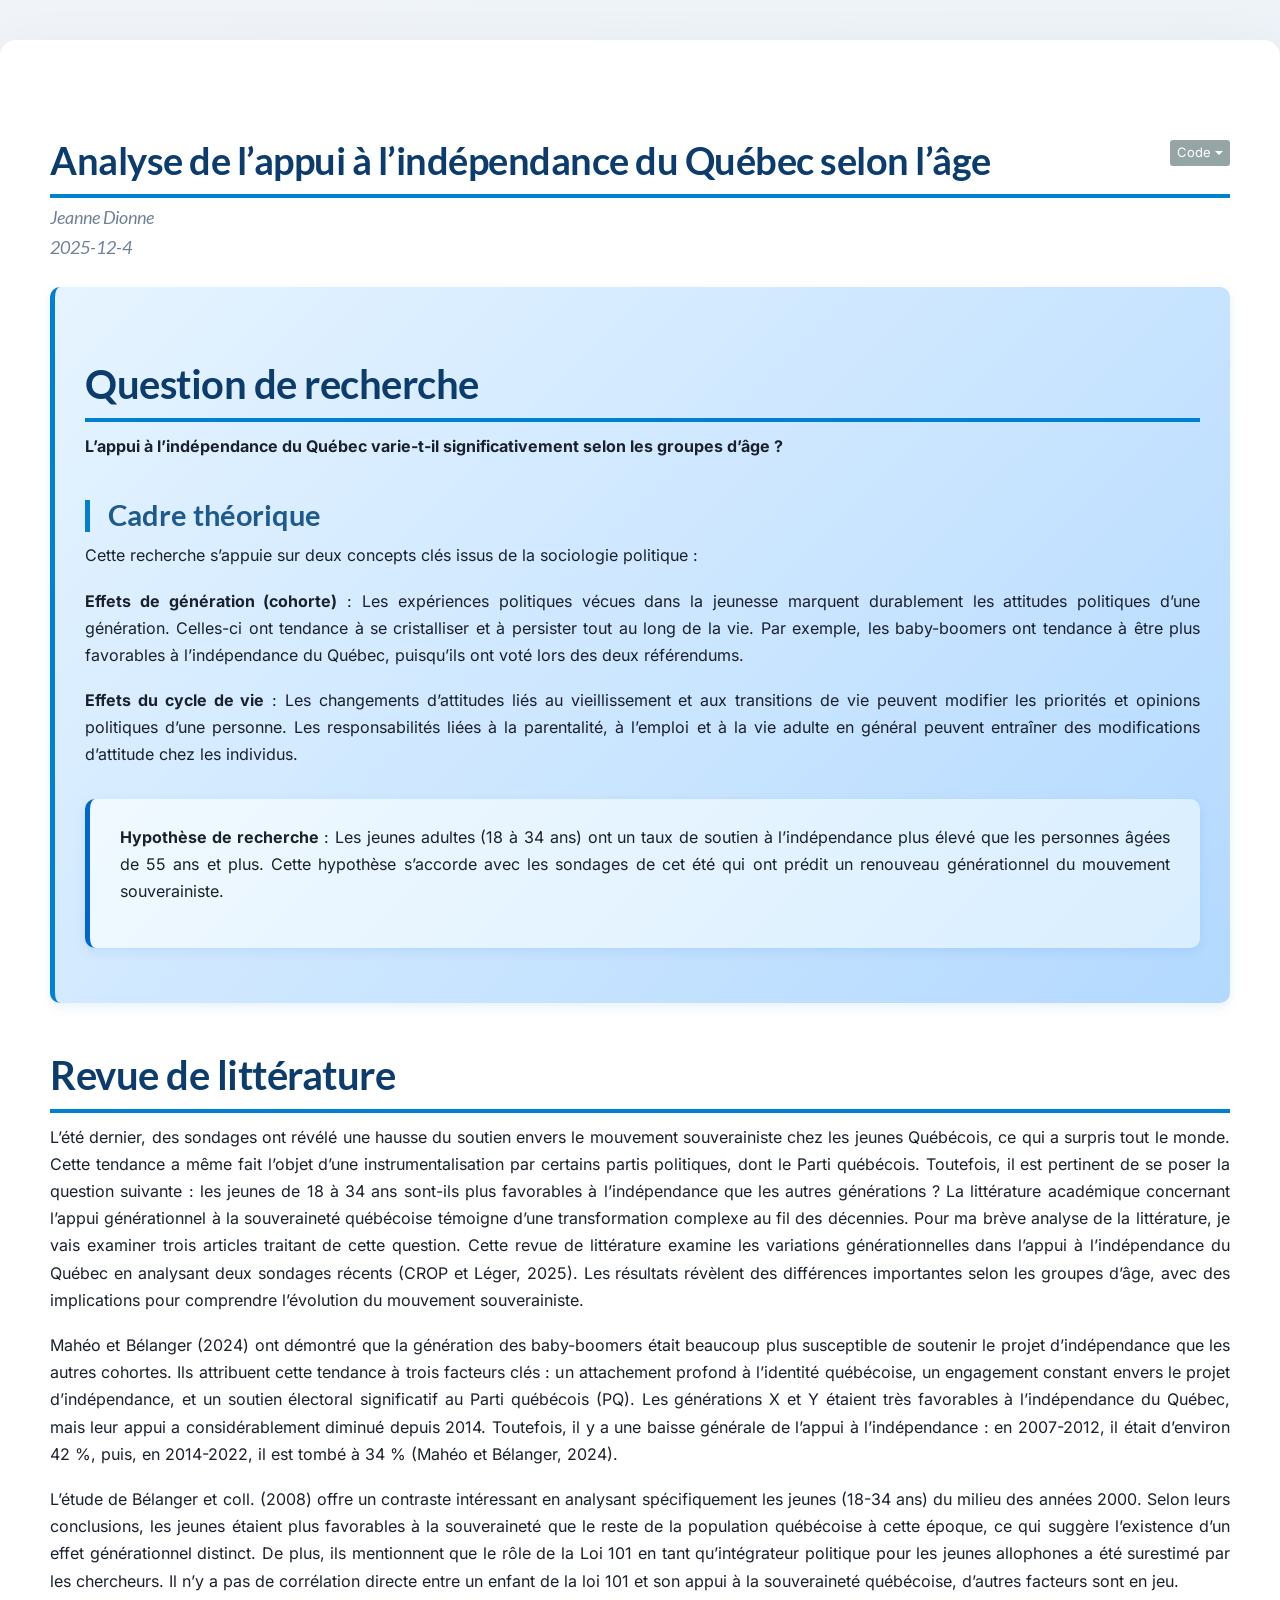
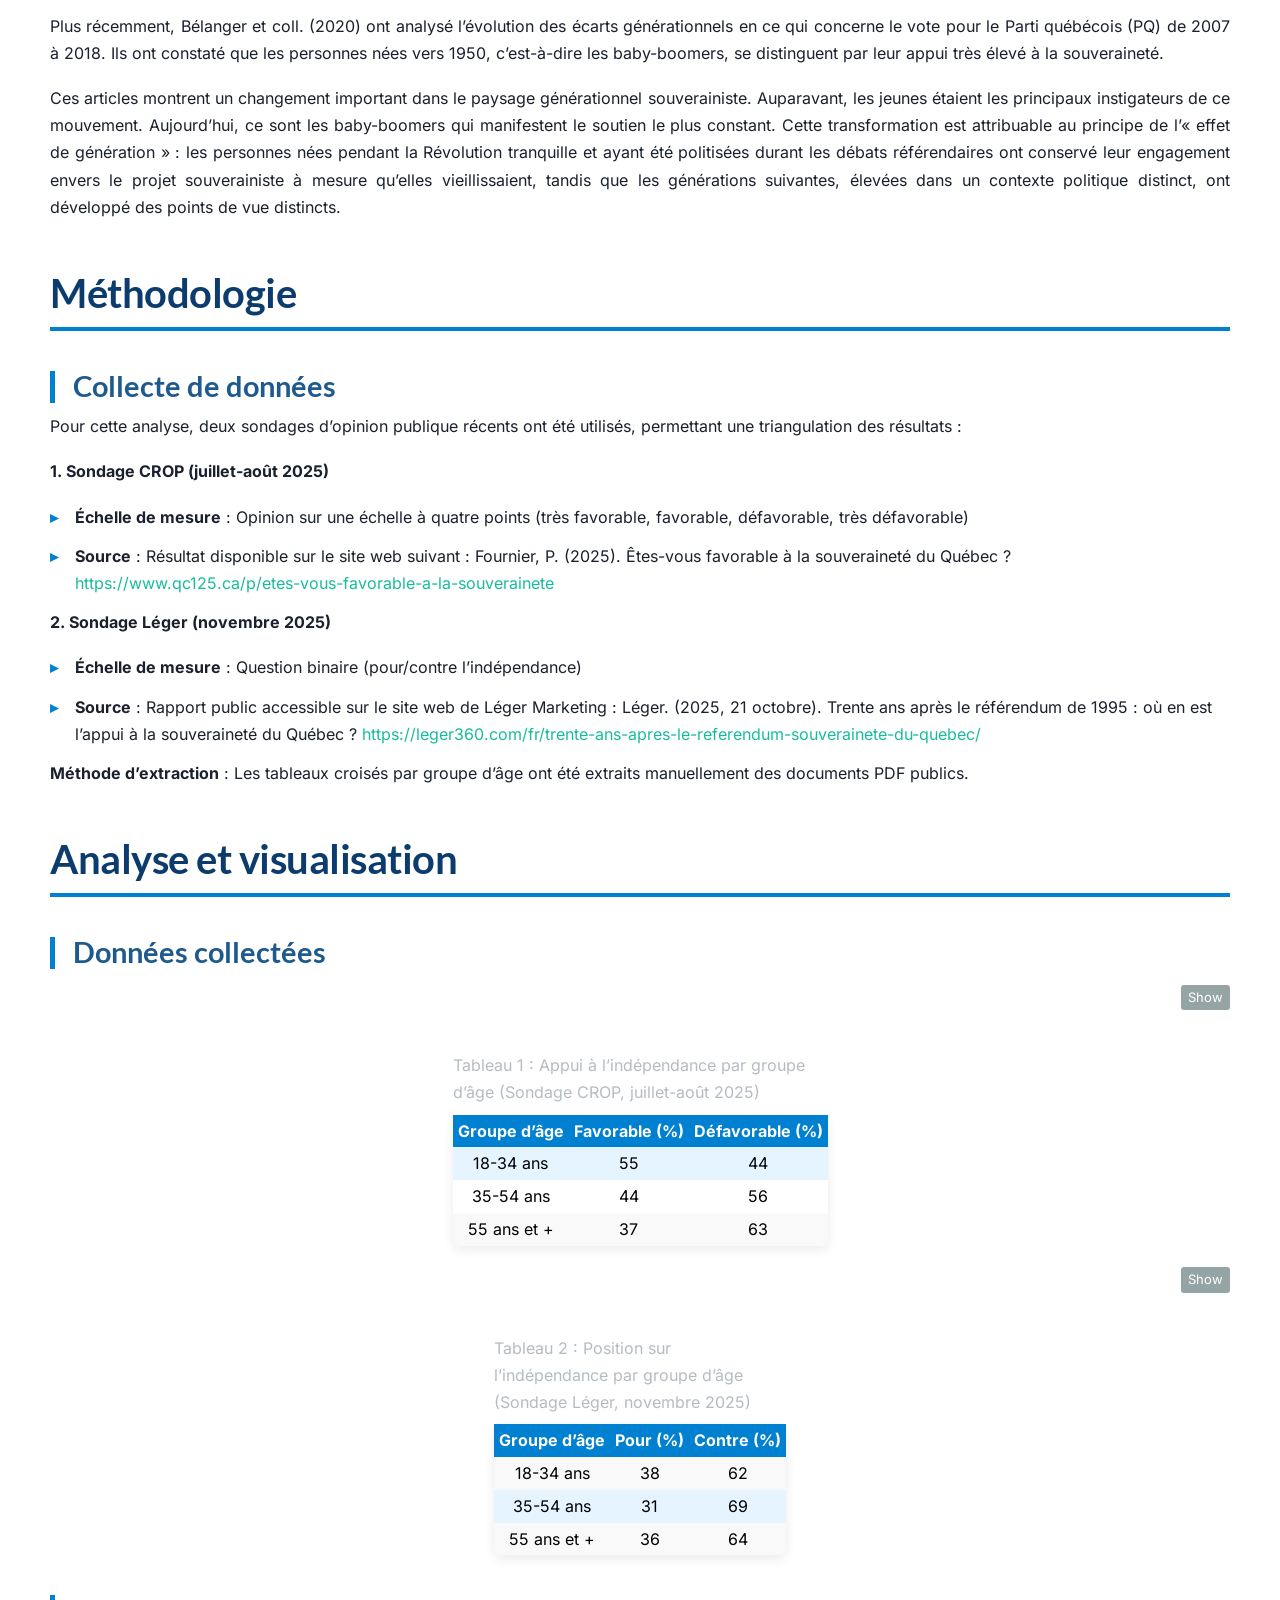
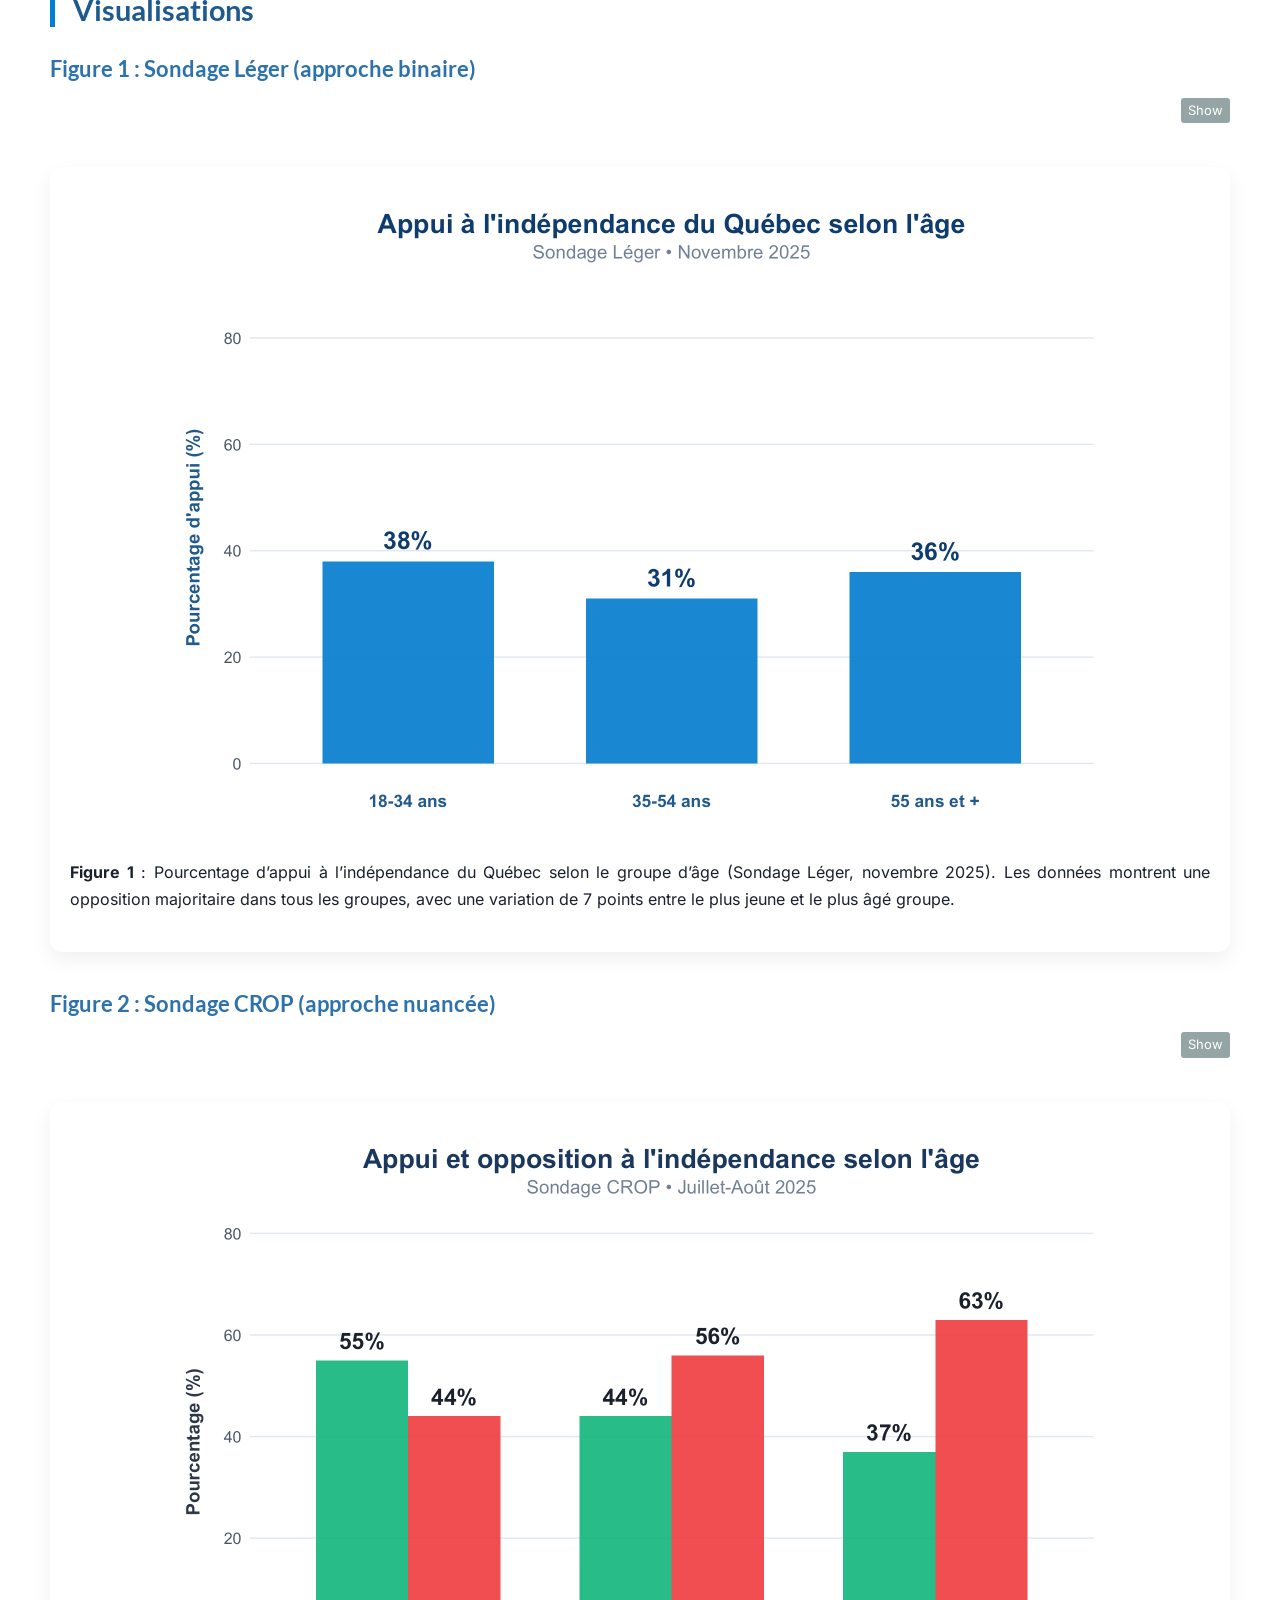
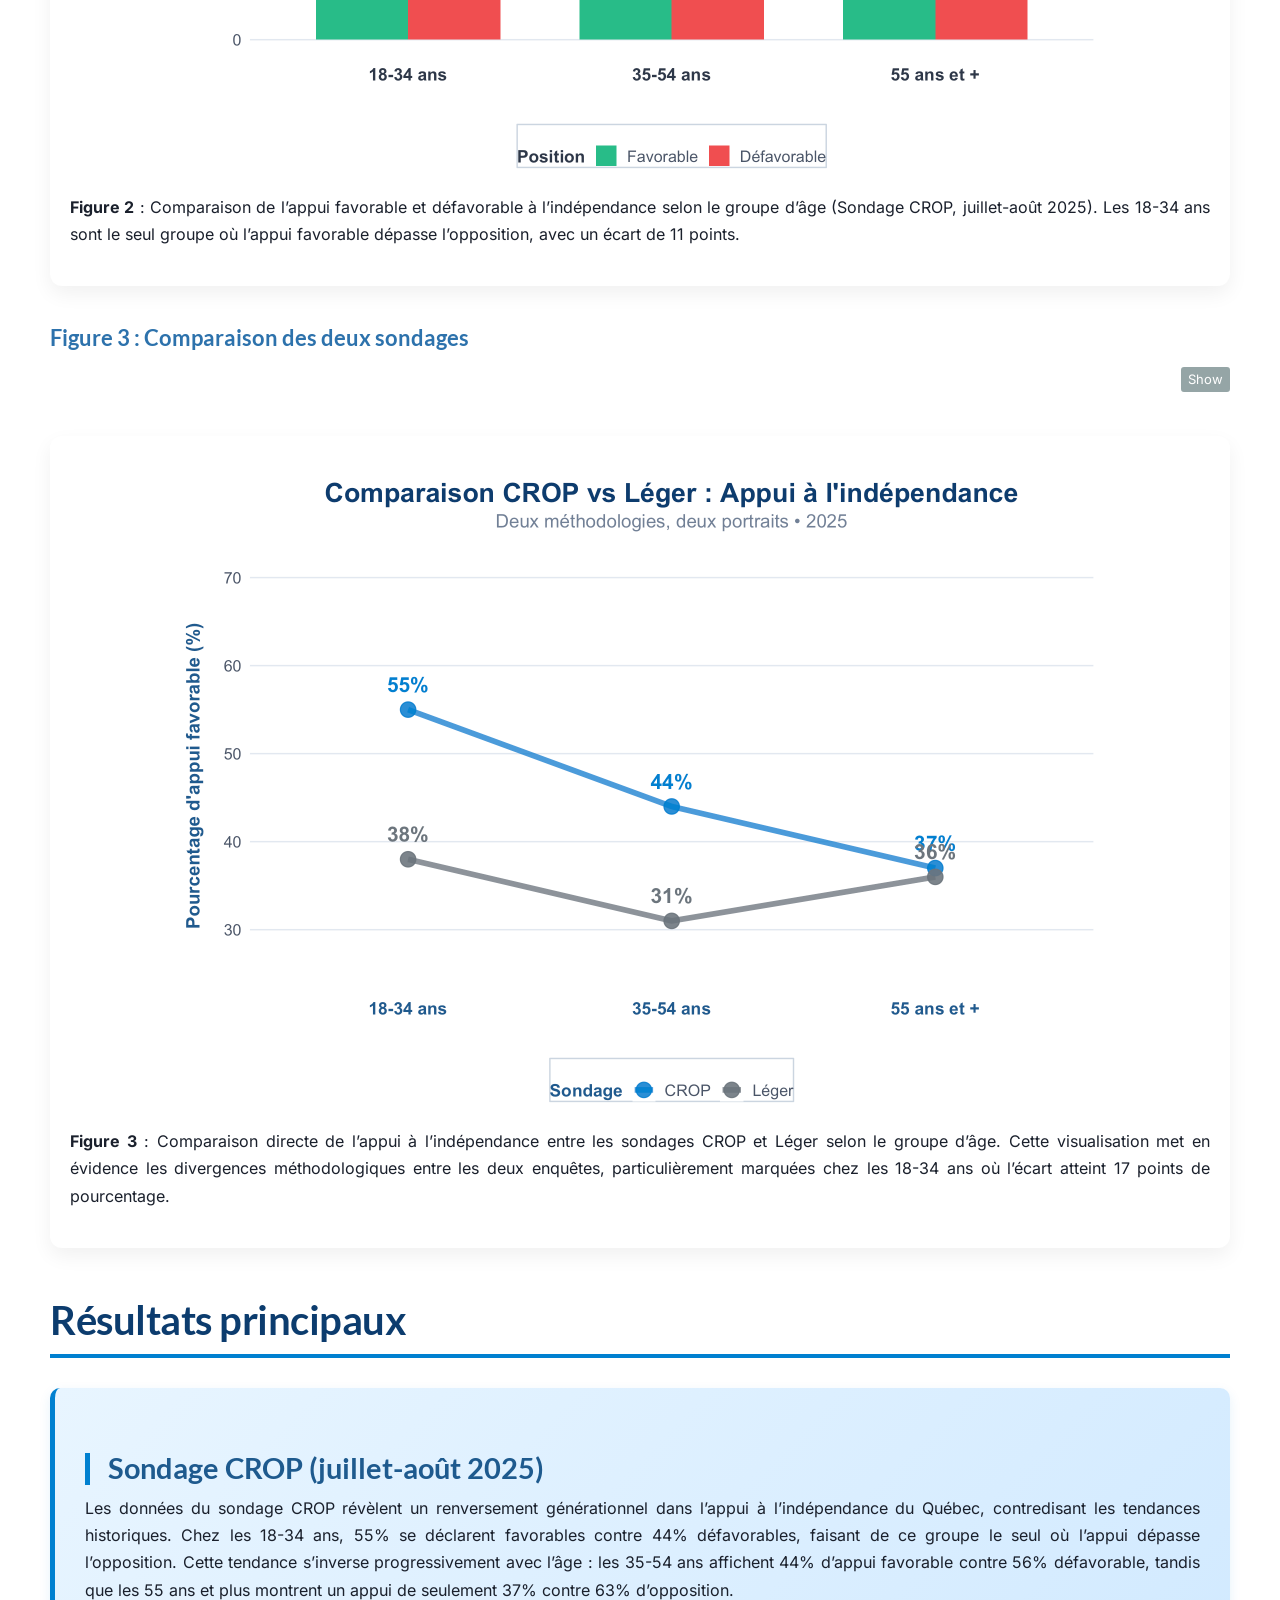
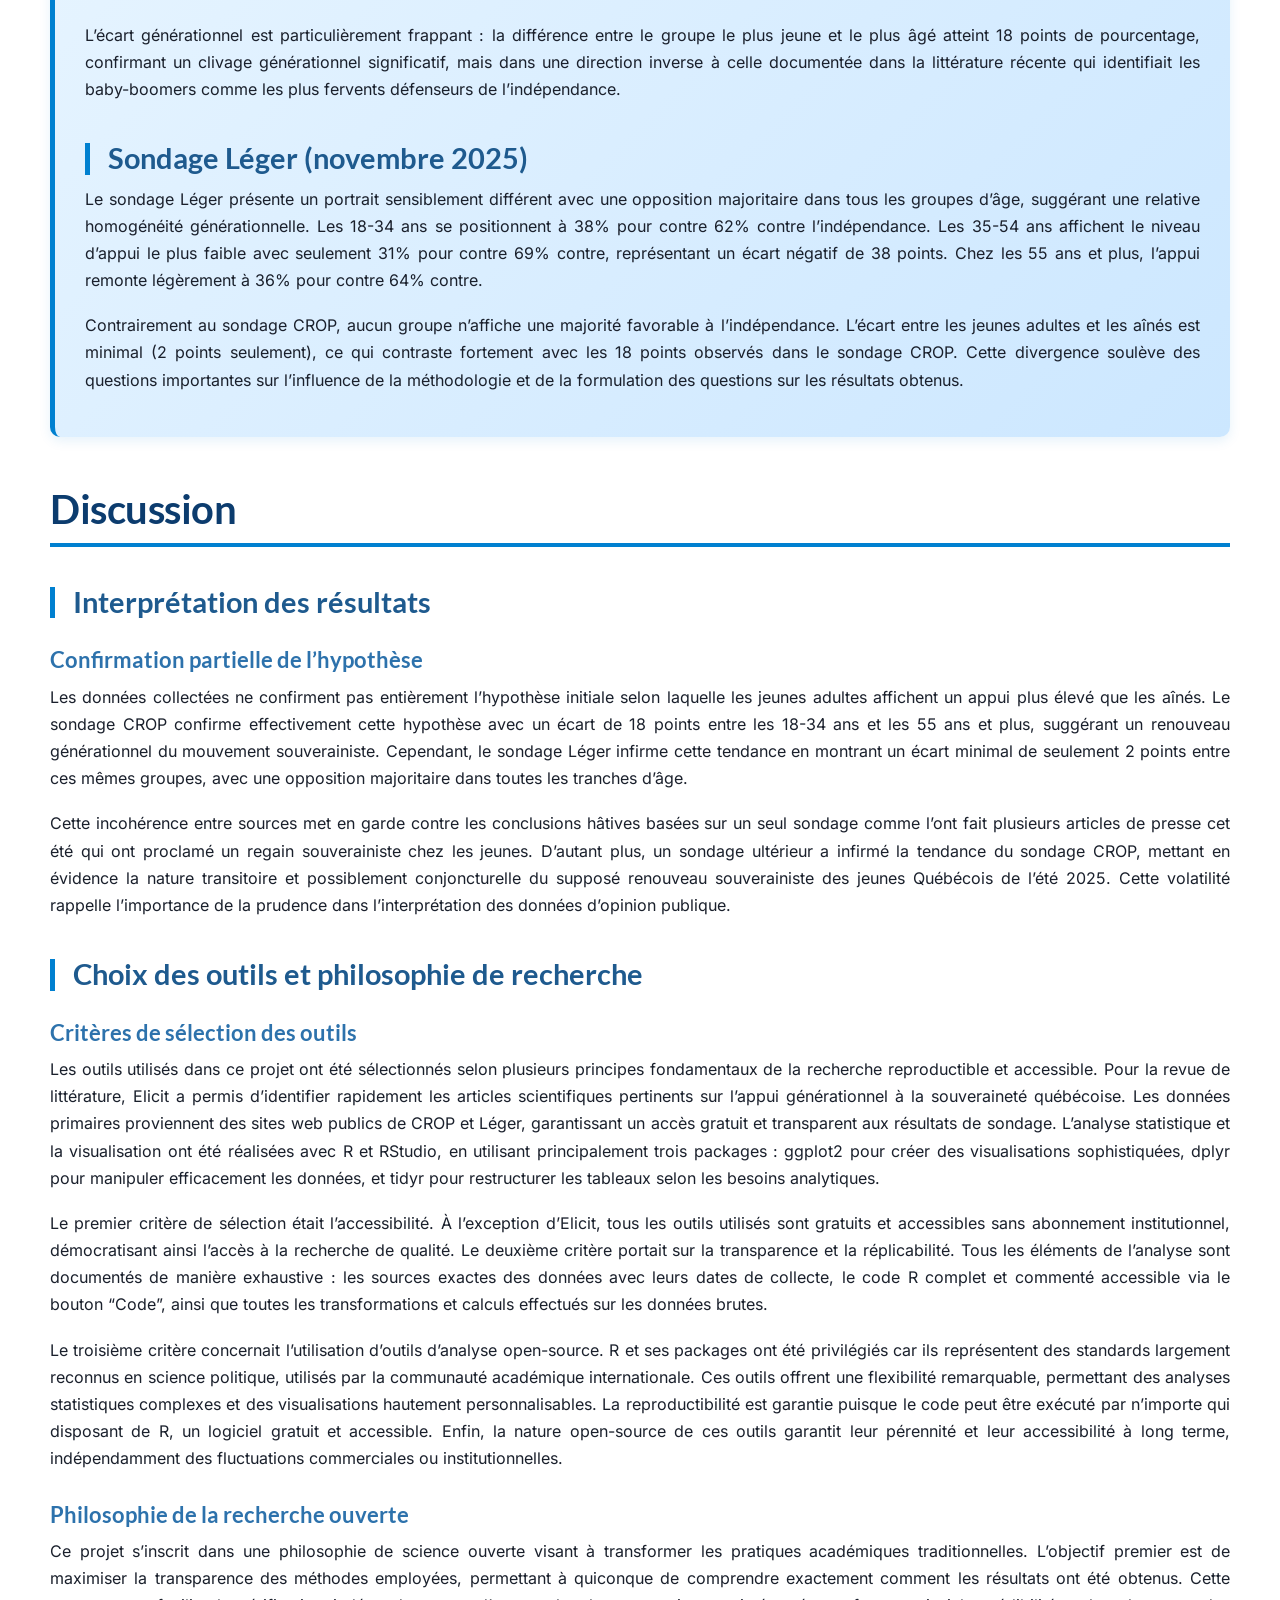
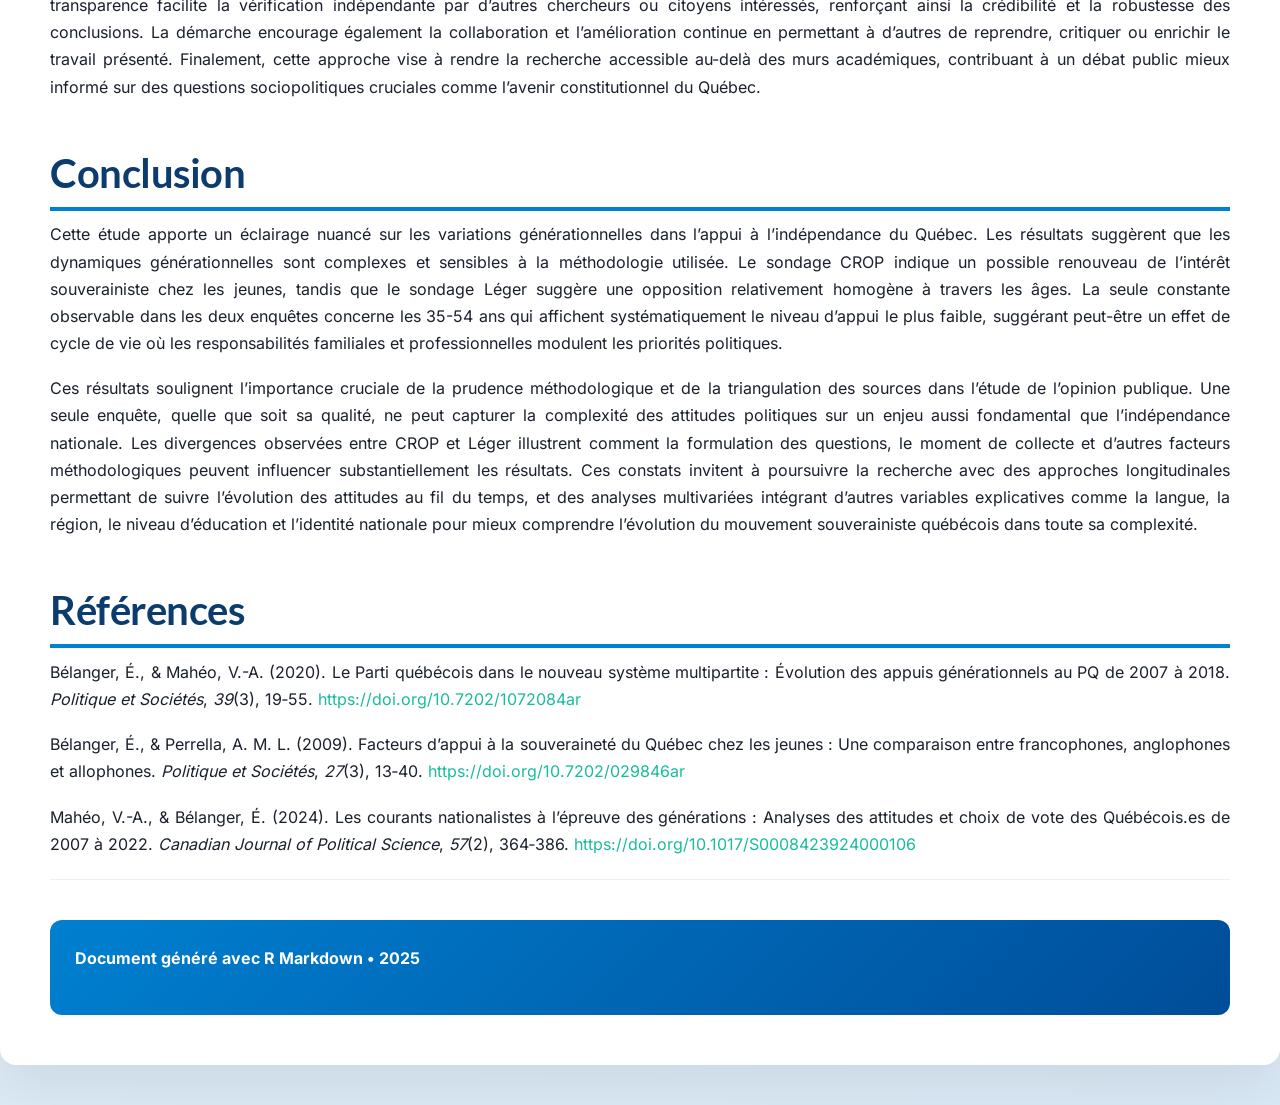
==== projet_session/projet.html @ abb68059 "projet_session" ====
<!DOCTYPE html>

<html>

<head>

<meta charset="utf-8" />
<meta name="generator" content="pandoc" />
<meta http-equiv="X-UA-Compatible" content="IE=EDGE" />


<meta name="author" content="Jeanne Dionne" />


<title>Analyse de l’appui à l’indépendance du Québec selon l’âge</title>

<script>// Pandoc 2.9 adds attributes on both header and div. We remove the former (to
// be compatible with the behavior of Pandoc < 2.8).
document.addEventListener('DOMContentLoaded', function(e) {
  var hs = document.querySelectorAll("div.section[class*='level'] > :first-child");
  var i, h, a;
  for (i = 0; i < hs.length; i++) {
    h = hs[i];
    if (!/^h[1-6]$/i.test(h.tagName)) continue;  // it should be a header h1-h6
    a = h.attributes;
    while (a.length > 0) h.removeAttribute(a[0].name);
  }
});
</script>
<script>/*! jQuery v3.6.0 | (c) OpenJS Foundation and other contributors | jquery.org/license */
!function(e,t){"use strict";"object"==typeof module&&"object"==typeof module.exports?module.exports=e.document?t(e,!0):function(e){if(!e.document)throw new Error("jQuery requires a window with a document");return t(e)}:t(e)}("undefined"!=typeof window?window:this,function(C,e){"use strict";var t=[],r=Object.getPrototypeOf,s=t.slice,g=t.flat?function(e){return t.flat.call(e)}:function(e){return t.concat.apply([],e)},u=t.push,i=t.indexOf,n={},o=n.toString,v=n.hasOwnProperty,a=v.toString,l=a.call(Object),y={},m=function(e){return"function"==typeof e&&"number"!=typeof e.nodeType&&"function"!=typeof e.item},x=function(e){return null!=e&&e===e.window},E=C.document,c={type:!0,src:!0,nonce:!0,noModule:!0};function b(e,t,n){var r,i,o=(n=n||E).createElement("script");if(o.text=e,t)for(r in c)(i=t[r]||t.getAttribute&&t.getAttribute(r))&&o.setAttribute(r,i);n.head.appendChild(o).parentNode.removeChild(o)}function w(e){return null==e?e+"":"object"==typeof e||"function"==typeof e?n[o.call(e)]||"object":typeof e}var f="3.6.0",S=function(e,t){return new S.fn.init(e,t)};function p(e){var t=!!e&&"length"in e&&e.length,n=w(e);return!m(e)&&!x(e)&&("array"===n||0===t||"number"==typeof t&&0<t&&t-1 in e)}S.fn=S.prototype={jquery:f,constructor:S,length:0,toArray:function(){return s.call(this)},get:function(e){return null==e?s.call(this):e<0?this[e+this.length]:this[e]},pushStack:function(e){var t=S.merge(this.constructor(),e);return t.prevObject=this,t},each:function(e){return S.each(this,e)},map:function(n){return this.pushStack(S.map(this,function(e,t){return n.call(e,t,e)}))},slice:function(){return this.pushStack(s.apply(this,arguments))},first:function(){return this.eq(0)},last:function(){return this.eq(-1)},even:function(){return this.pushStack(S.grep(this,function(e,t){return(t+1)%2}))},odd:function(){return this.pushStack(S.grep(this,function(e,t){return t%2}))},eq:function(e){var t=this.length,n=+e+(e<0?t:0);return this.pushStack(0<=n&&n<t?[this[n]]:[])},end:function(){return this.prevObject||this.constructor()},push:u,sort:t.sort,splice:t.splice},S.extend=S.fn.extend=function(){var e,t,n,r,i,o,a=arguments[0]||{},s=1,u=arguments.length,l=!1;for("boolean"==typeof a&&(l=a,a=arguments[s]||{},s++),"object"==typeof a||m(a)||(a={}),s===u&&(a=this,s--);s<u;s++)if(null!=(e=arguments[s]))for(t in e)r=e[t],"__proto__"!==t&&a!==r&&(l&&r&&(S.isPlainObject(r)||(i=Array.isArray(r)))?(n=a[t],o=i&&!Array.isArray(n)?[]:i||S.isPlainObject(n)?n:{},i=!1,a[t]=S.extend(l,o,r)):void 0!==r&&(a[t]=r));return a},S.extend({expando:"jQuery"+(f+Math.random()).replace(/\D/g,""),isReady:!0,error:function(e){throw new Error(e)},noop:function(){},isPlainObject:function(e){var t,n;return!(!e||"[object Object]"!==o.call(e))&&(!(t=r(e))||"function"==typeof(n=v.call(t,"constructor")&&t.constructor)&&a.call(n)===l)},isEmptyObject:function(e){var t;for(t in e)return!1;return!0},globalEval:function(e,t,n){b(e,{nonce:t&&t.nonce},n)},each:function(e,t){var n,r=0;if(p(e)){for(n=e.length;r<n;r++)if(!1===t.call(e[r],r,e[r]))break}else for(r in e)if(!1===t.call(e[r],r,e[r]))break;return e},makeArray:function(e,t){var n=t||[];return null!=e&&(p(Object(e))?S.merge(n,"string"==typeof e?[e]:e):u.call(n,e)),n},inArray:function(e,t,n){return null==t?-1:i.call(t,e,n)},merge:function(e,t){for(var n=+t.length,r=0,i=e.length;r<n;r++)e[i++]=t[r];return e.length=i,e},grep:function(e,t,n){for(var r=[],i=0,o=e.length,a=!n;i<o;i++)!t(e[i],i)!==a&&r.push(e[i]);return r},map:function(e,t,n){var r,i,o=0,a=[];if(p(e))for(r=e.length;o<r;o++)null!=(i=t(e[o],o,n))&&a.push(i);else for(o in e)null!=(i=t(e[o],o,n))&&a.push(i);return g(a)},guid:1,support:y}),"function"==typeof Symbol&&(S.fn[Symbol.iterator]=t[Symbol.iterator]),S.each("Boolean Number String Function Array Date RegExp Object Error Symbol".split(" "),function(e,t){n["[object "+t+"]"]=t.toLowerCase()});var d=function(n){var e,d,b,o,i,h,f,g,w,u,l,T,C,a,E,v,s,c,y,S="sizzle"+1*new Date,p=n.document,k=0,r=0,m=ue(),x=ue(),A=ue(),N=ue(),j=function(e,t){return e===t&&(l=!0),0},D={}.hasOwnProperty,t=[],q=t.pop,L=t.push,H=t.push,O=t.slice,P=function(e,t){for(var n=0,r=e.length;n<r;n++)if(e[n]===t)return n;return-1},R="checked|selected|async|autofocus|autoplay|controls|defer|disabled|hidden|ismap|loop|multiple|open|readonly|required|scoped",M="[\\x20\\t\\r\\n\\f]",I="(?:\\\\[\\da-fA-F]{1,6}"+M+"?|\\\\[^\\r\\n\\f]|[\\w-]|[^\0-\\x7f])+",W="\\["+M+"*("+I+")(?:"+M+"*([*^$|!~]?=)"+M+"*(?:'((?:\\\\.|[^\\\\'])*)'|\"((?:\\\\.|[^\\\\\"])*)\"|("+I+"))|)"+M+"*\\]",F=":("+I+")(?:\\((('((?:\\\\.|[^\\\\'])*)'|\"((?:\\\\.|[^\\\\\"])*)\")|((?:\\\\.|[^\\\\()[\\]]|"+W+")*)|.*)\\)|)",B=new RegExp(M+"+","g"),$=new RegExp("^"+M+"+|((?:^|[^\\\\])(?:\\\\.)*)"+M+"+$","g"),_=new RegExp("^"+M+"*,"+M+"*"),z=new RegExp("^"+M+"*([>+~]|"+M+")"+M+"*"),U=new RegExp(M+"|>"),X=new RegExp(F),V=new RegExp("^"+I+"$"),G={ID:new RegExp("^#("+I+")"),CLASS:new RegExp("^\\.("+I+")"),TAG:new RegExp("^("+I+"|[*])"),ATTR:new RegExp("^"+W),PSEUDO:new RegExp("^"+F),CHILD:new RegExp("^:(only|first|last|nth|nth-last)-(child|of-type)(?:\\("+M+"*(even|odd|(([+-]|)(\\d*)n|)"+M+"*(?:([+-]|)"+M+"*(\\d+)|))"+M+"*\\)|)","i"),bool:new RegExp("^(?:"+R+")$","i"),needsContext:new RegExp("^"+M+"*[>+~]|:(even|odd|eq|gt|lt|nth|first|last)(?:\\("+M+"*((?:-\\d)?\\d*)"+M+"*\\)|)(?=[^-]|$)","i")},Y=/HTML$/i,Q=/^(?:input|select|textarea|button)$/i,J=/^h\d$/i,K=/^[^{]+\{\s*\[native \w/,Z=/^(?:#([\w-]+)|(\w+)|\.([\w-]+))$/,ee=/[+~]/,te=new RegExp("\\\\[\\da-fA-F]{1,6}"+M+"?|\\\\([^\\r\\n\\f])","g"),ne=function(e,t){var n="0x"+e.slice(1)-65536;return t||(n<0?String.fromCharCode(n+65536):String.fromCharCode(n>>10|55296,1023&n|56320))},re=/([\0-\x1f\x7f]|^-?\d)|^-$|[^\0-\x1f\x7f-\uFFFF\w-]/g,ie=function(e,t){return t?"\0"===e?"\ufffd":e.slice(0,-1)+"\\"+e.charCodeAt(e.length-1).toString(16)+" ":"\\"+e},oe=function(){T()},ae=be(function(e){return!0===e.disabled&&"fieldset"===e.nodeName.toLowerCase()},{dir:"parentNode",next:"legend"});try{H.apply(t=O.call(p.childNodes),p.childNodes),t[p.childNodes.length].nodeType}catch(e){H={apply:t.length?function(e,t){L.apply(e,O.call(t))}:function(e,t){var n=e.length,r=0;while(e[n++]=t[r++]);e.length=n-1}}}function se(t,e,n,r){var i,o,a,s,u,l,c,f=e&&e.ownerDocument,p=e?e.nodeType:9;if(n=n||[],"string"!=typeof t||!t||1!==p&&9!==p&&11!==p)return n;if(!r&&(T(e),e=e||C,E)){if(11!==p&&(u=Z.exec(t)))if(i=u[1]){if(9===p){if(!(a=e.getElementById(i)))return n;if(a.id===i)return n.push(a),n}else if(f&&(a=f.getElementById(i))&&y(e,a)&&a.id===i)return n.push(a),n}else{if(u[2])return H.apply(n,e.getElementsByTagName(t)),n;if((i=u[3])&&d.getElementsByClassName&&e.getElementsByClassName)return H.apply(n,e.getElementsByClassName(i)),n}if(d.qsa&&!N[t+" "]&&(!v||!v.test(t))&&(1!==p||"object"!==e.nodeName.toLowerCase())){if(c=t,f=e,1===p&&(U.test(t)||z.test(t))){(f=ee.test(t)&&ye(e.parentNode)||e)===e&&d.scope||((s=e.getAttribute("id"))?s=s.replace(re,ie):e.setAttribute("id",s=S)),o=(l=h(t)).length;while(o--)l[o]=(s?"#"+s:":scope")+" "+xe(l[o]);c=l.join(",")}try{return H.apply(n,f.querySelectorAll(c)),n}catch(e){N(t,!0)}finally{s===S&&e.removeAttribute("id")}}}return g(t.replace($,"$1"),e,n,r)}function ue(){var r=[];return function e(t,n){return r.push(t+" ")>b.cacheLength&&delete e[r.shift()],e[t+" "]=n}}function le(e){return e[S]=!0,e}function ce(e){var t=C.createElement("fieldset");try{return!!e(t)}catch(e){return!1}finally{t.parentNode&&t.parentNode.removeChild(t),t=null}}function fe(e,t){var n=e.split("|"),r=n.length;while(r--)b.attrHandle[n[r]]=t}function pe(e,t){var n=t&&e,r=n&&1===e.nodeType&&1===t.nodeType&&e.sourceIndex-t.sourceIndex;if(r)return r;if(n)while(n=n.nextSibling)if(n===t)return-1;return e?1:-1}function de(t){return function(e){return"input"===e.nodeName.toLowerCase()&&e.type===t}}function he(n){return function(e){var t=e.nodeName.toLowerCase();return("input"===t||"button"===t)&&e.type===n}}function ge(t){return function(e){return"form"in e?e.parentNode&&!1===e.disabled?"label"in e?"label"in e.parentNode?e.parentNode.disabled===t:e.disabled===t:e.isDisabled===t||e.isDisabled!==!t&&ae(e)===t:e.disabled===t:"label"in e&&e.disabled===t}}function ve(a){return le(function(o){return o=+o,le(function(e,t){var n,r=a([],e.length,o),i=r.length;while(i--)e[n=r[i]]&&(e[n]=!(t[n]=e[n]))})})}function ye(e){return e&&"undefined"!=typeof e.getElementsByTagName&&e}for(e in d=se.support={},i=se.isXML=function(e){var t=e&&e.namespaceURI,n=e&&(e.ownerDocument||e).documentElement;return!Y.test(t||n&&n.nodeName||"HTML")},T=se.setDocument=function(e){var t,n,r=e?e.ownerDocument||e:p;return r!=C&&9===r.nodeType&&r.documentElement&&(a=(C=r).documentElement,E=!i(C),p!=C&&(n=C.defaultView)&&n.top!==n&&(n.addEventListener?n.addEventListener("unload",oe,!1):n.attachEvent&&n.attachEvent("onunload",oe)),d.scope=ce(function(e){return a.appendChild(e).appendChild(C.createElement("div")),"undefined"!=typeof e.querySelectorAll&&!e.querySelectorAll(":scope fieldset div").length}),d.attributes=ce(function(e){return e.className="i",!e.getAttribute("className")}),d.getElementsByTagName=ce(function(e){return e.appendChild(C.createComment("")),!e.getElementsByTagName("*").length}),d.getElementsByClassName=K.test(C.getElementsByClassName),d.getById=ce(function(e){return a.appendChild(e).id=S,!C.getElementsByName||!C.getElementsByName(S).length}),d.getById?(b.filter.ID=function(e){var t=e.replace(te,ne);return function(e){return e.getAttribute("id")===t}},b.find.ID=function(e,t){if("undefined"!=typeof t.getElementById&&E){var n=t.getElementById(e);return n?[n]:[]}}):(b.filter.ID=function(e){var n=e.replace(te,ne);return function(e){var t="undefined"!=typeof e.getAttributeNode&&e.getAttributeNode("id");return t&&t.value===n}},b.find.ID=function(e,t){if("undefined"!=typeof t.getElementById&&E){var n,r,i,o=t.getElementById(e);if(o){if((n=o.getAttributeNode("id"))&&n.value===e)return[o];i=t.getElementsByName(e),r=0;while(o=i[r++])if((n=o.getAttributeNode("id"))&&n.value===e)return[o]}return[]}}),b.find.TAG=d.getElementsByTagName?function(e,t){return"undefined"!=typeof t.getElementsByTagName?t.getElementsByTagName(e):d.qsa?t.querySelectorAll(e):void 0}:function(e,t){var n,r=[],i=0,o=t.getElementsByTagName(e);if("*"===e){while(n=o[i++])1===n.nodeType&&r.push(n);return r}return o},b.find.CLASS=d.getElementsByClassName&&function(e,t){if("undefined"!=typeof t.getElementsByClassName&&E)return t.getElementsByClassName(e)},s=[],v=[],(d.qsa=K.test(C.querySelectorAll))&&(ce(function(e){var t;a.appendChild(e).innerHTML="<a id='"+S+"'></a><select id='"+S+"-\r\\' msallowcapture=''><option selected=''></option></select>",e.querySelectorAll("[msallowcapture^='']").length&&v.push("[*^$]="+M+"*(?:''|\"\")"),e.querySelectorAll("[selected]").length||v.push("\\["+M+"*(?:value|"+R+")"),e.querySelectorAll("[id~="+S+"-]").length||v.push("~="),(t=C.createElement("input")).setAttribute("name",""),e.appendChild(t),e.querySelectorAll("[name='']").length||v.push("\\["+M+"*name"+M+"*="+M+"*(?:''|\"\")"),e.querySelectorAll(":checked").length||v.push(":checked"),e.querySelectorAll("a#"+S+"+*").length||v.push(".#.+[+~]"),e.querySelectorAll("\\\f"),v.push("[\\r\\n\\f]")}),ce(function(e){e.innerHTML="<a href='' disabled='disabled'></a><select disabled='disabled'><option/></select>";var t=C.createElement("input");t.setAttribute("type","hidden"),e.appendChild(t).setAttribute("name","D"),e.querySelectorAll("[name=d]").length&&v.push("name"+M+"*[*^$|!~]?="),2!==e.querySelectorAll(":enabled").length&&v.push(":enabled",":disabled"),a.appendChild(e).disabled=!0,2!==e.querySelectorAll(":disabled").length&&v.push(":enabled",":disabled"),e.querySelectorAll("*,:x"),v.push(",.*:")})),(d.matchesSelector=K.test(c=a.matches||a.webkitMatchesSelector||a.mozMatchesSelector||a.oMatchesSelector||a.msMatchesSelector))&&ce(function(e){d.disconnectedMatch=c.call(e,"*"),c.call(e,"[s!='']:x"),s.push("!=",F)}),v=v.length&&new RegExp(v.join("|")),s=s.length&&new RegExp(s.join("|")),t=K.test(a.compareDocumentPosition),y=t||K.test(a.contains)?function(e,t){var n=9===e.nodeType?e.documentElement:e,r=t&&t.parentNode;return e===r||!(!r||1!==r.nodeType||!(n.contains?n.contains(r):e.compareDocumentPosition&&16&e.compareDocumentPosition(r)))}:function(e,t){if(t)while(t=t.parentNode)if(t===e)return!0;return!1},j=t?function(e,t){if(e===t)return l=!0,0;var n=!e.compareDocumentPosition-!t.compareDocumentPosition;return n||(1&(n=(e.ownerDocument||e)==(t.ownerDocument||t)?e.compareDocumentPosition(t):1)||!d.sortDetached&&t.compareDocumentPosition(e)===n?e==C||e.ownerDocument==p&&y(p,e)?-1:t==C||t.ownerDocument==p&&y(p,t)?1:u?P(u,e)-P(u,t):0:4&n?-1:1)}:function(e,t){if(e===t)return l=!0,0;var n,r=0,i=e.parentNode,o=t.parentNode,a=[e],s=[t];if(!i||!o)return e==C?-1:t==C?1:i?-1:o?1:u?P(u,e)-P(u,t):0;if(i===o)return pe(e,t);n=e;while(n=n.parentNode)a.unshift(n);n=t;while(n=n.parentNode)s.unshift(n);while(a[r]===s[r])r++;return r?pe(a[r],s[r]):a[r]==p?-1:s[r]==p?1:0}),C},se.matches=function(e,t){return se(e,null,null,t)},se.matchesSelector=function(e,t){if(T(e),d.matchesSelector&&E&&!N[t+" "]&&(!s||!s.test(t))&&(!v||!v.test(t)))try{var n=c.call(e,t);if(n||d.disconnectedMatch||e.document&&11!==e.document.nodeType)return n}catch(e){N(t,!0)}return 0<se(t,C,null,[e]).length},se.contains=function(e,t){return(e.ownerDocument||e)!=C&&T(e),y(e,t)},se.attr=function(e,t){(e.ownerDocument||e)!=C&&T(e);var n=b.attrHandle[t.toLowerCase()],r=n&&D.call(b.attrHandle,t.toLowerCase())?n(e,t,!E):void 0;return void 0!==r?r:d.attributes||!E?e.getAttribute(t):(r=e.getAttributeNode(t))&&r.specified?r.value:null},se.escape=function(e){return(e+"").replace(re,ie)},se.error=function(e){throw new Error("Syntax error, unrecognized expression: "+e)},se.uniqueSort=function(e){var t,n=[],r=0,i=0;if(l=!d.detectDuplicates,u=!d.sortStable&&e.slice(0),e.sort(j),l){while(t=e[i++])t===e[i]&&(r=n.push(i));while(r--)e.splice(n[r],1)}return u=null,e},o=se.getText=function(e){var t,n="",r=0,i=e.nodeType;if(i){if(1===i||9===i||11===i){if("string"==typeof e.textContent)return e.textContent;for(e=e.firstChild;e;e=e.nextSibling)n+=o(e)}else if(3===i||4===i)return e.nodeValue}else while(t=e[r++])n+=o(t);return n},(b=se.selectors={cacheLength:50,createPseudo:le,match:G,attrHandle:{},find:{},relative:{">":{dir:"parentNode",first:!0}," ":{dir:"parentNode"},"+":{dir:"previousSibling",first:!0},"~":{dir:"previousSibling"}},preFilter:{ATTR:function(e){return e[1]=e[1].replace(te,ne),e[3]=(e[3]||e[4]||e[5]||"").replace(te,ne),"~="===e[2]&&(e[3]=" "+e[3]+" "),e.slice(0,4)},CHILD:function(e){return e[1]=e[1].toLowerCase(),"nth"===e[1].slice(0,3)?(e[3]||se.error(e[0]),e[4]=+(e[4]?e[5]+(e[6]||1):2*("even"===e[3]||"odd"===e[3])),e[5]=+(e[7]+e[8]||"odd"===e[3])):e[3]&&se.error(e[0]),e},PSEUDO:function(e){var t,n=!e[6]&&e[2];return G.CHILD.test(e[0])?null:(e[3]?e[2]=e[4]||e[5]||"":n&&X.test(n)&&(t=h(n,!0))&&(t=n.indexOf(")",n.length-t)-n.length)&&(e[0]=e[0].slice(0,t),e[2]=n.slice(0,t)),e.slice(0,3))}},filter:{TAG:function(e){var t=e.replace(te,ne).toLowerCase();return"*"===e?function(){return!0}:function(e){return e.nodeName&&e.nodeName.toLowerCase()===t}},CLASS:function(e){var t=m[e+" "];return t||(t=new RegExp("(^|"+M+")"+e+"("+M+"|$)"))&&m(e,function(e){return t.test("string"==typeof e.className&&e.className||"undefined"!=typeof e.getAttribute&&e.getAttribute("class")||"")})},ATTR:function(n,r,i){return function(e){var t=se.attr(e,n);return null==t?"!="===r:!r||(t+="","="===r?t===i:"!="===r?t!==i:"^="===r?i&&0===t.indexOf(i):"*="===r?i&&-1<t.indexOf(i):"$="===r?i&&t.slice(-i.length)===i:"~="===r?-1<(" "+t.replace(B," ")+" ").indexOf(i):"|="===r&&(t===i||t.slice(0,i.length+1)===i+"-"))}},CHILD:function(h,e,t,g,v){var y="nth"!==h.slice(0,3),m="last"!==h.slice(-4),x="of-type"===e;return 1===g&&0===v?function(e){return!!e.parentNode}:function(e,t,n){var r,i,o,a,s,u,l=y!==m?"nextSibling":"previousSibling",c=e.parentNode,f=x&&e.nodeName.toLowerCase(),p=!n&&!x,d=!1;if(c){if(y){while(l){a=e;while(a=a[l])if(x?a.nodeName.toLowerCase()===f:1===a.nodeType)return!1;u=l="only"===h&&!u&&"nextSibling"}return!0}if(u=[m?c.firstChild:c.lastChild],m&&p){d=(s=(r=(i=(o=(a=c)[S]||(a[S]={}))[a.uniqueID]||(o[a.uniqueID]={}))[h]||[])[0]===k&&r[1])&&r[2],a=s&&c.childNodes[s];while(a=++s&&a&&a[l]||(d=s=0)||u.pop())if(1===a.nodeType&&++d&&a===e){i[h]=[k,s,d];break}}else if(p&&(d=s=(r=(i=(o=(a=e)[S]||(a[S]={}))[a.uniqueID]||(o[a.uniqueID]={}))[h]||[])[0]===k&&r[1]),!1===d)while(a=++s&&a&&a[l]||(d=s=0)||u.pop())if((x?a.nodeName.toLowerCase()===f:1===a.nodeType)&&++d&&(p&&((i=(o=a[S]||(a[S]={}))[a.uniqueID]||(o[a.uniqueID]={}))[h]=[k,d]),a===e))break;return(d-=v)===g||d%g==0&&0<=d/g}}},PSEUDO:function(e,o){var t,a=b.pseudos[e]||b.setFilters[e.toLowerCase()]||se.error("unsupported pseudo: "+e);return a[S]?a(o):1<a.length?(t=[e,e,"",o],b.setFilters.hasOwnProperty(e.toLowerCase())?le(function(e,t){var n,r=a(e,o),i=r.length;while(i--)e[n=P(e,r[i])]=!(t[n]=r[i])}):function(e){return a(e,0,t)}):a}},pseudos:{not:le(function(e){var r=[],i=[],s=f(e.replace($,"$1"));return s[S]?le(function(e,t,n,r){var i,o=s(e,null,r,[]),a=e.length;while(a--)(i=o[a])&&(e[a]=!(t[a]=i))}):function(e,t,n){return r[0]=e,s(r,null,n,i),r[0]=null,!i.pop()}}),has:le(function(t){return function(e){return 0<se(t,e).length}}),contains:le(function(t){return t=t.replace(te,ne),function(e){return-1<(e.textContent||o(e)).indexOf(t)}}),lang:le(function(n){return V.test(n||"")||se.error("unsupported lang: "+n),n=n.replace(te,ne).toLowerCase(),function(e){var t;do{if(t=E?e.lang:e.getAttribute("xml:lang")||e.getAttribute("lang"))return(t=t.toLowerCase())===n||0===t.indexOf(n+"-")}while((e=e.parentNode)&&1===e.nodeType);return!1}}),target:function(e){var t=n.location&&n.location.hash;return t&&t.slice(1)===e.id},root:function(e){return e===a},focus:function(e){return e===C.activeElement&&(!C.hasFocus||C.hasFocus())&&!!(e.type||e.href||~e.tabIndex)},enabled:ge(!1),disabled:ge(!0),checked:function(e){var t=e.nodeName.toLowerCase();return"input"===t&&!!e.checked||"option"===t&&!!e.selected},selected:function(e){return e.parentNode&&e.parentNode.selectedIndex,!0===e.selected},empty:function(e){for(e=e.firstChild;e;e=e.nextSibling)if(e.nodeType<6)return!1;return!0},parent:function(e){return!b.pseudos.empty(e)},header:function(e){return J.test(e.nodeName)},input:function(e){return Q.test(e.nodeName)},button:function(e){var t=e.nodeName.toLowerCase();return"input"===t&&"button"===e.type||"button"===t},text:function(e){var t;return"input"===e.nodeName.toLowerCase()&&"text"===e.type&&(null==(t=e.getAttribute("type"))||"text"===t.toLowerCase())},first:ve(function(){return[0]}),last:ve(function(e,t){return[t-1]}),eq:ve(function(e,t,n){return[n<0?n+t:n]}),even:ve(function(e,t){for(var n=0;n<t;n+=2)e.push(n);return e}),odd:ve(function(e,t){for(var n=1;n<t;n+=2)e.push(n);return e}),lt:ve(function(e,t,n){for(var r=n<0?n+t:t<n?t:n;0<=--r;)e.push(r);return e}),gt:ve(function(e,t,n){for(var r=n<0?n+t:n;++r<t;)e.push(r);return e})}}).pseudos.nth=b.pseudos.eq,{radio:!0,checkbox:!0,file:!0,password:!0,image:!0})b.pseudos[e]=de(e);for(e in{submit:!0,reset:!0})b.pseudos[e]=he(e);function me(){}function xe(e){for(var t=0,n=e.length,r="";t<n;t++)r+=e[t].value;return r}function be(s,e,t){var u=e.dir,l=e.next,c=l||u,f=t&&"parentNode"===c,p=r++;return e.first?function(e,t,n){while(e=e[u])if(1===e.nodeType||f)return s(e,t,n);return!1}:function(e,t,n){var r,i,o,a=[k,p];if(n){while(e=e[u])if((1===e.nodeType||f)&&s(e,t,n))return!0}else while(e=e[u])if(1===e.nodeType||f)if(i=(o=e[S]||(e[S]={}))[e.uniqueID]||(o[e.uniqueID]={}),l&&l===e.nodeName.toLowerCase())e=e[u]||e;else{if((r=i[c])&&r[0]===k&&r[1]===p)return a[2]=r[2];if((i[c]=a)[2]=s(e,t,n))return!0}return!1}}function we(i){return 1<i.length?function(e,t,n){var r=i.length;while(r--)if(!i[r](e,t,n))return!1;return!0}:i[0]}function Te(e,t,n,r,i){for(var o,a=[],s=0,u=e.length,l=null!=t;s<u;s++)(o=e[s])&&(n&&!n(o,r,i)||(a.push(o),l&&t.push(s)));return a}function Ce(d,h,g,v,y,e){return v&&!v[S]&&(v=Ce(v)),y&&!y[S]&&(y=Ce(y,e)),le(function(e,t,n,r){var i,o,a,s=[],u=[],l=t.length,c=e||function(e,t,n){for(var r=0,i=t.length;r<i;r++)se(e,t[r],n);return n}(h||"*",n.nodeType?[n]:n,[]),f=!d||!e&&h?c:Te(c,s,d,n,r),p=g?y||(e?d:l||v)?[]:t:f;if(g&&g(f,p,n,r),v){i=Te(p,u),v(i,[],n,r),o=i.length;while(o--)(a=i[o])&&(p[u[o]]=!(f[u[o]]=a))}if(e){if(y||d){if(y){i=[],o=p.length;while(o--)(a=p[o])&&i.push(f[o]=a);y(null,p=[],i,r)}o=p.length;while(o--)(a=p[o])&&-1<(i=y?P(e,a):s[o])&&(e[i]=!(t[i]=a))}}else p=Te(p===t?p.splice(l,p.length):p),y?y(null,t,p,r):H.apply(t,p)})}function Ee(e){for(var i,t,n,r=e.length,o=b.relative[e[0].type],a=o||b.relative[" "],s=o?1:0,u=be(function(e){return e===i},a,!0),l=be(function(e){return-1<P(i,e)},a,!0),c=[function(e,t,n){var r=!o&&(n||t!==w)||((i=t).nodeType?u(e,t,n):l(e,t,n));return i=null,r}];s<r;s++)if(t=b.relative[e[s].type])c=[be(we(c),t)];else{if((t=b.filter[e[s].type].apply(null,e[s].matches))[S]){for(n=++s;n<r;n++)if(b.relative[e[n].type])break;return Ce(1<s&&we(c),1<s&&xe(e.slice(0,s-1).concat({value:" "===e[s-2].type?"*":""})).replace($,"$1"),t,s<n&&Ee(e.slice(s,n)),n<r&&Ee(e=e.slice(n)),n<r&&xe(e))}c.push(t)}return we(c)}return me.prototype=b.filters=b.pseudos,b.setFilters=new me,h=se.tokenize=function(e,t){var n,r,i,o,a,s,u,l=x[e+" "];if(l)return t?0:l.slice(0);a=e,s=[],u=b.preFilter;while(a){for(o in n&&!(r=_.exec(a))||(r&&(a=a.slice(r[0].length)||a),s.push(i=[])),n=!1,(r=z.exec(a))&&(n=r.shift(),i.push({value:n,type:r[0].replace($," ")}),a=a.slice(n.length)),b.filter)!(r=G[o].exec(a))||u[o]&&!(r=u[o](r))||(n=r.shift(),i.push({value:n,type:o,matches:r}),a=a.slice(n.length));if(!n)break}return t?a.length:a?se.error(e):x(e,s).slice(0)},f=se.compile=function(e,t){var n,v,y,m,x,r,i=[],o=[],a=A[e+" "];if(!a){t||(t=h(e)),n=t.length;while(n--)(a=Ee(t[n]))[S]?i.push(a):o.push(a);(a=A(e,(v=o,m=0<(y=i).length,x=0<v.length,r=function(e,t,n,r,i){var o,a,s,u=0,l="0",c=e&&[],f=[],p=w,d=e||x&&b.find.TAG("*",i),h=k+=null==p?1:Math.random()||.1,g=d.length;for(i&&(w=t==C||t||i);l!==g&&null!=(o=d[l]);l++){if(x&&o){a=0,t||o.ownerDocument==C||(T(o),n=!E);while(s=v[a++])if(s(o,t||C,n)){r.push(o);break}i&&(k=h)}m&&((o=!s&&o)&&u--,e&&c.push(o))}if(u+=l,m&&l!==u){a=0;while(s=y[a++])s(c,f,t,n);if(e){if(0<u)while(l--)c[l]||f[l]||(f[l]=q.call(r));f=Te(f)}H.apply(r,f),i&&!e&&0<f.length&&1<u+y.length&&se.uniqueSort(r)}return i&&(k=h,w=p),c},m?le(r):r))).selector=e}return a},g=se.select=function(e,t,n,r){var i,o,a,s,u,l="function"==typeof e&&e,c=!r&&h(e=l.selector||e);if(n=n||[],1===c.length){if(2<(o=c[0]=c[0].slice(0)).length&&"ID"===(a=o[0]).type&&9===t.nodeType&&E&&b.relative[o[1].type]){if(!(t=(b.find.ID(a.matches[0].replace(te,ne),t)||[])[0]))return n;l&&(t=t.parentNode),e=e.slice(o.shift().value.length)}i=G.needsContext.test(e)?0:o.length;while(i--){if(a=o[i],b.relative[s=a.type])break;if((u=b.find[s])&&(r=u(a.matches[0].replace(te,ne),ee.test(o[0].type)&&ye(t.parentNode)||t))){if(o.splice(i,1),!(e=r.length&&xe(o)))return H.apply(n,r),n;break}}}return(l||f(e,c))(r,t,!E,n,!t||ee.test(e)&&ye(t.parentNode)||t),n},d.sortStable=S.split("").sort(j).join("")===S,d.detectDuplicates=!!l,T(),d.sortDetached=ce(function(e){return 1&e.compareDocumentPosition(C.createElement("fieldset"))}),ce(function(e){return e.innerHTML="<a href='#'></a>","#"===e.firstChild.getAttribute("href")})||fe("type|href|height|width",function(e,t,n){if(!n)return e.getAttribute(t,"type"===t.toLowerCase()?1:2)}),d.attributes&&ce(function(e){return e.innerHTML="<input/>",e.firstChild.setAttribute("value",""),""===e.firstChild.getAttribute("value")})||fe("value",function(e,t,n){if(!n&&"input"===e.nodeName.toLowerCase())return e.defaultValue}),ce(function(e){return null==e.getAttribute("disabled")})||fe(R,function(e,t,n){var r;if(!n)return!0===e[t]?t.toLowerCase():(r=e.getAttributeNode(t))&&r.specified?r.value:null}),se}(C);S.find=d,S.expr=d.selectors,S.expr[":"]=S.expr.pseudos,S.uniqueSort=S.unique=d.uniqueSort,S.text=d.getText,S.isXMLDoc=d.isXML,S.contains=d.contains,S.escapeSelector=d.escape;var h=function(e,t,n){var r=[],i=void 0!==n;while((e=e[t])&&9!==e.nodeType)if(1===e.nodeType){if(i&&S(e).is(n))break;r.push(e)}return r},T=function(e,t){for(var n=[];e;e=e.nextSibling)1===e.nodeType&&e!==t&&n.push(e);return n},k=S.expr.match.needsContext;function A(e,t){return e.nodeName&&e.nodeName.toLowerCase()===t.toLowerCase()}var N=/^<([a-z][^\/\0>:\x20\t\r\n\f]*)[\x20\t\r\n\f]*\/?>(?:<\/\1>|)$/i;function j(e,n,r){return m(n)?S.grep(e,function(e,t){return!!n.call(e,t,e)!==r}):n.nodeType?S.grep(e,function(e){return e===n!==r}):"string"!=typeof n?S.grep(e,function(e){return-1<i.call(n,e)!==r}):S.filter(n,e,r)}S.filter=function(e,t,n){var r=t[0];return n&&(e=":not("+e+")"),1===t.length&&1===r.nodeType?S.find.matchesSelector(r,e)?[r]:[]:S.find.matches(e,S.grep(t,function(e){return 1===e.nodeType}))},S.fn.extend({find:function(e){var t,n,r=this.length,i=this;if("string"!=typeof e)return this.pushStack(S(e).filter(function(){for(t=0;t<r;t++)if(S.contains(i[t],this))return!0}));for(n=this.pushStack([]),t=0;t<r;t++)S.find(e,i[t],n);return 1<r?S.uniqueSort(n):n},filter:function(e){return this.pushStack(j(this,e||[],!1))},not:function(e){return this.pushStack(j(this,e||[],!0))},is:function(e){return!!j(this,"string"==typeof e&&k.test(e)?S(e):e||[],!1).length}});var D,q=/^(?:\s*(<[\w\W]+>)[^>]*|#([\w-]+))$/;(S.fn.init=function(e,t,n){var r,i;if(!e)return this;if(n=n||D,"string"==typeof e){if(!(r="<"===e[0]&&">"===e[e.length-1]&&3<=e.length?[null,e,null]:q.exec(e))||!r[1]&&t)return!t||t.jquery?(t||n).find(e):this.constructor(t).find(e);if(r[1]){if(t=t instanceof S?t[0]:t,S.merge(this,S.parseHTML(r[1],t&&t.nodeType?t.ownerDocument||t:E,!0)),N.test(r[1])&&S.isPlainObject(t))for(r in t)m(this[r])?this[r](t[r]):this.attr(r,t[r]);return this}return(i=E.getElementById(r[2]))&&(this[0]=i,this.length=1),this}return e.nodeType?(this[0]=e,this.length=1,this):m(e)?void 0!==n.ready?n.ready(e):e(S):S.makeArray(e,this)}).prototype=S.fn,D=S(E);var L=/^(?:parents|prev(?:Until|All))/,H={children:!0,contents:!0,next:!0,prev:!0};function O(e,t){while((e=e[t])&&1!==e.nodeType);return e}S.fn.extend({has:function(e){var t=S(e,this),n=t.length;return this.filter(function(){for(var e=0;e<n;e++)if(S.contains(this,t[e]))return!0})},closest:function(e,t){var n,r=0,i=this.length,o=[],a="string"!=typeof e&&S(e);if(!k.test(e))for(;r<i;r++)for(n=this[r];n&&n!==t;n=n.parentNode)if(n.nodeType<11&&(a?-1<a.index(n):1===n.nodeType&&S.find.matchesSelector(n,e))){o.push(n);break}return this.pushStack(1<o.length?S.uniqueSort(o):o)},index:function(e){return e?"string"==typeof e?i.call(S(e),this[0]):i.call(this,e.jquery?e[0]:e):this[0]&&this[0].parentNode?this.first().prevAll().length:-1},add:function(e,t){return this.pushStack(S.uniqueSort(S.merge(this.get(),S(e,t))))},addBack:function(e){return this.add(null==e?this.prevObject:this.prevObject.filter(e))}}),S.each({parent:function(e){var t=e.parentNode;return t&&11!==t.nodeType?t:null},parents:function(e){return h(e,"parentNode")},parentsUntil:function(e,t,n){return h(e,"parentNode",n)},next:function(e){return O(e,"nextSibling")},prev:function(e){return O(e,"previousSibling")},nextAll:function(e){return h(e,"nextSibling")},prevAll:function(e){return h(e,"previousSibling")},nextUntil:function(e,t,n){return h(e,"nextSibling",n)},prevUntil:function(e,t,n){return h(e,"previousSibling",n)},siblings:function(e){return T((e.parentNode||{}).firstChild,e)},children:function(e){return T(e.firstChild)},contents:function(e){return null!=e.contentDocument&&r(e.contentDocument)?e.contentDocument:(A(e,"template")&&(e=e.content||e),S.merge([],e.childNodes))}},function(r,i){S.fn[r]=function(e,t){var n=S.map(this,i,e);return"Until"!==r.slice(-5)&&(t=e),t&&"string"==typeof t&&(n=S.filter(t,n)),1<this.length&&(H[r]||S.uniqueSort(n),L.test(r)&&n.reverse()),this.pushStack(n)}});var P=/[^\x20\t\r\n\f]+/g;function R(e){return e}function M(e){throw e}function I(e,t,n,r){var i;try{e&&m(i=e.promise)?i.call(e).done(t).fail(n):e&&m(i=e.then)?i.call(e,t,n):t.apply(void 0,[e].slice(r))}catch(e){n.apply(void 0,[e])}}S.Callbacks=function(r){var e,n;r="string"==typeof r?(e=r,n={},S.each(e.match(P)||[],function(e,t){n[t]=!0}),n):S.extend({},r);var i,t,o,a,s=[],u=[],l=-1,c=function(){for(a=a||r.once,o=i=!0;u.length;l=-1){t=u.shift();while(++l<s.length)!1===s[l].apply(t[0],t[1])&&r.stopOnFalse&&(l=s.length,t=!1)}r.memory||(t=!1),i=!1,a&&(s=t?[]:"")},f={add:function(){return s&&(t&&!i&&(l=s.length-1,u.push(t)),function n(e){S.each(e,function(e,t){m(t)?r.unique&&f.has(t)||s.push(t):t&&t.length&&"string"!==w(t)&&n(t)})}(arguments),t&&!i&&c()),this},remove:function(){return S.each(arguments,function(e,t){var n;while(-1<(n=S.inArray(t,s,n)))s.splice(n,1),n<=l&&l--}),this},has:function(e){return e?-1<S.inArray(e,s):0<s.length},empty:function(){return s&&(s=[]),this},disable:function(){return a=u=[],s=t="",this},disabled:function(){return!s},lock:function(){return a=u=[],t||i||(s=t=""),this},locked:function(){return!!a},fireWith:function(e,t){return a||(t=[e,(t=t||[]).slice?t.slice():t],u.push(t),i||c()),this},fire:function(){return f.fireWith(this,arguments),this},fired:function(){return!!o}};return f},S.extend({Deferred:function(e){var o=[["notify","progress",S.Callbacks("memory"),S.Callbacks("memory"),2],["resolve","done",S.Callbacks("once memory"),S.Callbacks("once memory"),0,"resolved"],["reject","fail",S.Callbacks("once memory"),S.Callbacks("once memory"),1,"rejected"]],i="pending",a={state:function(){return i},always:function(){return s.done(arguments).fail(arguments),this},"catch":function(e){return a.then(null,e)},pipe:function(){var i=arguments;return S.Deferred(function(r){S.each(o,function(e,t){var n=m(i[t[4]])&&i[t[4]];s[t[1]](function(){var e=n&&n.apply(this,arguments);e&&m(e.promise)?e.promise().progress(r.notify).done(r.resolve).fail(r.reject):r[t[0]+"With"](this,n?[e]:arguments)})}),i=null}).promise()},then:function(t,n,r){var u=0;function l(i,o,a,s){return function(){var n=this,r=arguments,e=function(){var e,t;if(!(i<u)){if((e=a.apply(n,r))===o.promise())throw new TypeError("Thenable self-resolution");t=e&&("object"==typeof e||"function"==typeof e)&&e.then,m(t)?s?t.call(e,l(u,o,R,s),l(u,o,M,s)):(u++,t.call(e,l(u,o,R,s),l(u,o,M,s),l(u,o,R,o.notifyWith))):(a!==R&&(n=void 0,r=[e]),(s||o.resolveWith)(n,r))}},t=s?e:function(){try{e()}catch(e){S.Deferred.exceptionHook&&S.Deferred.exceptionHook(e,t.stackTrace),u<=i+1&&(a!==M&&(n=void 0,r=[e]),o.rejectWith(n,r))}};i?t():(S.Deferred.getStackHook&&(t.stackTrace=S.Deferred.getStackHook()),C.setTimeout(t))}}return S.Deferred(function(e){o[0][3].add(l(0,e,m(r)?r:R,e.notifyWith)),o[1][3].add(l(0,e,m(t)?t:R)),o[2][3].add(l(0,e,m(n)?n:M))}).promise()},promise:function(e){return null!=e?S.extend(e,a):a}},s={};return S.each(o,function(e,t){var n=t[2],r=t[5];a[t[1]]=n.add,r&&n.add(function(){i=r},o[3-e][2].disable,o[3-e][3].disable,o[0][2].lock,o[0][3].lock),n.add(t[3].fire),s[t[0]]=function(){return s[t[0]+"With"](this===s?void 0:this,arguments),this},s[t[0]+"With"]=n.fireWith}),a.promise(s),e&&e.call(s,s),s},when:function(e){var n=arguments.length,t=n,r=Array(t),i=s.call(arguments),o=S.Deferred(),a=function(t){return function(e){r[t]=this,i[t]=1<arguments.length?s.call(arguments):e,--n||o.resolveWith(r,i)}};if(n<=1&&(I(e,o.done(a(t)).resolve,o.reject,!n),"pending"===o.state()||m(i[t]&&i[t].then)))return o.then();while(t--)I(i[t],a(t),o.reject);return o.promise()}});var W=/^(Eval|Internal|Range|Reference|Syntax|Type|URI)Error$/;S.Deferred.exceptionHook=function(e,t){C.console&&C.console.warn&&e&&W.test(e.name)&&C.console.warn("jQuery.Deferred exception: "+e.message,e.stack,t)},S.readyException=function(e){C.setTimeout(function(){throw e})};var F=S.Deferred();function B(){E.removeEventListener("DOMContentLoaded",B),C.removeEventListener("load",B),S.ready()}S.fn.ready=function(e){return F.then(e)["catch"](function(e){S.readyException(e)}),this},S.extend({isReady:!1,readyWait:1,ready:function(e){(!0===e?--S.readyWait:S.isReady)||(S.isReady=!0)!==e&&0<--S.readyWait||F.resolveWith(E,[S])}}),S.ready.then=F.then,"complete"===E.readyState||"loading"!==E.readyState&&!E.documentElement.doScroll?C.setTimeout(S.ready):(E.addEventListener("DOMContentLoaded",B),C.addEventListener("load",B));var $=function(e,t,n,r,i,o,a){var s=0,u=e.length,l=null==n;if("object"===w(n))for(s in i=!0,n)$(e,t,s,n[s],!0,o,a);else if(void 0!==r&&(i=!0,m(r)||(a=!0),l&&(a?(t.call(e,r),t=null):(l=t,t=function(e,t,n){return l.call(S(e),n)})),t))for(;s<u;s++)t(e[s],n,a?r:r.call(e[s],s,t(e[s],n)));return i?e:l?t.call(e):u?t(e[0],n):o},_=/^-ms-/,z=/-([a-z])/g;function U(e,t){return t.toUpperCase()}function X(e){return e.replace(_,"ms-").replace(z,U)}var V=function(e){return 1===e.nodeType||9===e.nodeType||!+e.nodeType};function G(){this.expando=S.expando+G.uid++}G.uid=1,G.prototype={cache:function(e){var t=e[this.expando];return t||(t={},V(e)&&(e.nodeType?e[this.expando]=t:Object.defineProperty(e,this.expando,{value:t,configurable:!0}))),t},set:function(e,t,n){var r,i=this.cache(e);if("string"==typeof t)i[X(t)]=n;else for(r in t)i[X(r)]=t[r];return i},get:function(e,t){return void 0===t?this.cache(e):e[this.expando]&&e[this.expando][X(t)]},access:function(e,t,n){return void 0===t||t&&"string"==typeof t&&void 0===n?this.get(e,t):(this.set(e,t,n),void 0!==n?n:t)},remove:function(e,t){var n,r=e[this.expando];if(void 0!==r){if(void 0!==t){n=(t=Array.isArray(t)?t.map(X):(t=X(t))in r?[t]:t.match(P)||[]).length;while(n--)delete r[t[n]]}(void 0===t||S.isEmptyObject(r))&&(e.nodeType?e[this.expando]=void 0:delete e[this.expando])}},hasData:function(e){var t=e[this.expando];return void 0!==t&&!S.isEmptyObject(t)}};var Y=new G,Q=new G,J=/^(?:\{[\w\W]*\}|\[[\w\W]*\])$/,K=/[A-Z]/g;function Z(e,t,n){var r,i;if(void 0===n&&1===e.nodeType)if(r="data-"+t.replace(K,"-$&").toLowerCase(),"string"==typeof(n=e.getAttribute(r))){try{n="true"===(i=n)||"false"!==i&&("null"===i?null:i===+i+""?+i:J.test(i)?JSON.parse(i):i)}catch(e){}Q.set(e,t,n)}else n=void 0;return n}S.extend({hasData:function(e){return Q.hasData(e)||Y.hasData(e)},data:function(e,t,n){return Q.access(e,t,n)},removeData:function(e,t){Q.remove(e,t)},_data:function(e,t,n){return Y.access(e,t,n)},_removeData:function(e,t){Y.remove(e,t)}}),S.fn.extend({data:function(n,e){var t,r,i,o=this[0],a=o&&o.attributes;if(void 0===n){if(this.length&&(i=Q.get(o),1===o.nodeType&&!Y.get(o,"hasDataAttrs"))){t=a.length;while(t--)a[t]&&0===(r=a[t].name).indexOf("data-")&&(r=X(r.slice(5)),Z(o,r,i[r]));Y.set(o,"hasDataAttrs",!0)}return i}return"object"==typeof n?this.each(function(){Q.set(this,n)}):$(this,function(e){var t;if(o&&void 0===e)return void 0!==(t=Q.get(o,n))?t:void 0!==(t=Z(o,n))?t:void 0;this.each(function(){Q.set(this,n,e)})},null,e,1<arguments.length,null,!0)},removeData:function(e){return this.each(function(){Q.remove(this,e)})}}),S.extend({queue:function(e,t,n){var r;if(e)return t=(t||"fx")+"queue",r=Y.get(e,t),n&&(!r||Array.isArray(n)?r=Y.access(e,t,S.makeArray(n)):r.push(n)),r||[]},dequeue:function(e,t){t=t||"fx";var n=S.queue(e,t),r=n.length,i=n.shift(),o=S._queueHooks(e,t);"inprogress"===i&&(i=n.shift(),r--),i&&("fx"===t&&n.unshift("inprogress"),delete o.stop,i.call(e,function(){S.dequeue(e,t)},o)),!r&&o&&o.empty.fire()},_queueHooks:function(e,t){var n=t+"queueHooks";return Y.get(e,n)||Y.access(e,n,{empty:S.Callbacks("once memory").add(function(){Y.remove(e,[t+"queue",n])})})}}),S.fn.extend({queue:function(t,n){var e=2;return"string"!=typeof t&&(n=t,t="fx",e--),arguments.length<e?S.queue(this[0],t):void 0===n?this:this.each(function(){var e=S.queue(this,t,n);S._queueHooks(this,t),"fx"===t&&"inprogress"!==e[0]&&S.dequeue(this,t)})},dequeue:function(e){return this.each(function(){S.dequeue(this,e)})},clearQueue:function(e){return this.queue(e||"fx",[])},promise:function(e,t){var n,r=1,i=S.Deferred(),o=this,a=this.length,s=function(){--r||i.resolveWith(o,[o])};"string"!=typeof e&&(t=e,e=void 0),e=e||"fx";while(a--)(n=Y.get(o[a],e+"queueHooks"))&&n.empty&&(r++,n.empty.add(s));return s(),i.promise(t)}});var ee=/[+-]?(?:\d*\.|)\d+(?:[eE][+-]?\d+|)/.source,te=new RegExp("^(?:([+-])=|)("+ee+")([a-z%]*)$","i"),ne=["Top","Right","Bottom","Left"],re=E.documentElement,ie=function(e){return S.contains(e.ownerDocument,e)},oe={composed:!0};re.getRootNode&&(ie=function(e){return S.contains(e.ownerDocument,e)||e.getRootNode(oe)===e.ownerDocument});var ae=function(e,t){return"none"===(e=t||e).style.display||""===e.style.display&&ie(e)&&"none"===S.css(e,"display")};function se(e,t,n,r){var i,o,a=20,s=r?function(){return r.cur()}:function(){return S.css(e,t,"")},u=s(),l=n&&n[3]||(S.cssNumber[t]?"":"px"),c=e.nodeType&&(S.cssNumber[t]||"px"!==l&&+u)&&te.exec(S.css(e,t));if(c&&c[3]!==l){u/=2,l=l||c[3],c=+u||1;while(a--)S.style(e,t,c+l),(1-o)*(1-(o=s()/u||.5))<=0&&(a=0),c/=o;c*=2,S.style(e,t,c+l),n=n||[]}return n&&(c=+c||+u||0,i=n[1]?c+(n[1]+1)*n[2]:+n[2],r&&(r.unit=l,r.start=c,r.end=i)),i}var ue={};function le(e,t){for(var n,r,i,o,a,s,u,l=[],c=0,f=e.length;c<f;c++)(r=e[c]).style&&(n=r.style.display,t?("none"===n&&(l[c]=Y.get(r,"display")||null,l[c]||(r.style.display="")),""===r.style.display&&ae(r)&&(l[c]=(u=a=o=void 0,a=(i=r).ownerDocument,s=i.nodeName,(u=ue[s])||(o=a.body.appendChild(a.createElement(s)),u=S.css(o,"display"),o.parentNode.removeChild(o),"none"===u&&(u="block"),ue[s]=u)))):"none"!==n&&(l[c]="none",Y.set(r,"display",n)));for(c=0;c<f;c++)null!=l[c]&&(e[c].style.display=l[c]);return e}S.fn.extend({show:function(){return le(this,!0)},hide:function(){return le(this)},toggle:function(e){return"boolean"==typeof e?e?this.show():this.hide():this.each(function(){ae(this)?S(this).show():S(this).hide()})}});var ce,fe,pe=/^(?:checkbox|radio)$/i,de=/<([a-z][^\/\0>\x20\t\r\n\f]*)/i,he=/^$|^module$|\/(?:java|ecma)script/i;ce=E.createDocumentFragment().appendChild(E.createElement("div")),(fe=E.createElement("input")).setAttribute("type","radio"),fe.setAttribute("checked","checked"),fe.setAttribute("name","t"),ce.appendChild(fe),y.checkClone=ce.cloneNode(!0).cloneNode(!0).lastChild.checked,ce.innerHTML="<textarea>x</textarea>",y.noCloneChecked=!!ce.cloneNode(!0).lastChild.defaultValue,ce.innerHTML="<option></option>",y.option=!!ce.lastChild;var ge={thead:[1,"<table>","</table>"],col:[2,"<table><colgroup>","</colgroup></table>"],tr:[2,"<table><tbody>","</tbody></table>"],td:[3,"<table><tbody><tr>","</tr></tbody></table>"],_default:[0,"",""]};function ve(e,t){var n;return n="undefined"!=typeof e.getElementsByTagName?e.getElementsByTagName(t||"*"):"undefined"!=typeof e.querySelectorAll?e.querySelectorAll(t||"*"):[],void 0===t||t&&A(e,t)?S.merge([e],n):n}function ye(e,t){for(var n=0,r=e.length;n<r;n++)Y.set(e[n],"globalEval",!t||Y.get(t[n],"globalEval"))}ge.tbody=ge.tfoot=ge.colgroup=ge.caption=ge.thead,ge.th=ge.td,y.option||(ge.optgroup=ge.option=[1,"<select multiple='multiple'>","</select>"]);var me=/<|&#?\w+;/;function xe(e,t,n,r,i){for(var o,a,s,u,l,c,f=t.createDocumentFragment(),p=[],d=0,h=e.length;d<h;d++)if((o=e[d])||0===o)if("object"===w(o))S.merge(p,o.nodeType?[o]:o);else if(me.test(o)){a=a||f.appendChild(t.createElement("div")),s=(de.exec(o)||["",""])[1].toLowerCase(),u=ge[s]||ge._default,a.innerHTML=u[1]+S.htmlPrefilter(o)+u[2],c=u[0];while(c--)a=a.lastChild;S.merge(p,a.childNodes),(a=f.firstChild).textContent=""}else p.push(t.createTextNode(o));f.textContent="",d=0;while(o=p[d++])if(r&&-1<S.inArray(o,r))i&&i.push(o);else if(l=ie(o),a=ve(f.appendChild(o),"script"),l&&ye(a),n){c=0;while(o=a[c++])he.test(o.type||"")&&n.push(o)}return f}var be=/^([^.]*)(?:\.(.+)|)/;function we(){return!0}function Te(){return!1}function Ce(e,t){return e===function(){try{return E.activeElement}catch(e){}}()==("focus"===t)}function Ee(e,t,n,r,i,o){var a,s;if("object"==typeof t){for(s in"string"!=typeof n&&(r=r||n,n=void 0),t)Ee(e,s,n,r,t[s],o);return e}if(null==r&&null==i?(i=n,r=n=void 0):null==i&&("string"==typeof n?(i=r,r=void 0):(i=r,r=n,n=void 0)),!1===i)i=Te;else if(!i)return e;return 1===o&&(a=i,(i=function(e){return S().off(e),a.apply(this,arguments)}).guid=a.guid||(a.guid=S.guid++)),e.each(function(){S.event.add(this,t,i,r,n)})}function Se(e,i,o){o?(Y.set(e,i,!1),S.event.add(e,i,{namespace:!1,handler:function(e){var t,n,r=Y.get(this,i);if(1&e.isTrigger&&this[i]){if(r.length)(S.event.special[i]||{}).delegateType&&e.stopPropagation();else if(r=s.call(arguments),Y.set(this,i,r),t=o(this,i),this[i](),r!==(n=Y.get(this,i))||t?Y.set(this,i,!1):n={},r!==n)return e.stopImmediatePropagation(),e.preventDefault(),n&&n.value}else r.length&&(Y.set(this,i,{value:S.event.trigger(S.extend(r[0],S.Event.prototype),r.slice(1),this)}),e.stopImmediatePropagation())}})):void 0===Y.get(e,i)&&S.event.add(e,i,we)}S.event={global:{},add:function(t,e,n,r,i){var o,a,s,u,l,c,f,p,d,h,g,v=Y.get(t);if(V(t)){n.handler&&(n=(o=n).handler,i=o.selector),i&&S.find.matchesSelector(re,i),n.guid||(n.guid=S.guid++),(u=v.events)||(u=v.events=Object.create(null)),(a=v.handle)||(a=v.handle=function(e){return"undefined"!=typeof S&&S.event.triggered!==e.type?S.event.dispatch.apply(t,arguments):void 0}),l=(e=(e||"").match(P)||[""]).length;while(l--)d=g=(s=be.exec(e[l])||[])[1],h=(s[2]||"").split(".").sort(),d&&(f=S.event.special[d]||{},d=(i?f.delegateType:f.bindType)||d,f=S.event.special[d]||{},c=S.extend({type:d,origType:g,data:r,handler:n,guid:n.guid,selector:i,needsContext:i&&S.expr.match.needsContext.test(i),namespace:h.join(".")},o),(p=u[d])||((p=u[d]=[]).delegateCount=0,f.setup&&!1!==f.setup.call(t,r,h,a)||t.addEventListener&&t.addEventListener(d,a)),f.add&&(f.add.call(t,c),c.handler.guid||(c.handler.guid=n.guid)),i?p.splice(p.delegateCount++,0,c):p.push(c),S.event.global[d]=!0)}},remove:function(e,t,n,r,i){var o,a,s,u,l,c,f,p,d,h,g,v=Y.hasData(e)&&Y.get(e);if(v&&(u=v.events)){l=(t=(t||"").match(P)||[""]).length;while(l--)if(d=g=(s=be.exec(t[l])||[])[1],h=(s[2]||"").split(".").sort(),d){f=S.event.special[d]||{},p=u[d=(r?f.delegateType:f.bindType)||d]||[],s=s[2]&&new RegExp("(^|\\.)"+h.join("\\.(?:.*\\.|)")+"(\\.|$)"),a=o=p.length;while(o--)c=p[o],!i&&g!==c.origType||n&&n.guid!==c.guid||s&&!s.test(c.namespace)||r&&r!==c.selector&&("**"!==r||!c.selector)||(p.splice(o,1),c.selector&&p.delegateCount--,f.remove&&f.remove.call(e,c));a&&!p.length&&(f.teardown&&!1!==f.teardown.call(e,h,v.handle)||S.removeEvent(e,d,v.handle),delete u[d])}else for(d in u)S.event.remove(e,d+t[l],n,r,!0);S.isEmptyObject(u)&&Y.remove(e,"handle events")}},dispatch:function(e){var t,n,r,i,o,a,s=new Array(arguments.length),u=S.event.fix(e),l=(Y.get(this,"events")||Object.create(null))[u.type]||[],c=S.event.special[u.type]||{};for(s[0]=u,t=1;t<arguments.length;t++)s[t]=arguments[t];if(u.delegateTarget=this,!c.preDispatch||!1!==c.preDispatch.call(this,u)){a=S.event.handlers.call(this,u,l),t=0;while((i=a[t++])&&!u.isPropagationStopped()){u.currentTarget=i.elem,n=0;while((o=i.handlers[n++])&&!u.isImmediatePropagationStopped())u.rnamespace&&!1!==o.namespace&&!u.rnamespace.test(o.namespace)||(u.handleObj=o,u.data=o.data,void 0!==(r=((S.event.special[o.origType]||{}).handle||o.handler).apply(i.elem,s))&&!1===(u.result=r)&&(u.preventDefault(),u.stopPropagation()))}return c.postDispatch&&c.postDispatch.call(this,u),u.result}},handlers:function(e,t){var n,r,i,o,a,s=[],u=t.delegateCount,l=e.target;if(u&&l.nodeType&&!("click"===e.type&&1<=e.button))for(;l!==this;l=l.parentNode||this)if(1===l.nodeType&&("click"!==e.type||!0!==l.disabled)){for(o=[],a={},n=0;n<u;n++)void 0===a[i=(r=t[n]).selector+" "]&&(a[i]=r.needsContext?-1<S(i,this).index(l):S.find(i,this,null,[l]).length),a[i]&&o.push(r);o.length&&s.push({elem:l,handlers:o})}return l=this,u<t.length&&s.push({elem:l,handlers:t.slice(u)}),s},addProp:function(t,e){Object.defineProperty(S.Event.prototype,t,{enumerable:!0,configurable:!0,get:m(e)?function(){if(this.originalEvent)return e(this.originalEvent)}:function(){if(this.originalEvent)return this.originalEvent[t]},set:function(e){Object.defineProperty(this,t,{enumerable:!0,configurable:!0,writable:!0,value:e})}})},fix:function(e){return e[S.expando]?e:new S.Event(e)},special:{load:{noBubble:!0},click:{setup:function(e){var t=this||e;return pe.test(t.type)&&t.click&&A(t,"input")&&Se(t,"click",we),!1},trigger:function(e){var t=this||e;return pe.test(t.type)&&t.click&&A(t,"input")&&Se(t,"click"),!0},_default:function(e){var t=e.target;return pe.test(t.type)&&t.click&&A(t,"input")&&Y.get(t,"click")||A(t,"a")}},beforeunload:{postDispatch:function(e){void 0!==e.result&&e.originalEvent&&(e.originalEvent.returnValue=e.result)}}}},S.removeEvent=function(e,t,n){e.removeEventListener&&e.removeEventListener(t,n)},S.Event=function(e,t){if(!(this instanceof S.Event))return new S.Event(e,t);e&&e.type?(this.originalEvent=e,this.type=e.type,this.isDefaultPrevented=e.defaultPrevented||void 0===e.defaultPrevented&&!1===e.returnValue?we:Te,this.target=e.target&&3===e.target.nodeType?e.target.parentNode:e.target,this.currentTarget=e.currentTarget,this.relatedTarget=e.relatedTarget):this.type=e,t&&S.extend(this,t),this.timeStamp=e&&e.timeStamp||Date.now(),this[S.expando]=!0},S.Event.prototype={constructor:S.Event,isDefaultPrevented:Te,isPropagationStopped:Te,isImmediatePropagationStopped:Te,isSimulated:!1,preventDefault:function(){var e=this.originalEvent;this.isDefaultPrevented=we,e&&!this.isSimulated&&e.preventDefault()},stopPropagation:function(){var e=this.originalEvent;this.isPropagationStopped=we,e&&!this.isSimulated&&e.stopPropagation()},stopImmediatePropagation:function(){var e=this.originalEvent;this.isImmediatePropagationStopped=we,e&&!this.isSimulated&&e.stopImmediatePropagation(),this.stopPropagation()}},S.each({altKey:!0,bubbles:!0,cancelable:!0,changedTouches:!0,ctrlKey:!0,detail:!0,eventPhase:!0,metaKey:!0,pageX:!0,pageY:!0,shiftKey:!0,view:!0,"char":!0,code:!0,charCode:!0,key:!0,keyCode:!0,button:!0,buttons:!0,clientX:!0,clientY:!0,offsetX:!0,offsetY:!0,pointerId:!0,pointerType:!0,screenX:!0,screenY:!0,targetTouches:!0,toElement:!0,touches:!0,which:!0},S.event.addProp),S.each({focus:"focusin",blur:"focusout"},function(e,t){S.event.special[e]={setup:function(){return Se(this,e,Ce),!1},trigger:function(){return Se(this,e),!0},_default:function(){return!0},delegateType:t}}),S.each({mouseenter:"mouseover",mouseleave:"mouseout",pointerenter:"pointerover",pointerleave:"pointerout"},function(e,i){S.event.special[e]={delegateType:i,bindType:i,handle:function(e){var t,n=e.relatedTarget,r=e.handleObj;return n&&(n===this||S.contains(this,n))||(e.type=r.origType,t=r.handler.apply(this,arguments),e.type=i),t}}}),S.fn.extend({on:function(e,t,n,r){return Ee(this,e,t,n,r)},one:function(e,t,n,r){return Ee(this,e,t,n,r,1)},off:function(e,t,n){var r,i;if(e&&e.preventDefault&&e.handleObj)return r=e.handleObj,S(e.delegateTarget).off(r.namespace?r.origType+"."+r.namespace:r.origType,r.selector,r.handler),this;if("object"==typeof e){for(i in e)this.off(i,t,e[i]);return this}return!1!==t&&"function"!=typeof t||(n=t,t=void 0),!1===n&&(n=Te),this.each(function(){S.event.remove(this,e,n,t)})}});var ke=/<script|<style|<link/i,Ae=/checked\s*(?:[^=]|=\s*.checked.)/i,Ne=/^\s*<!(?:\[CDATA\[|--)|(?:\]\]|--)>\s*$/g;function je(e,t){return A(e,"table")&&A(11!==t.nodeType?t:t.firstChild,"tr")&&S(e).children("tbody")[0]||e}function De(e){return e.type=(null!==e.getAttribute("type"))+"/"+e.type,e}function qe(e){return"true/"===(e.type||"").slice(0,5)?e.type=e.type.slice(5):e.removeAttribute("type"),e}function Le(e,t){var n,r,i,o,a,s;if(1===t.nodeType){if(Y.hasData(e)&&(s=Y.get(e).events))for(i in Y.remove(t,"handle events"),s)for(n=0,r=s[i].length;n<r;n++)S.event.add(t,i,s[i][n]);Q.hasData(e)&&(o=Q.access(e),a=S.extend({},o),Q.set(t,a))}}function He(n,r,i,o){r=g(r);var e,t,a,s,u,l,c=0,f=n.length,p=f-1,d=r[0],h=m(d);if(h||1<f&&"string"==typeof d&&!y.checkClone&&Ae.test(d))return n.each(function(e){var t=n.eq(e);h&&(r[0]=d.call(this,e,t.html())),He(t,r,i,o)});if(f&&(t=(e=xe(r,n[0].ownerDocument,!1,n,o)).firstChild,1===e.childNodes.length&&(e=t),t||o)){for(s=(a=S.map(ve(e,"script"),De)).length;c<f;c++)u=e,c!==p&&(u=S.clone(u,!0,!0),s&&S.merge(a,ve(u,"script"))),i.call(n[c],u,c);if(s)for(l=a[a.length-1].ownerDocument,S.map(a,qe),c=0;c<s;c++)u=a[c],he.test(u.type||"")&&!Y.access(u,"globalEval")&&S.contains(l,u)&&(u.src&&"module"!==(u.type||"").toLowerCase()?S._evalUrl&&!u.noModule&&S._evalUrl(u.src,{nonce:u.nonce||u.getAttribute("nonce")},l):b(u.textContent.replace(Ne,""),u,l))}return n}function Oe(e,t,n){for(var r,i=t?S.filter(t,e):e,o=0;null!=(r=i[o]);o++)n||1!==r.nodeType||S.cleanData(ve(r)),r.parentNode&&(n&&ie(r)&&ye(ve(r,"script")),r.parentNode.removeChild(r));return e}S.extend({htmlPrefilter:function(e){return e},clone:function(e,t,n){var r,i,o,a,s,u,l,c=e.cloneNode(!0),f=ie(e);if(!(y.noCloneChecked||1!==e.nodeType&&11!==e.nodeType||S.isXMLDoc(e)))for(a=ve(c),r=0,i=(o=ve(e)).length;r<i;r++)s=o[r],u=a[r],void 0,"input"===(l=u.nodeName.toLowerCase())&&pe.test(s.type)?u.checked=s.checked:"input"!==l&&"textarea"!==l||(u.defaultValue=s.defaultValue);if(t)if(n)for(o=o||ve(e),a=a||ve(c),r=0,i=o.length;r<i;r++)Le(o[r],a[r]);else Le(e,c);return 0<(a=ve(c,"script")).length&&ye(a,!f&&ve(e,"script")),c},cleanData:function(e){for(var t,n,r,i=S.event.special,o=0;void 0!==(n=e[o]);o++)if(V(n)){if(t=n[Y.expando]){if(t.events)for(r in t.events)i[r]?S.event.remove(n,r):S.removeEvent(n,r,t.handle);n[Y.expando]=void 0}n[Q.expando]&&(n[Q.expando]=void 0)}}}),S.fn.extend({detach:function(e){return Oe(this,e,!0)},remove:function(e){return Oe(this,e)},text:function(e){return $(this,function(e){return void 0===e?S.text(this):this.empty().each(function(){1!==this.nodeType&&11!==this.nodeType&&9!==this.nodeType||(this.textContent=e)})},null,e,arguments.length)},append:function(){return He(this,arguments,function(e){1!==this.nodeType&&11!==this.nodeType&&9!==this.nodeType||je(this,e).appendChild(e)})},prepend:function(){return He(this,arguments,function(e){if(1===this.nodeType||11===this.nodeType||9===this.nodeType){var t=je(this,e);t.insertBefore(e,t.firstChild)}})},before:function(){return He(this,arguments,function(e){this.parentNode&&this.parentNode.insertBefore(e,this)})},after:function(){return He(this,arguments,function(e){this.parentNode&&this.parentNode.insertBefore(e,this.nextSibling)})},empty:function(){for(var e,t=0;null!=(e=this[t]);t++)1===e.nodeType&&(S.cleanData(ve(e,!1)),e.textContent="");return this},clone:function(e,t){return e=null!=e&&e,t=null==t?e:t,this.map(function(){return S.clone(this,e,t)})},html:function(e){return $(this,function(e){var t=this[0]||{},n=0,r=this.length;if(void 0===e&&1===t.nodeType)return t.innerHTML;if("string"==typeof e&&!ke.test(e)&&!ge[(de.exec(e)||["",""])[1].toLowerCase()]){e=S.htmlPrefilter(e);try{for(;n<r;n++)1===(t=this[n]||{}).nodeType&&(S.cleanData(ve(t,!1)),t.innerHTML=e);t=0}catch(e){}}t&&this.empty().append(e)},null,e,arguments.length)},replaceWith:function(){var n=[];return He(this,arguments,function(e){var t=this.parentNode;S.inArray(this,n)<0&&(S.cleanData(ve(this)),t&&t.replaceChild(e,this))},n)}}),S.each({appendTo:"append",prependTo:"prepend",insertBefore:"before",insertAfter:"after",replaceAll:"replaceWith"},function(e,a){S.fn[e]=function(e){for(var t,n=[],r=S(e),i=r.length-1,o=0;o<=i;o++)t=o===i?this:this.clone(!0),S(r[o])[a](t),u.apply(n,t.get());return this.pushStack(n)}});var Pe=new RegExp("^("+ee+")(?!px)[a-z%]+$","i"),Re=function(e){var t=e.ownerDocument.defaultView;return t&&t.opener||(t=C),t.getComputedStyle(e)},Me=function(e,t,n){var r,i,o={};for(i in t)o[i]=e.style[i],e.style[i]=t[i];for(i in r=n.call(e),t)e.style[i]=o[i];return r},Ie=new RegExp(ne.join("|"),"i");function We(e,t,n){var r,i,o,a,s=e.style;return(n=n||Re(e))&&(""!==(a=n.getPropertyValue(t)||n[t])||ie(e)||(a=S.style(e,t)),!y.pixelBoxStyles()&&Pe.test(a)&&Ie.test(t)&&(r=s.width,i=s.minWidth,o=s.maxWidth,s.minWidth=s.maxWidth=s.width=a,a=n.width,s.width=r,s.minWidth=i,s.maxWidth=o)),void 0!==a?a+"":a}function Fe(e,t){return{get:function(){if(!e())return(this.get=t).apply(this,arguments);delete this.get}}}!function(){function e(){if(l){u.style.cssText="position:absolute;left:-11111px;width:60px;margin-top:1px;padding:0;border:0",l.style.cssText="position:relative;display:block;box-sizing:border-box;overflow:scroll;margin:auto;border:1px;padding:1px;width:60%;top:1%",re.appendChild(u).appendChild(l);var e=C.getComputedStyle(l);n="1%"!==e.top,s=12===t(e.marginLeft),l.style.right="60%",o=36===t(e.right),r=36===t(e.width),l.style.position="absolute",i=12===t(l.offsetWidth/3),re.removeChild(u),l=null}}function t(e){return Math.round(parseFloat(e))}var n,r,i,o,a,s,u=E.createElement("div"),l=E.createElement("div");l.style&&(l.style.backgroundClip="content-box",l.cloneNode(!0).style.backgroundClip="",y.clearCloneStyle="content-box"===l.style.backgroundClip,S.extend(y,{boxSizingReliable:function(){return e(),r},pixelBoxStyles:function(){return e(),o},pixelPosition:function(){return e(),n},reliableMarginLeft:function(){return e(),s},scrollboxSize:function(){return e(),i},reliableTrDimensions:function(){var e,t,n,r;return null==a&&(e=E.createElement("table"),t=E.createElement("tr"),n=E.createElement("div"),e.style.cssText="position:absolute;left:-11111px;border-collapse:separate",t.style.cssText="border:1px solid",t.style.height="1px",n.style.height="9px",n.style.display="block",re.appendChild(e).appendChild(t).appendChild(n),r=C.getComputedStyle(t),a=parseInt(r.height,10)+parseInt(r.borderTopWidth,10)+parseInt(r.borderBottomWidth,10)===t.offsetHeight,re.removeChild(e)),a}}))}();var Be=["Webkit","Moz","ms"],$e=E.createElement("div").style,_e={};function ze(e){var t=S.cssProps[e]||_e[e];return t||(e in $e?e:_e[e]=function(e){var t=e[0].toUpperCase()+e.slice(1),n=Be.length;while(n--)if((e=Be[n]+t)in $e)return e}(e)||e)}var Ue=/^(none|table(?!-c[ea]).+)/,Xe=/^--/,Ve={position:"absolute",visibility:"hidden",display:"block"},Ge={letterSpacing:"0",fontWeight:"400"};function Ye(e,t,n){var r=te.exec(t);return r?Math.max(0,r[2]-(n||0))+(r[3]||"px"):t}function Qe(e,t,n,r,i,o){var a="width"===t?1:0,s=0,u=0;if(n===(r?"border":"content"))return 0;for(;a<4;a+=2)"margin"===n&&(u+=S.css(e,n+ne[a],!0,i)),r?("content"===n&&(u-=S.css(e,"padding"+ne[a],!0,i)),"margin"!==n&&(u-=S.css(e,"border"+ne[a]+"Width",!0,i))):(u+=S.css(e,"padding"+ne[a],!0,i),"padding"!==n?u+=S.css(e,"border"+ne[a]+"Width",!0,i):s+=S.css(e,"border"+ne[a]+"Width",!0,i));return!r&&0<=o&&(u+=Math.max(0,Math.ceil(e["offset"+t[0].toUpperCase()+t.slice(1)]-o-u-s-.5))||0),u}function Je(e,t,n){var r=Re(e),i=(!y.boxSizingReliable()||n)&&"border-box"===S.css(e,"boxSizing",!1,r),o=i,a=We(e,t,r),s="offset"+t[0].toUpperCase()+t.slice(1);if(Pe.test(a)){if(!n)return a;a="auto"}return(!y.boxSizingReliable()&&i||!y.reliableTrDimensions()&&A(e,"tr")||"auto"===a||!parseFloat(a)&&"inline"===S.css(e,"display",!1,r))&&e.getClientRects().length&&(i="border-box"===S.css(e,"boxSizing",!1,r),(o=s in e)&&(a=e[s])),(a=parseFloat(a)||0)+Qe(e,t,n||(i?"border":"content"),o,r,a)+"px"}function Ke(e,t,n,r,i){return new Ke.prototype.init(e,t,n,r,i)}S.extend({cssHooks:{opacity:{get:function(e,t){if(t){var n=We(e,"opacity");return""===n?"1":n}}}},cssNumber:{animationIterationCount:!0,columnCount:!0,fillOpacity:!0,flexGrow:!0,flexShrink:!0,fontWeight:!0,gridArea:!0,gridColumn:!0,gridColumnEnd:!0,gridColumnStart:!0,gridRow:!0,gridRowEnd:!0,gridRowStart:!0,lineHeight:!0,opacity:!0,order:!0,orphans:!0,widows:!0,zIndex:!0,zoom:!0},cssProps:{},style:function(e,t,n,r){if(e&&3!==e.nodeType&&8!==e.nodeType&&e.style){var i,o,a,s=X(t),u=Xe.test(t),l=e.style;if(u||(t=ze(s)),a=S.cssHooks[t]||S.cssHooks[s],void 0===n)return a&&"get"in a&&void 0!==(i=a.get(e,!1,r))?i:l[t];"string"===(o=typeof n)&&(i=te.exec(n))&&i[1]&&(n=se(e,t,i),o="number"),null!=n&&n==n&&("number"!==o||u||(n+=i&&i[3]||(S.cssNumber[s]?"":"px")),y.clearCloneStyle||""!==n||0!==t.indexOf("background")||(l[t]="inherit"),a&&"set"in a&&void 0===(n=a.set(e,n,r))||(u?l.setProperty(t,n):l[t]=n))}},css:function(e,t,n,r){var i,o,a,s=X(t);return Xe.test(t)||(t=ze(s)),(a=S.cssHooks[t]||S.cssHooks[s])&&"get"in a&&(i=a.get(e,!0,n)),void 0===i&&(i=We(e,t,r)),"normal"===i&&t in Ge&&(i=Ge[t]),""===n||n?(o=parseFloat(i),!0===n||isFinite(o)?o||0:i):i}}),S.each(["height","width"],function(e,u){S.cssHooks[u]={get:function(e,t,n){if(t)return!Ue.test(S.css(e,"display"))||e.getClientRects().length&&e.getBoundingClientRect().width?Je(e,u,n):Me(e,Ve,function(){return Je(e,u,n)})},set:function(e,t,n){var r,i=Re(e),o=!y.scrollboxSize()&&"absolute"===i.position,a=(o||n)&&"border-box"===S.css(e,"boxSizing",!1,i),s=n?Qe(e,u,n,a,i):0;return a&&o&&(s-=Math.ceil(e["offset"+u[0].toUpperCase()+u.slice(1)]-parseFloat(i[u])-Qe(e,u,"border",!1,i)-.5)),s&&(r=te.exec(t))&&"px"!==(r[3]||"px")&&(e.style[u]=t,t=S.css(e,u)),Ye(0,t,s)}}}),S.cssHooks.marginLeft=Fe(y.reliableMarginLeft,function(e,t){if(t)return(parseFloat(We(e,"marginLeft"))||e.getBoundingClientRect().left-Me(e,{marginLeft:0},function(){return e.getBoundingClientRect().left}))+"px"}),S.each({margin:"",padding:"",border:"Width"},function(i,o){S.cssHooks[i+o]={expand:function(e){for(var t=0,n={},r="string"==typeof e?e.split(" "):[e];t<4;t++)n[i+ne[t]+o]=r[t]||r[t-2]||r[0];return n}},"margin"!==i&&(S.cssHooks[i+o].set=Ye)}),S.fn.extend({css:function(e,t){return $(this,function(e,t,n){var r,i,o={},a=0;if(Array.isArray(t)){for(r=Re(e),i=t.length;a<i;a++)o[t[a]]=S.css(e,t[a],!1,r);return o}return void 0!==n?S.style(e,t,n):S.css(e,t)},e,t,1<arguments.length)}}),((S.Tween=Ke).prototype={constructor:Ke,init:function(e,t,n,r,i,o){this.elem=e,this.prop=n,this.easing=i||S.easing._default,this.options=t,this.start=this.now=this.cur(),this.end=r,this.unit=o||(S.cssNumber[n]?"":"px")},cur:function(){var e=Ke.propHooks[this.prop];return e&&e.get?e.get(this):Ke.propHooks._default.get(this)},run:function(e){var t,n=Ke.propHooks[this.prop];return this.options.duration?this.pos=t=S.easing[this.easing](e,this.options.duration*e,0,1,this.options.duration):this.pos=t=e,this.now=(this.end-this.start)*t+this.start,this.options.step&&this.options.step.call(this.elem,this.now,this),n&&n.set?n.set(this):Ke.propHooks._default.set(this),this}}).init.prototype=Ke.prototype,(Ke.propHooks={_default:{get:function(e){var t;return 1!==e.elem.nodeType||null!=e.elem[e.prop]&&null==e.elem.style[e.prop]?e.elem[e.prop]:(t=S.css(e.elem,e.prop,""))&&"auto"!==t?t:0},set:function(e){S.fx.step[e.prop]?S.fx.step[e.prop](e):1!==e.elem.nodeType||!S.cssHooks[e.prop]&&null==e.elem.style[ze(e.prop)]?e.elem[e.prop]=e.now:S.style(e.elem,e.prop,e.now+e.unit)}}}).scrollTop=Ke.propHooks.scrollLeft={set:function(e){e.elem.nodeType&&e.elem.parentNode&&(e.elem[e.prop]=e.now)}},S.easing={linear:function(e){return e},swing:function(e){return.5-Math.cos(e*Math.PI)/2},_default:"swing"},S.fx=Ke.prototype.init,S.fx.step={};var Ze,et,tt,nt,rt=/^(?:toggle|show|hide)$/,it=/queueHooks$/;function ot(){et&&(!1===E.hidden&&C.requestAnimationFrame?C.requestAnimationFrame(ot):C.setTimeout(ot,S.fx.interval),S.fx.tick())}function at(){return C.setTimeout(function(){Ze=void 0}),Ze=Date.now()}function st(e,t){var n,r=0,i={height:e};for(t=t?1:0;r<4;r+=2-t)i["margin"+(n=ne[r])]=i["padding"+n]=e;return t&&(i.opacity=i.width=e),i}function ut(e,t,n){for(var r,i=(lt.tweeners[t]||[]).concat(lt.tweeners["*"]),o=0,a=i.length;o<a;o++)if(r=i[o].call(n,t,e))return r}function lt(o,e,t){var n,a,r=0,i=lt.prefilters.length,s=S.Deferred().always(function(){delete u.elem}),u=function(){if(a)return!1;for(var e=Ze||at(),t=Math.max(0,l.startTime+l.duration-e),n=1-(t/l.duration||0),r=0,i=l.tweens.length;r<i;r++)l.tweens[r].run(n);return s.notifyWith(o,[l,n,t]),n<1&&i?t:(i||s.notifyWith(o,[l,1,0]),s.resolveWith(o,[l]),!1)},l=s.promise({elem:o,props:S.extend({},e),opts:S.extend(!0,{specialEasing:{},easing:S.easing._default},t),originalProperties:e,originalOptions:t,startTime:Ze||at(),duration:t.duration,tweens:[],createTween:function(e,t){var n=S.Tween(o,l.opts,e,t,l.opts.specialEasing[e]||l.opts.easing);return l.tweens.push(n),n},stop:function(e){var t=0,n=e?l.tweens.length:0;if(a)return this;for(a=!0;t<n;t++)l.tweens[t].run(1);return e?(s.notifyWith(o,[l,1,0]),s.resolveWith(o,[l,e])):s.rejectWith(o,[l,e]),this}}),c=l.props;for(!function(e,t){var n,r,i,o,a;for(n in e)if(i=t[r=X(n)],o=e[n],Array.isArray(o)&&(i=o[1],o=e[n]=o[0]),n!==r&&(e[r]=o,delete e[n]),(a=S.cssHooks[r])&&"expand"in a)for(n in o=a.expand(o),delete e[r],o)n in e||(e[n]=o[n],t[n]=i);else t[r]=i}(c,l.opts.specialEasing);r<i;r++)if(n=lt.prefilters[r].call(l,o,c,l.opts))return m(n.stop)&&(S._queueHooks(l.elem,l.opts.queue).stop=n.stop.bind(n)),n;return S.map(c,ut,l),m(l.opts.start)&&l.opts.start.call(o,l),l.progress(l.opts.progress).done(l.opts.done,l.opts.complete).fail(l.opts.fail).always(l.opts.always),S.fx.timer(S.extend(u,{elem:o,anim:l,queue:l.opts.queue})),l}S.Animation=S.extend(lt,{tweeners:{"*":[function(e,t){var n=this.createTween(e,t);return se(n.elem,e,te.exec(t),n),n}]},tweener:function(e,t){m(e)?(t=e,e=["*"]):e=e.match(P);for(var n,r=0,i=e.length;r<i;r++)n=e[r],lt.tweeners[n]=lt.tweeners[n]||[],lt.tweeners[n].unshift(t)},prefilters:[function(e,t,n){var r,i,o,a,s,u,l,c,f="width"in t||"height"in t,p=this,d={},h=e.style,g=e.nodeType&&ae(e),v=Y.get(e,"fxshow");for(r in n.queue||(null==(a=S._queueHooks(e,"fx")).unqueued&&(a.unqueued=0,s=a.empty.fire,a.empty.fire=function(){a.unqueued||s()}),a.unqueued++,p.always(function(){p.always(function(){a.unqueued--,S.queue(e,"fx").length||a.empty.fire()})})),t)if(i=t[r],rt.test(i)){if(delete t[r],o=o||"toggle"===i,i===(g?"hide":"show")){if("show"!==i||!v||void 0===v[r])continue;g=!0}d[r]=v&&v[r]||S.style(e,r)}if((u=!S.isEmptyObject(t))||!S.isEmptyObject(d))for(r in f&&1===e.nodeType&&(n.overflow=[h.overflow,h.overflowX,h.overflowY],null==(l=v&&v.display)&&(l=Y.get(e,"display")),"none"===(c=S.css(e,"display"))&&(l?c=l:(le([e],!0),l=e.style.display||l,c=S.css(e,"display"),le([e]))),("inline"===c||"inline-block"===c&&null!=l)&&"none"===S.css(e,"float")&&(u||(p.done(function(){h.display=l}),null==l&&(c=h.display,l="none"===c?"":c)),h.display="inline-block")),n.overflow&&(h.overflow="hidden",p.always(function(){h.overflow=n.overflow[0],h.overflowX=n.overflow[1],h.overflowY=n.overflow[2]})),u=!1,d)u||(v?"hidden"in v&&(g=v.hidden):v=Y.access(e,"fxshow",{display:l}),o&&(v.hidden=!g),g&&le([e],!0),p.done(function(){for(r in g||le([e]),Y.remove(e,"fxshow"),d)S.style(e,r,d[r])})),u=ut(g?v[r]:0,r,p),r in v||(v[r]=u.start,g&&(u.end=u.start,u.start=0))}],prefilter:function(e,t){t?lt.prefilters.unshift(e):lt.prefilters.push(e)}}),S.speed=function(e,t,n){var r=e&&"object"==typeof e?S.extend({},e):{complete:n||!n&&t||m(e)&&e,duration:e,easing:n&&t||t&&!m(t)&&t};return S.fx.off?r.duration=0:"number"!=typeof r.duration&&(r.duration in S.fx.speeds?r.duration=S.fx.speeds[r.duration]:r.duration=S.fx.speeds._default),null!=r.queue&&!0!==r.queue||(r.queue="fx"),r.old=r.complete,r.complete=function(){m(r.old)&&r.old.call(this),r.queue&&S.dequeue(this,r.queue)},r},S.fn.extend({fadeTo:function(e,t,n,r){return this.filter(ae).css("opacity",0).show().end().animate({opacity:t},e,n,r)},animate:function(t,e,n,r){var i=S.isEmptyObject(t),o=S.speed(e,n,r),a=function(){var e=lt(this,S.extend({},t),o);(i||Y.get(this,"finish"))&&e.stop(!0)};return a.finish=a,i||!1===o.queue?this.each(a):this.queue(o.queue,a)},stop:function(i,e,o){var a=function(e){var t=e.stop;delete e.stop,t(o)};return"string"!=typeof i&&(o=e,e=i,i=void 0),e&&this.queue(i||"fx",[]),this.each(function(){var e=!0,t=null!=i&&i+"queueHooks",n=S.timers,r=Y.get(this);if(t)r[t]&&r[t].stop&&a(r[t]);else for(t in r)r[t]&&r[t].stop&&it.test(t)&&a(r[t]);for(t=n.length;t--;)n[t].elem!==this||null!=i&&n[t].queue!==i||(n[t].anim.stop(o),e=!1,n.splice(t,1));!e&&o||S.dequeue(this,i)})},finish:function(a){return!1!==a&&(a=a||"fx"),this.each(function(){var e,t=Y.get(this),n=t[a+"queue"],r=t[a+"queueHooks"],i=S.timers,o=n?n.length:0;for(t.finish=!0,S.queue(this,a,[]),r&&r.stop&&r.stop.call(this,!0),e=i.length;e--;)i[e].elem===this&&i[e].queue===a&&(i[e].anim.stop(!0),i.splice(e,1));for(e=0;e<o;e++)n[e]&&n[e].finish&&n[e].finish.call(this);delete t.finish})}}),S.each(["toggle","show","hide"],function(e,r){var i=S.fn[r];S.fn[r]=function(e,t,n){return null==e||"boolean"==typeof e?i.apply(this,arguments):this.animate(st(r,!0),e,t,n)}}),S.each({slideDown:st("show"),slideUp:st("hide"),slideToggle:st("toggle"),fadeIn:{opacity:"show"},fadeOut:{opacity:"hide"},fadeToggle:{opacity:"toggle"}},function(e,r){S.fn[e]=function(e,t,n){return this.animate(r,e,t,n)}}),S.timers=[],S.fx.tick=function(){var e,t=0,n=S.timers;for(Ze=Date.now();t<n.length;t++)(e=n[t])()||n[t]!==e||n.splice(t--,1);n.length||S.fx.stop(),Ze=void 0},S.fx.timer=function(e){S.timers.push(e),S.fx.start()},S.fx.interval=13,S.fx.start=function(){et||(et=!0,ot())},S.fx.stop=function(){et=null},S.fx.speeds={slow:600,fast:200,_default:400},S.fn.delay=function(r,e){return r=S.fx&&S.fx.speeds[r]||r,e=e||"fx",this.queue(e,function(e,t){var n=C.setTimeout(e,r);t.stop=function(){C.clearTimeout(n)}})},tt=E.createElement("input"),nt=E.createElement("select").appendChild(E.createElement("option")),tt.type="checkbox",y.checkOn=""!==tt.value,y.optSelected=nt.selected,(tt=E.createElement("input")).value="t",tt.type="radio",y.radioValue="t"===tt.value;var ct,ft=S.expr.attrHandle;S.fn.extend({attr:function(e,t){return $(this,S.attr,e,t,1<arguments.length)},removeAttr:function(e){return this.each(function(){S.removeAttr(this,e)})}}),S.extend({attr:function(e,t,n){var r,i,o=e.nodeType;if(3!==o&&8!==o&&2!==o)return"undefined"==typeof e.getAttribute?S.prop(e,t,n):(1===o&&S.isXMLDoc(e)||(i=S.attrHooks[t.toLowerCase()]||(S.expr.match.bool.test(t)?ct:void 0)),void 0!==n?null===n?void S.removeAttr(e,t):i&&"set"in i&&void 0!==(r=i.set(e,n,t))?r:(e.setAttribute(t,n+""),n):i&&"get"in i&&null!==(r=i.get(e,t))?r:null==(r=S.find.attr(e,t))?void 0:r)},attrHooks:{type:{set:function(e,t){if(!y.radioValue&&"radio"===t&&A(e,"input")){var n=e.value;return e.setAttribute("type",t),n&&(e.value=n),t}}}},removeAttr:function(e,t){var n,r=0,i=t&&t.match(P);if(i&&1===e.nodeType)while(n=i[r++])e.removeAttribute(n)}}),ct={set:function(e,t,n){return!1===t?S.removeAttr(e,n):e.setAttribute(n,n),n}},S.each(S.expr.match.bool.source.match(/\w+/g),function(e,t){var a=ft[t]||S.find.attr;ft[t]=function(e,t,n){var r,i,o=t.toLowerCase();return n||(i=ft[o],ft[o]=r,r=null!=a(e,t,n)?o:null,ft[o]=i),r}});var pt=/^(?:input|select|textarea|button)$/i,dt=/^(?:a|area)$/i;function ht(e){return(e.match(P)||[]).join(" ")}function gt(e){return e.getAttribute&&e.getAttribute("class")||""}function vt(e){return Array.isArray(e)?e:"string"==typeof e&&e.match(P)||[]}S.fn.extend({prop:function(e,t){return $(this,S.prop,e,t,1<arguments.length)},removeProp:function(e){return this.each(function(){delete this[S.propFix[e]||e]})}}),S.extend({prop:function(e,t,n){var r,i,o=e.nodeType;if(3!==o&&8!==o&&2!==o)return 1===o&&S.isXMLDoc(e)||(t=S.propFix[t]||t,i=S.propHooks[t]),void 0!==n?i&&"set"in i&&void 0!==(r=i.set(e,n,t))?r:e[t]=n:i&&"get"in i&&null!==(r=i.get(e,t))?r:e[t]},propHooks:{tabIndex:{get:function(e){var t=S.find.attr(e,"tabindex");return t?parseInt(t,10):pt.test(e.nodeName)||dt.test(e.nodeName)&&e.href?0:-1}}},propFix:{"for":"htmlFor","class":"className"}}),y.optSelected||(S.propHooks.selected={get:function(e){var t=e.parentNode;return t&&t.parentNode&&t.parentNode.selectedIndex,null},set:function(e){var t=e.parentNode;t&&(t.selectedIndex,t.parentNode&&t.parentNode.selectedIndex)}}),S.each(["tabIndex","readOnly","maxLength","cellSpacing","cellPadding","rowSpan","colSpan","useMap","frameBorder","contentEditable"],function(){S.propFix[this.toLowerCase()]=this}),S.fn.extend({addClass:function(t){var e,n,r,i,o,a,s,u=0;if(m(t))return this.each(function(e){S(this).addClass(t.call(this,e,gt(this)))});if((e=vt(t)).length)while(n=this[u++])if(i=gt(n),r=1===n.nodeType&&" "+ht(i)+" "){a=0;while(o=e[a++])r.indexOf(" "+o+" ")<0&&(r+=o+" ");i!==(s=ht(r))&&n.setAttribute("class",s)}return this},removeClass:function(t){var e,n,r,i,o,a,s,u=0;if(m(t))return this.each(function(e){S(this).removeClass(t.call(this,e,gt(this)))});if(!arguments.length)return this.attr("class","");if((e=vt(t)).length)while(n=this[u++])if(i=gt(n),r=1===n.nodeType&&" "+ht(i)+" "){a=0;while(o=e[a++])while(-1<r.indexOf(" "+o+" "))r=r.replace(" "+o+" "," ");i!==(s=ht(r))&&n.setAttribute("class",s)}return this},toggleClass:function(i,t){var o=typeof i,a="string"===o||Array.isArray(i);return"boolean"==typeof t&&a?t?this.addClass(i):this.removeClass(i):m(i)?this.each(function(e){S(this).toggleClass(i.call(this,e,gt(this),t),t)}):this.each(function(){var e,t,n,r;if(a){t=0,n=S(this),r=vt(i);while(e=r[t++])n.hasClass(e)?n.removeClass(e):n.addClass(e)}else void 0!==i&&"boolean"!==o||((e=gt(this))&&Y.set(this,"__className__",e),this.setAttribute&&this.setAttribute("class",e||!1===i?"":Y.get(this,"__className__")||""))})},hasClass:function(e){var t,n,r=0;t=" "+e+" ";while(n=this[r++])if(1===n.nodeType&&-1<(" "+ht(gt(n))+" ").indexOf(t))return!0;return!1}});var yt=/\r/g;S.fn.extend({val:function(n){var r,e,i,t=this[0];return arguments.length?(i=m(n),this.each(function(e){var t;1===this.nodeType&&(null==(t=i?n.call(this,e,S(this).val()):n)?t="":"number"==typeof t?t+="":Array.isArray(t)&&(t=S.map(t,function(e){return null==e?"":e+""})),(r=S.valHooks[this.type]||S.valHooks[this.nodeName.toLowerCase()])&&"set"in r&&void 0!==r.set(this,t,"value")||(this.value=t))})):t?(r=S.valHooks[t.type]||S.valHooks[t.nodeName.toLowerCase()])&&"get"in r&&void 0!==(e=r.get(t,"value"))?e:"string"==typeof(e=t.value)?e.replace(yt,""):null==e?"":e:void 0}}),S.extend({valHooks:{option:{get:function(e){var t=S.find.attr(e,"value");return null!=t?t:ht(S.text(e))}},select:{get:function(e){var t,n,r,i=e.options,o=e.selectedIndex,a="select-one"===e.type,s=a?null:[],u=a?o+1:i.length;for(r=o<0?u:a?o:0;r<u;r++)if(((n=i[r]).selected||r===o)&&!n.disabled&&(!n.parentNode.disabled||!A(n.parentNode,"optgroup"))){if(t=S(n).val(),a)return t;s.push(t)}return s},set:function(e,t){var n,r,i=e.options,o=S.makeArray(t),a=i.length;while(a--)((r=i[a]).selected=-1<S.inArray(S.valHooks.option.get(r),o))&&(n=!0);return n||(e.selectedIndex=-1),o}}}}),S.each(["radio","checkbox"],function(){S.valHooks[this]={set:function(e,t){if(Array.isArray(t))return e.checked=-1<S.inArray(S(e).val(),t)}},y.checkOn||(S.valHooks[this].get=function(e){return null===e.getAttribute("value")?"on":e.value})}),y.focusin="onfocusin"in C;var mt=/^(?:focusinfocus|focusoutblur)$/,xt=function(e){e.stopPropagation()};S.extend(S.event,{trigger:function(e,t,n,r){var i,o,a,s,u,l,c,f,p=[n||E],d=v.call(e,"type")?e.type:e,h=v.call(e,"namespace")?e.namespace.split("."):[];if(o=f=a=n=n||E,3!==n.nodeType&&8!==n.nodeType&&!mt.test(d+S.event.triggered)&&(-1<d.indexOf(".")&&(d=(h=d.split(".")).shift(),h.sort()),u=d.indexOf(":")<0&&"on"+d,(e=e[S.expando]?e:new S.Event(d,"object"==typeof e&&e)).isTrigger=r?2:3,e.namespace=h.join("."),e.rnamespace=e.namespace?new RegExp("(^|\\.)"+h.join("\\.(?:.*\\.|)")+"(\\.|$)"):null,e.result=void 0,e.target||(e.target=n),t=null==t?[e]:S.makeArray(t,[e]),c=S.event.special[d]||{},r||!c.trigger||!1!==c.trigger.apply(n,t))){if(!r&&!c.noBubble&&!x(n)){for(s=c.delegateType||d,mt.test(s+d)||(o=o.parentNode);o;o=o.parentNode)p.push(o),a=o;a===(n.ownerDocument||E)&&p.push(a.defaultView||a.parentWindow||C)}i=0;while((o=p[i++])&&!e.isPropagationStopped())f=o,e.type=1<i?s:c.bindType||d,(l=(Y.get(o,"events")||Object.create(null))[e.type]&&Y.get(o,"handle"))&&l.apply(o,t),(l=u&&o[u])&&l.apply&&V(o)&&(e.result=l.apply(o,t),!1===e.result&&e.preventDefault());return e.type=d,r||e.isDefaultPrevented()||c._default&&!1!==c._default.apply(p.pop(),t)||!V(n)||u&&m(n[d])&&!x(n)&&((a=n[u])&&(n[u]=null),S.event.triggered=d,e.isPropagationStopped()&&f.addEventListener(d,xt),n[d](),e.isPropagationStopped()&&f.removeEventListener(d,xt),S.event.triggered=void 0,a&&(n[u]=a)),e.result}},simulate:function(e,t,n){var r=S.extend(new S.Event,n,{type:e,isSimulated:!0});S.event.trigger(r,null,t)}}),S.fn.extend({trigger:function(e,t){return this.each(function(){S.event.trigger(e,t,this)})},triggerHandler:function(e,t){var n=this[0];if(n)return S.event.trigger(e,t,n,!0)}}),y.focusin||S.each({focus:"focusin",blur:"focusout"},function(n,r){var i=function(e){S.event.simulate(r,e.target,S.event.fix(e))};S.event.special[r]={setup:function(){var e=this.ownerDocument||this.document||this,t=Y.access(e,r);t||e.addEventListener(n,i,!0),Y.access(e,r,(t||0)+1)},teardown:function(){var e=this.ownerDocument||this.document||this,t=Y.access(e,r)-1;t?Y.access(e,r,t):(e.removeEventListener(n,i,!0),Y.remove(e,r))}}});var bt=C.location,wt={guid:Date.now()},Tt=/\?/;S.parseXML=function(e){var t,n;if(!e||"string"!=typeof e)return null;try{t=(new C.DOMParser).parseFromString(e,"text/xml")}catch(e){}return n=t&&t.getElementsByTagName("parsererror")[0],t&&!n||S.error("Invalid XML: "+(n?S.map(n.childNodes,function(e){return e.textContent}).join("\n"):e)),t};var Ct=/\[\]$/,Et=/\r?\n/g,St=/^(?:submit|button|image|reset|file)$/i,kt=/^(?:input|select|textarea|keygen)/i;function At(n,e,r,i){var t;if(Array.isArray(e))S.each(e,function(e,t){r||Ct.test(n)?i(n,t):At(n+"["+("object"==typeof t&&null!=t?e:"")+"]",t,r,i)});else if(r||"object"!==w(e))i(n,e);else for(t in e)At(n+"["+t+"]",e[t],r,i)}S.param=function(e,t){var n,r=[],i=function(e,t){var n=m(t)?t():t;r[r.length]=encodeURIComponent(e)+"="+encodeURIComponent(null==n?"":n)};if(null==e)return"";if(Array.isArray(e)||e.jquery&&!S.isPlainObject(e))S.each(e,function(){i(this.name,this.value)});else for(n in e)At(n,e[n],t,i);return r.join("&")},S.fn.extend({serialize:function(){return S.param(this.serializeArray())},serializeArray:function(){return this.map(function(){var e=S.prop(this,"elements");return e?S.makeArray(e):this}).filter(function(){var e=this.type;return this.name&&!S(this).is(":disabled")&&kt.test(this.nodeName)&&!St.test(e)&&(this.checked||!pe.test(e))}).map(function(e,t){var n=S(this).val();return null==n?null:Array.isArray(n)?S.map(n,function(e){return{name:t.name,value:e.replace(Et,"\r\n")}}):{name:t.name,value:n.replace(Et,"\r\n")}}).get()}});var Nt=/%20/g,jt=/#.*$/,Dt=/([?&])_=[^&]*/,qt=/^(.*?):[ \t]*([^\r\n]*)$/gm,Lt=/^(?:GET|HEAD)$/,Ht=/^\/\//,Ot={},Pt={},Rt="*/".concat("*"),Mt=E.createElement("a");function It(o){return function(e,t){"string"!=typeof e&&(t=e,e="*");var n,r=0,i=e.toLowerCase().match(P)||[];if(m(t))while(n=i[r++])"+"===n[0]?(n=n.slice(1)||"*",(o[n]=o[n]||[]).unshift(t)):(o[n]=o[n]||[]).push(t)}}function Wt(t,i,o,a){var s={},u=t===Pt;function l(e){var r;return s[e]=!0,S.each(t[e]||[],function(e,t){var n=t(i,o,a);return"string"!=typeof n||u||s[n]?u?!(r=n):void 0:(i.dataTypes.unshift(n),l(n),!1)}),r}return l(i.dataTypes[0])||!s["*"]&&l("*")}function Ft(e,t){var n,r,i=S.ajaxSettings.flatOptions||{};for(n in t)void 0!==t[n]&&((i[n]?e:r||(r={}))[n]=t[n]);return r&&S.extend(!0,e,r),e}Mt.href=bt.href,S.extend({active:0,lastModified:{},etag:{},ajaxSettings:{url:bt.href,type:"GET",isLocal:/^(?:about|app|app-storage|.+-extension|file|res|widget):$/.test(bt.protocol),global:!0,processData:!0,async:!0,contentType:"application/x-www-form-urlencoded; charset=UTF-8",accepts:{"*":Rt,text:"text/plain",html:"text/html",xml:"application/xml, text/xml",json:"application/json, text/javascript"},contents:{xml:/\bxml\b/,html:/\bhtml/,json:/\bjson\b/},responseFields:{xml:"responseXML",text:"responseText",json:"responseJSON"},converters:{"* text":String,"text html":!0,"text json":JSON.parse,"text xml":S.parseXML},flatOptions:{url:!0,context:!0}},ajaxSetup:function(e,t){return t?Ft(Ft(e,S.ajaxSettings),t):Ft(S.ajaxSettings,e)},ajaxPrefilter:It(Ot),ajaxTransport:It(Pt),ajax:function(e,t){"object"==typeof e&&(t=e,e=void 0),t=t||{};var c,f,p,n,d,r,h,g,i,o,v=S.ajaxSetup({},t),y=v.context||v,m=v.context&&(y.nodeType||y.jquery)?S(y):S.event,x=S.Deferred(),b=S.Callbacks("once memory"),w=v.statusCode||{},a={},s={},u="canceled",T={readyState:0,getResponseHeader:function(e){var t;if(h){if(!n){n={};while(t=qt.exec(p))n[t[1].toLowerCase()+" "]=(n[t[1].toLowerCase()+" "]||[]).concat(t[2])}t=n[e.toLowerCase()+" "]}return null==t?null:t.join(", ")},getAllResponseHeaders:function(){return h?p:null},setRequestHeader:function(e,t){return null==h&&(e=s[e.toLowerCase()]=s[e.toLowerCase()]||e,a[e]=t),this},overrideMimeType:function(e){return null==h&&(v.mimeType=e),this},statusCode:function(e){var t;if(e)if(h)T.always(e[T.status]);else for(t in e)w[t]=[w[t],e[t]];return this},abort:function(e){var t=e||u;return c&&c.abort(t),l(0,t),this}};if(x.promise(T),v.url=((e||v.url||bt.href)+"").replace(Ht,bt.protocol+"//"),v.type=t.method||t.type||v.method||v.type,v.dataTypes=(v.dataType||"*").toLowerCase().match(P)||[""],null==v.crossDomain){r=E.createElement("a");try{r.href=v.url,r.href=r.href,v.crossDomain=Mt.protocol+"//"+Mt.host!=r.protocol+"//"+r.host}catch(e){v.crossDomain=!0}}if(v.data&&v.processData&&"string"!=typeof v.data&&(v.data=S.param(v.data,v.traditional)),Wt(Ot,v,t,T),h)return T;for(i in(g=S.event&&v.global)&&0==S.active++&&S.event.trigger("ajaxStart"),v.type=v.type.toUpperCase(),v.hasContent=!Lt.test(v.type),f=v.url.replace(jt,""),v.hasContent?v.data&&v.processData&&0===(v.contentType||"").indexOf("application/x-www-form-urlencoded")&&(v.data=v.data.replace(Nt,"+")):(o=v.url.slice(f.length),v.data&&(v.processData||"string"==typeof v.data)&&(f+=(Tt.test(f)?"&":"?")+v.data,delete v.data),!1===v.cache&&(f=f.replace(Dt,"$1"),o=(Tt.test(f)?"&":"?")+"_="+wt.guid+++o),v.url=f+o),v.ifModified&&(S.lastModified[f]&&T.setRequestHeader("If-Modified-Since",S.lastModified[f]),S.etag[f]&&T.setRequestHeader("If-None-Match",S.etag[f])),(v.data&&v.hasContent&&!1!==v.contentType||t.contentType)&&T.setRequestHeader("Content-Type",v.contentType),T.setRequestHeader("Accept",v.dataTypes[0]&&v.accepts[v.dataTypes[0]]?v.accepts[v.dataTypes[0]]+("*"!==v.dataTypes[0]?", "+Rt+"; q=0.01":""):v.accepts["*"]),v.headers)T.setRequestHeader(i,v.headers[i]);if(v.beforeSend&&(!1===v.beforeSend.call(y,T,v)||h))return T.abort();if(u="abort",b.add(v.complete),T.done(v.success),T.fail(v.error),c=Wt(Pt,v,t,T)){if(T.readyState=1,g&&m.trigger("ajaxSend",[T,v]),h)return T;v.async&&0<v.timeout&&(d=C.setTimeout(function(){T.abort("timeout")},v.timeout));try{h=!1,c.send(a,l)}catch(e){if(h)throw e;l(-1,e)}}else l(-1,"No Transport");function l(e,t,n,r){var i,o,a,s,u,l=t;h||(h=!0,d&&C.clearTimeout(d),c=void 0,p=r||"",T.readyState=0<e?4:0,i=200<=e&&e<300||304===e,n&&(s=function(e,t,n){var r,i,o,a,s=e.contents,u=e.dataTypes;while("*"===u[0])u.shift(),void 0===r&&(r=e.mimeType||t.getResponseHeader("Content-Type"));if(r)for(i in s)if(s[i]&&s[i].test(r)){u.unshift(i);break}if(u[0]in n)o=u[0];else{for(i in n){if(!u[0]||e.converters[i+" "+u[0]]){o=i;break}a||(a=i)}o=o||a}if(o)return o!==u[0]&&u.unshift(o),n[o]}(v,T,n)),!i&&-1<S.inArray("script",v.dataTypes)&&S.inArray("json",v.dataTypes)<0&&(v.converters["text script"]=function(){}),s=function(e,t,n,r){var i,o,a,s,u,l={},c=e.dataTypes.slice();if(c[1])for(a in e.converters)l[a.toLowerCase()]=e.converters[a];o=c.shift();while(o)if(e.responseFields[o]&&(n[e.responseFields[o]]=t),!u&&r&&e.dataFilter&&(t=e.dataFilter(t,e.dataType)),u=o,o=c.shift())if("*"===o)o=u;else if("*"!==u&&u!==o){if(!(a=l[u+" "+o]||l["* "+o]))for(i in l)if((s=i.split(" "))[1]===o&&(a=l[u+" "+s[0]]||l["* "+s[0]])){!0===a?a=l[i]:!0!==l[i]&&(o=s[0],c.unshift(s[1]));break}if(!0!==a)if(a&&e["throws"])t=a(t);else try{t=a(t)}catch(e){return{state:"parsererror",error:a?e:"No conversion from "+u+" to "+o}}}return{state:"success",data:t}}(v,s,T,i),i?(v.ifModified&&((u=T.getResponseHeader("Last-Modified"))&&(S.lastModified[f]=u),(u=T.getResponseHeader("etag"))&&(S.etag[f]=u)),204===e||"HEAD"===v.type?l="nocontent":304===e?l="notmodified":(l=s.state,o=s.data,i=!(a=s.error))):(a=l,!e&&l||(l="error",e<0&&(e=0))),T.status=e,T.statusText=(t||l)+"",i?x.resolveWith(y,[o,l,T]):x.rejectWith(y,[T,l,a]),T.statusCode(w),w=void 0,g&&m.trigger(i?"ajaxSuccess":"ajaxError",[T,v,i?o:a]),b.fireWith(y,[T,l]),g&&(m.trigger("ajaxComplete",[T,v]),--S.active||S.event.trigger("ajaxStop")))}return T},getJSON:function(e,t,n){return S.get(e,t,n,"json")},getScript:function(e,t){return S.get(e,void 0,t,"script")}}),S.each(["get","post"],function(e,i){S[i]=function(e,t,n,r){return m(t)&&(r=r||n,n=t,t=void 0),S.ajax(S.extend({url:e,type:i,dataType:r,data:t,success:n},S.isPlainObject(e)&&e))}}),S.ajaxPrefilter(function(e){var t;for(t in e.headers)"content-type"===t.toLowerCase()&&(e.contentType=e.headers[t]||"")}),S._evalUrl=function(e,t,n){return S.ajax({url:e,type:"GET",dataType:"script",cache:!0,async:!1,global:!1,converters:{"text script":function(){}},dataFilter:function(e){S.globalEval(e,t,n)}})},S.fn.extend({wrapAll:function(e){var t;return this[0]&&(m(e)&&(e=e.call(this[0])),t=S(e,this[0].ownerDocument).eq(0).clone(!0),this[0].parentNode&&t.insertBefore(this[0]),t.map(function(){var e=this;while(e.firstElementChild)e=e.firstElementChild;return e}).append(this)),this},wrapInner:function(n){return m(n)?this.each(function(e){S(this).wrapInner(n.call(this,e))}):this.each(function(){var e=S(this),t=e.contents();t.length?t.wrapAll(n):e.append(n)})},wrap:function(t){var n=m(t);return this.each(function(e){S(this).wrapAll(n?t.call(this,e):t)})},unwrap:function(e){return this.parent(e).not("body").each(function(){S(this).replaceWith(this.childNodes)}),this}}),S.expr.pseudos.hidden=function(e){return!S.expr.pseudos.visible(e)},S.expr.pseudos.visible=function(e){return!!(e.offsetWidth||e.offsetHeight||e.getClientRects().length)},S.ajaxSettings.xhr=function(){try{return new C.XMLHttpRequest}catch(e){}};var Bt={0:200,1223:204},$t=S.ajaxSettings.xhr();y.cors=!!$t&&"withCredentials"in $t,y.ajax=$t=!!$t,S.ajaxTransport(function(i){var o,a;if(y.cors||$t&&!i.crossDomain)return{send:function(e,t){var n,r=i.xhr();if(r.open(i.type,i.url,i.async,i.username,i.password),i.xhrFields)for(n in i.xhrFields)r[n]=i.xhrFields[n];for(n in i.mimeType&&r.overrideMimeType&&r.overrideMimeType(i.mimeType),i.crossDomain||e["X-Requested-With"]||(e["X-Requested-With"]="XMLHttpRequest"),e)r.setRequestHeader(n,e[n]);o=function(e){return function(){o&&(o=a=r.onload=r.onerror=r.onabort=r.ontimeout=r.onreadystatechange=null,"abort"===e?r.abort():"error"===e?"number"!=typeof r.status?t(0,"error"):t(r.status,r.statusText):t(Bt[r.status]||r.status,r.statusText,"text"!==(r.responseType||"text")||"string"!=typeof r.responseText?{binary:r.response}:{text:r.responseText},r.getAllResponseHeaders()))}},r.onload=o(),a=r.onerror=r.ontimeout=o("error"),void 0!==r.onabort?r.onabort=a:r.onreadystatechange=function(){4===r.readyState&&C.setTimeout(function(){o&&a()})},o=o("abort");try{r.send(i.hasContent&&i.data||null)}catch(e){if(o)throw e}},abort:function(){o&&o()}}}),S.ajaxPrefilter(function(e){e.crossDomain&&(e.contents.script=!1)}),S.ajaxSetup({accepts:{script:"text/javascript, application/javascript, application/ecmascript, application/x-ecmascript"},contents:{script:/\b(?:java|ecma)script\b/},converters:{"text script":function(e){return S.globalEval(e),e}}}),S.ajaxPrefilter("script",function(e){void 0===e.cache&&(e.cache=!1),e.crossDomain&&(e.type="GET")}),S.ajaxTransport("script",function(n){var r,i;if(n.crossDomain||n.scriptAttrs)return{send:function(e,t){r=S("<script>").attr(n.scriptAttrs||{}).prop({charset:n.scriptCharset,src:n.url}).on("load error",i=function(e){r.remove(),i=null,e&&t("error"===e.type?404:200,e.type)}),E.head.appendChild(r[0])},abort:function(){i&&i()}}});var _t,zt=[],Ut=/(=)\?(?=&|$)|\?\?/;S.ajaxSetup({jsonp:"callback",jsonpCallback:function(){var e=zt.pop()||S.expando+"_"+wt.guid++;return this[e]=!0,e}}),S.ajaxPrefilter("json jsonp",function(e,t,n){var r,i,o,a=!1!==e.jsonp&&(Ut.test(e.url)?"url":"string"==typeof e.data&&0===(e.contentType||"").indexOf("application/x-www-form-urlencoded")&&Ut.test(e.data)&&"data");if(a||"jsonp"===e.dataTypes[0])return r=e.jsonpCallback=m(e.jsonpCallback)?e.jsonpCallback():e.jsonpCallback,a?e[a]=e[a].replace(Ut,"$1"+r):!1!==e.jsonp&&(e.url+=(Tt.test(e.url)?"&":"?")+e.jsonp+"="+r),e.converters["script json"]=function(){return o||S.error(r+" was not called"),o[0]},e.dataTypes[0]="json",i=C[r],C[r]=function(){o=arguments},n.always(function(){void 0===i?S(C).removeProp(r):C[r]=i,e[r]&&(e.jsonpCallback=t.jsonpCallback,zt.push(r)),o&&m(i)&&i(o[0]),o=i=void 0}),"script"}),y.createHTMLDocument=((_t=E.implementation.createHTMLDocument("").body).innerHTML="<form></form><form></form>",2===_t.childNodes.length),S.parseHTML=function(e,t,n){return"string"!=typeof e?[]:("boolean"==typeof t&&(n=t,t=!1),t||(y.createHTMLDocument?((r=(t=E.implementation.createHTMLDocument("")).createElement("base")).href=E.location.href,t.head.appendChild(r)):t=E),o=!n&&[],(i=N.exec(e))?[t.createElement(i[1])]:(i=xe([e],t,o),o&&o.length&&S(o).remove(),S.merge([],i.childNodes)));var r,i,o},S.fn.load=function(e,t,n){var r,i,o,a=this,s=e.indexOf(" ");return-1<s&&(r=ht(e.slice(s)),e=e.slice(0,s)),m(t)?(n=t,t=void 0):t&&"object"==typeof t&&(i="POST"),0<a.length&&S.ajax({url:e,type:i||"GET",dataType:"html",data:t}).done(function(e){o=arguments,a.html(r?S("<div>").append(S.parseHTML(e)).find(r):e)}).always(n&&function(e,t){a.each(function(){n.apply(this,o||[e.responseText,t,e])})}),this},S.expr.pseudos.animated=function(t){return S.grep(S.timers,function(e){return t===e.elem}).length},S.offset={setOffset:function(e,t,n){var r,i,o,a,s,u,l=S.css(e,"position"),c=S(e),f={};"static"===l&&(e.style.position="relative"),s=c.offset(),o=S.css(e,"top"),u=S.css(e,"left"),("absolute"===l||"fixed"===l)&&-1<(o+u).indexOf("auto")?(a=(r=c.position()).top,i=r.left):(a=parseFloat(o)||0,i=parseFloat(u)||0),m(t)&&(t=t.call(e,n,S.extend({},s))),null!=t.top&&(f.top=t.top-s.top+a),null!=t.left&&(f.left=t.left-s.left+i),"using"in t?t.using.call(e,f):c.css(f)}},S.fn.extend({offset:function(t){if(arguments.length)return void 0===t?this:this.each(function(e){S.offset.setOffset(this,t,e)});var e,n,r=this[0];return r?r.getClientRects().length?(e=r.getBoundingClientRect(),n=r.ownerDocument.defaultView,{top:e.top+n.pageYOffset,left:e.left+n.pageXOffset}):{top:0,left:0}:void 0},position:function(){if(this[0]){var e,t,n,r=this[0],i={top:0,left:0};if("fixed"===S.css(r,"position"))t=r.getBoundingClientRect();else{t=this.offset(),n=r.ownerDocument,e=r.offsetParent||n.documentElement;while(e&&(e===n.body||e===n.documentElement)&&"static"===S.css(e,"position"))e=e.parentNode;e&&e!==r&&1===e.nodeType&&((i=S(e).offset()).top+=S.css(e,"borderTopWidth",!0),i.left+=S.css(e,"borderLeftWidth",!0))}return{top:t.top-i.top-S.css(r,"marginTop",!0),left:t.left-i.left-S.css(r,"marginLeft",!0)}}},offsetParent:function(){return this.map(function(){var e=this.offsetParent;while(e&&"static"===S.css(e,"position"))e=e.offsetParent;return e||re})}}),S.each({scrollLeft:"pageXOffset",scrollTop:"pageYOffset"},function(t,i){var o="pageYOffset"===i;S.fn[t]=function(e){return $(this,function(e,t,n){var r;if(x(e)?r=e:9===e.nodeType&&(r=e.defaultView),void 0===n)return r?r[i]:e[t];r?r.scrollTo(o?r.pageXOffset:n,o?n:r.pageYOffset):e[t]=n},t,e,arguments.length)}}),S.each(["top","left"],function(e,n){S.cssHooks[n]=Fe(y.pixelPosition,function(e,t){if(t)return t=We(e,n),Pe.test(t)?S(e).position()[n]+"px":t})}),S.each({Height:"height",Width:"width"},function(a,s){S.each({padding:"inner"+a,content:s,"":"outer"+a},function(r,o){S.fn[o]=function(e,t){var n=arguments.length&&(r||"boolean"!=typeof e),i=r||(!0===e||!0===t?"margin":"border");return $(this,function(e,t,n){var r;return x(e)?0===o.indexOf("outer")?e["inner"+a]:e.document.documentElement["client"+a]:9===e.nodeType?(r=e.documentElement,Math.max(e.body["scroll"+a],r["scroll"+a],e.body["offset"+a],r["offset"+a],r["client"+a])):void 0===n?S.css(e,t,i):S.style(e,t,n,i)},s,n?e:void 0,n)}})}),S.each(["ajaxStart","ajaxStop","ajaxComplete","ajaxError","ajaxSuccess","ajaxSend"],function(e,t){S.fn[t]=function(e){return this.on(t,e)}}),S.fn.extend({bind:function(e,t,n){return this.on(e,null,t,n)},unbind:function(e,t){return this.off(e,null,t)},delegate:function(e,t,n,r){return this.on(t,e,n,r)},undelegate:function(e,t,n){return 1===arguments.length?this.off(e,"**"):this.off(t,e||"**",n)},hover:function(e,t){return this.mouseenter(e).mouseleave(t||e)}}),S.each("blur focus focusin focusout resize scroll click dblclick mousedown mouseup mousemove mouseover mouseout mouseenter mouseleave change select submit keydown keypress keyup contextmenu".split(" "),function(e,n){S.fn[n]=function(e,t){return 0<arguments.length?this.on(n,null,e,t):this.trigger(n)}});var Xt=/^[\s\uFEFF\xA0]+|[\s\uFEFF\xA0]+$/g;S.proxy=function(e,t){var n,r,i;if("string"==typeof t&&(n=e[t],t=e,e=n),m(e))return r=s.call(arguments,2),(i=function(){return e.apply(t||this,r.concat(s.call(arguments)))}).guid=e.guid=e.guid||S.guid++,i},S.holdReady=function(e){e?S.readyWait++:S.ready(!0)},S.isArray=Array.isArray,S.parseJSON=JSON.parse,S.nodeName=A,S.isFunction=m,S.isWindow=x,S.camelCase=X,S.type=w,S.now=Date.now,S.isNumeric=function(e){var t=S.type(e);return("number"===t||"string"===t)&&!isNaN(e-parseFloat(e))},S.trim=function(e){return null==e?"":(e+"").replace(Xt,"")},"function"==typeof define&&define.amd&&define("jquery",[],function(){return S});var Vt=C.jQuery,Gt=C.$;return S.noConflict=function(e){return C.$===S&&(C.$=Gt),e&&C.jQuery===S&&(C.jQuery=Vt),S},"undefined"==typeof e&&(C.jQuery=C.$=S),S});
</script>
<meta name="viewport" content="width=device-width, initial-scale=1" />
<style type="text/css">@font-face {
font-family: 'Lato';
font-style: normal;
font-weight: 400;
src: url([data-uri]) format('truetype');
}
@font-face {
font-family: 'Lato';
font-style: normal;
font-weight: 700;
src: url([data-uri]) format('truetype');
}
@font-face {
font-family: 'Lato';
font-style: italic;
font-weight: 400;
src: url([data-uri]) format('truetype');
}
html{font-family:sans-serif;-ms-text-size-adjust:100%;-webkit-text-size-adjust:100%}body{margin:0}article,aside,details,figcaption,figure,footer,header,hgroup,main,menu,nav,section,summary{display:block}audio,canvas,progress,video{display:inline-block;vertical-align:baseline}audio:not([controls]){display:none;height:0}[hidden],template{display:none}a{background-color:transparent}a:active,a:hover{outline:0}abbr[title]{border-bottom:1px dotted}b,strong{font-weight:bold}dfn{font-style:italic}h1{font-size:2em;margin:0.67em 0}mark{background:#ff0;color:#000}small{font-size:80%}sub,sup{font-size:75%;line-height:0;position:relative;vertical-align:baseline}sup{top:-0.5em}sub{bottom:-0.25em}img{border:0}svg:not(:root){overflow:hidden}figure{margin:1em 40px}hr{-webkit-box-sizing:content-box;-moz-box-sizing:content-box;box-sizing:content-box;height:0}pre{overflow:auto}code,kbd,pre,samp{font-family:monospace, monospace;font-size:1em}button,input,optgroup,select,textarea{color:inherit;font:inherit;margin:0}button{overflow:visible}button,select{text-transform:none}button,html input[type="button"],input[type="reset"],input[type="submit"]{-webkit-appearance:button;cursor:pointer}button[disabled],html input[disabled]{cursor:default}button::-moz-focus-inner,input::-moz-focus-inner{border:0;padding:0}input{line-height:normal}input[type="checkbox"],input[type="radio"]{-webkit-box-sizing:border-box;-moz-box-sizing:border-box;box-sizing:border-box;padding:0}input[type="number"]::-webkit-inner-spin-button,input[type="number"]::-webkit-outer-spin-button{height:auto}input[type="search"]{-webkit-appearance:textfield;-webkit-box-sizing:content-box;-moz-box-sizing:content-box;box-sizing:content-box}input[type="search"]::-webkit-search-cancel-button,input[type="search"]::-webkit-search-decoration{-webkit-appearance:none}fieldset{border:1px solid #c0c0c0;margin:0 2px;padding:0.35em 0.625em 0.75em}legend{border:0;padding:0}textarea{overflow:auto}optgroup{font-weight:bold}table{border-collapse:collapse;border-spacing:0}td,th{padding:0}@media print{*,*:before,*:after{background:transparent !important;color:#000 !important;-webkit-box-shadow:none !important;box-shadow:none !important;text-shadow:none !important}a,a:visited{text-decoration:underline}a[href]:after{content:" (" attr(href) ")"}abbr[title]:after{content:" (" attr(title) ")"}a[href^="#"]:after,a[href^="javascript:"]:after{content:""}pre,blockquote{border:1px solid #999;page-break-inside:avoid}thead{display:table-header-group}tr,img{page-break-inside:avoid}img{max-width:100% !important}p,h2,h3{orphans:3;widows:3}h2,h3{page-break-after:avoid}.navbar{display:none}.btn>.caret,.dropup>.btn>.caret{border-top-color:#000 !important}.label{border:1px solid #000}.table{border-collapse:collapse !important}.table td,.table th{background-color:#fff !important}.table-bordered th,.table-bordered td{border:1px solid #ddd !important}}@font-face{font-family:'Glyphicons Halflings';src:url([data-uri]);src:url([data-uri]) format('embedded-opentype'),url([data-uri]) format('woff'),url([data-uri]) format('truetype'),url([data-uri]) format('svg')}.glyphicon{position:relative;top:1px;display:inline-block;font-family:'Glyphicons Halflings';font-style:normal;font-weight:normal;line-height:1;-webkit-font-smoothing:antialiased;-moz-osx-font-smoothing:grayscale}.glyphicon-asterisk:before{content:"\002a"}.glyphicon-plus:before{content:"\002b"}.glyphicon-euro:before,.glyphicon-eur:before{content:"\20ac"}.glyphicon-minus:before{content:"\2212"}.glyphicon-cloud:before{content:"\2601"}.glyphicon-envelope:before{content:"\2709"}.glyphicon-pencil:before{content:"\270f"}.glyphicon-glass:before{content:"\e001"}.glyphicon-music:before{content:"\e002"}.glyphicon-search:before{content:"\e003"}.glyphicon-heart:before{content:"\e005"}.glyphicon-star:before{content:"\e006"}.glyphicon-star-empty:before{content:"\e007"}.glyphicon-user:before{content:"\e008"}.glyphicon-film:before{content:"\e009"}.glyphicon-th-large:before{content:"\e010"}.glyphicon-th:before{content:"\e011"}.glyphicon-th-list:before{content:"\e012"}.glyphicon-ok:before{content:"\e013"}.glyphicon-remove:before{content:"\e014"}.glyphicon-zoom-in:before{content:"\e015"}.glyphicon-zoom-out:before{content:"\e016"}.glyphicon-off:before{content:"\e017"}.glyphicon-signal:before{content:"\e018"}.glyphicon-cog:before{content:"\e019"}.glyphicon-trash:before{content:"\e020"}.glyphicon-home:before{content:"\e021"}.glyphicon-file:before{content:"\e022"}.glyphicon-time:before{content:"\e023"}.glyphicon-road:before{content:"\e024"}.glyphicon-download-alt:before{content:"\e025"}.glyphicon-download:before{content:"\e026"}.glyphicon-upload:before{content:"\e027"}.glyphicon-inbox:before{content:"\e028"}.glyphicon-play-circle:before{content:"\e029"}.glyphicon-repeat:before{content:"\e030"}.glyphicon-refresh:before{content:"\e031"}.glyphicon-list-alt:before{content:"\e032"}.glyphicon-lock:before{content:"\e033"}.glyphicon-flag:before{content:"\e034"}.glyphicon-headphones:before{content:"\e035"}.glyphicon-volume-off:before{content:"\e036"}.glyphicon-volume-down:before{content:"\e037"}.glyphicon-volume-up:before{content:"\e038"}.glyphicon-qrcode:before{content:"\e039"}.glyphicon-barcode:before{content:"\e040"}.glyphicon-tag:before{content:"\e041"}.glyphicon-tags:before{content:"\e042"}.glyphicon-book:before{content:"\e043"}.glyphicon-bookmark:before{content:"\e044"}.glyphicon-print:before{content:"\e045"}.glyphicon-camera:before{content:"\e046"}.glyphicon-font:before{content:"\e047"}.glyphicon-bold:before{content:"\e048"}.glyphicon-italic:before{content:"\e049"}.glyphicon-text-height:before{content:"\e050"}.glyphicon-text-width:before{content:"\e051"}.glyphicon-align-left:before{content:"\e052"}.glyphicon-align-center:before{content:"\e053"}.glyphicon-align-right:before{content:"\e054"}.glyphicon-align-justify:before{content:"\e055"}.glyphicon-list:before{content:"\e056"}.glyphicon-indent-left:before{content:"\e057"}.glyphicon-indent-right:before{content:"\e058"}.glyphicon-facetime-video:before{content:"\e059"}.glyphicon-picture:before{content:"\e060"}.glyphicon-map-marker:before{content:"\e062"}.glyphicon-adjust:before{content:"\e063"}.glyphicon-tint:before{content:"\e064"}.glyphicon-edit:before{content:"\e065"}.glyphicon-share:before{content:"\e066"}.glyphicon-check:before{content:"\e067"}.glyphicon-move:before{content:"\e068"}.glyphicon-step-backward:before{content:"\e069"}.glyphicon-fast-backward:before{content:"\e070"}.glyphicon-backward:before{content:"\e071"}.glyphicon-play:before{content:"\e072"}.glyphicon-pause:before{content:"\e073"}.glyphicon-stop:before{content:"\e074"}.glyphicon-forward:before{content:"\e075"}.glyphicon-fast-forward:before{content:"\e076"}.glyphicon-step-forward:before{content:"\e077"}.glyphicon-eject:before{content:"\e078"}.glyphicon-chevron-left:before{content:"\e079"}.glyphicon-chevron-right:before{content:"\e080"}.glyphicon-plus-sign:before{content:"\e081"}.glyphicon-minus-sign:before{content:"\e082"}.glyphicon-remove-sign:before{content:"\e083"}.glyphicon-ok-sign:before{content:"\e084"}.glyphicon-question-sign:before{content:"\e085"}.glyphicon-info-sign:before{content:"\e086"}.glyphicon-screenshot:before{content:"\e087"}.glyphicon-remove-circle:before{content:"\e088"}.glyphicon-ok-circle:before{content:"\e089"}.glyphicon-ban-circle:before{content:"\e090"}.glyphicon-arrow-left:before{content:"\e091"}.glyphicon-arrow-right:before{content:"\e092"}.glyphicon-arrow-up:before{content:"\e093"}.glyphicon-arrow-down:before{content:"\e094"}.glyphicon-share-alt:before{content:"\e095"}.glyphicon-resize-full:before{content:"\e096"}.glyphicon-resize-small:before{content:"\e097"}.glyphicon-exclamation-sign:before{content:"\e101"}.glyphicon-gift:before{content:"\e102"}.glyphicon-leaf:before{content:"\e103"}.glyphicon-fire:before{content:"\e104"}.glyphicon-eye-open:before{content:"\e105"}.glyphicon-eye-close:before{content:"\e106"}.glyphicon-warning-sign:before{content:"\e107"}.glyphicon-plane:before{content:"\e108"}.glyphicon-calendar:before{content:"\e109"}.glyphicon-random:before{content:"\e110"}.glyphicon-comment:before{content:"\e111"}.glyphicon-magnet:before{content:"\e112"}.glyphicon-chevron-up:before{content:"\e113"}.glyphicon-chevron-down:before{content:"\e114"}.glyphicon-retweet:before{content:"\e115"}.glyphicon-shopping-cart:before{content:"\e116"}.glyphicon-folder-close:before{content:"\e117"}.glyphicon-folder-open:before{content:"\e118"}.glyphicon-resize-vertical:before{content:"\e119"}.glyphicon-resize-horizontal:before{content:"\e120"}.glyphicon-hdd:before{content:"\e121"}.glyphicon-bullhorn:before{content:"\e122"}.glyphicon-bell:before{content:"\e123"}.glyphicon-certificate:before{content:"\e124"}.glyphicon-thumbs-up:before{content:"\e125"}.glyphicon-thumbs-down:before{content:"\e126"}.glyphicon-hand-right:before{content:"\e127"}.glyphicon-hand-left:before{content:"\e128"}.glyphicon-hand-up:before{content:"\e129"}.glyphicon-hand-down:before{content:"\e130"}.glyphicon-circle-arrow-right:before{content:"\e131"}.glyphicon-circle-arrow-left:before{content:"\e132"}.glyphicon-circle-arrow-up:before{content:"\e133"}.glyphicon-circle-arrow-down:before{content:"\e134"}.glyphicon-globe:before{content:"\e135"}.glyphicon-wrench:before{content:"\e136"}.glyphicon-tasks:before{content:"\e137"}.glyphicon-filter:before{content:"\e138"}.glyphicon-briefcase:before{content:"\e139"}.glyphicon-fullscreen:before{content:"\e140"}.glyphicon-dashboard:before{content:"\e141"}.glyphicon-paperclip:before{content:"\e142"}.glyphicon-heart-empty:before{content:"\e143"}.glyphicon-link:before{content:"\e144"}.glyphicon-phone:before{content:"\e145"}.glyphicon-pushpin:before{content:"\e146"}.glyphicon-usd:before{content:"\e148"}.glyphicon-gbp:before{content:"\e149"}.glyphicon-sort:before{content:"\e150"}.glyphicon-sort-by-alphabet:before{content:"\e151"}.glyphicon-sort-by-alphabet-alt:before{content:"\e152"}.glyphicon-sort-by-order:before{content:"\e153"}.glyphicon-sort-by-order-alt:before{content:"\e154"}.glyphicon-sort-by-attributes:before{content:"\e155"}.glyphicon-sort-by-attributes-alt:before{content:"\e156"}.glyphicon-unchecked:before{content:"\e157"}.glyphicon-expand:before{content:"\e158"}.glyphicon-collapse-down:before{content:"\e159"}.glyphicon-collapse-up:before{content:"\e160"}.glyphicon-log-in:before{content:"\e161"}.glyphicon-flash:before{content:"\e162"}.glyphicon-log-out:before{content:"\e163"}.glyphicon-new-window:before{content:"\e164"}.glyphicon-record:before{content:"\e165"}.glyphicon-save:before{content:"\e166"}.glyphicon-open:before{content:"\e167"}.glyphicon-saved:before{content:"\e168"}.glyphicon-import:before{content:"\e169"}.glyphicon-export:before{content:"\e170"}.glyphicon-send:before{content:"\e171"}.glyphicon-floppy-disk:before{content:"\e172"}.glyphicon-floppy-saved:before{content:"\e173"}.glyphicon-floppy-remove:before{content:"\e174"}.glyphicon-floppy-save:before{content:"\e175"}.glyphicon-floppy-open:before{content:"\e176"}.glyphicon-credit-card:before{content:"\e177"}.glyphicon-transfer:before{content:"\e178"}.glyphicon-cutlery:before{content:"\e179"}.glyphicon-header:before{content:"\e180"}.glyphicon-compressed:before{content:"\e181"}.glyphicon-earphone:before{content:"\e182"}.glyphicon-phone-alt:before{content:"\e183"}.glyphicon-tower:before{content:"\e184"}.glyphicon-stats:before{content:"\e185"}.glyphicon-sd-video:before{content:"\e186"}.glyphicon-hd-video:before{content:"\e187"}.glyphicon-subtitles:before{content:"\e188"}.glyphicon-sound-stereo:before{content:"\e189"}.glyphicon-sound-dolby:before{content:"\e190"}.glyphicon-sound-5-1:before{content:"\e191"}.glyphicon-sound-6-1:before{content:"\e192"}.glyphicon-sound-7-1:before{content:"\e193"}.glyphicon-copyright-mark:before{content:"\e194"}.glyphicon-registration-mark:before{content:"\e195"}.glyphicon-cloud-download:before{content:"\e197"}.glyphicon-cloud-upload:before{content:"\e198"}.glyphicon-tree-conifer:before{content:"\e199"}.glyphicon-tree-deciduous:before{content:"\e200"}.glyphicon-cd:before{content:"\e201"}.glyphicon-save-file:before{content:"\e202"}.glyphicon-open-file:before{content:"\e203"}.glyphicon-level-up:before{content:"\e204"}.glyphicon-copy:before{content:"\e205"}.glyphicon-paste:before{content:"\e206"}.glyphicon-alert:before{content:"\e209"}.glyphicon-equalizer:before{content:"\e210"}.glyphicon-king:before{content:"\e211"}.glyphicon-queen:before{content:"\e212"}.glyphicon-pawn:before{content:"\e213"}.glyphicon-bishop:before{content:"\e214"}.glyphicon-knight:before{content:"\e215"}.glyphicon-baby-formula:before{content:"\e216"}.glyphicon-tent:before{content:"\26fa"}.glyphicon-blackboard:before{content:"\e218"}.glyphicon-bed:before{content:"\e219"}.glyphicon-apple:before{content:"\f8ff"}.glyphicon-erase:before{content:"\e221"}.glyphicon-hourglass:before{content:"\231b"}.glyphicon-lamp:before{content:"\e223"}.glyphicon-duplicate:before{content:"\e224"}.glyphicon-piggy-bank:before{content:"\e225"}.glyphicon-scissors:before{content:"\e226"}.glyphicon-bitcoin:before{content:"\e227"}.glyphicon-btc:before{content:"\e227"}.glyphicon-xbt:before{content:"\e227"}.glyphicon-yen:before{content:"\00a5"}.glyphicon-jpy:before{content:"\00a5"}.glyphicon-ruble:before{content:"\20bd"}.glyphicon-rub:before{content:"\20bd"}.glyphicon-scale:before{content:"\e230"}.glyphicon-ice-lolly:before{content:"\e231"}.glyphicon-ice-lolly-tasted:before{content:"\e232"}.glyphicon-education:before{content:"\e233"}.glyphicon-option-horizontal:before{content:"\e234"}.glyphicon-option-vertical:before{content:"\e235"}.glyphicon-menu-hamburger:before{content:"\e236"}.glyphicon-modal-window:before{content:"\e237"}.glyphicon-oil:before{content:"\e238"}.glyphicon-grain:before{content:"\e239"}.glyphicon-sunglasses:before{content:"\e240"}.glyphicon-text-size:before{content:"\e241"}.glyphicon-text-color:before{content:"\e242"}.glyphicon-text-background:before{content:"\e243"}.glyphicon-object-align-top:before{content:"\e244"}.glyphicon-object-align-bottom:before{content:"\e245"}.glyphicon-object-align-horizontal:before{content:"\e246"}.glyphicon-object-align-left:before{content:"\e247"}.glyphicon-object-align-vertical:before{content:"\e248"}.glyphicon-object-align-right:before{content:"\e249"}.glyphicon-triangle-right:before{content:"\e250"}.glyphicon-triangle-left:before{content:"\e251"}.glyphicon-triangle-bottom:before{content:"\e252"}.glyphicon-triangle-top:before{content:"\e253"}.glyphicon-console:before{content:"\e254"}.glyphicon-superscript:before{content:"\e255"}.glyphicon-subscript:before{content:"\e256"}.glyphicon-menu-left:before{content:"\e257"}.glyphicon-menu-right:before{content:"\e258"}.glyphicon-menu-down:before{content:"\e259"}.glyphicon-menu-up:before{content:"\e260"}*{-webkit-box-sizing:border-box;-moz-box-sizing:border-box;box-sizing:border-box}*:before,*:after{-webkit-box-sizing:border-box;-moz-box-sizing:border-box;box-sizing:border-box}html{font-size:10px;-webkit-tap-highlight-color:rgba(0,0,0,0)}body{font-family:"Lato","Helvetica Neue",Helvetica,Arial,sans-serif;font-size:15px;line-height:1.42857143;color:#2c3e50;background-color:#ffffff}input,button,select,textarea{font-family:inherit;font-size:inherit;line-height:inherit}a{color:#18bc9c;text-decoration:none}a:hover,a:focus{color:#18bc9c;text-decoration:underline}a:focus{outline:thin dotted;outline:5px auto -webkit-focus-ring-color;outline-offset:-2px}figure{margin:0}img{vertical-align:middle}.img-responsive,.thumbnail>img,.thumbnail a>img,.carousel-inner>.item>img,.carousel-inner>.item>a>img{display:block;max-width:100%;height:auto}.img-rounded{border-radius:6px}.img-thumbnail{padding:4px;line-height:1.42857143;background-color:#ffffff;border:1px solid #ecf0f1;border-radius:4px;-webkit-transition:all .2s ease-in-out;-o-transition:all .2s ease-in-out;transition:all .2s ease-in-out;display:inline-block;max-width:100%;height:auto}.img-circle{border-radius:50%}hr{margin-top:21px;margin-bottom:21px;border:0;border-top:1px solid #ecf0f1}.sr-only{position:absolute;width:1px;height:1px;margin:-1px;padding:0;overflow:hidden;clip:rect(0, 0, 0, 0);border:0}.sr-only-focusable:active,.sr-only-focusable:focus{position:static;width:auto;height:auto;margin:0;overflow:visible;clip:auto}[role="button"]{cursor:pointer}h1,h2,h3,h4,h5,h6,.h1,.h2,.h3,.h4,.h5,.h6{font-family:"Lato","Helvetica Neue",Helvetica,Arial,sans-serif;font-weight:400;line-height:1.1;color:inherit}h1 small,h2 small,h3 small,h4 small,h5 small,h6 small,.h1 small,.h2 small,.h3 small,.h4 small,.h5 small,.h6 small,h1 .small,h2 .small,h3 .small,h4 .small,h5 .small,h6 .small,.h1 .small,.h2 .small,.h3 .small,.h4 .small,.h5 .small,.h6 .small{font-weight:normal;line-height:1;color:#b4bcc2}h1,.h1,h2,.h2,h3,.h3{margin-top:21px;margin-bottom:10.5px}h1 small,.h1 small,h2 small,.h2 small,h3 small,.h3 small,h1 .small,.h1 .small,h2 .small,.h2 .small,h3 .small,.h3 .small{font-size:65%}h4,.h4,h5,.h5,h6,.h6{margin-top:10.5px;margin-bottom:10.5px}h4 small,.h4 small,h5 small,.h5 small,h6 small,.h6 small,h4 .small,.h4 .small,h5 .small,.h5 .small,h6 .small,.h6 .small{font-size:75%}h1,.h1{font-size:39px}h2,.h2{font-size:32px}h3,.h3{font-size:26px}h4,.h4{font-size:19px}h5,.h5{font-size:15px}h6,.h6{font-size:13px}p{margin:0 0 10.5px}.lead{margin-bottom:21px;font-size:17px;font-weight:300;line-height:1.4}@media (min-width:768px){.lead{font-size:22.5px}}small,.small{font-size:86%}mark,.mark{background-color:#f39c12;padding:.2em}.text-left{text-align:left}.text-right{text-align:right}.text-center{text-align:center}.text-justify{text-align:justify}.text-nowrap{white-space:nowrap}.text-lowercase{text-transform:lowercase}.text-uppercase{text-transform:uppercase}.text-capitalize{text-transform:capitalize}.text-muted{color:#b4bcc2}.text-primary{color:#2c3e50}a.text-primary:hover,a.text-primary:focus{color:#1a242f}.text-success{color:#ffffff}a.text-success:hover,a.text-success:focus{color:#e6e6e6}.text-info{color:#ffffff}a.text-info:hover,a.text-info:focus{color:#e6e6e6}.text-warning{color:#ffffff}a.text-warning:hover,a.text-warning:focus{color:#e6e6e6}.text-danger{color:#ffffff}a.text-danger:hover,a.text-danger:focus{color:#e6e6e6}.bg-primary{color:#fff;background-color:#2c3e50}a.bg-primary:hover,a.bg-primary:focus{background-color:#1a242f}.bg-success{background-color:#18bc9c}a.bg-success:hover,a.bg-success:focus{background-color:#128f76}.bg-info{background-color:#3498db}a.bg-info:hover,a.bg-info:focus{background-color:#217dbb}.bg-warning{background-color:#f39c12}a.bg-warning:hover,a.bg-warning:focus{background-color:#c87f0a}.bg-danger{background-color:#e74c3c}a.bg-danger:hover,a.bg-danger:focus{background-color:#d62c1a}.page-header{padding-bottom:9.5px;margin:42px 0 21px;border-bottom:1px solid transparent}ul,ol{margin-top:0;margin-bottom:10.5px}ul ul,ol ul,ul ol,ol ol{margin-bottom:0}.list-unstyled{padding-left:0;list-style:none}.list-inline{padding-left:0;list-style:none;margin-left:-5px}.list-inline>li{display:inline-block;padding-left:5px;padding-right:5px}dl{margin-top:0;margin-bottom:21px}dt,dd{line-height:1.42857143}dt{font-weight:bold}dd{margin-left:0}@media (min-width:768px){.dl-horizontal dt{float:left;width:160px;clear:left;text-align:right;overflow:hidden;text-overflow:ellipsis;white-space:nowrap}.dl-horizontal dd{margin-left:180px}}abbr[title],abbr[data-original-title]{cursor:help;border-bottom:1px dotted #b4bcc2}.initialism{font-size:90%;text-transform:uppercase}blockquote{padding:10.5px 21px;margin:0 0 21px;font-size:18.75px;border-left:5px solid #ecf0f1}blockquote p:last-child,blockquote ul:last-child,blockquote ol:last-child{margin-bottom:0}blockquote footer,blockquote small,blockquote .small{display:block;font-size:80%;line-height:1.42857143;color:#b4bcc2}blockquote footer:before,blockquote small:before,blockquote .small:before{content:'\2014 \00A0'}.blockquote-reverse,blockquote.pull-right{padding-right:15px;padding-left:0;border-right:5px solid #ecf0f1;border-left:0;text-align:right}.blockquote-reverse footer:before,blockquote.pull-right footer:before,.blockquote-reverse small:before,blockquote.pull-right small:before,.blockquote-reverse .small:before,blockquote.pull-right .small:before{content:''}.blockquote-reverse footer:after,blockquote.pull-right footer:after,.blockquote-reverse small:after,blockquote.pull-right small:after,.blockquote-reverse .small:after,blockquote.pull-right .small:after{content:'\00A0 \2014'}address{margin-bottom:21px;font-style:normal;line-height:1.42857143}code,kbd,pre,samp{font-family:monospace}code{padding:2px 4px;font-size:90%;color:#c7254e;background-color:#f9f2f4;border-radius:4px}kbd{padding:2px 4px;font-size:90%;color:#ffffff;background-color:#333333;border-radius:3px;-webkit-box-shadow:inset 0 -1px 0 rgba(0,0,0,0.25);box-shadow:inset 0 -1px 0 rgba(0,0,0,0.25)}kbd kbd{padding:0;font-size:100%;font-weight:bold;-webkit-box-shadow:none;box-shadow:none}pre{display:block;padding:10px;margin:0 0 10.5px;font-size:14px;line-height:1.42857143;word-break:break-all;word-wrap:break-word;color:#7b8a8b;background-color:#ecf0f1;border:1px solid #cccccc;border-radius:4px}pre code{padding:0;font-size:inherit;color:inherit;white-space:pre-wrap;background-color:transparent;border-radius:0}.pre-scrollable{max-height:340px;overflow-y:scroll}.container{margin-right:auto;margin-left:auto;padding-left:15px;padding-right:15px}@media (min-width:768px){.container{width:750px}}@media (min-width:992px){.container{width:970px}}@media (min-width:1200px){.container{width:1170px}}.container-fluid{margin-right:auto;margin-left:auto;padding-left:15px;padding-right:15px}.row{margin-left:-15px;margin-right:-15px}.col-xs-1,.col-sm-1,.col-md-1,.col-lg-1,.col-xs-2,.col-sm-2,.col-md-2,.col-lg-2,.col-xs-3,.col-sm-3,.col-md-3,.col-lg-3,.col-xs-4,.col-sm-4,.col-md-4,.col-lg-4,.col-xs-5,.col-sm-5,.col-md-5,.col-lg-5,.col-xs-6,.col-sm-6,.col-md-6,.col-lg-6,.col-xs-7,.col-sm-7,.col-md-7,.col-lg-7,.col-xs-8,.col-sm-8,.col-md-8,.col-lg-8,.col-xs-9,.col-sm-9,.col-md-9,.col-lg-9,.col-xs-10,.col-sm-10,.col-md-10,.col-lg-10,.col-xs-11,.col-sm-11,.col-md-11,.col-lg-11,.col-xs-12,.col-sm-12,.col-md-12,.col-lg-12{position:relative;min-height:1px;padding-left:15px;padding-right:15px}.col-xs-1,.col-xs-2,.col-xs-3,.col-xs-4,.col-xs-5,.col-xs-6,.col-xs-7,.col-xs-8,.col-xs-9,.col-xs-10,.col-xs-11,.col-xs-12{float:left}.col-xs-12{width:100%}.col-xs-11{width:91.66666667%}.col-xs-10{width:83.33333333%}.col-xs-9{width:75%}.col-xs-8{width:66.66666667%}.col-xs-7{width:58.33333333%}.col-xs-6{width:50%}.col-xs-5{width:41.66666667%}.col-xs-4{width:33.33333333%}.col-xs-3{width:25%}.col-xs-2{width:16.66666667%}.col-xs-1{width:8.33333333%}.col-xs-pull-12{right:100%}.col-xs-pull-11{right:91.66666667%}.col-xs-pull-10{right:83.33333333%}.col-xs-pull-9{right:75%}.col-xs-pull-8{right:66.66666667%}.col-xs-pull-7{right:58.33333333%}.col-xs-pull-6{right:50%}.col-xs-pull-5{right:41.66666667%}.col-xs-pull-4{right:33.33333333%}.col-xs-pull-3{right:25%}.col-xs-pull-2{right:16.66666667%}.col-xs-pull-1{right:8.33333333%}.col-xs-pull-0{right:auto}.col-xs-push-12{left:100%}.col-xs-push-11{left:91.66666667%}.col-xs-push-10{left:83.33333333%}.col-xs-push-9{left:75%}.col-xs-push-8{left:66.66666667%}.col-xs-push-7{left:58.33333333%}.col-xs-push-6{left:50%}.col-xs-push-5{left:41.66666667%}.col-xs-push-4{left:33.33333333%}.col-xs-push-3{left:25%}.col-xs-push-2{left:16.66666667%}.col-xs-push-1{left:8.33333333%}.col-xs-push-0{left:auto}.col-xs-offset-12{margin-left:100%}.col-xs-offset-11{margin-left:91.66666667%}.col-xs-offset-10{margin-left:83.33333333%}.col-xs-offset-9{margin-left:75%}.col-xs-offset-8{margin-left:66.66666667%}.col-xs-offset-7{margin-left:58.33333333%}.col-xs-offset-6{margin-left:50%}.col-xs-offset-5{margin-left:41.66666667%}.col-xs-offset-4{margin-left:33.33333333%}.col-xs-offset-3{margin-left:25%}.col-xs-offset-2{margin-left:16.66666667%}.col-xs-offset-1{margin-left:8.33333333%}.col-xs-offset-0{margin-left:0%}@media (min-width:768px){.col-sm-1,.col-sm-2,.col-sm-3,.col-sm-4,.col-sm-5,.col-sm-6,.col-sm-7,.col-sm-8,.col-sm-9,.col-sm-10,.col-sm-11,.col-sm-12{float:left}.col-sm-12{width:100%}.col-sm-11{width:91.66666667%}.col-sm-10{width:83.33333333%}.col-sm-9{width:75%}.col-sm-8{width:66.66666667%}.col-sm-7{width:58.33333333%}.col-sm-6{width:50%}.col-sm-5{width:41.66666667%}.col-sm-4{width:33.33333333%}.col-sm-3{width:25%}.col-sm-2{width:16.66666667%}.col-sm-1{width:8.33333333%}.col-sm-pull-12{right:100%}.col-sm-pull-11{right:91.66666667%}.col-sm-pull-10{right:83.33333333%}.col-sm-pull-9{right:75%}.col-sm-pull-8{right:66.66666667%}.col-sm-pull-7{right:58.33333333%}.col-sm-pull-6{right:50%}.col-sm-pull-5{right:41.66666667%}.col-sm-pull-4{right:33.33333333%}.col-sm-pull-3{right:25%}.col-sm-pull-2{right:16.66666667%}.col-sm-pull-1{right:8.33333333%}.col-sm-pull-0{right:auto}.col-sm-push-12{left:100%}.col-sm-push-11{left:91.66666667%}.col-sm-push-10{left:83.33333333%}.col-sm-push-9{left:75%}.col-sm-push-8{left:66.66666667%}.col-sm-push-7{left:58.33333333%}.col-sm-push-6{left:50%}.col-sm-push-5{left:41.66666667%}.col-sm-push-4{left:33.33333333%}.col-sm-push-3{left:25%}.col-sm-push-2{left:16.66666667%}.col-sm-push-1{left:8.33333333%}.col-sm-push-0{left:auto}.col-sm-offset-12{margin-left:100%}.col-sm-offset-11{margin-left:91.66666667%}.col-sm-offset-10{margin-left:83.33333333%}.col-sm-offset-9{margin-left:75%}.col-sm-offset-8{margin-left:66.66666667%}.col-sm-offset-7{margin-left:58.33333333%}.col-sm-offset-6{margin-left:50%}.col-sm-offset-5{margin-left:41.66666667%}.col-sm-offset-4{margin-left:33.33333333%}.col-sm-offset-3{margin-left:25%}.col-sm-offset-2{margin-left:16.66666667%}.col-sm-offset-1{margin-left:8.33333333%}.col-sm-offset-0{margin-left:0%}}@media (min-width:992px){.col-md-1,.col-md-2,.col-md-3,.col-md-4,.col-md-5,.col-md-6,.col-md-7,.col-md-8,.col-md-9,.col-md-10,.col-md-11,.col-md-12{float:left}.col-md-12{width:100%}.col-md-11{width:91.66666667%}.col-md-10{width:83.33333333%}.col-md-9{width:75%}.col-md-8{width:66.66666667%}.col-md-7{width:58.33333333%}.col-md-6{width:50%}.col-md-5{width:41.66666667%}.col-md-4{width:33.33333333%}.col-md-3{width:25%}.col-md-2{width:16.66666667%}.col-md-1{width:8.33333333%}.col-md-pull-12{right:100%}.col-md-pull-11{right:91.66666667%}.col-md-pull-10{right:83.33333333%}.col-md-pull-9{right:75%}.col-md-pull-8{right:66.66666667%}.col-md-pull-7{right:58.33333333%}.col-md-pull-6{right:50%}.col-md-pull-5{right:41.66666667%}.col-md-pull-4{right:33.33333333%}.col-md-pull-3{right:25%}.col-md-pull-2{right:16.66666667%}.col-md-pull-1{right:8.33333333%}.col-md-pull-0{right:auto}.col-md-push-12{left:100%}.col-md-push-11{left:91.66666667%}.col-md-push-10{left:83.33333333%}.col-md-push-9{left:75%}.col-md-push-8{left:66.66666667%}.col-md-push-7{left:58.33333333%}.col-md-push-6{left:50%}.col-md-push-5{left:41.66666667%}.col-md-push-4{left:33.33333333%}.col-md-push-3{left:25%}.col-md-push-2{left:16.66666667%}.col-md-push-1{left:8.33333333%}.col-md-push-0{left:auto}.col-md-offset-12{margin-left:100%}.col-md-offset-11{margin-left:91.66666667%}.col-md-offset-10{margin-left:83.33333333%}.col-md-offset-9{margin-left:75%}.col-md-offset-8{margin-left:66.66666667%}.col-md-offset-7{margin-left:58.33333333%}.col-md-offset-6{margin-left:50%}.col-md-offset-5{margin-left:41.66666667%}.col-md-offset-4{margin-left:33.33333333%}.col-md-offset-3{margin-left:25%}.col-md-offset-2{margin-left:16.66666667%}.col-md-offset-1{margin-left:8.33333333%}.col-md-offset-0{margin-left:0%}}@media (min-width:1200px){.col-lg-1,.col-lg-2,.col-lg-3,.col-lg-4,.col-lg-5,.col-lg-6,.col-lg-7,.col-lg-8,.col-lg-9,.col-lg-10,.col-lg-11,.col-lg-12{float:left}.col-lg-12{width:100%}.col-lg-11{width:91.66666667%}.col-lg-10{width:83.33333333%}.col-lg-9{width:75%}.col-lg-8{width:66.66666667%}.col-lg-7{width:58.33333333%}.col-lg-6{width:50%}.col-lg-5{width:41.66666667%}.col-lg-4{width:33.33333333%}.col-lg-3{width:25%}.col-lg-2{width:16.66666667%}.col-lg-1{width:8.33333333%}.col-lg-pull-12{right:100%}.col-lg-pull-11{right:91.66666667%}.col-lg-pull-10{right:83.33333333%}.col-lg-pull-9{right:75%}.col-lg-pull-8{right:66.66666667%}.col-lg-pull-7{right:58.33333333%}.col-lg-pull-6{right:50%}.col-lg-pull-5{right:41.66666667%}.col-lg-pull-4{right:33.33333333%}.col-lg-pull-3{right:25%}.col-lg-pull-2{right:16.66666667%}.col-lg-pull-1{right:8.33333333%}.col-lg-pull-0{right:auto}.col-lg-push-12{left:100%}.col-lg-push-11{left:91.66666667%}.col-lg-push-10{left:83.33333333%}.col-lg-push-9{left:75%}.col-lg-push-8{left:66.66666667%}.col-lg-push-7{left:58.33333333%}.col-lg-push-6{left:50%}.col-lg-push-5{left:41.66666667%}.col-lg-push-4{left:33.33333333%}.col-lg-push-3{left:25%}.col-lg-push-2{left:16.66666667%}.col-lg-push-1{left:8.33333333%}.col-lg-push-0{left:auto}.col-lg-offset-12{margin-left:100%}.col-lg-offset-11{margin-left:91.66666667%}.col-lg-offset-10{margin-left:83.33333333%}.col-lg-offset-9{margin-left:75%}.col-lg-offset-8{margin-left:66.66666667%}.col-lg-offset-7{margin-left:58.33333333%}.col-lg-offset-6{margin-left:50%}.col-lg-offset-5{margin-left:41.66666667%}.col-lg-offset-4{margin-left:33.33333333%}.col-lg-offset-3{margin-left:25%}.col-lg-offset-2{margin-left:16.66666667%}.col-lg-offset-1{margin-left:8.33333333%}.col-lg-offset-0{margin-left:0%}}table{background-color:transparent}caption{padding-top:8px;padding-bottom:8px;color:#b4bcc2;text-align:left}th{}.table{width:100%;max-width:100%;margin-bottom:21px}.table>thead>tr>th,.table>tbody>tr>th,.table>tfoot>tr>th,.table>thead>tr>td,.table>tbody>tr>td,.table>tfoot>tr>td{padding:8px;line-height:1.42857143;vertical-align:top;border-top:1px solid #ecf0f1}.table>thead>tr>th{vertical-align:bottom;border-bottom:2px solid #ecf0f1}.table>caption+thead>tr:first-child>th,.table>colgroup+thead>tr:first-child>th,.table>thead:first-child>tr:first-child>th,.table>caption+thead>tr:first-child>td,.table>colgroup+thead>tr:first-child>td,.table>thead:first-child>tr:first-child>td{border-top:0}.table>tbody+tbody{border-top:2px solid #ecf0f1}.table .table{background-color:#ffffff}.table-condensed>thead>tr>th,.table-condensed>tbody>tr>th,.table-condensed>tfoot>tr>th,.table-condensed>thead>tr>td,.table-condensed>tbody>tr>td,.table-condensed>tfoot>tr>td{padding:5px}.table-bordered{border:1px solid #ecf0f1}.table-bordered>thead>tr>th,.table-bordered>tbody>tr>th,.table-bordered>tfoot>tr>th,.table-bordered>thead>tr>td,.table-bordered>tbody>tr>td,.table-bordered>tfoot>tr>td{border:1px solid #ecf0f1}.table-bordered>thead>tr>th,.table-bordered>thead>tr>td{border-bottom-width:2px}.table-striped>tbody>tr:nth-of-type(odd){background-color:#f9f9f9}.table-hover>tbody>tr:hover{background-color:#ecf0f1}table col[class*="col-"]{position:static;float:none;display:table-column}table td[class*="col-"],table th[class*="col-"]{position:static;float:none;display:table-cell}.table>thead>tr>td.active,.table>tbody>tr>td.active,.table>tfoot>tr>td.active,.table>thead>tr>th.active,.table>tbody>tr>th.active,.table>tfoot>tr>th.active,.table>thead>tr.active>td,.table>tbody>tr.active>td,.table>tfoot>tr.active>td,.table>thead>tr.active>th,.table>tbody>tr.active>th,.table>tfoot>tr.active>th{background-color:#ecf0f1}.table-hover>tbody>tr>td.active:hover,.table-hover>tbody>tr>th.active:hover,.table-hover>tbody>tr.active:hover>td,.table-hover>tbody>tr:hover>.active,.table-hover>tbody>tr.active:hover>th{background-color:#dde4e6}.table>thead>tr>td.success,.table>tbody>tr>td.success,.table>tfoot>tr>td.success,.table>thead>tr>th.success,.table>tbody>tr>th.success,.table>tfoot>tr>th.success,.table>thead>tr.success>td,.table>tbody>tr.success>td,.table>tfoot>tr.success>td,.table>thead>tr.success>th,.table>tbody>tr.success>th,.table>tfoot>tr.success>th{background-color:#18bc9c}.table-hover>tbody>tr>td.success:hover,.table-hover>tbody>tr>th.success:hover,.table-hover>tbody>tr.success:hover>td,.table-hover>tbody>tr:hover>.success,.table-hover>tbody>tr.success:hover>th{background-color:#15a589}.table>thead>tr>td.info,.table>tbody>tr>td.info,.table>tfoot>tr>td.info,.table>thead>tr>th.info,.table>tbody>tr>th.info,.table>tfoot>tr>th.info,.table>thead>tr.info>td,.table>tbody>tr.info>td,.table>tfoot>tr.info>td,.table>thead>tr.info>th,.table>tbody>tr.info>th,.table>tfoot>tr.info>th{background-color:#3498db}.table-hover>tbody>tr>td.info:hover,.table-hover>tbody>tr>th.info:hover,.table-hover>tbody>tr.info:hover>td,.table-hover>tbody>tr:hover>.info,.table-hover>tbody>tr.info:hover>th{background-color:#258cd1}.table>thead>tr>td.warning,.table>tbody>tr>td.warning,.table>tfoot>tr>td.warning,.table>thead>tr>th.warning,.table>tbody>tr>th.warning,.table>tfoot>tr>th.warning,.table>thead>tr.warning>td,.table>tbody>tr.warning>td,.table>tfoot>tr.warning>td,.table>thead>tr.warning>th,.table>tbody>tr.warning>th,.table>tfoot>tr.warning>th{background-color:#f39c12}.table-hover>tbody>tr>td.warning:hover,.table-hover>tbody>tr>th.warning:hover,.table-hover>tbody>tr.warning:hover>td,.table-hover>tbody>tr:hover>.warning,.table-hover>tbody>tr.warning:hover>th{background-color:#e08e0b}.table>thead>tr>td.danger,.table>tbody>tr>td.danger,.table>tfoot>tr>td.danger,.table>thead>tr>th.danger,.table>tbody>tr>th.danger,.table>tfoot>tr>th.danger,.table>thead>tr.danger>td,.table>tbody>tr.danger>td,.table>tfoot>tr.danger>td,.table>thead>tr.danger>th,.table>tbody>tr.danger>th,.table>tfoot>tr.danger>th{background-color:#e74c3c}.table-hover>tbody>tr>td.danger:hover,.table-hover>tbody>tr>th.danger:hover,.table-hover>tbody>tr.danger:hover>td,.table-hover>tbody>tr:hover>.danger,.table-hover>tbody>tr.danger:hover>th{background-color:#e43725}.table-responsive{overflow-x:auto;min-height:0.01%}@media screen and (max-width:767px){.table-responsive{width:100%;margin-bottom:15.75px;overflow-y:hidden;-ms-overflow-style:-ms-autohiding-scrollbar;border:1px solid #ecf0f1}.table-responsive>.table{margin-bottom:0}.table-responsive>.table>thead>tr>th,.table-responsive>.table>tbody>tr>th,.table-responsive>.table>tfoot>tr>th,.table-responsive>.table>thead>tr>td,.table-responsive>.table>tbody>tr>td,.table-responsive>.table>tfoot>tr>td{white-space:nowrap}.table-responsive>.table-bordered{border:0}.table-responsive>.table-bordered>thead>tr>th:first-child,.table-responsive>.table-bordered>tbody>tr>th:first-child,.table-responsive>.table-bordered>tfoot>tr>th:first-child,.table-responsive>.table-bordered>thead>tr>td:first-child,.table-responsive>.table-bordered>tbody>tr>td:first-child,.table-responsive>.table-bordered>tfoot>tr>td:first-child{border-left:0}.table-responsive>.table-bordered>thead>tr>th:last-child,.table-responsive>.table-bordered>tbody>tr>th:last-child,.table-responsive>.table-bordered>tfoot>tr>th:last-child,.table-responsive>.table-bordered>thead>tr>td:last-child,.table-responsive>.table-bordered>tbody>tr>td:last-child,.table-responsive>.table-bordered>tfoot>tr>td:last-child{border-right:0}.table-responsive>.table-bordered>tbody>tr:last-child>th,.table-responsive>.table-bordered>tfoot>tr:last-child>th,.table-responsive>.table-bordered>tbody>tr:last-child>td,.table-responsive>.table-bordered>tfoot>tr:last-child>td{border-bottom:0}}fieldset{padding:0;margin:0;border:0;min-width:0}legend{display:block;width:100%;padding:0;margin-bottom:21px;font-size:22.5px;line-height:inherit;color:#2c3e50;border:0;border-bottom:1px solid transparent}label{display:inline-block;max-width:100%;margin-bottom:5px;font-weight:bold}input[type="search"]{-webkit-box-sizing:border-box;-moz-box-sizing:border-box;box-sizing:border-box}input[type="radio"],input[type="checkbox"]{margin:4px 0 0;margin-top:1px \9;line-height:normal}input[type="file"]{display:block}input[type="range"]{display:block;width:100%}select[multiple],select[size]{height:auto}input[type="file"]:focus,input[type="radio"]:focus,input[type="checkbox"]:focus{outline:thin dotted;outline:5px auto -webkit-focus-ring-color;outline-offset:-2px}output{display:block;padding-top:11px;font-size:15px;line-height:1.42857143;color:#2c3e50}.form-control{display:block;width:100%;height:45px;padding:10px 15px;font-size:15px;line-height:1.42857143;color:#2c3e50;background-color:#ffffff;background-image:none;border:1px solid #dce4ec;border-radius:4px;-webkit-box-shadow:inset 0 1px 1px rgba(0,0,0,0.075);box-shadow:inset 0 1px 1px rgba(0,0,0,0.075);-webkit-transition:border-color ease-in-out .15s,-webkit-box-shadow ease-in-out .15s;-o-transition:border-color ease-in-out .15s,box-shadow ease-in-out .15s;transition:border-color ease-in-out .15s,box-shadow ease-in-out .15s}.form-control:focus{border-color:#2c3e50;outline:0;-webkit-box-shadow:inset 0 1px 1px rgba(0,0,0,0.075),0 0 8px rgba(44,62,80,0.6);box-shadow:inset 0 1px 1px rgba(0,0,0,0.075),0 0 8px rgba(44,62,80,0.6)}.form-control::-moz-placeholder{color:#acb6c0;opacity:1}.form-control:-ms-input-placeholder{color:#acb6c0}.form-control::-webkit-input-placeholder{color:#acb6c0}.form-control::-ms-expand{border:0;background-color:transparent}.form-control[disabled],.form-control[readonly],fieldset[disabled] .form-control{background-color:#ecf0f1;opacity:1}.form-control[disabled],fieldset[disabled] .form-control{cursor:not-allowed}textarea.form-control{height:auto}input[type="search"]{-webkit-appearance:none}@media screen and (-webkit-min-device-pixel-ratio:0){input[type="date"].form-control,input[type="time"].form-control,input[type="datetime-local"].form-control,input[type="month"].form-control{line-height:45px}input[type="date"].input-sm,input[type="time"].input-sm,input[type="datetime-local"].input-sm,input[type="month"].input-sm,.input-group-sm input[type="date"],.input-group-sm input[type="time"],.input-group-sm input[type="datetime-local"],.input-group-sm input[type="month"]{line-height:35px}input[type="date"].input-lg,input[type="time"].input-lg,input[type="datetime-local"].input-lg,input[type="month"].input-lg,.input-group-lg input[type="date"],.input-group-lg input[type="time"],.input-group-lg input[type="datetime-local"],.input-group-lg input[type="month"]{line-height:66px}}.form-group{margin-bottom:15px}.radio,.checkbox{position:relative;display:block;margin-top:10px;margin-bottom:10px}.radio label,.checkbox label{min-height:21px;padding-left:20px;margin-bottom:0;font-weight:normal;cursor:pointer}.radio input[type="radio"],.radio-inline input[type="radio"],.checkbox input[type="checkbox"],.checkbox-inline input[type="checkbox"]{position:absolute;margin-left:-20px;margin-top:4px \9}.radio+.radio,.checkbox+.checkbox{margin-top:-5px}.radio-inline,.checkbox-inline{position:relative;display:inline-block;padding-left:20px;margin-bottom:0;vertical-align:middle;font-weight:normal;cursor:pointer}.radio-inline+.radio-inline,.checkbox-inline+.checkbox-inline{margin-top:0;margin-left:10px}input[type="radio"][disabled],input[type="checkbox"][disabled],input[type="radio"].disabled,input[type="checkbox"].disabled,fieldset[disabled] input[type="radio"],fieldset[disabled] input[type="checkbox"]{cursor:not-allowed}.radio-inline.disabled,.checkbox-inline.disabled,fieldset[disabled] .radio-inline,fieldset[disabled] .checkbox-inline{cursor:not-allowed}.radio.disabled label,.checkbox.disabled label,fieldset[disabled] .radio label,fieldset[disabled] .checkbox label{cursor:not-allowed}.form-control-static{padding-top:11px;padding-bottom:11px;margin-bottom:0;min-height:36px}.form-control-static.input-lg,.form-control-static.input-sm{padding-left:0;padding-right:0}.input-sm{height:35px;padding:6px 9px;font-size:13px;line-height:1.5;border-radius:3px}select.input-sm{height:35px;line-height:35px}textarea.input-sm,select[multiple].input-sm{height:auto}.form-group-sm .form-control{height:35px;padding:6px 9px;font-size:13px;line-height:1.5;border-radius:3px}.form-group-sm select.form-control{height:35px;line-height:35px}.form-group-sm textarea.form-control,.form-group-sm select[multiple].form-control{height:auto}.form-group-sm .form-control-static{height:35px;min-height:34px;padding:7px 9px;font-size:13px;line-height:1.5}.input-lg{height:66px;padding:18px 27px;font-size:19px;line-height:1.3333333;border-radius:6px}select.input-lg{height:66px;line-height:66px}textarea.input-lg,select[multiple].input-lg{height:auto}.form-group-lg .form-control{height:66px;padding:18px 27px;font-size:19px;line-height:1.3333333;border-radius:6px}.form-group-lg select.form-control{height:66px;line-height:66px}.form-group-lg textarea.form-control,.form-group-lg select[multiple].form-control{height:auto}.form-group-lg .form-control-static{height:66px;min-height:40px;padding:19px 27px;font-size:19px;line-height:1.3333333}.has-feedback{position:relative}.has-feedback .form-control{padding-right:56.25px}.form-control-feedback{position:absolute;top:0;right:0;z-index:2;display:block;width:45px;height:45px;line-height:45px;text-align:center;pointer-events:none}.input-lg+.form-control-feedback,.input-group-lg+.form-control-feedback,.form-group-lg .form-control+.form-control-feedback{width:66px;height:66px;line-height:66px}.input-sm+.form-control-feedback,.input-group-sm+.form-control-feedback,.form-group-sm .form-control+.form-control-feedback{width:35px;height:35px;line-height:35px}.has-success .help-block,.has-success .control-label,.has-success .radio,.has-success .checkbox,.has-success .radio-inline,.has-success .checkbox-inline,.has-success.radio label,.has-success.checkbox label,.has-success.radio-inline label,.has-success.checkbox-inline label{color:#ffffff}.has-success .form-control{border-color:#ffffff;-webkit-box-shadow:inset 0 1px 1px rgba(0,0,0,0.075);box-shadow:inset 0 1px 1px rgba(0,0,0,0.075)}.has-success .form-control:focus{border-color:#e6e6e6;-webkit-box-shadow:inset 0 1px 1px rgba(0,0,0,0.075),0 0 6px #fff;box-shadow:inset 0 1px 1px rgba(0,0,0,0.075),0 0 6px #fff}.has-success .input-group-addon{color:#ffffff;border-color:#ffffff;background-color:#18bc9c}.has-success .form-control-feedback{color:#ffffff}.has-warning .help-block,.has-warning .control-label,.has-warning .radio,.has-warning .checkbox,.has-warning .radio-inline,.has-warning .checkbox-inline,.has-warning.radio label,.has-warning.checkbox label,.has-warning.radio-inline label,.has-warning.checkbox-inline label{color:#ffffff}.has-warning .form-control{border-color:#ffffff;-webkit-box-shadow:inset 0 1px 1px rgba(0,0,0,0.075);box-shadow:inset 0 1px 1px rgba(0,0,0,0.075)}.has-warning .form-control:focus{border-color:#e6e6e6;-webkit-box-shadow:inset 0 1px 1px rgba(0,0,0,0.075),0 0 6px #fff;box-shadow:inset 0 1px 1px rgba(0,0,0,0.075),0 0 6px #fff}.has-warning .input-group-addon{color:#ffffff;border-color:#ffffff;background-color:#f39c12}.has-warning .form-control-feedback{color:#ffffff}.has-error .help-block,.has-error .control-label,.has-error .radio,.has-error .checkbox,.has-error .radio-inline,.has-error .checkbox-inline,.has-error.radio label,.has-error.checkbox label,.has-error.radio-inline label,.has-error.checkbox-inline label{color:#ffffff}.has-error .form-control{border-color:#ffffff;-webkit-box-shadow:inset 0 1px 1px rgba(0,0,0,0.075);box-shadow:inset 0 1px 1px rgba(0,0,0,0.075)}.has-error .form-control:focus{border-color:#e6e6e6;-webkit-box-shadow:inset 0 1px 1px rgba(0,0,0,0.075),0 0 6px #fff;box-shadow:inset 0 1px 1px rgba(0,0,0,0.075),0 0 6px #fff}.has-error .input-group-addon{color:#ffffff;border-color:#ffffff;background-color:#e74c3c}.has-error .form-control-feedback{color:#ffffff}.has-feedback label~.form-control-feedback{top:26px}.has-feedback label.sr-only~.form-control-feedback{top:0}.help-block{display:block;margin-top:5px;margin-bottom:10px;color:#597ea2}@media (min-width:768px){.form-inline .form-group{display:inline-block;margin-bottom:0;vertical-align:middle}.form-inline .form-control{display:inline-block;width:auto;vertical-align:middle}.form-inline .form-control-static{display:inline-block}.form-inline .input-group{display:inline-table;vertical-align:middle}.form-inline .input-group .input-group-addon,.form-inline .input-group .input-group-btn,.form-inline .input-group .form-control{width:auto}.form-inline .input-group>.form-control{width:100%}.form-inline .control-label{margin-bottom:0;vertical-align:middle}.form-inline .radio,.form-inline .checkbox{display:inline-block;margin-top:0;margin-bottom:0;vertical-align:middle}.form-inline .radio label,.form-inline .checkbox label{padding-left:0}.form-inline .radio input[type="radio"],.form-inline .checkbox input[type="checkbox"]{position:relative;margin-left:0}.form-inline .has-feedback .form-control-feedback{top:0}}.form-horizontal .radio,.form-horizontal .checkbox,.form-horizontal .radio-inline,.form-horizontal .checkbox-inline{margin-top:0;margin-bottom:0;padding-top:11px}.form-horizontal .radio,.form-horizontal .checkbox{min-height:32px}.form-horizontal .form-group{margin-left:-15px;margin-right:-15px}@media (min-width:768px){.form-horizontal .control-label{text-align:right;margin-bottom:0;padding-top:11px}}.form-horizontal .has-feedback .form-control-feedback{right:15px}@media (min-width:768px){.form-horizontal .form-group-lg .control-label{padding-top:19px;font-size:19px}}@media (min-width:768px){.form-horizontal .form-group-sm .control-label{padding-top:7px;font-size:13px}}.btn{display:inline-block;margin-bottom:0;font-weight:normal;text-align:center;vertical-align:middle;-ms-touch-action:manipulation;touch-action:manipulation;cursor:pointer;background-image:none;border:1px solid transparent;white-space:nowrap;padding:10px 15px;font-size:15px;line-height:1.42857143;border-radius:4px;-webkit-user-select:none;-moz-user-select:none;-ms-user-select:none;user-select:none}.btn:focus,.btn:active:focus,.btn.active:focus,.btn.focus,.btn:active.focus,.btn.active.focus{outline:thin dotted;outline:5px auto -webkit-focus-ring-color;outline-offset:-2px}.btn:hover,.btn:focus,.btn.focus{color:#ffffff;text-decoration:none}.btn:active,.btn.active{outline:0;background-image:none;-webkit-box-shadow:inset 0 3px 5px rgba(0,0,0,0.125);box-shadow:inset 0 3px 5px rgba(0,0,0,0.125)}.btn.disabled,.btn[disabled],fieldset[disabled] .btn{cursor:not-allowed;opacity:0.65;filter:alpha(opacity=65);-webkit-box-shadow:none;box-shadow:none}a.btn.disabled,fieldset[disabled] a.btn{pointer-events:none}.btn-default{color:#ffffff;background-color:#95a5a6;border-color:#95a5a6}.btn-default:focus,.btn-default.focus{color:#ffffff;background-color:#798d8f;border-color:#566566}.btn-default:hover{color:#ffffff;background-color:#798d8f;border-color:#74898a}.btn-default:active,.btn-default.active,.open>.dropdown-toggle.btn-default{color:#ffffff;background-color:#798d8f;border-color:#74898a}.btn-default:active:hover,.btn-default.active:hover,.open>.dropdown-toggle.btn-default:hover,.btn-default:active:focus,.btn-default.active:focus,.open>.dropdown-toggle.btn-default:focus,.btn-default:active.focus,.btn-default.active.focus,.open>.dropdown-toggle.btn-default.focus{color:#ffffff;background-color:#687b7c;border-color:#566566}.btn-default:active,.btn-default.active,.open>.dropdown-toggle.btn-default{background-image:none}.btn-default.disabled:hover,.btn-default[disabled]:hover,fieldset[disabled] .btn-default:hover,.btn-default.disabled:focus,.btn-default[disabled]:focus,fieldset[disabled] .btn-default:focus,.btn-default.disabled.focus,.btn-default[disabled].focus,fieldset[disabled] .btn-default.focus{background-color:#95a5a6;border-color:#95a5a6}.btn-default .badge{color:#95a5a6;background-color:#ffffff}.btn-primary{color:#ffffff;background-color:#2c3e50;border-color:#2c3e50}.btn-primary:focus,.btn-primary.focus{color:#ffffff;background-color:#1a242f;border-color:#000000}.btn-primary:hover{color:#ffffff;background-color:#1a242f;border-color:#161f29}.btn-primary:active,.btn-primary.active,.open>.dropdown-toggle.btn-primary{color:#ffffff;background-color:#1a242f;border-color:#161f29}.btn-primary:active:hover,.btn-primary.active:hover,.open>.dropdown-toggle.btn-primary:hover,.btn-primary:active:focus,.btn-primary.active:focus,.open>.dropdown-toggle.btn-primary:focus,.btn-primary:active.focus,.btn-primary.active.focus,.open>.dropdown-toggle.btn-primary.focus{color:#ffffff;background-color:#0d1318;border-color:#000000}.btn-primary:active,.btn-primary.active,.open>.dropdown-toggle.btn-primary{background-image:none}.btn-primary.disabled:hover,.btn-primary[disabled]:hover,fieldset[disabled] .btn-primary:hover,.btn-primary.disabled:focus,.btn-primary[disabled]:focus,fieldset[disabled] .btn-primary:focus,.btn-primary.disabled.focus,.btn-primary[disabled].focus,fieldset[disabled] .btn-primary.focus{background-color:#2c3e50;border-color:#2c3e50}.btn-primary .badge{color:#2c3e50;background-color:#ffffff}.btn-success{color:#ffffff;background-color:#18bc9c;border-color:#18bc9c}.btn-success:focus,.btn-success.focus{color:#ffffff;background-color:#128f76;border-color:#0a4b3e}.btn-success:hover{color:#ffffff;background-color:#128f76;border-color:#11866f}.btn-success:active,.btn-success.active,.open>.dropdown-toggle.btn-success{color:#ffffff;background-color:#128f76;border-color:#11866f}.btn-success:active:hover,.btn-success.active:hover,.open>.dropdown-toggle.btn-success:hover,.btn-success:active:focus,.btn-success.active:focus,.open>.dropdown-toggle.btn-success:focus,.btn-success:active.focus,.btn-success.active.focus,.open>.dropdown-toggle.btn-success.focus{color:#ffffff;background-color:#0e6f5c;border-color:#0a4b3e}.btn-success:active,.btn-success.active,.open>.dropdown-toggle.btn-success{background-image:none}.btn-success.disabled:hover,.btn-success[disabled]:hover,fieldset[disabled] .btn-success:hover,.btn-success.disabled:focus,.btn-success[disabled]:focus,fieldset[disabled] .btn-success:focus,.btn-success.disabled.focus,.btn-success[disabled].focus,fieldset[disabled] .btn-success.focus{background-color:#18bc9c;border-color:#18bc9c}.btn-success .badge{color:#18bc9c;background-color:#ffffff}.btn-info{color:#ffffff;background-color:#3498db;border-color:#3498db}.btn-info:focus,.btn-info.focus{color:#ffffff;background-color:#217dbb;border-color:#16527a}.btn-info:hover{color:#ffffff;background-color:#217dbb;border-color:#2077b2}.btn-info:active,.btn-info.active,.open>.dropdown-toggle.btn-info{color:#ffffff;background-color:#217dbb;border-color:#2077b2}.btn-info:active:hover,.btn-info.active:hover,.open>.dropdown-toggle.btn-info:hover,.btn-info:active:focus,.btn-info.active:focus,.open>.dropdown-toggle.btn-info:focus,.btn-info:active.focus,.btn-info.active.focus,.open>.dropdown-toggle.btn-info.focus{color:#ffffff;background-color:#1c699d;border-color:#16527a}.btn-info:active,.btn-info.active,.open>.dropdown-toggle.btn-info{background-image:none}.btn-info.disabled:hover,.btn-info[disabled]:hover,fieldset[disabled] .btn-info:hover,.btn-info.disabled:focus,.btn-info[disabled]:focus,fieldset[disabled] .btn-info:focus,.btn-info.disabled.focus,.btn-info[disabled].focus,fieldset[disabled] .btn-info.focus{background-color:#3498db;border-color:#3498db}.btn-info .badge{color:#3498db;background-color:#ffffff}.btn-warning{color:#ffffff;background-color:#f39c12;border-color:#f39c12}.btn-warning:focus,.btn-warning.focus{color:#ffffff;background-color:#c87f0a;border-color:#7f5006}.btn-warning:hover{color:#ffffff;background-color:#c87f0a;border-color:#be780a}.btn-warning:active,.btn-warning.active,.open>.dropdown-toggle.btn-warning{color:#ffffff;background-color:#c87f0a;border-color:#be780a}.btn-warning:active:hover,.btn-warning.active:hover,.open>.dropdown-toggle.btn-warning:hover,.btn-warning:active:focus,.btn-warning.active:focus,.open>.dropdown-toggle.btn-warning:focus,.btn-warning:active.focus,.btn-warning.active.focus,.open>.dropdown-toggle.btn-warning.focus{color:#ffffff;background-color:#a66908;border-color:#7f5006}.btn-warning:active,.btn-warning.active,.open>.dropdown-toggle.btn-warning{background-image:none}.btn-warning.disabled:hover,.btn-warning[disabled]:hover,fieldset[disabled] .btn-warning:hover,.btn-warning.disabled:focus,.btn-warning[disabled]:focus,fieldset[disabled] .btn-warning:focus,.btn-warning.disabled.focus,.btn-warning[disabled].focus,fieldset[disabled] .btn-warning.focus{background-color:#f39c12;border-color:#f39c12}.btn-warning .badge{color:#f39c12;background-color:#ffffff}.btn-danger{color:#ffffff;background-color:#e74c3c;border-color:#e74c3c}.btn-danger:focus,.btn-danger.focus{color:#ffffff;background-color:#d62c1a;border-color:#921e12}.btn-danger:hover{color:#ffffff;background-color:#d62c1a;border-color:#cd2a19}.btn-danger:active,.btn-danger.active,.open>.dropdown-toggle.btn-danger{color:#ffffff;background-color:#d62c1a;border-color:#cd2a19}.btn-danger:active:hover,.btn-danger.active:hover,.open>.dropdown-toggle.btn-danger:hover,.btn-danger:active:focus,.btn-danger.active:focus,.open>.dropdown-toggle.btn-danger:focus,.btn-danger:active.focus,.btn-danger.active.focus,.open>.dropdown-toggle.btn-danger.focus{color:#ffffff;background-color:#b62516;border-color:#921e12}.btn-danger:active,.btn-danger.active,.open>.dropdown-toggle.btn-danger{background-image:none}.btn-danger.disabled:hover,.btn-danger[disabled]:hover,fieldset[disabled] .btn-danger:hover,.btn-danger.disabled:focus,.btn-danger[disabled]:focus,fieldset[disabled] .btn-danger:focus,.btn-danger.disabled.focus,.btn-danger[disabled].focus,fieldset[disabled] .btn-danger.focus{background-color:#e74c3c;border-color:#e74c3c}.btn-danger .badge{color:#e74c3c;background-color:#ffffff}.btn-link{color:#18bc9c;font-weight:normal;border-radius:0}.btn-link,.btn-link:active,.btn-link.active,.btn-link[disabled],fieldset[disabled] .btn-link{background-color:transparent;-webkit-box-shadow:none;box-shadow:none}.btn-link,.btn-link:hover,.btn-link:focus,.btn-link:active{border-color:transparent}.btn-link:hover,.btn-link:focus{color:#18bc9c;text-decoration:underline;background-color:transparent}.btn-link[disabled]:hover,fieldset[disabled] .btn-link:hover,.btn-link[disabled]:focus,fieldset[disabled] .btn-link:focus{color:#b4bcc2;text-decoration:none}.btn-lg,.btn-group-lg>.btn{padding:18px 27px;font-size:19px;line-height:1.3333333;border-radius:6px}.btn-sm,.btn-group-sm>.btn{padding:6px 9px;font-size:13px;line-height:1.5;border-radius:3px}.btn-xs,.btn-group-xs>.btn{padding:1px 5px;font-size:13px;line-height:1.5;border-radius:3px}.btn-block{display:block;width:100%}.btn-block+.btn-block{margin-top:5px}input[type="submit"].btn-block,input[type="reset"].btn-block,input[type="button"].btn-block{width:100%}.fade{opacity:0;-webkit-transition:opacity 0.15s linear;-o-transition:opacity 0.15s linear;transition:opacity 0.15s linear}.fade.in{opacity:1}.collapse{display:none}.collapse.in{display:block}tr.collapse.in{display:table-row}tbody.collapse.in{display:table-row-group}.collapsing{position:relative;height:0;overflow:hidden;-webkit-transition-property:height, visibility;-o-transition-property:height, visibility;transition-property:height, visibility;-webkit-transition-duration:0.35s;-o-transition-duration:0.35s;transition-duration:0.35s;-webkit-transition-timing-function:ease;-o-transition-timing-function:ease;transition-timing-function:ease}.caret{display:inline-block;width:0;height:0;margin-left:2px;vertical-align:middle;border-top:4px dashed;border-top:4px solid \9;border-right:4px solid transparent;border-left:4px solid transparent}.dropup,.dropdown{position:relative}.dropdown-toggle:focus{outline:0}.dropdown-menu{position:absolute;top:100%;left:0;z-index:1000;display:none;float:left;min-width:160px;padding:5px 0;margin:2px 0 0;list-style:none;font-size:15px;text-align:left;background-color:#ffffff;border:1px solid #cccccc;border:1px solid rgba(0,0,0,0.15);border-radius:4px;-webkit-box-shadow:0 6px 12px rgba(0,0,0,0.175);box-shadow:0 6px 12px rgba(0,0,0,0.175);-webkit-background-clip:padding-box;background-clip:padding-box}.dropdown-menu.pull-right{right:0;left:auto}.dropdown-menu .divider{height:1px;margin:9.5px 0;overflow:hidden;background-color:#e5e5e5}.dropdown-menu>li>a{display:block;padding:3px 20px;clear:both;font-weight:normal;line-height:1.42857143;color:#7b8a8b;white-space:nowrap}.dropdown-menu>li>a:hover,.dropdown-menu>li>a:focus{text-decoration:none;color:#ffffff;background-color:#2c3e50}.dropdown-menu>.active>a,.dropdown-menu>.active>a:hover,.dropdown-menu>.active>a:focus{color:#ffffff;text-decoration:none;outline:0;background-color:#2c3e50}.dropdown-menu>.disabled>a,.dropdown-menu>.disabled>a:hover,.dropdown-menu>.disabled>a:focus{color:#b4bcc2}.dropdown-menu>.disabled>a:hover,.dropdown-menu>.disabled>a:focus{text-decoration:none;background-color:transparent;background-image:none;filter:progid:DXImageTransform.Microsoft.gradient(enabled=false);cursor:not-allowed}.open>.dropdown-menu{display:block}.open>a{outline:0}.dropdown-menu-right{left:auto;right:0}.dropdown-menu-left{left:0;right:auto}.dropdown-header{display:block;padding:3px 20px;font-size:13px;line-height:1.42857143;color:#b4bcc2;white-space:nowrap}.dropdown-backdrop{position:fixed;left:0;right:0;bottom:0;top:0;z-index:990}.pull-right>.dropdown-menu{right:0;left:auto}.dropup .caret,.navbar-fixed-bottom .dropdown .caret{border-top:0;border-bottom:4px dashed;border-bottom:4px solid \9;content:""}.dropup .dropdown-menu,.navbar-fixed-bottom .dropdown .dropdown-menu{top:auto;bottom:100%;margin-bottom:2px}@media (min-width:768px){.navbar-right .dropdown-menu{left:auto;right:0}.navbar-right .dropdown-menu-left{left:0;right:auto}}.btn-group,.btn-group-vertical{position:relative;display:inline-block;vertical-align:middle}.btn-group>.btn,.btn-group-vertical>.btn{position:relative;float:left}.btn-group>.btn:hover,.btn-group-vertical>.btn:hover,.btn-group>.btn:focus,.btn-group-vertical>.btn:focus,.btn-group>.btn:active,.btn-group-vertical>.btn:active,.btn-group>.btn.active,.btn-group-vertical>.btn.active{z-index:2}.btn-group .btn+.btn,.btn-group .btn+.btn-group,.btn-group .btn-group+.btn,.btn-group .btn-group+.btn-group{margin-left:-1px}.btn-toolbar{margin-left:-5px}.btn-toolbar .btn,.btn-toolbar .btn-group,.btn-toolbar .input-group{float:left}.btn-toolbar>.btn,.btn-toolbar>.btn-group,.btn-toolbar>.input-group{margin-left:5px}.btn-group>.btn:not(:first-child):not(:last-child):not(.dropdown-toggle){border-radius:0}.btn-group>.btn:first-child{margin-left:0}.btn-group>.btn:first-child:not(:last-child):not(.dropdown-toggle){border-bottom-right-radius:0;border-top-right-radius:0}.btn-group>.btn:last-child:not(:first-child),.btn-group>.dropdown-toggle:not(:first-child){border-bottom-left-radius:0;border-top-left-radius:0}.btn-group>.btn-group{float:left}.btn-group>.btn-group:not(:first-child):not(:last-child)>.btn{border-radius:0}.btn-group>.btn-group:first-child:not(:last-child)>.btn:last-child,.btn-group>.btn-group:first-child:not(:last-child)>.dropdown-toggle{border-bottom-right-radius:0;border-top-right-radius:0}.btn-group>.btn-group:last-child:not(:first-child)>.btn:first-child{border-bottom-left-radius:0;border-top-left-radius:0}.btn-group .dropdown-toggle:active,.btn-group.open .dropdown-toggle{outline:0}.btn-group>.btn+.dropdown-toggle{padding-left:8px;padding-right:8px}.btn-group>.btn-lg+.dropdown-toggle{padding-left:12px;padding-right:12px}.btn-group.open .dropdown-toggle{-webkit-box-shadow:inset 0 3px 5px rgba(0,0,0,0.125);box-shadow:inset 0 3px 5px rgba(0,0,0,0.125)}.btn-group.open .dropdown-toggle.btn-link{-webkit-box-shadow:none;box-shadow:none}.btn .caret{margin-left:0}.btn-lg .caret{border-width:5px 5px 0;border-bottom-width:0}.dropup .btn-lg .caret{border-width:0 5px 5px}.btn-group-vertical>.btn,.btn-group-vertical>.btn-group,.btn-group-vertical>.btn-group>.btn{display:block;float:none;width:100%;max-width:100%}.btn-group-vertical>.btn-group>.btn{float:none}.btn-group-vertical>.btn+.btn,.btn-group-vertical>.btn+.btn-group,.btn-group-vertical>.btn-group+.btn,.btn-group-vertical>.btn-group+.btn-group{margin-top:-1px;margin-left:0}.btn-group-vertical>.btn:not(:first-child):not(:last-child){border-radius:0}.btn-group-vertical>.btn:first-child:not(:last-child){border-top-right-radius:4px;border-top-left-radius:4px;border-bottom-right-radius:0;border-bottom-left-radius:0}.btn-group-vertical>.btn:last-child:not(:first-child){border-top-right-radius:0;border-top-left-radius:0;border-bottom-right-radius:4px;border-bottom-left-radius:4px}.btn-group-vertical>.btn-group:not(:first-child):not(:last-child)>.btn{border-radius:0}.btn-group-vertical>.btn-group:first-child:not(:last-child)>.btn:last-child,.btn-group-vertical>.btn-group:first-child:not(:last-child)>.dropdown-toggle{border-bottom-right-radius:0;border-bottom-left-radius:0}.btn-group-vertical>.btn-group:last-child:not(:first-child)>.btn:first-child{border-top-right-radius:0;border-top-left-radius:0}.btn-group-justified{display:table;width:100%;table-layout:fixed;border-collapse:separate}.btn-group-justified>.btn,.btn-group-justified>.btn-group{float:none;display:table-cell;width:1%}.btn-group-justified>.btn-group .btn{width:100%}.btn-group-justified>.btn-group .dropdown-menu{left:auto}[data-toggle="buttons"]>.btn input[type="radio"],[data-toggle="buttons"]>.btn-group>.btn input[type="radio"],[data-toggle="buttons"]>.btn input[type="checkbox"],[data-toggle="buttons"]>.btn-group>.btn input[type="checkbox"]{position:absolute;clip:rect(0, 0, 0, 0);pointer-events:none}.input-group{position:relative;display:table;border-collapse:separate}.input-group[class*="col-"]{float:none;padding-left:0;padding-right:0}.input-group .form-control{position:relative;z-index:2;float:left;width:100%;margin-bottom:0}.input-group .form-control:focus{z-index:3}.input-group-lg>.form-control,.input-group-lg>.input-group-addon,.input-group-lg>.input-group-btn>.btn{height:66px;padding:18px 27px;font-size:19px;line-height:1.3333333;border-radius:6px}select.input-group-lg>.form-control,select.input-group-lg>.input-group-addon,select.input-group-lg>.input-group-btn>.btn{height:66px;line-height:66px}textarea.input-group-lg>.form-control,textarea.input-group-lg>.input-group-addon,textarea.input-group-lg>.input-group-btn>.btn,select[multiple].input-group-lg>.form-control,select[multiple].input-group-lg>.input-group-addon,select[multiple].input-group-lg>.input-group-btn>.btn{height:auto}.input-group-sm>.form-control,.input-group-sm>.input-group-addon,.input-group-sm>.input-group-btn>.btn{height:35px;padding:6px 9px;font-size:13px;line-height:1.5;border-radius:3px}select.input-group-sm>.form-control,select.input-group-sm>.input-group-addon,select.input-group-sm>.input-group-btn>.btn{height:35px;line-height:35px}textarea.input-group-sm>.form-control,textarea.input-group-sm>.input-group-addon,textarea.input-group-sm>.input-group-btn>.btn,select[multiple].input-group-sm>.form-control,select[multiple].input-group-sm>.input-group-addon,select[multiple].input-group-sm>.input-group-btn>.btn{height:auto}.input-group-addon,.input-group-btn,.input-group .form-control{display:table-cell}.input-group-addon:not(:first-child):not(:last-child),.input-group-btn:not(:first-child):not(:last-child),.input-group .form-control:not(:first-child):not(:last-child){border-radius:0}.input-group-addon,.input-group-btn{width:1%;white-space:nowrap;vertical-align:middle}.input-group-addon{padding:10px 15px;font-size:15px;font-weight:normal;line-height:1;color:#2c3e50;text-align:center;background-color:#ecf0f1;border:1px solid #dce4ec;border-radius:4px}.input-group-addon.input-sm{padding:6px 9px;font-size:13px;border-radius:3px}.input-group-addon.input-lg{padding:18px 27px;font-size:19px;border-radius:6px}.input-group-addon input[type="radio"],.input-group-addon input[type="checkbox"]{margin-top:0}.input-group .form-control:first-child,.input-group-addon:first-child,.input-group-btn:first-child>.btn,.input-group-btn:first-child>.btn-group>.btn,.input-group-btn:first-child>.dropdown-toggle,.input-group-btn:last-child>.btn:not(:last-child):not(.dropdown-toggle),.input-group-btn:last-child>.btn-group:not(:last-child)>.btn{border-bottom-right-radius:0;border-top-right-radius:0}.input-group-addon:first-child{border-right:0}.input-group .form-control:last-child,.input-group-addon:last-child,.input-group-btn:last-child>.btn,.input-group-btn:last-child>.btn-group>.btn,.input-group-btn:last-child>.dropdown-toggle,.input-group-btn:first-child>.btn:not(:first-child),.input-group-btn:first-child>.btn-group:not(:first-child)>.btn{border-bottom-left-radius:0;border-top-left-radius:0}.input-group-addon:last-child{border-left:0}.input-group-btn{position:relative;font-size:0;white-space:nowrap}.input-group-btn>.btn{position:relative}.input-group-btn>.btn+.btn{margin-left:-1px}.input-group-btn>.btn:hover,.input-group-btn>.btn:focus,.input-group-btn>.btn:active{z-index:2}.input-group-btn:first-child>.btn,.input-group-btn:first-child>.btn-group{margin-right:-1px}.input-group-btn:last-child>.btn,.input-group-btn:last-child>.btn-group{z-index:2;margin-left:-1px}.nav{margin-bottom:0;padding-left:0;list-style:none}.nav>li{position:relative;display:block}.nav>li>a{position:relative;display:block;padding:10px 15px}.nav>li>a:hover,.nav>li>a:focus{text-decoration:none;background-color:#ecf0f1}.nav>li.disabled>a{color:#b4bcc2}.nav>li.disabled>a:hover,.nav>li.disabled>a:focus{color:#b4bcc2;text-decoration:none;background-color:transparent;cursor:not-allowed}.nav .open>a,.nav .open>a:hover,.nav .open>a:focus{background-color:#ecf0f1;border-color:#18bc9c}.nav .nav-divider{height:1px;margin:9.5px 0;overflow:hidden;background-color:#e5e5e5}.nav>li>a>img{max-width:none}.nav-tabs{border-bottom:1px solid #ecf0f1}.nav-tabs>li{float:left;margin-bottom:-1px}.nav-tabs>li>a{margin-right:2px;line-height:1.42857143;border:1px solid transparent;border-radius:4px 4px 0 0}.nav-tabs>li>a:hover{border-color:#ecf0f1 #ecf0f1 #ecf0f1}.nav-tabs>li.active>a,.nav-tabs>li.active>a:hover,.nav-tabs>li.active>a:focus{color:#2c3e50;background-color:#ffffff;border:1px solid #ecf0f1;border-bottom-color:transparent;cursor:default}.nav-tabs.nav-justified{width:100%;border-bottom:0}.nav-tabs.nav-justified>li{float:none}.nav-tabs.nav-justified>li>a{text-align:center;margin-bottom:5px}.nav-tabs.nav-justified>.dropdown .dropdown-menu{top:auto;left:auto}@media (min-width:768px){.nav-tabs.nav-justified>li{display:table-cell;width:1%}.nav-tabs.nav-justified>li>a{margin-bottom:0}}.nav-tabs.nav-justified>li>a{margin-right:0;border-radius:4px}.nav-tabs.nav-justified>.active>a,.nav-tabs.nav-justified>.active>a:hover,.nav-tabs.nav-justified>.active>a:focus{border:1px solid #ecf0f1}@media (min-width:768px){.nav-tabs.nav-justified>li>a{border-bottom:1px solid #ecf0f1;border-radius:4px 4px 0 0}.nav-tabs.nav-justified>.active>a,.nav-tabs.nav-justified>.active>a:hover,.nav-tabs.nav-justified>.active>a:focus{border-bottom-color:#ffffff}}.nav-pills>li{float:left}.nav-pills>li>a{border-radius:4px}.nav-pills>li+li{margin-left:2px}.nav-pills>li.active>a,.nav-pills>li.active>a:hover,.nav-pills>li.active>a:focus{color:#ffffff;background-color:#2c3e50}.nav-stacked>li{float:none}.nav-stacked>li+li{margin-top:2px;margin-left:0}.nav-justified{width:100%}.nav-justified>li{float:none}.nav-justified>li>a{text-align:center;margin-bottom:5px}.nav-justified>.dropdown .dropdown-menu{top:auto;left:auto}@media (min-width:768px){.nav-justified>li{display:table-cell;width:1%}.nav-justified>li>a{margin-bottom:0}}.nav-tabs-justified{border-bottom:0}.nav-tabs-justified>li>a{margin-right:0;border-radius:4px}.nav-tabs-justified>.active>a,.nav-tabs-justified>.active>a:hover,.nav-tabs-justified>.active>a:focus{border:1px solid #ecf0f1}@media (min-width:768px){.nav-tabs-justified>li>a{border-bottom:1px solid #ecf0f1;border-radius:4px 4px 0 0}.nav-tabs-justified>.active>a,.nav-tabs-justified>.active>a:hover,.nav-tabs-justified>.active>a:focus{border-bottom-color:#ffffff}}.tab-content>.tab-pane{display:none}.tab-content>.active{display:block}.nav-tabs .dropdown-menu{margin-top:-1px;border-top-right-radius:0;border-top-left-radius:0}.navbar{position:relative;min-height:60px;margin-bottom:21px;border:1px solid transparent}@media (min-width:768px){.navbar{border-radius:4px}}@media (min-width:768px){.navbar-header{float:left}}.navbar-collapse{overflow-x:visible;padding-right:15px;padding-left:15px;border-top:1px solid transparent;-webkit-box-shadow:inset 0 1px 0 rgba(255,255,255,0.1);box-shadow:inset 0 1px 0 rgba(255,255,255,0.1);-webkit-overflow-scrolling:touch}.navbar-collapse.in{overflow-y:auto}@media (min-width:768px){.navbar-collapse{width:auto;border-top:0;-webkit-box-shadow:none;box-shadow:none}.navbar-collapse.collapse{display:block !important;height:auto !important;padding-bottom:0;overflow:visible !important}.navbar-collapse.in{overflow-y:visible}.navbar-fixed-top .navbar-collapse,.navbar-static-top .navbar-collapse,.navbar-fixed-bottom .navbar-collapse{padding-left:0;padding-right:0}}.navbar-fixed-top .navbar-collapse,.navbar-fixed-bottom .navbar-collapse{max-height:340px}@media (max-device-width:480px) and (orientation:landscape){.navbar-fixed-top .navbar-collapse,.navbar-fixed-bottom .navbar-collapse{max-height:200px}}.container>.navbar-header,.container-fluid>.navbar-header,.container>.navbar-collapse,.container-fluid>.navbar-collapse{margin-right:-15px;margin-left:-15px}@media (min-width:768px){.container>.navbar-header,.container-fluid>.navbar-header,.container>.navbar-collapse,.container-fluid>.navbar-collapse{margin-right:0;margin-left:0}}.navbar-static-top{z-index:1000;border-width:0 0 1px}@media (min-width:768px){.navbar-static-top{border-radius:0}}.navbar-fixed-top,.navbar-fixed-bottom{position:fixed;right:0;left:0;z-index:1030}@media (min-width:768px){.navbar-fixed-top,.navbar-fixed-bottom{border-radius:0}}.navbar-fixed-top{top:0;border-width:0 0 1px}.navbar-fixed-bottom{bottom:0;margin-bottom:0;border-width:1px 0 0}.navbar-brand{float:left;padding:19.5px 15px;font-size:19px;line-height:21px;height:60px}.navbar-brand:hover,.navbar-brand:focus{text-decoration:none}.navbar-brand>img{display:block}@media (min-width:768px){.navbar>.container .navbar-brand,.navbar>.container-fluid .navbar-brand{margin-left:-15px}}.navbar-toggle{position:relative;float:right;margin-right:15px;padding:9px 10px;margin-top:13px;margin-bottom:13px;background-color:transparent;background-image:none;border:1px solid transparent;border-radius:4px}.navbar-toggle:focus{outline:0}.navbar-toggle .icon-bar{display:block;width:22px;height:2px;border-radius:1px}.navbar-toggle .icon-bar+.icon-bar{margin-top:4px}@media (min-width:768px){.navbar-toggle{display:none}}.navbar-nav{margin:9.75px -15px}.navbar-nav>li>a{padding-top:10px;padding-bottom:10px;line-height:21px}@media (max-width:767px){.navbar-nav .open .dropdown-menu{position:static;float:none;width:auto;margin-top:0;background-color:transparent;border:0;-webkit-box-shadow:none;box-shadow:none}.navbar-nav .open .dropdown-menu>li>a,.navbar-nav .open .dropdown-menu .dropdown-header{padding:5px 15px 5px 25px}.navbar-nav .open .dropdown-menu>li>a{line-height:21px}.navbar-nav .open .dropdown-menu>li>a:hover,.navbar-nav .open .dropdown-menu>li>a:focus{background-image:none}}@media (min-width:768px){.navbar-nav{float:left;margin:0}.navbar-nav>li{float:left}.navbar-nav>li>a{padding-top:19.5px;padding-bottom:19.5px}}.navbar-form{margin-left:-15px;margin-right:-15px;padding:10px 15px;border-top:1px solid transparent;border-bottom:1px solid transparent;-webkit-box-shadow:inset 0 1px 0 rgba(255,255,255,0.1),0 1px 0 rgba(255,255,255,0.1);box-shadow:inset 0 1px 0 rgba(255,255,255,0.1),0 1px 0 rgba(255,255,255,0.1);margin-top:7.5px;margin-bottom:7.5px}@media (min-width:768px){.navbar-form .form-group{display:inline-block;margin-bottom:0;vertical-align:middle}.navbar-form .form-control{display:inline-block;width:auto;vertical-align:middle}.navbar-form .form-control-static{display:inline-block}.navbar-form .input-group{display:inline-table;vertical-align:middle}.navbar-form .input-group .input-group-addon,.navbar-form .input-group .input-group-btn,.navbar-form .input-group .form-control{width:auto}.navbar-form .input-group>.form-control{width:100%}.navbar-form .control-label{margin-bottom:0;vertical-align:middle}.navbar-form .radio,.navbar-form .checkbox{display:inline-block;margin-top:0;margin-bottom:0;vertical-align:middle}.navbar-form .radio label,.navbar-form .checkbox label{padding-left:0}.navbar-form .radio input[type="radio"],.navbar-form .checkbox input[type="checkbox"]{position:relative;margin-left:0}.navbar-form .has-feedback .form-control-feedback{top:0}}@media (max-width:767px){.navbar-form .form-group{margin-bottom:5px}.navbar-form .form-group:last-child{margin-bottom:0}}@media (min-width:768px){.navbar-form{width:auto;border:0;margin-left:0;margin-right:0;padding-top:0;padding-bottom:0;-webkit-box-shadow:none;box-shadow:none}}.navbar-nav>li>.dropdown-menu{margin-top:0;border-top-right-radius:0;border-top-left-radius:0}.navbar-fixed-bottom .navbar-nav>li>.dropdown-menu{margin-bottom:0;border-top-right-radius:4px;border-top-left-radius:4px;border-bottom-right-radius:0;border-bottom-left-radius:0}.navbar-btn{margin-top:7.5px;margin-bottom:7.5px}.navbar-btn.btn-sm{margin-top:12.5px;margin-bottom:12.5px}.navbar-btn.btn-xs{margin-top:19px;margin-bottom:19px}.navbar-text{margin-top:19.5px;margin-bottom:19.5px}@media (min-width:768px){.navbar-text{float:left;margin-left:15px;margin-right:15px}}@media (min-width:768px){.navbar-left{float:left !important}.navbar-right{float:right !important;margin-right:-15px}.navbar-right~.navbar-right{margin-right:0}}.navbar-default{background-color:#2c3e50;border-color:transparent}.navbar-default .navbar-brand{color:#ffffff}.navbar-default .navbar-brand:hover,.navbar-default .navbar-brand:focus{color:#18bc9c;background-color:transparent}.navbar-default .navbar-text{color:#777777}.navbar-default .navbar-nav>li>a{color:#ffffff}.navbar-default .navbar-nav>li>a:hover,.navbar-default .navbar-nav>li>a:focus{color:#18bc9c;background-color:transparent}.navbar-default .navbar-nav>.active>a,.navbar-default .navbar-nav>.active>a:hover,.navbar-default .navbar-nav>.active>a:focus{color:#ffffff;background-color:#1a242f}.navbar-default .navbar-nav>.disabled>a,.navbar-default .navbar-nav>.disabled>a:hover,.navbar-default .navbar-nav>.disabled>a:focus{color:#cccccc;background-color:transparent}.navbar-default .navbar-toggle{border-color:#1a242f}.navbar-default .navbar-toggle:hover,.navbar-default .navbar-toggle:focus{background-color:#1a242f}.navbar-default .navbar-toggle .icon-bar{background-color:#ffffff}.navbar-default .navbar-collapse,.navbar-default .navbar-form{border-color:transparent}.navbar-default .navbar-nav>.open>a,.navbar-default .navbar-nav>.open>a:hover,.navbar-default .navbar-nav>.open>a:focus{background-color:#1a242f;color:#ffffff}@media (max-width:767px){.navbar-default .navbar-nav .open .dropdown-menu>li>a{color:#ffffff}.navbar-default .navbar-nav .open .dropdown-menu>li>a:hover,.navbar-default .navbar-nav .open .dropdown-menu>li>a:focus{color:#18bc9c;background-color:transparent}.navbar-default .navbar-nav .open .dropdown-menu>.active>a,.navbar-default .navbar-nav .open .dropdown-menu>.active>a:hover,.navbar-default .navbar-nav .open .dropdown-menu>.active>a:focus{color:#ffffff;background-color:#1a242f}.navbar-default .navbar-nav .open .dropdown-menu>.disabled>a,.navbar-default .navbar-nav .open .dropdown-menu>.disabled>a:hover,.navbar-default .navbar-nav .open .dropdown-menu>.disabled>a:focus{color:#cccccc;background-color:transparent}}.navbar-default .navbar-link{color:#ffffff}.navbar-default .navbar-link:hover{color:#18bc9c}.navbar-default .btn-link{color:#ffffff}.navbar-default .btn-link:hover,.navbar-default .btn-link:focus{color:#18bc9c}.navbar-default .btn-link[disabled]:hover,fieldset[disabled] .navbar-default .btn-link:hover,.navbar-default .btn-link[disabled]:focus,fieldset[disabled] .navbar-default .btn-link:focus{color:#cccccc}.navbar-inverse{background-color:#18bc9c;border-color:transparent}.navbar-inverse .navbar-brand{color:#ffffff}.navbar-inverse .navbar-brand:hover,.navbar-inverse .navbar-brand:focus{color:#2c3e50;background-color:transparent}.navbar-inverse .navbar-text{color:#ffffff}.navbar-inverse .navbar-nav>li>a{color:#ffffff}.navbar-inverse .navbar-nav>li>a:hover,.navbar-inverse .navbar-nav>li>a:focus{color:#2c3e50;background-color:transparent}.navbar-inverse .navbar-nav>.active>a,.navbar-inverse .navbar-nav>.active>a:hover,.navbar-inverse .navbar-nav>.active>a:focus{color:#ffffff;background-color:#15a589}.navbar-inverse .navbar-nav>.disabled>a,.navbar-inverse .navbar-nav>.disabled>a:hover,.navbar-inverse .navbar-nav>.disabled>a:focus{color:#cccccc;background-color:transparent}.navbar-inverse .navbar-toggle{border-color:#128f76}.navbar-inverse .navbar-toggle:hover,.navbar-inverse .navbar-toggle:focus{background-color:#128f76}.navbar-inverse .navbar-toggle .icon-bar{background-color:#ffffff}.navbar-inverse .navbar-collapse,.navbar-inverse .navbar-form{border-color:#149c82}.navbar-inverse .navbar-nav>.open>a,.navbar-inverse .navbar-nav>.open>a:hover,.navbar-inverse .navbar-nav>.open>a:focus{background-color:#15a589;color:#ffffff}@media (max-width:767px){.navbar-inverse .navbar-nav .open .dropdown-menu>.dropdown-header{border-color:transparent}.navbar-inverse .navbar-nav .open .dropdown-menu .divider{background-color:transparent}.navbar-inverse .navbar-nav .open .dropdown-menu>li>a{color:#ffffff}.navbar-inverse .navbar-nav .open .dropdown-menu>li>a:hover,.navbar-inverse .navbar-nav .open .dropdown-menu>li>a:focus{color:#2c3e50;background-color:transparent}.navbar-inverse .navbar-nav .open .dropdown-menu>.active>a,.navbar-inverse .navbar-nav .open .dropdown-menu>.active>a:hover,.navbar-inverse .navbar-nav .open .dropdown-menu>.active>a:focus{color:#ffffff;background-color:#15a589}.navbar-inverse .navbar-nav .open .dropdown-menu>.disabled>a,.navbar-inverse .navbar-nav .open .dropdown-menu>.disabled>a:hover,.navbar-inverse .navbar-nav .open .dropdown-menu>.disabled>a:focus{color:#cccccc;background-color:transparent}}.navbar-inverse .navbar-link{color:#ffffff}.navbar-inverse .navbar-link:hover{color:#2c3e50}.navbar-inverse .btn-link{color:#ffffff}.navbar-inverse .btn-link:hover,.navbar-inverse .btn-link:focus{color:#2c3e50}.navbar-inverse .btn-link[disabled]:hover,fieldset[disabled] .navbar-inverse .btn-link:hover,.navbar-inverse .btn-link[disabled]:focus,fieldset[disabled] .navbar-inverse .btn-link:focus{color:#cccccc}.breadcrumb{padding:8px 15px;margin-bottom:21px;list-style:none;background-color:#ecf0f1;border-radius:4px}.breadcrumb>li{display:inline-block}.breadcrumb>li+li:before{content:"/\00a0";padding:0 5px;color:#cccccc}.breadcrumb>.active{color:#95a5a6}.pagination{display:inline-block;padding-left:0;margin:21px 0;border-radius:4px}.pagination>li{display:inline}.pagination>li>a,.pagination>li>span{position:relative;float:left;padding:10px 15px;line-height:1.42857143;text-decoration:none;color:#ffffff;background-color:#18bc9c;border:1px solid transparent;margin-left:-1px}.pagination>li:first-child>a,.pagination>li:first-child>span{margin-left:0;border-bottom-left-radius:4px;border-top-left-radius:4px}.pagination>li:last-child>a,.pagination>li:last-child>span{border-bottom-right-radius:4px;border-top-right-radius:4px}.pagination>li>a:hover,.pagination>li>span:hover,.pagination>li>a:focus,.pagination>li>span:focus{z-index:2;color:#ffffff;background-color:#0f7864;border-color:transparent}.pagination>.active>a,.pagination>.active>span,.pagination>.active>a:hover,.pagination>.active>span:hover,.pagination>.active>a:focus,.pagination>.active>span:focus{z-index:3;color:#ffffff;background-color:#0f7864;border-color:transparent;cursor:default}.pagination>.disabled>span,.pagination>.disabled>span:hover,.pagination>.disabled>span:focus,.pagination>.disabled>a,.pagination>.disabled>a:hover,.pagination>.disabled>a:focus{color:#ecf0f1;background-color:#3be6c4;border-color:transparent;cursor:not-allowed}.pagination-lg>li>a,.pagination-lg>li>span{padding:18px 27px;font-size:19px;line-height:1.3333333}.pagination-lg>li:first-child>a,.pagination-lg>li:first-child>span{border-bottom-left-radius:6px;border-top-left-radius:6px}.pagination-lg>li:last-child>a,.pagination-lg>li:last-child>span{border-bottom-right-radius:6px;border-top-right-radius:6px}.pagination-sm>li>a,.pagination-sm>li>span{padding:6px 9px;font-size:13px;line-height:1.5}.pagination-sm>li:first-child>a,.pagination-sm>li:first-child>span{border-bottom-left-radius:3px;border-top-left-radius:3px}.pagination-sm>li:last-child>a,.pagination-sm>li:last-child>span{border-bottom-right-radius:3px;border-top-right-radius:3px}.pager{padding-left:0;margin:21px 0;list-style:none;text-align:center}.pager li{display:inline}.pager li>a,.pager li>span{display:inline-block;padding:5px 14px;background-color:#18bc9c;border:1px solid transparent;border-radius:15px}.pager li>a:hover,.pager li>a:focus{text-decoration:none;background-color:#0f7864}.pager .next>a,.pager .next>span{float:right}.pager .previous>a,.pager .previous>span{float:left}.pager .disabled>a,.pager .disabled>a:hover,.pager .disabled>a:focus,.pager .disabled>span{color:#ffffff;background-color:#18bc9c;cursor:not-allowed}.label{display:inline;padding:.2em .6em .3em;font-size:75%;font-weight:bold;line-height:1;color:#ffffff;text-align:center;white-space:nowrap;vertical-align:baseline;border-radius:.25em}a.label:hover,a.label:focus{color:#ffffff;text-decoration:none;cursor:pointer}.label:empty{display:none}.btn .label{position:relative;top:-1px}.label-default{background-color:#95a5a6}.label-default[href]:hover,.label-default[href]:focus{background-color:#798d8f}.label-primary{background-color:#2c3e50}.label-primary[href]:hover,.label-primary[href]:focus{background-color:#1a242f}.label-success{background-color:#18bc9c}.label-success[href]:hover,.label-success[href]:focus{background-color:#128f76}.label-info{background-color:#3498db}.label-info[href]:hover,.label-info[href]:focus{background-color:#217dbb}.label-warning{background-color:#f39c12}.label-warning[href]:hover,.label-warning[href]:focus{background-color:#c87f0a}.label-danger{background-color:#e74c3c}.label-danger[href]:hover,.label-danger[href]:focus{background-color:#d62c1a}.badge{display:inline-block;min-width:10px;padding:3px 7px;font-size:13px;font-weight:bold;color:#ffffff;line-height:1;vertical-align:middle;white-space:nowrap;text-align:center;background-color:#2c3e50;border-radius:10px}.badge:empty{display:none}.btn .badge{position:relative;top:-1px}.btn-xs .badge,.btn-group-xs>.btn .badge{top:0;padding:1px 5px}a.badge:hover,a.badge:focus{color:#ffffff;text-decoration:none;cursor:pointer}.list-group-item.active>.badge,.nav-pills>.active>a>.badge{color:#2c3e50;background-color:#ffffff}.list-group-item>.badge{float:right}.list-group-item>.badge+.badge{margin-right:5px}.nav-pills>li>a>.badge{margin-left:3px}.jumbotron{padding-top:30px;padding-bottom:30px;margin-bottom:30px;color:inherit;background-color:#ecf0f1}.jumbotron h1,.jumbotron .h1{color:inherit}.jumbotron p{margin-bottom:15px;font-size:23px;font-weight:200}.jumbotron>hr{border-top-color:#cfd9db}.container .jumbotron,.container-fluid .jumbotron{border-radius:6px;padding-left:15px;padding-right:15px}.jumbotron .container{max-width:100%}@media screen and (min-width:768px){.jumbotron{padding-top:48px;padding-bottom:48px}.container .jumbotron,.container-fluid .jumbotron{padding-left:60px;padding-right:60px}.jumbotron h1,.jumbotron .h1{font-size:68px}}.thumbnail{display:block;padding:4px;margin-bottom:21px;line-height:1.42857143;background-color:#ffffff;border:1px solid #ecf0f1;border-radius:4px;-webkit-transition:border .2s ease-in-out;-o-transition:border .2s ease-in-out;transition:border .2s ease-in-out}.thumbnail>img,.thumbnail a>img{margin-left:auto;margin-right:auto}a.thumbnail:hover,a.thumbnail:focus,a.thumbnail.active{border-color:#18bc9c}.thumbnail .caption{padding:9px;color:#2c3e50}.alert{padding:15px;margin-bottom:21px;border:1px solid transparent;border-radius:4px}.alert h4{margin-top:0;color:inherit}.alert .alert-link{font-weight:bold}.alert>p,.alert>ul{margin-bottom:0}.alert>p+p{margin-top:5px}.alert-dismissable,.alert-dismissible{padding-right:35px}.alert-dismissable .close,.alert-dismissible .close{position:relative;top:-2px;right:-21px;color:inherit}.alert-success{background-color:#18bc9c;border-color:#18bc9c;color:#ffffff}.alert-success hr{border-top-color:#15a589}.alert-success .alert-link{color:#e6e6e6}.alert-info{background-color:#3498db;border-color:#3498db;color:#ffffff}.alert-info hr{border-top-color:#258cd1}.alert-info .alert-link{color:#e6e6e6}.alert-warning{background-color:#f39c12;border-color:#f39c12;color:#ffffff}.alert-warning hr{border-top-color:#e08e0b}.alert-warning .alert-link{color:#e6e6e6}.alert-danger{background-color:#e74c3c;border-color:#e74c3c;color:#ffffff}.alert-danger hr{border-top-color:#e43725}.alert-danger .alert-link{color:#e6e6e6}@-webkit-keyframes progress-bar-stripes{from{background-position:40px 0}to{background-position:0 0}}@-o-keyframes progress-bar-stripes{from{background-position:40px 0}to{background-position:0 0}}@keyframes progress-bar-stripes{from{background-position:40px 0}to{background-position:0 0}}.progress{overflow:hidden;height:21px;margin-bottom:21px;background-color:#ecf0f1;border-radius:4px;-webkit-box-shadow:inset 0 1px 2px rgba(0,0,0,0.1);box-shadow:inset 0 1px 2px rgba(0,0,0,0.1)}.progress-bar{float:left;width:0%;height:100%;font-size:13px;line-height:21px;color:#ffffff;text-align:center;background-color:#2c3e50;-webkit-box-shadow:inset 0 -1px 0 rgba(0,0,0,0.15);box-shadow:inset 0 -1px 0 rgba(0,0,0,0.15);-webkit-transition:width 0.6s ease;-o-transition:width 0.6s ease;transition:width 0.6s ease}.progress-striped .progress-bar,.progress-bar-striped{background-image:-webkit-linear-gradient(45deg, rgba(255,255,255,0.15) 25%, transparent 25%, transparent 50%, rgba(255,255,255,0.15) 50%, rgba(255,255,255,0.15) 75%, transparent 75%, transparent);background-image:-o-linear-gradient(45deg, rgba(255,255,255,0.15) 25%, transparent 25%, transparent 50%, rgba(255,255,255,0.15) 50%, rgba(255,255,255,0.15) 75%, transparent 75%, transparent);background-image:linear-gradient(45deg, rgba(255,255,255,0.15) 25%, transparent 25%, transparent 50%, rgba(255,255,255,0.15) 50%, rgba(255,255,255,0.15) 75%, transparent 75%, transparent);-webkit-background-size:40px 40px;background-size:40px 40px}.progress.active .progress-bar,.progress-bar.active{-webkit-animation:progress-bar-stripes 2s linear infinite;-o-animation:progress-bar-stripes 2s linear infinite;animation:progress-bar-stripes 2s linear infinite}.progress-bar-success{background-color:#18bc9c}.progress-striped .progress-bar-success{background-image:-webkit-linear-gradient(45deg, rgba(255,255,255,0.15) 25%, transparent 25%, transparent 50%, rgba(255,255,255,0.15) 50%, rgba(255,255,255,0.15) 75%, transparent 75%, transparent);background-image:-o-linear-gradient(45deg, rgba(255,255,255,0.15) 25%, transparent 25%, transparent 50%, rgba(255,255,255,0.15) 50%, rgba(255,255,255,0.15) 75%, transparent 75%, transparent);background-image:linear-gradient(45deg, rgba(255,255,255,0.15) 25%, transparent 25%, transparent 50%, rgba(255,255,255,0.15) 50%, rgba(255,255,255,0.15) 75%, transparent 75%, transparent)}.progress-bar-info{background-color:#3498db}.progress-striped .progress-bar-info{background-image:-webkit-linear-gradient(45deg, rgba(255,255,255,0.15) 25%, transparent 25%, transparent 50%, rgba(255,255,255,0.15) 50%, rgba(255,255,255,0.15) 75%, transparent 75%, transparent);background-image:-o-linear-gradient(45deg, rgba(255,255,255,0.15) 25%, transparent 25%, transparent 50%, rgba(255,255,255,0.15) 50%, rgba(255,255,255,0.15) 75%, transparent 75%, transparent);background-image:linear-gradient(45deg, rgba(255,255,255,0.15) 25%, transparent 25%, transparent 50%, rgba(255,255,255,0.15) 50%, rgba(255,255,255,0.15) 75%, transparent 75%, transparent)}.progress-bar-warning{background-color:#f39c12}.progress-striped .progress-bar-warning{background-image:-webkit-linear-gradient(45deg, rgba(255,255,255,0.15) 25%, transparent 25%, transparent 50%, rgba(255,255,255,0.15) 50%, rgba(255,255,255,0.15) 75%, transparent 75%, transparent);background-image:-o-linear-gradient(45deg, rgba(255,255,255,0.15) 25%, transparent 25%, transparent 50%, rgba(255,255,255,0.15) 50%, rgba(255,255,255,0.15) 75%, transparent 75%, transparent);background-image:linear-gradient(45deg, rgba(255,255,255,0.15) 25%, transparent 25%, transparent 50%, rgba(255,255,255,0.15) 50%, rgba(255,255,255,0.15) 75%, transparent 75%, transparent)}.progress-bar-danger{background-color:#e74c3c}.progress-striped .progress-bar-danger{background-image:-webkit-linear-gradient(45deg, rgba(255,255,255,0.15) 25%, transparent 25%, transparent 50%, rgba(255,255,255,0.15) 50%, rgba(255,255,255,0.15) 75%, transparent 75%, transparent);background-image:-o-linear-gradient(45deg, rgba(255,255,255,0.15) 25%, transparent 25%, transparent 50%, rgba(255,255,255,0.15) 50%, rgba(255,255,255,0.15) 75%, transparent 75%, transparent);background-image:linear-gradient(45deg, rgba(255,255,255,0.15) 25%, transparent 25%, transparent 50%, rgba(255,255,255,0.15) 50%, rgba(255,255,255,0.15) 75%, transparent 75%, transparent)}.media{margin-top:15px}.media:first-child{margin-top:0}.media,.media-body{zoom:1;overflow:hidden}.media-body{width:10000px}.media-object{display:block}.media-object.img-thumbnail{max-width:none}.media-right,.media>.pull-right{padding-left:10px}.media-left,.media>.pull-left{padding-right:10px}.media-left,.media-right,.media-body{display:table-cell;vertical-align:top}.media-middle{vertical-align:middle}.media-bottom{vertical-align:bottom}.media-heading{margin-top:0;margin-bottom:5px}.media-list{padding-left:0;list-style:none}.list-group{margin-bottom:20px;padding-left:0}.list-group-item{position:relative;display:block;padding:10px 15px;margin-bottom:-1px;background-color:#ffffff;border:1px solid #ecf0f1}.list-group-item:first-child{border-top-right-radius:4px;border-top-left-radius:4px}.list-group-item:last-child{margin-bottom:0;border-bottom-right-radius:4px;border-bottom-left-radius:4px}a.list-group-item,button.list-group-item{color:#555555}a.list-group-item .list-group-item-heading,button.list-group-item .list-group-item-heading{color:#333333}a.list-group-item:hover,button.list-group-item:hover,a.list-group-item:focus,button.list-group-item:focus{text-decoration:none;color:#555555;background-color:#ecf0f1}button.list-group-item{width:100%;text-align:left}.list-group-item.disabled,.list-group-item.disabled:hover,.list-group-item.disabled:focus{background-color:#ecf0f1;color:#b4bcc2;cursor:not-allowed}.list-group-item.disabled .list-group-item-heading,.list-group-item.disabled:hover .list-group-item-heading,.list-group-item.disabled:focus .list-group-item-heading{color:inherit}.list-group-item.disabled .list-group-item-text,.list-group-item.disabled:hover .list-group-item-text,.list-group-item.disabled:focus .list-group-item-text{color:#b4bcc2}.list-group-item.active,.list-group-item.active:hover,.list-group-item.active:focus{z-index:2;color:#ffffff;background-color:#2c3e50;border-color:#2c3e50}.list-group-item.active .list-group-item-heading,.list-group-item.active:hover .list-group-item-heading,.list-group-item.active:focus .list-group-item-heading,.list-group-item.active .list-group-item-heading>small,.list-group-item.active:hover .list-group-item-heading>small,.list-group-item.active:focus .list-group-item-heading>small,.list-group-item.active .list-group-item-heading>.small,.list-group-item.active:hover .list-group-item-heading>.small,.list-group-item.active:focus .list-group-item-heading>.small{color:inherit}.list-group-item.active .list-group-item-text,.list-group-item.active:hover .list-group-item-text,.list-group-item.active:focus .list-group-item-text{color:#8aa4be}.list-group-item-success{color:#ffffff;background-color:#18bc9c}a.list-group-item-success,button.list-group-item-success{color:#ffffff}a.list-group-item-success .list-group-item-heading,button.list-group-item-success .list-group-item-heading{color:inherit}a.list-group-item-success:hover,button.list-group-item-success:hover,a.list-group-item-success:focus,button.list-group-item-success:focus{color:#ffffff;background-color:#15a589}a.list-group-item-success.active,button.list-group-item-success.active,a.list-group-item-success.active:hover,button.list-group-item-success.active:hover,a.list-group-item-success.active:focus,button.list-group-item-success.active:focus{color:#fff;background-color:#ffffff;border-color:#ffffff}.list-group-item-info{color:#ffffff;background-color:#3498db}a.list-group-item-info,button.list-group-item-info{color:#ffffff}a.list-group-item-info .list-group-item-heading,button.list-group-item-info .list-group-item-heading{color:inherit}a.list-group-item-info:hover,button.list-group-item-info:hover,a.list-group-item-info:focus,button.list-group-item-info:focus{color:#ffffff;background-color:#258cd1}a.list-group-item-info.active,button.list-group-item-info.active,a.list-group-item-info.active:hover,button.list-group-item-info.active:hover,a.list-group-item-info.active:focus,button.list-group-item-info.active:focus{color:#fff;background-color:#ffffff;border-color:#ffffff}.list-group-item-warning{color:#ffffff;background-color:#f39c12}a.list-group-item-warning,button.list-group-item-warning{color:#ffffff}a.list-group-item-warning .list-group-item-heading,button.list-group-item-warning .list-group-item-heading{color:inherit}a.list-group-item-warning:hover,button.list-group-item-warning:hover,a.list-group-item-warning:focus,button.list-group-item-warning:focus{color:#ffffff;background-color:#e08e0b}a.list-group-item-warning.active,button.list-group-item-warning.active,a.list-group-item-warning.active:hover,button.list-group-item-warning.active:hover,a.list-group-item-warning.active:focus,button.list-group-item-warning.active:focus{color:#fff;background-color:#ffffff;border-color:#ffffff}.list-group-item-danger{color:#ffffff;background-color:#e74c3c}a.list-group-item-danger,button.list-group-item-danger{color:#ffffff}a.list-group-item-danger .list-group-item-heading,button.list-group-item-danger .list-group-item-heading{color:inherit}a.list-group-item-danger:hover,button.list-group-item-danger:hover,a.list-group-item-danger:focus,button.list-group-item-danger:focus{color:#ffffff;background-color:#e43725}a.list-group-item-danger.active,button.list-group-item-danger.active,a.list-group-item-danger.active:hover,button.list-group-item-danger.active:hover,a.list-group-item-danger.active:focus,button.list-group-item-danger.active:focus{color:#fff;background-color:#ffffff;border-color:#ffffff}.list-group-item-heading{margin-top:0;margin-bottom:5px}.list-group-item-text{margin-bottom:0;line-height:1.3}.panel{margin-bottom:21px;background-color:#ffffff;border:1px solid transparent;border-radius:4px;-webkit-box-shadow:0 1px 1px rgba(0,0,0,0.05);box-shadow:0 1px 1px rgba(0,0,0,0.05)}.panel-body{padding:15px}.panel-heading{padding:10px 15px;border-bottom:1px solid transparent;border-top-right-radius:3px;border-top-left-radius:3px}.panel-heading>.dropdown .dropdown-toggle{color:inherit}.panel-title{margin-top:0;margin-bottom:0;font-size:17px;color:inherit}.panel-title>a,.panel-title>small,.panel-title>.small,.panel-title>small>a,.panel-title>.small>a{color:inherit}.panel-footer{padding:10px 15px;background-color:#ecf0f1;border-top:1px solid #ecf0f1;border-bottom-right-radius:3px;border-bottom-left-radius:3px}.panel>.list-group,.panel>.panel-collapse>.list-group{margin-bottom:0}.panel>.list-group .list-group-item,.panel>.panel-collapse>.list-group .list-group-item{border-width:1px 0;border-radius:0}.panel>.list-group:first-child .list-group-item:first-child,.panel>.panel-collapse>.list-group:first-child .list-group-item:first-child{border-top:0;border-top-right-radius:3px;border-top-left-radius:3px}.panel>.list-group:last-child .list-group-item:last-child,.panel>.panel-collapse>.list-group:last-child .list-group-item:last-child{border-bottom:0;border-bottom-right-radius:3px;border-bottom-left-radius:3px}.panel>.panel-heading+.panel-collapse>.list-group .list-group-item:first-child{border-top-right-radius:0;border-top-left-radius:0}.panel-heading+.list-group .list-group-item:first-child{border-top-width:0}.list-group+.panel-footer{border-top-width:0}.panel>.table,.panel>.table-responsive>.table,.panel>.panel-collapse>.table{margin-bottom:0}.panel>.table caption,.panel>.table-responsive>.table caption,.panel>.panel-collapse>.table caption{padding-left:15px;padding-right:15px}.panel>.table:first-child,.panel>.table-responsive:first-child>.table:first-child{border-top-right-radius:3px;border-top-left-radius:3px}.panel>.table:first-child>thead:first-child>tr:first-child,.panel>.table-responsive:first-child>.table:first-child>thead:first-child>tr:first-child,.panel>.table:first-child>tbody:first-child>tr:first-child,.panel>.table-responsive:first-child>.table:first-child>tbody:first-child>tr:first-child{border-top-left-radius:3px;border-top-right-radius:3px}.panel>.table:first-child>thead:first-child>tr:first-child td:first-child,.panel>.table-responsive:first-child>.table:first-child>thead:first-child>tr:first-child td:first-child,.panel>.table:first-child>tbody:first-child>tr:first-child td:first-child,.panel>.table-responsive:first-child>.table:first-child>tbody:first-child>tr:first-child td:first-child,.panel>.table:first-child>thead:first-child>tr:first-child th:first-child,.panel>.table-responsive:first-child>.table:first-child>thead:first-child>tr:first-child th:first-child,.panel>.table:first-child>tbody:first-child>tr:first-child th:first-child,.panel>.table-responsive:first-child>.table:first-child>tbody:first-child>tr:first-child th:first-child{border-top-left-radius:3px}.panel>.table:first-child>thead:first-child>tr:first-child td:last-child,.panel>.table-responsive:first-child>.table:first-child>thead:first-child>tr:first-child td:last-child,.panel>.table:first-child>tbody:first-child>tr:first-child td:last-child,.panel>.table-responsive:first-child>.table:first-child>tbody:first-child>tr:first-child td:last-child,.panel>.table:first-child>thead:first-child>tr:first-child th:last-child,.panel>.table-responsive:first-child>.table:first-child>thead:first-child>tr:first-child th:last-child,.panel>.table:first-child>tbody:first-child>tr:first-child th:last-child,.panel>.table-responsive:first-child>.table:first-child>tbody:first-child>tr:first-child th:last-child{border-top-right-radius:3px}.panel>.table:last-child,.panel>.table-responsive:last-child>.table:last-child{border-bottom-right-radius:3px;border-bottom-left-radius:3px}.panel>.table:last-child>tbody:last-child>tr:last-child,.panel>.table-responsive:last-child>.table:last-child>tbody:last-child>tr:last-child,.panel>.table:last-child>tfoot:last-child>tr:last-child,.panel>.table-responsive:last-child>.table:last-child>tfoot:last-child>tr:last-child{border-bottom-left-radius:3px;border-bottom-right-radius:3px}.panel>.table:last-child>tbody:last-child>tr:last-child td:first-child,.panel>.table-responsive:last-child>.table:last-child>tbody:last-child>tr:last-child td:first-child,.panel>.table:last-child>tfoot:last-child>tr:last-child td:first-child,.panel>.table-responsive:last-child>.table:last-child>tfoot:last-child>tr:last-child td:first-child,.panel>.table:last-child>tbody:last-child>tr:last-child th:first-child,.panel>.table-responsive:last-child>.table:last-child>tbody:last-child>tr:last-child th:first-child,.panel>.table:last-child>tfoot:last-child>tr:last-child th:first-child,.panel>.table-responsive:last-child>.table:last-child>tfoot:last-child>tr:last-child th:first-child{border-bottom-left-radius:3px}.panel>.table:last-child>tbody:last-child>tr:last-child td:last-child,.panel>.table-responsive:last-child>.table:last-child>tbody:last-child>tr:last-child td:last-child,.panel>.table:last-child>tfoot:last-child>tr:last-child td:last-child,.panel>.table-responsive:last-child>.table:last-child>tfoot:last-child>tr:last-child td:last-child,.panel>.table:last-child>tbody:last-child>tr:last-child th:last-child,.panel>.table-responsive:last-child>.table:last-child>tbody:last-child>tr:last-child th:last-child,.panel>.table:last-child>tfoot:last-child>tr:last-child th:last-child,.panel>.table-responsive:last-child>.table:last-child>tfoot:last-child>tr:last-child th:last-child{border-bottom-right-radius:3px}.panel>.panel-body+.table,.panel>.panel-body+.table-responsive,.panel>.table+.panel-body,.panel>.table-responsive+.panel-body{border-top:1px solid #ecf0f1}.panel>.table>tbody:first-child>tr:first-child th,.panel>.table>tbody:first-child>tr:first-child td{border-top:0}.panel>.table-bordered,.panel>.table-responsive>.table-bordered{border:0}.panel>.table-bordered>thead>tr>th:first-child,.panel>.table-responsive>.table-bordered>thead>tr>th:first-child,.panel>.table-bordered>tbody>tr>th:first-child,.panel>.table-responsive>.table-bordered>tbody>tr>th:first-child,.panel>.table-bordered>tfoot>tr>th:first-child,.panel>.table-responsive>.table-bordered>tfoot>tr>th:first-child,.panel>.table-bordered>thead>tr>td:first-child,.panel>.table-responsive>.table-bordered>thead>tr>td:first-child,.panel>.table-bordered>tbody>tr>td:first-child,.panel>.table-responsive>.table-bordered>tbody>tr>td:first-child,.panel>.table-bordered>tfoot>tr>td:first-child,.panel>.table-responsive>.table-bordered>tfoot>tr>td:first-child{border-left:0}.panel>.table-bordered>thead>tr>th:last-child,.panel>.table-responsive>.table-bordered>thead>tr>th:last-child,.panel>.table-bordered>tbody>tr>th:last-child,.panel>.table-responsive>.table-bordered>tbody>tr>th:last-child,.panel>.table-bordered>tfoot>tr>th:last-child,.panel>.table-responsive>.table-bordered>tfoot>tr>th:last-child,.panel>.table-bordered>thead>tr>td:last-child,.panel>.table-responsive>.table-bordered>thead>tr>td:last-child,.panel>.table-bordered>tbody>tr>td:last-child,.panel>.table-responsive>.table-bordered>tbody>tr>td:last-child,.panel>.table-bordered>tfoot>tr>td:last-child,.panel>.table-responsive>.table-bordered>tfoot>tr>td:last-child{border-right:0}.panel>.table-bordered>thead>tr:first-child>td,.panel>.table-responsive>.table-bordered>thead>tr:first-child>td,.panel>.table-bordered>tbody>tr:first-child>td,.panel>.table-responsive>.table-bordered>tbody>tr:first-child>td,.panel>.table-bordered>thead>tr:first-child>th,.panel>.table-responsive>.table-bordered>thead>tr:first-child>th,.panel>.table-bordered>tbody>tr:first-child>th,.panel>.table-responsive>.table-bordered>tbody>tr:first-child>th{border-bottom:0}.panel>.table-bordered>tbody>tr:last-child>td,.panel>.table-responsive>.table-bordered>tbody>tr:last-child>td,.panel>.table-bordered>tfoot>tr:last-child>td,.panel>.table-responsive>.table-bordered>tfoot>tr:last-child>td,.panel>.table-bordered>tbody>tr:last-child>th,.panel>.table-responsive>.table-bordered>tbody>tr:last-child>th,.panel>.table-bordered>tfoot>tr:last-child>th,.panel>.table-responsive>.table-bordered>tfoot>tr:last-child>th{border-bottom:0}.panel>.table-responsive{border:0;margin-bottom:0}.panel-group{margin-bottom:21px}.panel-group .panel{margin-bottom:0;border-radius:4px}.panel-group .panel+.panel{margin-top:5px}.panel-group .panel-heading{border-bottom:0}.panel-group .panel-heading+.panel-collapse>.panel-body,.panel-group .panel-heading+.panel-collapse>.list-group{border-top:1px solid #ecf0f1}.panel-group .panel-footer{border-top:0}.panel-group .panel-footer+.panel-collapse .panel-body{border-bottom:1px solid #ecf0f1}.panel-default{border-color:#ecf0f1}.panel-default>.panel-heading{color:#2c3e50;background-color:#ecf0f1;border-color:#ecf0f1}.panel-default>.panel-heading+.panel-collapse>.panel-body{border-top-color:#ecf0f1}.panel-default>.panel-heading .badge{color:#ecf0f1;background-color:#2c3e50}.panel-default>.panel-footer+.panel-collapse>.panel-body{border-bottom-color:#ecf0f1}.panel-primary{border-color:#2c3e50}.panel-primary>.panel-heading{color:#ffffff;background-color:#2c3e50;border-color:#2c3e50}.panel-primary>.panel-heading+.panel-collapse>.panel-body{border-top-color:#2c3e50}.panel-primary>.panel-heading .badge{color:#2c3e50;background-color:#ffffff}.panel-primary>.panel-footer+.panel-collapse>.panel-body{border-bottom-color:#2c3e50}.panel-success{border-color:#18bc9c}.panel-success>.panel-heading{color:#ffffff;background-color:#18bc9c;border-color:#18bc9c}.panel-success>.panel-heading+.panel-collapse>.panel-body{border-top-color:#18bc9c}.panel-success>.panel-heading .badge{color:#18bc9c;background-color:#ffffff}.panel-success>.panel-footer+.panel-collapse>.panel-body{border-bottom-color:#18bc9c}.panel-info{border-color:#3498db}.panel-info>.panel-heading{color:#ffffff;background-color:#3498db;border-color:#3498db}.panel-info>.panel-heading+.panel-collapse>.panel-body{border-top-color:#3498db}.panel-info>.panel-heading .badge{color:#3498db;background-color:#ffffff}.panel-info>.panel-footer+.panel-collapse>.panel-body{border-bottom-color:#3498db}.panel-warning{border-color:#f39c12}.panel-warning>.panel-heading{color:#ffffff;background-color:#f39c12;border-color:#f39c12}.panel-warning>.panel-heading+.panel-collapse>.panel-body{border-top-color:#f39c12}.panel-warning>.panel-heading .badge{color:#f39c12;background-color:#ffffff}.panel-warning>.panel-footer+.panel-collapse>.panel-body{border-bottom-color:#f39c12}.panel-danger{border-color:#e74c3c}.panel-danger>.panel-heading{color:#ffffff;background-color:#e74c3c;border-color:#e74c3c}.panel-danger>.panel-heading+.panel-collapse>.panel-body{border-top-color:#e74c3c}.panel-danger>.panel-heading .badge{color:#e74c3c;background-color:#ffffff}.panel-danger>.panel-footer+.panel-collapse>.panel-body{border-bottom-color:#e74c3c}.embed-responsive{position:relative;display:block;height:0;padding:0;overflow:hidden}.embed-responsive .embed-responsive-item,.embed-responsive iframe,.embed-responsive embed,.embed-responsive object,.embed-responsive video{position:absolute;top:0;left:0;bottom:0;height:100%;width:100%;border:0}.embed-responsive-16by9{padding-bottom:56.25%}.embed-responsive-4by3{padding-bottom:75%}.well{min-height:20px;padding:19px;margin-bottom:20px;background-color:#ecf0f1;border:1px solid transparent;border-radius:4px;-webkit-box-shadow:inset 0 1px 1px rgba(0,0,0,0.05);box-shadow:inset 0 1px 1px rgba(0,0,0,0.05)}.well blockquote{border-color:#ddd;border-color:rgba(0,0,0,0.15)}.well-lg{padding:24px;border-radius:6px}.well-sm{padding:9px;border-radius:3px}.close{float:right;font-size:22.5px;font-weight:bold;line-height:1;color:#000000;text-shadow:none;opacity:0.2;filter:alpha(opacity=20)}.close:hover,.close:focus{color:#000000;text-decoration:none;cursor:pointer;opacity:0.5;filter:alpha(opacity=50)}button.close{padding:0;cursor:pointer;background:transparent;border:0;-webkit-appearance:none}.modal-open{overflow:hidden}.modal{display:none;overflow:hidden;position:fixed;top:0;right:0;bottom:0;left:0;z-index:1050;-webkit-overflow-scrolling:touch;outline:0}.modal.fade .modal-dialog{-webkit-transform:translate(0, -25%);-ms-transform:translate(0, -25%);-o-transform:translate(0, -25%);transform:translate(0, -25%);-webkit-transition:-webkit-transform .3s ease-out;-o-transition:-o-transform .3s ease-out;transition:transform .3s ease-out}.modal.in .modal-dialog{-webkit-transform:translate(0, 0);-ms-transform:translate(0, 0);-o-transform:translate(0, 0);transform:translate(0, 0)}.modal-open .modal{overflow-x:hidden;overflow-y:auto}.modal-dialog{position:relative;width:auto;margin:10px}.modal-content{position:relative;background-color:#ffffff;border:1px solid #999999;border:1px solid rgba(0,0,0,0.2);border-radius:6px;-webkit-box-shadow:0 3px 9px rgba(0,0,0,0.5);box-shadow:0 3px 9px rgba(0,0,0,0.5);-webkit-background-clip:padding-box;background-clip:padding-box;outline:0}.modal-backdrop{position:fixed;top:0;right:0;bottom:0;left:0;z-index:1040;background-color:#000000}.modal-backdrop.fade{opacity:0;filter:alpha(opacity=0)}.modal-backdrop.in{opacity:0.5;filter:alpha(opacity=50)}.modal-header{padding:15px;border-bottom:1px solid #e5e5e5}.modal-header .close{margin-top:-2px}.modal-title{margin:0;line-height:1.42857143}.modal-body{position:relative;padding:20px}.modal-footer{padding:20px;text-align:right;border-top:1px solid #e5e5e5}.modal-footer .btn+.btn{margin-left:5px;margin-bottom:0}.modal-footer .btn-group .btn+.btn{margin-left:-1px}.modal-footer .btn-block+.btn-block{margin-left:0}.modal-scrollbar-measure{position:absolute;top:-9999px;width:50px;height:50px;overflow:scroll}@media (min-width:768px){.modal-dialog{width:600px;margin:30px auto}.modal-content{-webkit-box-shadow:0 5px 15px rgba(0,0,0,0.5);box-shadow:0 5px 15px rgba(0,0,0,0.5)}.modal-sm{width:300px}}@media (min-width:992px){.modal-lg{width:900px}}.tooltip{position:absolute;z-index:1070;display:block;font-family:"Lato","Helvetica Neue",Helvetica,Arial,sans-serif;font-style:normal;font-weight:normal;letter-spacing:normal;line-break:auto;line-height:1.42857143;text-align:left;text-align:start;text-decoration:none;text-shadow:none;text-transform:none;white-space:normal;word-break:normal;word-spacing:normal;word-wrap:normal;font-size:13px;opacity:0;filter:alpha(opacity=0)}.tooltip.in{opacity:0.9;filter:alpha(opacity=90)}.tooltip.top{margin-top:-3px;padding:5px 0}.tooltip.right{margin-left:3px;padding:0 5px}.tooltip.bottom{margin-top:3px;padding:5px 0}.tooltip.left{margin-left:-3px;padding:0 5px}.tooltip-inner{max-width:200px;padding:3px 8px;color:#ffffff;text-align:center;background-color:#000000;border-radius:4px}.tooltip-arrow{position:absolute;width:0;height:0;border-color:transparent;border-style:solid}.tooltip.top .tooltip-arrow{bottom:0;left:50%;margin-left:-5px;border-width:5px 5px 0;border-top-color:#000000}.tooltip.top-left .tooltip-arrow{bottom:0;right:5px;margin-bottom:-5px;border-width:5px 5px 0;border-top-color:#000000}.tooltip.top-right .tooltip-arrow{bottom:0;left:5px;margin-bottom:-5px;border-width:5px 5px 0;border-top-color:#000000}.tooltip.right .tooltip-arrow{top:50%;left:0;margin-top:-5px;border-width:5px 5px 5px 0;border-right-color:#000000}.tooltip.left .tooltip-arrow{top:50%;right:0;margin-top:-5px;border-width:5px 0 5px 5px;border-left-color:#000000}.tooltip.bottom .tooltip-arrow{top:0;left:50%;margin-left:-5px;border-width:0 5px 5px;border-bottom-color:#000000}.tooltip.bottom-left .tooltip-arrow{top:0;right:5px;margin-top:-5px;border-width:0 5px 5px;border-bottom-color:#000000}.tooltip.bottom-right .tooltip-arrow{top:0;left:5px;margin-top:-5px;border-width:0 5px 5px;border-bottom-color:#000000}.popover{position:absolute;top:0;left:0;z-index:1060;display:none;max-width:276px;padding:1px;font-family:"Lato","Helvetica Neue",Helvetica,Arial,sans-serif;font-style:normal;font-weight:normal;letter-spacing:normal;line-break:auto;line-height:1.42857143;text-align:left;text-align:start;text-decoration:none;text-shadow:none;text-transform:none;white-space:normal;word-break:normal;word-spacing:normal;word-wrap:normal;font-size:15px;background-color:#ffffff;-webkit-background-clip:padding-box;background-clip:padding-box;border:1px solid #cccccc;border:1px solid rgba(0,0,0,0.2);border-radius:6px;-webkit-box-shadow:0 5px 10px rgba(0,0,0,0.2);box-shadow:0 5px 10px rgba(0,0,0,0.2)}.popover.top{margin-top:-10px}.popover.right{margin-left:10px}.popover.bottom{margin-top:10px}.popover.left{margin-left:-10px}.popover-title{margin:0;padding:8px 14px;font-size:15px;background-color:#f7f7f7;border-bottom:1px solid #ebebeb;border-radius:5px 5px 0 0}.popover-content{padding:9px 14px}.popover>.arrow,.popover>.arrow:after{position:absolute;display:block;width:0;height:0;border-color:transparent;border-style:solid}.popover>.arrow{border-width:11px}.popover>.arrow:after{border-width:10px;content:""}.popover.top>.arrow{left:50%;margin-left:-11px;border-bottom-width:0;border-top-color:#999999;border-top-color:rgba(0,0,0,0.25);bottom:-11px}.popover.top>.arrow:after{content:" ";bottom:1px;margin-left:-10px;border-bottom-width:0;border-top-color:#ffffff}.popover.right>.arrow{top:50%;left:-11px;margin-top:-11px;border-left-width:0;border-right-color:#999999;border-right-color:rgba(0,0,0,0.25)}.popover.right>.arrow:after{content:" ";left:1px;bottom:-10px;border-left-width:0;border-right-color:#ffffff}.popover.bottom>.arrow{left:50%;margin-left:-11px;border-top-width:0;border-bottom-color:#999999;border-bottom-color:rgba(0,0,0,0.25);top:-11px}.popover.bottom>.arrow:after{content:" ";top:1px;margin-left:-10px;border-top-width:0;border-bottom-color:#ffffff}.popover.left>.arrow{top:50%;right:-11px;margin-top:-11px;border-right-width:0;border-left-color:#999999;border-left-color:rgba(0,0,0,0.25)}.popover.left>.arrow:after{content:" ";right:1px;border-right-width:0;border-left-color:#ffffff;bottom:-10px}.carousel{position:relative}.carousel-inner{position:relative;overflow:hidden;width:100%}.carousel-inner>.item{display:none;position:relative;-webkit-transition:.6s ease-in-out left;-o-transition:.6s ease-in-out left;transition:.6s ease-in-out left}.carousel-inner>.item>img,.carousel-inner>.item>a>img{line-height:1}@media all and (transform-3d),(-webkit-transform-3d){.carousel-inner>.item{-webkit-transition:-webkit-transform .6s ease-in-out;-o-transition:-o-transform .6s ease-in-out;transition:transform .6s ease-in-out;-webkit-backface-visibility:hidden;backface-visibility:hidden;-webkit-perspective:1000px;perspective:1000px}.carousel-inner>.item.next,.carousel-inner>.item.active.right{-webkit-transform:translate3d(100%, 0, 0);transform:translate3d(100%, 0, 0);left:0}.carousel-inner>.item.prev,.carousel-inner>.item.active.left{-webkit-transform:translate3d(-100%, 0, 0);transform:translate3d(-100%, 0, 0);left:0}.carousel-inner>.item.next.left,.carousel-inner>.item.prev.right,.carousel-inner>.item.active{-webkit-transform:translate3d(0, 0, 0);transform:translate3d(0, 0, 0);left:0}}.carousel-inner>.active,.carousel-inner>.next,.carousel-inner>.prev{display:block}.carousel-inner>.active{left:0}.carousel-inner>.next,.carousel-inner>.prev{position:absolute;top:0;width:100%}.carousel-inner>.next{left:100%}.carousel-inner>.prev{left:-100%}.carousel-inner>.next.left,.carousel-inner>.prev.right{left:0}.carousel-inner>.active.left{left:-100%}.carousel-inner>.active.right{left:100%}.carousel-control{position:absolute;top:0;left:0;bottom:0;width:15%;opacity:0.5;filter:alpha(opacity=50);font-size:20px;color:#ffffff;text-align:center;text-shadow:0 1px 2px rgba(0,0,0,0.6);background-color:rgba(0,0,0,0)}.carousel-control.left{background-image:-webkit-linear-gradient(left, rgba(0,0,0,0.5) 0, rgba(0,0,0,0.0001) 100%);background-image:-o-linear-gradient(left, rgba(0,0,0,0.5) 0, rgba(0,0,0,0.0001) 100%);background-image:-webkit-gradient(linear, left top, right top, from(rgba(0,0,0,0.5)), to(rgba(0,0,0,0.0001)));background-image:linear-gradient(to right, rgba(0,0,0,0.5) 0, rgba(0,0,0,0.0001) 100%);background-repeat:repeat-x;filter:progid:DXImageTransform.Microsoft.gradient(startColorstr='#80000000', endColorstr='#00000000', GradientType=1)}.carousel-control.right{left:auto;right:0;background-image:-webkit-linear-gradient(left, rgba(0,0,0,0.0001) 0, rgba(0,0,0,0.5) 100%);background-image:-o-linear-gradient(left, rgba(0,0,0,0.0001) 0, rgba(0,0,0,0.5) 100%);background-image:-webkit-gradient(linear, left top, right top, from(rgba(0,0,0,0.0001)), to(rgba(0,0,0,0.5)));background-image:linear-gradient(to right, rgba(0,0,0,0.0001) 0, rgba(0,0,0,0.5) 100%);background-repeat:repeat-x;filter:progid:DXImageTransform.Microsoft.gradient(startColorstr='#00000000', endColorstr='#80000000', GradientType=1)}.carousel-control:hover,.carousel-control:focus{outline:0;color:#ffffff;text-decoration:none;opacity:0.9;filter:alpha(opacity=90)}.carousel-control .icon-prev,.carousel-control .icon-next,.carousel-control .glyphicon-chevron-left,.carousel-control .glyphicon-chevron-right{position:absolute;top:50%;margin-top:-10px;z-index:5;display:inline-block}.carousel-control .icon-prev,.carousel-control .glyphicon-chevron-left{left:50%;margin-left:-10px}.carousel-control .icon-next,.carousel-control .glyphicon-chevron-right{right:50%;margin-right:-10px}.carousel-control .icon-prev,.carousel-control .icon-next{width:20px;height:20px;line-height:1;font-family:serif}.carousel-control .icon-prev:before{content:'\2039'}.carousel-control .icon-next:before{content:'\203a'}.carousel-indicators{position:absolute;bottom:10px;left:50%;z-index:15;width:60%;margin-left:-30%;padding-left:0;list-style:none;text-align:center}.carousel-indicators li{display:inline-block;width:10px;height:10px;margin:1px;text-indent:-999px;border:1px solid #ffffff;border-radius:10px;cursor:pointer;background-color:#000 \9;background-color:rgba(0,0,0,0)}.carousel-indicators .active{margin:0;width:12px;height:12px;background-color:#ffffff}.carousel-caption{position:absolute;left:15%;right:15%;bottom:20px;z-index:10;padding-top:20px;padding-bottom:20px;color:#ffffff;text-align:center;text-shadow:0 1px 2px rgba(0,0,0,0.6)}.carousel-caption .btn{text-shadow:none}@media screen and (min-width:768px){.carousel-control .glyphicon-chevron-left,.carousel-control .glyphicon-chevron-right,.carousel-control .icon-prev,.carousel-control .icon-next{width:30px;height:30px;margin-top:-10px;font-size:30px}.carousel-control .glyphicon-chevron-left,.carousel-control .icon-prev{margin-left:-10px}.carousel-control .glyphicon-chevron-right,.carousel-control .icon-next{margin-right:-10px}.carousel-caption{left:20%;right:20%;padding-bottom:30px}.carousel-indicators{bottom:20px}}.clearfix:before,.clearfix:after,.dl-horizontal dd:before,.dl-horizontal dd:after,.container:before,.container:after,.container-fluid:before,.container-fluid:after,.row:before,.row:after,.form-horizontal .form-group:before,.form-horizontal .form-group:after,.btn-toolbar:before,.btn-toolbar:after,.btn-group-vertical>.btn-group:before,.btn-group-vertical>.btn-group:after,.nav:before,.nav:after,.navbar:before,.navbar:after,.navbar-header:before,.navbar-header:after,.navbar-collapse:before,.navbar-collapse:after,.pager:before,.pager:after,.panel-body:before,.panel-body:after,.modal-header:before,.modal-header:after,.modal-footer:before,.modal-footer:after{content:" ";display:table}.clearfix:after,.dl-horizontal dd:after,.container:after,.container-fluid:after,.row:after,.form-horizontal .form-group:after,.btn-toolbar:after,.btn-group-vertical>.btn-group:after,.nav:after,.navbar:after,.navbar-header:after,.navbar-collapse:after,.pager:after,.panel-body:after,.modal-header:after,.modal-footer:after{clear:both}.center-block{display:block;margin-left:auto;margin-right:auto}.pull-right{float:right !important}.pull-left{float:left !important}.hide{display:none !important}.show{display:block !important}.invisible{visibility:hidden}.text-hide{font:0/0 a;color:transparent;text-shadow:none;background-color:transparent;border:0}.hidden{display:none !important}.affix{position:fixed}@-ms-viewport{width:device-width}.visible-xs,.visible-sm,.visible-md,.visible-lg{display:none !important}.visible-xs-block,.visible-xs-inline,.visible-xs-inline-block,.visible-sm-block,.visible-sm-inline,.visible-sm-inline-block,.visible-md-block,.visible-md-inline,.visible-md-inline-block,.visible-lg-block,.visible-lg-inline,.visible-lg-inline-block{display:none !important}@media (max-width:767px){.visible-xs{display:block !important}table.visible-xs{display:table !important}tr.visible-xs{display:table-row !important}th.visible-xs,td.visible-xs{display:table-cell !important}}@media (max-width:767px){.visible-xs-block{display:block !important}}@media (max-width:767px){.visible-xs-inline{display:inline !important}}@media (max-width:767px){.visible-xs-inline-block{display:inline-block !important}}@media (min-width:768px) and (max-width:991px){.visible-sm{display:block !important}table.visible-sm{display:table !important}tr.visible-sm{display:table-row !important}th.visible-sm,td.visible-sm{display:table-cell !important}}@media (min-width:768px) and (max-width:991px){.visible-sm-block{display:block !important}}@media (min-width:768px) and (max-width:991px){.visible-sm-inline{display:inline !important}}@media (min-width:768px) and (max-width:991px){.visible-sm-inline-block{display:inline-block !important}}@media (min-width:992px) and (max-width:1199px){.visible-md{display:block !important}table.visible-md{display:table !important}tr.visible-md{display:table-row !important}th.visible-md,td.visible-md{display:table-cell !important}}@media (min-width:992px) and (max-width:1199px){.visible-md-block{display:block !important}}@media (min-width:992px) and (max-width:1199px){.visible-md-inline{display:inline !important}}@media (min-width:992px) and (max-width:1199px){.visible-md-inline-block{display:inline-block !important}}@media (min-width:1200px){.visible-lg{display:block !important}table.visible-lg{display:table !important}tr.visible-lg{display:table-row !important}th.visible-lg,td.visible-lg{display:table-cell !important}}@media (min-width:1200px){.visible-lg-block{display:block !important}}@media (min-width:1200px){.visible-lg-inline{display:inline !important}}@media (min-width:1200px){.visible-lg-inline-block{display:inline-block !important}}@media (max-width:767px){.hidden-xs{display:none !important}}@media (min-width:768px) and (max-width:991px){.hidden-sm{display:none !important}}@media (min-width:992px) and (max-width:1199px){.hidden-md{display:none !important}}@media (min-width:1200px){.hidden-lg{display:none !important}}.visible-print{display:none !important}@media print{.visible-print{display:block !important}table.visible-print{display:table !important}tr.visible-print{display:table-row !important}th.visible-print,td.visible-print{display:table-cell !important}}.visible-print-block{display:none !important}@media print{.visible-print-block{display:block !important}}.visible-print-inline{display:none !important}@media print{.visible-print-inline{display:inline !important}}.visible-print-inline-block{display:none !important}@media print{.visible-print-inline-block{display:inline-block !important}}@media print{.hidden-print{display:none !important}}.navbar{border-width:0}.navbar-default .badge{background-color:#fff;color:#2c3e50}.navbar-inverse .badge{background-color:#fff;color:#18bc9c}.navbar-brand{line-height:1}.btn{border-width:2px}.btn:active{-webkit-box-shadow:none;box-shadow:none}.btn-group.open .dropdown-toggle{-webkit-box-shadow:none;box-shadow:none}.text-primary,.text-primary:hover{color:#2c3e50}.text-success,.text-success:hover{color:#18bc9c}.text-danger,.text-danger:hover{color:#e74c3c}.text-warning,.text-warning:hover{color:#f39c12}.text-info,.text-info:hover{color:#3498db}table a:not(.btn),.table a:not(.btn){text-decoration:underline}table .dropdown-menu a,.table .dropdown-menu a{text-decoration:none}table .success,.table .success,table .warning,.table .warning,table .danger,.table .danger,table .info,.table .info{color:#fff}table .success>th>a,.table .success>th>a,table .warning>th>a,.table .warning>th>a,table .danger>th>a,.table .danger>th>a,table .info>th>a,.table .info>th>a,table .success>td>a,.table .success>td>a,table .warning>td>a,.table .warning>td>a,table .danger>td>a,.table .danger>td>a,table .info>td>a,.table .info>td>a,table .success>a,.table .success>a,table .warning>a,.table .warning>a,table .danger>a,.table .danger>a,table .info>a,.table .info>a{color:#fff}table>thead>tr>th,.table>thead>tr>th,table>tbody>tr>th,.table>tbody>tr>th,table>tfoot>tr>th,.table>tfoot>tr>th,table>thead>tr>td,.table>thead>tr>td,table>tbody>tr>td,.table>tbody>tr>td,table>tfoot>tr>td,.table>tfoot>tr>td{border:none}table-bordered>thead>tr>th,.table-bordered>thead>tr>th,table-bordered>tbody>tr>th,.table-bordered>tbody>tr>th,table-bordered>tfoot>tr>th,.table-bordered>tfoot>tr>th,table-bordered>thead>tr>td,.table-bordered>thead>tr>td,table-bordered>tbody>tr>td,.table-bordered>tbody>tr>td,table-bordered>tfoot>tr>td,.table-bordered>tfoot>tr>td{border:1px solid #ecf0f1}.form-control,input{border-width:2px;-webkit-box-shadow:none;box-shadow:none}.form-control:focus,input:focus{-webkit-box-shadow:none;box-shadow:none}.has-warning .help-block,.has-warning .control-label,.has-warning .radio,.has-warning .checkbox,.has-warning .radio-inline,.has-warning .checkbox-inline,.has-warning.radio label,.has-warning.checkbox label,.has-warning.radio-inline label,.has-warning.checkbox-inline label,.has-warning .form-control-feedback{color:#f39c12}.has-warning .form-control,.has-warning .form-control:focus{border:2px solid #f39c12}.has-warning .input-group-addon{border-color:#f39c12}.has-error .help-block,.has-error .control-label,.has-error .radio,.has-error .checkbox,.has-error .radio-inline,.has-error .checkbox-inline,.has-error.radio label,.has-error.checkbox label,.has-error.radio-inline label,.has-error.checkbox-inline label,.has-error .form-control-feedback{color:#e74c3c}.has-error .form-control,.has-error .form-control:focus{border:2px solid #e74c3c}.has-error .input-group-addon{border-color:#e74c3c}.has-success .help-block,.has-success .control-label,.has-success .radio,.has-success .checkbox,.has-success .radio-inline,.has-success .checkbox-inline,.has-success.radio label,.has-success.checkbox label,.has-success.radio-inline label,.has-success.checkbox-inline label,.has-success .form-control-feedback{color:#18bc9c}.has-success .form-control,.has-success .form-control:focus{border:2px solid #18bc9c}.has-success .input-group-addon{border-color:#18bc9c}.nav .open>a,.nav .open>a:hover,.nav .open>a:focus{border-color:transparent}.pager a,.pager a:hover{color:#fff}.pager .disabled>a,.pager .disabled>a:hover,.pager .disabled>a:focus,.pager .disabled>span{background-color:#3be6c4}.close{color:#fff;text-decoration:none;opacity:0.4}.close:hover,.close:focus{color:#fff;opacity:1}.alert .alert-link{color:#fff;text-decoration:underline}.progress{height:10px;-webkit-box-shadow:none;box-shadow:none}.progress .progress-bar{font-size:10px;line-height:10px}.well{-webkit-box-shadow:none;box-shadow:none}a.list-group-item.active,a.list-group-item.active:hover,a.list-group-item.active:focus{border-color:#ecf0f1}a.list-group-item-success.active{background-color:#18bc9c}a.list-group-item-success.active:hover,a.list-group-item-success.active:focus{background-color:#15a589}a.list-group-item-warning.active{background-color:#f39c12}a.list-group-item-warning.active:hover,a.list-group-item-warning.active:focus{background-color:#e08e0b}a.list-group-item-danger.active{background-color:#e74c3c}a.list-group-item-danger.active:hover,a.list-group-item-danger.active:focus{background-color:#e43725}.panel-default .close{color:#2c3e50}.modal .close{color:#2c3e50}.popover{color:#2c3e50}
</style>
<script>/*!
 * Bootstrap v3.3.5 (http://getbootstrap.com)
 * Copyright 2011-2015 Twitter, Inc.
 * Licensed under the MIT license
 */
if("undefined"==typeof jQuery)throw new Error("Bootstrap's JavaScript requires jQuery");+function(a){"use strict";var b=a.fn.jquery.split(" ")[0].split(".");if(b[0]<2&&b[1]<9||1==b[0]&&9==b[1]&&b[2]<1)throw new Error("Bootstrap's JavaScript requires jQuery version 1.9.1 or higher")}(jQuery),+function(a){"use strict";function b(){var a=document.createElement("bootstrap"),b={WebkitTransition:"webkitTransitionEnd",MozTransition:"transitionend",OTransition:"oTransitionEnd otransitionend",transition:"transitionend"};for(var c in b)if(void 0!==a.style[c])return{end:b[c]};return!1}a.fn.emulateTransitionEnd=function(b){var c=!1,d=this;a(this).one("bsTransitionEnd",function(){c=!0});var e=function(){c||a(d).trigger(a.support.transition.end)};return setTimeout(e,b),this},a(function(){a.support.transition=b(),a.support.transition&&(a.event.special.bsTransitionEnd={bindType:a.support.transition.end,delegateType:a.support.transition.end,handle:function(b){return a(b.target).is(this)?b.handleObj.handler.apply(this,arguments):void 0}})})}(jQuery),+function(a){"use strict";function b(b){return this.each(function(){var c=a(this),e=c.data("bs.alert");e||c.data("bs.alert",e=new d(this)),"string"==typeof b&&e[b].call(c)})}var c='[data-dismiss="alert"]',d=function(b){a(b).on("click",c,this.close)};d.VERSION="3.3.5",d.TRANSITION_DURATION=150,d.prototype.close=function(b){function c(){g.detach().trigger("closed.bs.alert").remove()}var e=a(this),f=e.attr("data-target");f||(f=e.attr("href"),f=f&&f.replace(/.*(?=#[^\s]*$)/,""));var g=a(f);b&&b.preventDefault(),g.length||(g=e.closest(".alert")),g.trigger(b=a.Event("close.bs.alert")),b.isDefaultPrevented()||(g.removeClass("in"),a.support.transition&&g.hasClass("fade")?g.one("bsTransitionEnd",c).emulateTransitionEnd(d.TRANSITION_DURATION):c())};var e=a.fn.alert;a.fn.alert=b,a.fn.alert.Constructor=d,a.fn.alert.noConflict=function(){return a.fn.alert=e,this},a(document).on("click.bs.alert.data-api",c,d.prototype.close)}(jQuery),+function(a){"use strict";function b(b){return this.each(function(){var d=a(this),e=d.data("bs.button"),f="object"==typeof b&&b;e||d.data("bs.button",e=new c(this,f)),"toggle"==b?e.toggle():b&&e.setState(b)})}var c=function(b,d){this.$element=a(b),this.options=a.extend({},c.DEFAULTS,d),this.isLoading=!1};c.VERSION="3.3.5",c.DEFAULTS={loadingText:"loading..."},c.prototype.setState=function(b){var c="disabled",d=this.$element,e=d.is("input")?"val":"html",f=d.data();b+="Text",null==f.resetText&&d.data("resetText",d[e]()),setTimeout(a.proxy(function(){d[e](null==f[b]?this.options[b]:f[b]),"loadingText"==b?(this.isLoading=!0,d.addClass(c).attr(c,c)):this.isLoading&&(this.isLoading=!1,d.removeClass(c).removeAttr(c))},this),0)},c.prototype.toggle=function(){var a=!0,b=this.$element.closest('[data-toggle="buttons"]');if(b.length){var c=this.$element.find("input");"radio"==c.prop("type")?(c.prop("checked")&&(a=!1),b.find(".active").removeClass("active"),this.$element.addClass("active")):"checkbox"==c.prop("type")&&(c.prop("checked")!==this.$element.hasClass("active")&&(a=!1),this.$element.toggleClass("active")),c.prop("checked",this.$element.hasClass("active")),a&&c.trigger("change")}else this.$element.attr("aria-pressed",!this.$element.hasClass("active")),this.$element.toggleClass("active")};var d=a.fn.button;a.fn.button=b,a.fn.button.Constructor=c,a.fn.button.noConflict=function(){return a.fn.button=d,this},a(document).on("click.bs.button.data-api",'[data-toggle^="button"]',function(c){var d=a(c.target);d.hasClass("btn")||(d=d.closest(".btn")),b.call(d,"toggle"),a(c.target).is('input[type="radio"]')||a(c.target).is('input[type="checkbox"]')||c.preventDefault()}).on("focus.bs.button.data-api blur.bs.button.data-api",'[data-toggle^="button"]',function(b){a(b.target).closest(".btn").toggleClass("focus",/^focus(in)?$/.test(b.type))})}(jQuery),+function(a){"use strict";function b(b){return this.each(function(){var d=a(this),e=d.data("bs.carousel"),f=a.extend({},c.DEFAULTS,d.data(),"object"==typeof b&&b),g="string"==typeof b?b:f.slide;e||d.data("bs.carousel",e=new c(this,f)),"number"==typeof b?e.to(b):g?e[g]():f.interval&&e.pause().cycle()})}var c=function(b,c){this.$element=a(b),this.$indicators=this.$element.find(".carousel-indicators"),this.options=c,this.paused=null,this.sliding=null,this.interval=null,this.$active=null,this.$items=null,this.options.keyboard&&this.$element.on("keydown.bs.carousel",a.proxy(this.keydown,this)),"hover"==this.options.pause&&!("ontouchstart"in document.documentElement)&&this.$element.on("mouseenter.bs.carousel",a.proxy(this.pause,this)).on("mouseleave.bs.carousel",a.proxy(this.cycle,this))};c.VERSION="3.3.5",c.TRANSITION_DURATION=600,c.DEFAULTS={interval:5e3,pause:"hover",wrap:!0,keyboard:!0},c.prototype.keydown=function(a){if(!/input|textarea/i.test(a.target.tagName)){switch(a.which){case 37:this.prev();break;case 39:this.next();break;default:return}a.preventDefault()}},c.prototype.cycle=function(b){return b||(this.paused=!1),this.interval&&clearInterval(this.interval),this.options.interval&&!this.paused&&(this.interval=setInterval(a.proxy(this.next,this),this.options.interval)),this},c.prototype.getItemIndex=function(a){return this.$items=a.parent().children(".item"),this.$items.index(a||this.$active)},c.prototype.getItemForDirection=function(a,b){var c=this.getItemIndex(b),d="prev"==a&&0===c||"next"==a&&c==this.$items.length-1;if(d&&!this.options.wrap)return b;var e="prev"==a?-1:1,f=(c+e)%this.$items.length;return this.$items.eq(f)},c.prototype.to=function(a){var b=this,c=this.getItemIndex(this.$active=this.$element.find(".item.active"));return a>this.$items.length-1||0>a?void 0:this.sliding?this.$element.one("slid.bs.carousel",function(){b.to(a)}):c==a?this.pause().cycle():this.slide(a>c?"next":"prev",this.$items.eq(a))},c.prototype.pause=function(b){return b||(this.paused=!0),this.$element.find(".next, .prev").length&&a.support.transition&&(this.$element.trigger(a.support.transition.end),this.cycle(!0)),this.interval=clearInterval(this.interval),this},c.prototype.next=function(){return this.sliding?void 0:this.slide("next")},c.prototype.prev=function(){return this.sliding?void 0:this.slide("prev")},c.prototype.slide=function(b,d){var e=this.$element.find(".item.active"),f=d||this.getItemForDirection(b,e),g=this.interval,h="next"==b?"left":"right",i=this;if(f.hasClass("active"))return this.sliding=!1;var j=f[0],k=a.Event("slide.bs.carousel",{relatedTarget:j,direction:h});if(this.$element.trigger(k),!k.isDefaultPrevented()){if(this.sliding=!0,g&&this.pause(),this.$indicators.length){this.$indicators.find(".active").removeClass("active");var l=a(this.$indicators.children()[this.getItemIndex(f)]);l&&l.addClass("active")}var m=a.Event("slid.bs.carousel",{relatedTarget:j,direction:h});return a.support.transition&&this.$element.hasClass("slide")?(f.addClass(b),f[0].offsetWidth,e.addClass(h),f.addClass(h),e.one("bsTransitionEnd",function(){f.removeClass([b,h].join(" ")).addClass("active"),e.removeClass(["active",h].join(" ")),i.sliding=!1,setTimeout(function(){i.$element.trigger(m)},0)}).emulateTransitionEnd(c.TRANSITION_DURATION)):(e.removeClass("active"),f.addClass("active"),this.sliding=!1,this.$element.trigger(m)),g&&this.cycle(),this}};var d=a.fn.carousel;a.fn.carousel=b,a.fn.carousel.Constructor=c,a.fn.carousel.noConflict=function(){return a.fn.carousel=d,this};var e=function(c){var d,e=a(this),f=a(e.attr("data-target")||(d=e.attr("href"))&&d.replace(/.*(?=#[^\s]+$)/,""));if(f.hasClass("carousel")){var g=a.extend({},f.data(),e.data()),h=e.attr("data-slide-to");h&&(g.interval=!1),b.call(f,g),h&&f.data("bs.carousel").to(h),c.preventDefault()}};a(document).on("click.bs.carousel.data-api","[data-slide]",e).on("click.bs.carousel.data-api","[data-slide-to]",e),a(window).on("load",function(){a('[data-ride="carousel"]').each(function(){var c=a(this);b.call(c,c.data())})})}(jQuery),+function(a){"use strict";function b(b){var c,d=b.attr("data-target")||(c=b.attr("href"))&&c.replace(/.*(?=#[^\s]+$)/,"");return a(d)}function c(b){return this.each(function(){var c=a(this),e=c.data("bs.collapse"),f=a.extend({},d.DEFAULTS,c.data(),"object"==typeof b&&b);!e&&f.toggle&&/show|hide/.test(b)&&(f.toggle=!1),e||c.data("bs.collapse",e=new d(this,f)),"string"==typeof b&&e[b]()})}var d=function(b,c){this.$element=a(b),this.options=a.extend({},d.DEFAULTS,c),this.$trigger=a('[data-toggle="collapse"][href="#'+b.id+'"],[data-toggle="collapse"][data-target="#'+b.id+'"]'),this.transitioning=null,this.options.parent?this.$parent=this.getParent():this.addAriaAndCollapsedClass(this.$element,this.$trigger),this.options.toggle&&this.toggle()};d.VERSION="3.3.5",d.TRANSITION_DURATION=350,d.DEFAULTS={toggle:!0},d.prototype.dimension=function(){var a=this.$element.hasClass("width");return a?"width":"height"},d.prototype.show=function(){if(!this.transitioning&&!this.$element.hasClass("in")){var b,e=this.$parent&&this.$parent.children(".panel").children(".in, .collapsing");if(!(e&&e.length&&(b=e.data("bs.collapse"),b&&b.transitioning))){var f=a.Event("show.bs.collapse");if(this.$element.trigger(f),!f.isDefaultPrevented()){e&&e.length&&(c.call(e,"hide"),b||e.data("bs.collapse",null));var g=this.dimension();this.$element.removeClass("collapse").addClass("collapsing")[g](0).attr("aria-expanded",!0),this.$trigger.removeClass("collapsed").attr("aria-expanded",!0),this.transitioning=1;var h=function(){this.$element.removeClass("collapsing").addClass("collapse in")[g](""),this.transitioning=0,this.$element.trigger("shown.bs.collapse")};if(!a.support.transition)return h.call(this);var i=a.camelCase(["scroll",g].join("-"));this.$element.one("bsTransitionEnd",a.proxy(h,this)).emulateTransitionEnd(d.TRANSITION_DURATION)[g](this.$element[0][i])}}}},d.prototype.hide=function(){if(!this.transitioning&&this.$element.hasClass("in")){var b=a.Event("hide.bs.collapse");if(this.$element.trigger(b),!b.isDefaultPrevented()){var c=this.dimension();this.$element[c](this.$element[c]())[0].offsetHeight,this.$element.addClass("collapsing").removeClass("collapse in").attr("aria-expanded",!1),this.$trigger.addClass("collapsed").attr("aria-expanded",!1),this.transitioning=1;var e=function(){this.transitioning=0,this.$element.removeClass("collapsing").addClass("collapse").trigger("hidden.bs.collapse")};return a.support.transition?void this.$element[c](0).one("bsTransitionEnd",a.proxy(e,this)).emulateTransitionEnd(d.TRANSITION_DURATION):e.call(this)}}},d.prototype.toggle=function(){this[this.$element.hasClass("in")?"hide":"show"]()},d.prototype.getParent=function(){return a(this.options.parent).find('[data-toggle="collapse"][data-parent="'+this.options.parent+'"]').each(a.proxy(function(c,d){var e=a(d);this.addAriaAndCollapsedClass(b(e),e)},this)).end()},d.prototype.addAriaAndCollapsedClass=function(a,b){var c=a.hasClass("in");a.attr("aria-expanded",c),b.toggleClass("collapsed",!c).attr("aria-expanded",c)};var e=a.fn.collapse;a.fn.collapse=c,a.fn.collapse.Constructor=d,a.fn.collapse.noConflict=function(){return a.fn.collapse=e,this},a(document).on("click.bs.collapse.data-api",'[data-toggle="collapse"]',function(d){var e=a(this);e.attr("data-target")||d.preventDefault();var f=b(e),g=f.data("bs.collapse"),h=g?"toggle":e.data();c.call(f,h)})}(jQuery),+function(a){"use strict";function b(b){var c=b.attr("data-target");c||(c=b.attr("href"),c=c&&/#[A-Za-z]/.test(c)&&c.replace(/.*(?=#[^\s]*$)/,""));var d=c&&a(c);return d&&d.length?d:b.parent()}function c(c){c&&3===c.which||(a(e).remove(),a(f).each(function(){var d=a(this),e=b(d),f={relatedTarget:this};e.hasClass("open")&&(c&&"click"==c.type&&/input|textarea/i.test(c.target.tagName)&&a.contains(e[0],c.target)||(e.trigger(c=a.Event("hide.bs.dropdown",f)),c.isDefaultPrevented()||(d.attr("aria-expanded","false"),e.removeClass("open").trigger("hidden.bs.dropdown",f))))}))}function d(b){return this.each(function(){var c=a(this),d=c.data("bs.dropdown");d||c.data("bs.dropdown",d=new g(this)),"string"==typeof b&&d[b].call(c)})}var e=".dropdown-backdrop",f='[data-toggle="dropdown"]',g=function(b){a(b).on("click.bs.dropdown",this.toggle)};g.VERSION="3.3.5",g.prototype.toggle=function(d){var e=a(this);if(!e.is(".disabled, :disabled")){var f=b(e),g=f.hasClass("open");if(c(),!g){"ontouchstart"in document.documentElement&&!f.closest(".navbar-nav").length&&a(document.createElement("div")).addClass("dropdown-backdrop").insertAfter(a(this)).on("click",c);var h={relatedTarget:this};if(f.trigger(d=a.Event("show.bs.dropdown",h)),d.isDefaultPrevented())return;e.trigger("focus").attr("aria-expanded","true"),f.toggleClass("open").trigger("shown.bs.dropdown",h)}return!1}},g.prototype.keydown=function(c){if(/(38|40|27|32)/.test(c.which)&&!/input|textarea/i.test(c.target.tagName)){var d=a(this);if(c.preventDefault(),c.stopPropagation(),!d.is(".disabled, :disabled")){var e=b(d),g=e.hasClass("open");if(!g&&27!=c.which||g&&27==c.which)return 27==c.which&&e.find(f).trigger("focus"),d.trigger("click");var h=" li:not(.disabled):visible a",i=e.find(".dropdown-menu"+h);if(i.length){var j=i.index(c.target);38==c.which&&j>0&&j--,40==c.which&&j<i.length-1&&j++,~j||(j=0),i.eq(j).trigger("focus")}}}};var h=a.fn.dropdown;a.fn.dropdown=d,a.fn.dropdown.Constructor=g,a.fn.dropdown.noConflict=function(){return a.fn.dropdown=h,this},a(document).on("click.bs.dropdown.data-api",c).on("click.bs.dropdown.data-api",".dropdown form",function(a){a.stopPropagation()}).on("click.bs.dropdown.data-api",f,g.prototype.toggle).on("keydown.bs.dropdown.data-api",f,g.prototype.keydown).on("keydown.bs.dropdown.data-api",".dropdown-menu",g.prototype.keydown)}(jQuery),+function(a){"use strict";function b(b,d){return this.each(function(){var e=a(this),f=e.data("bs.modal"),g=a.extend({},c.DEFAULTS,e.data(),"object"==typeof b&&b);f||e.data("bs.modal",f=new c(this,g)),"string"==typeof b?f[b](d):g.show&&f.show(d)})}var c=function(b,c){this.options=c,this.$body=a(document.body),this.$element=a(b),this.$dialog=this.$element.find(".modal-dialog"),this.$backdrop=null,this.isShown=null,this.originalBodyPad=null,this.scrollbarWidth=0,this.ignoreBackdropClick=!1,this.options.remote&&this.$element.find(".modal-content").load(this.options.remote,a.proxy(function(){this.$element.trigger("loaded.bs.modal")},this))};c.VERSION="3.3.5",c.TRANSITION_DURATION=300,c.BACKDROP_TRANSITION_DURATION=150,c.DEFAULTS={backdrop:!0,keyboard:!0,show:!0},c.prototype.toggle=function(a){return this.isShown?this.hide():this.show(a)},c.prototype.show=function(b){var d=this,e=a.Event("show.bs.modal",{relatedTarget:b});this.$element.trigger(e),this.isShown||e.isDefaultPrevented()||(this.isShown=!0,this.checkScrollbar(),this.setScrollbar(),this.$body.addClass("modal-open"),this.escape(),this.resize(),this.$element.on("click.dismiss.bs.modal",'[data-dismiss="modal"]',a.proxy(this.hide,this)),this.$dialog.on("mousedown.dismiss.bs.modal",function(){d.$element.one("mouseup.dismiss.bs.modal",function(b){a(b.target).is(d.$element)&&(d.ignoreBackdropClick=!0)})}),this.backdrop(function(){var e=a.support.transition&&d.$element.hasClass("fade");d.$element.parent().length||d.$element.appendTo(d.$body),d.$element.show().scrollTop(0),d.adjustDialog(),e&&d.$element[0].offsetWidth,d.$element.addClass("in"),d.enforceFocus();var f=a.Event("shown.bs.modal",{relatedTarget:b});e?d.$dialog.one("bsTransitionEnd",function(){d.$element.trigger("focus").trigger(f)}).emulateTransitionEnd(c.TRANSITION_DURATION):d.$element.trigger("focus").trigger(f)}))},c.prototype.hide=function(b){b&&b.preventDefault(),b=a.Event("hide.bs.modal"),this.$element.trigger(b),this.isShown&&!b.isDefaultPrevented()&&(this.isShown=!1,this.escape(),this.resize(),a(document).off("focusin.bs.modal"),this.$element.removeClass("in").off("click.dismiss.bs.modal").off("mouseup.dismiss.bs.modal"),this.$dialog.off("mousedown.dismiss.bs.modal"),a.support.transition&&this.$element.hasClass("fade")?this.$element.one("bsTransitionEnd",a.proxy(this.hideModal,this)).emulateTransitionEnd(c.TRANSITION_DURATION):this.hideModal())},c.prototype.enforceFocus=function(){a(document).off("focusin.bs.modal").on("focusin.bs.modal",a.proxy(function(a){this.$element[0]===a.target||this.$element.has(a.target).length||this.$element.trigger("focus")},this))},c.prototype.escape=function(){this.isShown&&this.options.keyboard?this.$element.on("keydown.dismiss.bs.modal",a.proxy(function(a){27==a.which&&this.hide()},this)):this.isShown||this.$element.off("keydown.dismiss.bs.modal")},c.prototype.resize=function(){this.isShown?a(window).on("resize.bs.modal",a.proxy(this.handleUpdate,this)):a(window).off("resize.bs.modal")},c.prototype.hideModal=function(){var a=this;this.$element.hide(),this.backdrop(function(){a.$body.removeClass("modal-open"),a.resetAdjustments(),a.resetScrollbar(),a.$element.trigger("hidden.bs.modal")})},c.prototype.removeBackdrop=function(){this.$backdrop&&this.$backdrop.remove(),this.$backdrop=null},c.prototype.backdrop=function(b){var d=this,e=this.$element.hasClass("fade")?"fade":"";if(this.isShown&&this.options.backdrop){var f=a.support.transition&&e;if(this.$backdrop=a(document.createElement("div")).addClass("modal-backdrop "+e).appendTo(this.$body),this.$element.on("click.dismiss.bs.modal",a.proxy(function(a){return this.ignoreBackdropClick?void(this.ignoreBackdropClick=!1):void(a.target===a.currentTarget&&("static"==this.options.backdrop?this.$element[0].focus():this.hide()))},this)),f&&this.$backdrop[0].offsetWidth,this.$backdrop.addClass("in"),!b)return;f?this.$backdrop.one("bsTransitionEnd",b).emulateTransitionEnd(c.BACKDROP_TRANSITION_DURATION):b()}else if(!this.isShown&&this.$backdrop){this.$backdrop.removeClass("in");var g=function(){d.removeBackdrop(),b&&b()};a.support.transition&&this.$element.hasClass("fade")?this.$backdrop.one("bsTransitionEnd",g).emulateTransitionEnd(c.BACKDROP_TRANSITION_DURATION):g()}else b&&b()},c.prototype.handleUpdate=function(){this.adjustDialog()},c.prototype.adjustDialog=function(){var a=this.$element[0].scrollHeight>document.documentElement.clientHeight;this.$element.css({paddingLeft:!this.bodyIsOverflowing&&a?this.scrollbarWidth:"",paddingRight:this.bodyIsOverflowing&&!a?this.scrollbarWidth:""})},c.prototype.resetAdjustments=function(){this.$element.css({paddingLeft:"",paddingRight:""})},c.prototype.checkScrollbar=function(){var a=window.innerWidth;if(!a){var b=document.documentElement.getBoundingClientRect();a=b.right-Math.abs(b.left)}this.bodyIsOverflowing=document.body.clientWidth<a,this.scrollbarWidth=this.measureScrollbar()},c.prototype.setScrollbar=function(){var a=parseInt(this.$body.css("padding-right")||0,10);this.originalBodyPad=document.body.style.paddingRight||"",this.bodyIsOverflowing&&this.$body.css("padding-right",a+this.scrollbarWidth)},c.prototype.resetScrollbar=function(){this.$body.css("padding-right",this.originalBodyPad)},c.prototype.measureScrollbar=function(){var a=document.createElement("div");a.className="modal-scrollbar-measure",this.$body.append(a);var b=a.offsetWidth-a.clientWidth;return this.$body[0].removeChild(a),b};var d=a.fn.modal;a.fn.modal=b,a.fn.modal.Constructor=c,a.fn.modal.noConflict=function(){return a.fn.modal=d,this},a(document).on("click.bs.modal.data-api",'[data-toggle="modal"]',function(c){var d=a(this),e=d.attr("href"),f=a(d.attr("data-target")||e&&e.replace(/.*(?=#[^\s]+$)/,"")),g=f.data("bs.modal")?"toggle":a.extend({remote:!/#/.test(e)&&e},f.data(),d.data());d.is("a")&&c.preventDefault(),f.one("show.bs.modal",function(a){a.isDefaultPrevented()||f.one("hidden.bs.modal",function(){d.is(":visible")&&d.trigger("focus")})}),b.call(f,g,this)})}(jQuery),+function(a){"use strict";function b(b){return this.each(function(){var d=a(this),e=d.data("bs.tooltip"),f="object"==typeof b&&b;(e||!/destroy|hide/.test(b))&&(e||d.data("bs.tooltip",e=new c(this,f)),"string"==typeof b&&e[b]())})}var c=function(a,b){this.type=null,this.options=null,this.enabled=null,this.timeout=null,this.hoverState=null,this.$element=null,this.inState=null,this.init("tooltip",a,b)};c.VERSION="3.3.5",c.TRANSITION_DURATION=150,c.DEFAULTS={animation:!0,placement:"top",selector:!1,template:'<div class="tooltip" role="tooltip"><div class="tooltip-arrow"></div><div class="tooltip-inner"></div></div>',trigger:"hover focus",title:"",delay:0,html:!1,container:!1,viewport:{selector:"body",padding:0}},c.prototype.init=function(b,c,d){if(this.enabled=!0,this.type=b,this.$element=a(c),this.options=this.getOptions(d),this.$viewport=this.options.viewport&&a(a.isFunction(this.options.viewport)?this.options.viewport.call(this,this.$element):this.options.viewport.selector||this.options.viewport),this.inState={click:!1,hover:!1,focus:!1},this.$element[0]instanceof document.constructor&&!this.options.selector)throw new Error("`selector` option must be specified when initializing "+this.type+" on the window.document object!");for(var e=this.options.trigger.split(" "),f=e.length;f--;){var g=e[f];if("click"==g)this.$element.on("click."+this.type,this.options.selector,a.proxy(this.toggle,this));else if("manual"!=g){var h="hover"==g?"mouseenter":"focusin",i="hover"==g?"mouseleave":"focusout";this.$element.on(h+"."+this.type,this.options.selector,a.proxy(this.enter,this)),this.$element.on(i+"."+this.type,this.options.selector,a.proxy(this.leave,this))}}this.options.selector?this._options=a.extend({},this.options,{trigger:"manual",selector:""}):this.fixTitle()},c.prototype.getDefaults=function(){return c.DEFAULTS},c.prototype.getOptions=function(b){return b=a.extend({},this.getDefaults(),this.$element.data(),b),b.delay&&"number"==typeof b.delay&&(b.delay={show:b.delay,hide:b.delay}),b},c.prototype.getDelegateOptions=function(){var b={},c=this.getDefaults();return this._options&&a.each(this._options,function(a,d){c[a]!=d&&(b[a]=d)}),b},c.prototype.enter=function(b){var c=b instanceof this.constructor?b:a(b.currentTarget).data("bs."+this.type);return c||(c=new this.constructor(b.currentTarget,this.getDelegateOptions()),a(b.currentTarget).data("bs."+this.type,c)),b instanceof a.Event&&(c.inState["focusin"==b.type?"focus":"hover"]=!0),c.tip().hasClass("in")||"in"==c.hoverState?void(c.hoverState="in"):(clearTimeout(c.timeout),c.hoverState="in",c.options.delay&&c.options.delay.show?void(c.timeout=setTimeout(function(){"in"==c.hoverState&&c.show()},c.options.delay.show)):c.show())},c.prototype.isInStateTrue=function(){for(var a in this.inState)if(this.inState[a])return!0;return!1},c.prototype.leave=function(b){var c=b instanceof this.constructor?b:a(b.currentTarget).data("bs."+this.type);return c||(c=new this.constructor(b.currentTarget,this.getDelegateOptions()),a(b.currentTarget).data("bs."+this.type,c)),b instanceof a.Event&&(c.inState["focusout"==b.type?"focus":"hover"]=!1),c.isInStateTrue()?void 0:(clearTimeout(c.timeout),c.hoverState="out",c.options.delay&&c.options.delay.hide?void(c.timeout=setTimeout(function(){"out"==c.hoverState&&c.hide()},c.options.delay.hide)):c.hide())},c.prototype.show=function(){var b=a.Event("show.bs."+this.type);if(this.hasContent()&&this.enabled){this.$element.trigger(b);var d=a.contains(this.$element[0].ownerDocument.documentElement,this.$element[0]);if(b.isDefaultPrevented()||!d)return;var e=this,f=this.tip(),g=this.getUID(this.type);this.setContent(),f.attr("id",g),this.$element.attr("aria-describedby",g),this.options.animation&&f.addClass("fade");var h="function"==typeof this.options.placement?this.options.placement.call(this,f[0],this.$element[0]):this.options.placement,i=/\s?auto?\s?/i,j=i.test(h);j&&(h=h.replace(i,"")||"top"),f.detach().css({top:0,left:0,display:"block"}).addClass(h).data("bs."+this.type,this),this.options.container?f.appendTo(this.options.container):f.insertAfter(this.$element),this.$element.trigger("inserted.bs."+this.type);var k=this.getPosition(),l=f[0].offsetWidth,m=f[0].offsetHeight;if(j){var n=h,o=this.getPosition(this.$viewport);h="bottom"==h&&k.bottom+m>o.bottom?"top":"top"==h&&k.top-m<o.top?"bottom":"right"==h&&k.right+l>o.width?"left":"left"==h&&k.left-l<o.left?"right":h,f.removeClass(n).addClass(h)}var p=this.getCalculatedOffset(h,k,l,m);this.applyPlacement(p,h);var q=function(){var a=e.hoverState;e.$element.trigger("shown.bs."+e.type),e.hoverState=null,"out"==a&&e.leave(e)};a.support.transition&&this.$tip.hasClass("fade")?f.one("bsTransitionEnd",q).emulateTransitionEnd(c.TRANSITION_DURATION):q()}},c.prototype.applyPlacement=function(b,c){var d=this.tip(),e=d[0].offsetWidth,f=d[0].offsetHeight,g=parseInt(d.css("margin-top"),10),h=parseInt(d.css("margin-left"),10);isNaN(g)&&(g=0),isNaN(h)&&(h=0),b.top+=g,b.left+=h,a.offset.setOffset(d[0],a.extend({using:function(a){d.css({top:Math.round(a.top),left:Math.round(a.left)})}},b),0),d.addClass("in");var i=d[0].offsetWidth,j=d[0].offsetHeight;"top"==c&&j!=f&&(b.top=b.top+f-j);var k=this.getViewportAdjustedDelta(c,b,i,j);k.left?b.left+=k.left:b.top+=k.top;var l=/top|bottom/.test(c),m=l?2*k.left-e+i:2*k.top-f+j,n=l?"offsetWidth":"offsetHeight";d.offset(b),this.replaceArrow(m,d[0][n],l)},c.prototype.replaceArrow=function(a,b,c){this.arrow().css(c?"left":"top",50*(1-a/b)+"%").css(c?"top":"left","")},c.prototype.setContent=function(){var a=this.tip(),b=this.getTitle();a.find(".tooltip-inner")[this.options.html?"html":"text"](b),a.removeClass("fade in top bottom left right")},c.prototype.hide=function(b){function d(){"in"!=e.hoverState&&f.detach(),e.$element.removeAttr("aria-describedby").trigger("hidden.bs."+e.type),b&&b()}var e=this,f=a(this.$tip),g=a.Event("hide.bs."+this.type);return this.$element.trigger(g),g.isDefaultPrevented()?void 0:(f.removeClass("in"),a.support.transition&&f.hasClass("fade")?f.one("bsTransitionEnd",d).emulateTransitionEnd(c.TRANSITION_DURATION):d(),this.hoverState=null,this)},c.prototype.fixTitle=function(){var a=this.$element;(a.attr("title")||"string"!=typeof a.attr("data-original-title"))&&a.attr("data-original-title",a.attr("title")||"").attr("title","")},c.prototype.hasContent=function(){return this.getTitle()},c.prototype.getPosition=function(b){b=b||this.$element;var c=b[0],d="BODY"==c.tagName,e=c.getBoundingClientRect();null==e.width&&(e=a.extend({},e,{width:e.right-e.left,height:e.bottom-e.top}));var f=d?{top:0,left:0}:b.offset(),g={scroll:d?document.documentElement.scrollTop||document.body.scrollTop:b.scrollTop()},h=d?{width:a(window).width(),height:a(window).height()}:null;return a.extend({},e,g,h,f)},c.prototype.getCalculatedOffset=function(a,b,c,d){return"bottom"==a?{top:b.top+b.height,left:b.left+b.width/2-c/2}:"top"==a?{top:b.top-d,left:b.left+b.width/2-c/2}:"left"==a?{top:b.top+b.height/2-d/2,left:b.left-c}:{top:b.top+b.height/2-d/2,left:b.left+b.width}},c.prototype.getViewportAdjustedDelta=function(a,b,c,d){var e={top:0,left:0};if(!this.$viewport)return e;var f=this.options.viewport&&this.options.viewport.padding||0,g=this.getPosition(this.$viewport);if(/right|left/.test(a)){var h=b.top-f-g.scroll,i=b.top+f-g.scroll+d;h<g.top?e.top=g.top-h:i>g.top+g.height&&(e.top=g.top+g.height-i)}else{var j=b.left-f,k=b.left+f+c;j<g.left?e.left=g.left-j:k>g.right&&(e.left=g.left+g.width-k)}return e},c.prototype.getTitle=function(){var a,b=this.$element,c=this.options;return a=b.attr("data-original-title")||("function"==typeof c.title?c.title.call(b[0]):c.title)},c.prototype.getUID=function(a){do a+=~~(1e6*Math.random());while(document.getElementById(a));return a},c.prototype.tip=function(){if(!this.$tip&&(this.$tip=a(this.options.template),1!=this.$tip.length))throw new Error(this.type+" `template` option must consist of exactly 1 top-level element!");return this.$tip},c.prototype.arrow=function(){return this.$arrow=this.$arrow||this.tip().find(".tooltip-arrow")},c.prototype.enable=function(){this.enabled=!0},c.prototype.disable=function(){this.enabled=!1},c.prototype.toggleEnabled=function(){this.enabled=!this.enabled},c.prototype.toggle=function(b){var c=this;b&&(c=a(b.currentTarget).data("bs."+this.type),c||(c=new this.constructor(b.currentTarget,this.getDelegateOptions()),a(b.currentTarget).data("bs."+this.type,c))),b?(c.inState.click=!c.inState.click,c.isInStateTrue()?c.enter(c):c.leave(c)):c.tip().hasClass("in")?c.leave(c):c.enter(c)},c.prototype.destroy=function(){var a=this;clearTimeout(this.timeout),this.hide(function(){a.$element.off("."+a.type).removeData("bs."+a.type),a.$tip&&a.$tip.detach(),a.$tip=null,a.$arrow=null,a.$viewport=null})};var d=a.fn.tooltip;a.fn.tooltip=b,a.fn.tooltip.Constructor=c,a.fn.tooltip.noConflict=function(){return a.fn.tooltip=d,this}}(jQuery),+function(a){"use strict";function b(b){return this.each(function(){var d=a(this),e=d.data("bs.popover"),f="object"==typeof b&&b;(e||!/destroy|hide/.test(b))&&(e||d.data("bs.popover",e=new c(this,f)),"string"==typeof b&&e[b]())})}var c=function(a,b){this.init("popover",a,b)};if(!a.fn.tooltip)throw new Error("Popover requires tooltip.js");c.VERSION="3.3.5",c.DEFAULTS=a.extend({},a.fn.tooltip.Constructor.DEFAULTS,{placement:"right",trigger:"click",content:"",template:'<div class="popover" role="tooltip"><div class="arrow"></div><h3 class="popover-title"></h3><div class="popover-content"></div></div>'}),c.prototype=a.extend({},a.fn.tooltip.Constructor.prototype),c.prototype.constructor=c,c.prototype.getDefaults=function(){return c.DEFAULTS},c.prototype.setContent=function(){var a=this.tip(),b=this.getTitle(),c=this.getContent();a.find(".popover-title")[this.options.html?"html":"text"](b),a.find(".popover-content").children().detach().end()[this.options.html?"string"==typeof c?"html":"append":"text"](c),a.removeClass("fade top bottom left right in"),a.find(".popover-title").html()||a.find(".popover-title").hide()},c.prototype.hasContent=function(){return this.getTitle()||this.getContent()},c.prototype.getContent=function(){var a=this.$element,b=this.options;return a.attr("data-content")||("function"==typeof b.content?b.content.call(a[0]):b.content)},c.prototype.arrow=function(){return this.$arrow=this.$arrow||this.tip().find(".arrow")};var d=a.fn.popover;a.fn.popover=b,a.fn.popover.Constructor=c,a.fn.popover.noConflict=function(){return a.fn.popover=d,this}}(jQuery),+function(a){"use strict";function b(c,d){this.$body=a(document.body),this.$scrollElement=a(a(c).is(document.body)?window:c),this.options=a.extend({},b.DEFAULTS,d),this.selector=(this.options.target||"")+" .nav li > a",this.offsets=[],this.targets=[],this.activeTarget=null,this.scrollHeight=0,this.$scrollElement.on("scroll.bs.scrollspy",a.proxy(this.process,this)),this.refresh(),this.process()}function c(c){return this.each(function(){var d=a(this),e=d.data("bs.scrollspy"),f="object"==typeof c&&c;e||d.data("bs.scrollspy",e=new b(this,f)),"string"==typeof c&&e[c]()})}b.VERSION="3.3.5",b.DEFAULTS={offset:10},b.prototype.getScrollHeight=function(){return this.$scrollElement[0].scrollHeight||Math.max(this.$body[0].scrollHeight,document.documentElement.scrollHeight)},b.prototype.refresh=function(){var b=this,c="offset",d=0;this.offsets=[],this.targets=[],this.scrollHeight=this.getScrollHeight(),a.isWindow(this.$scrollElement[0])||(c="position",d=this.$scrollElement.scrollTop()),this.$body.find(this.selector).map(function(){var b=a(this),e=b.data("target")||b.attr("href"),f=/^#./.test(e)&&a(e);return f&&f.length&&f.is(":visible")&&[[f[c]().top+d,e]]||null}).sort(function(a,b){return a[0]-b[0]}).each(function(){b.offsets.push(this[0]),b.targets.push(this[1])})},b.prototype.process=function(){var a,b=this.$scrollElement.scrollTop()+this.options.offset,c=this.getScrollHeight(),d=this.options.offset+c-this.$scrollElement.height(),e=this.offsets,f=this.targets,g=this.activeTarget;if(this.scrollHeight!=c&&this.refresh(),b>=d)return g!=(a=f[f.length-1])&&this.activate(a);if(g&&b<e[0])return this.activeTarget=null,this.clear();for(a=e.length;a--;)g!=f[a]&&b>=e[a]&&(void 0===e[a+1]||b<e[a+1])&&this.activate(f[a])},b.prototype.activate=function(b){this.activeTarget=b,this.clear();var c=this.selector+'[data-target="'+b+'"],'+this.selector+'[href="'+b+'"]',d=a(c).parents("li").addClass("active");d.parent(".dropdown-menu").length&&(d=d.closest("li.dropdown").addClass("active")),
d.trigger("activate.bs.scrollspy")},b.prototype.clear=function(){a(this.selector).parentsUntil(this.options.target,".active").removeClass("active")};var d=a.fn.scrollspy;a.fn.scrollspy=c,a.fn.scrollspy.Constructor=b,a.fn.scrollspy.noConflict=function(){return a.fn.scrollspy=d,this},a(window).on("load.bs.scrollspy.data-api",function(){a('[data-spy="scroll"]').each(function(){var b=a(this);c.call(b,b.data())})})}(jQuery),+function(a){"use strict";function b(b){return this.each(function(){var d=a(this),e=d.data("bs.tab");e||d.data("bs.tab",e=new c(this)),"string"==typeof b&&e[b]()})}var c=function(b){this.element=a(b)};c.VERSION="3.3.5",c.TRANSITION_DURATION=150,c.prototype.show=function(){var b=this.element,c=b.closest("ul:not(.dropdown-menu)"),d=b.data("target");if(d||(d=b.attr("href"),d=d&&d.replace(/.*(?=#[^\s]*$)/,"")),!b.parent("li").hasClass("active")){var e=c.find(".active:last a"),f=a.Event("hide.bs.tab",{relatedTarget:b[0]}),g=a.Event("show.bs.tab",{relatedTarget:e[0]});if(e.trigger(f),b.trigger(g),!g.isDefaultPrevented()&&!f.isDefaultPrevented()){var h=a(d);this.activate(b.closest("li"),c),this.activate(h,h.parent(),function(){e.trigger({type:"hidden.bs.tab",relatedTarget:b[0]}),b.trigger({type:"shown.bs.tab",relatedTarget:e[0]})})}}},c.prototype.activate=function(b,d,e){function f(){g.removeClass("active").find("> .dropdown-menu > .active").removeClass("active").end().find('[data-toggle="tab"]').attr("aria-expanded",!1),b.addClass("active").find('[data-toggle="tab"]').attr("aria-expanded",!0),h?(b[0].offsetWidth,b.addClass("in")):b.removeClass("fade"),b.parent(".dropdown-menu").length&&b.closest("li.dropdown").addClass("active").end().find('[data-toggle="tab"]').attr("aria-expanded",!0),e&&e()}var g=d.find("> .active"),h=e&&a.support.transition&&(g.length&&g.hasClass("fade")||!!d.find("> .fade").length);g.length&&h?g.one("bsTransitionEnd",f).emulateTransitionEnd(c.TRANSITION_DURATION):f(),g.removeClass("in")};var d=a.fn.tab;a.fn.tab=b,a.fn.tab.Constructor=c,a.fn.tab.noConflict=function(){return a.fn.tab=d,this};var e=function(c){c.preventDefault(),b.call(a(this),"show")};a(document).on("click.bs.tab.data-api",'[data-toggle="tab"]',e).on("click.bs.tab.data-api",'[data-toggle="pill"]',e)}(jQuery),+function(a){"use strict";function b(b){return this.each(function(){var d=a(this),e=d.data("bs.affix"),f="object"==typeof b&&b;e||d.data("bs.affix",e=new c(this,f)),"string"==typeof b&&e[b]()})}var c=function(b,d){this.options=a.extend({},c.DEFAULTS,d),this.$target=a(this.options.target).on("scroll.bs.affix.data-api",a.proxy(this.checkPosition,this)).on("click.bs.affix.data-api",a.proxy(this.checkPositionWithEventLoop,this)),this.$element=a(b),this.affixed=null,this.unpin=null,this.pinnedOffset=null,this.checkPosition()};c.VERSION="3.3.5",c.RESET="affix affix-top affix-bottom",c.DEFAULTS={offset:0,target:window},c.prototype.getState=function(a,b,c,d){var e=this.$target.scrollTop(),f=this.$element.offset(),g=this.$target.height();if(null!=c&&"top"==this.affixed)return c>e?"top":!1;if("bottom"==this.affixed)return null!=c?e+this.unpin<=f.top?!1:"bottom":a-d>=e+g?!1:"bottom";var h=null==this.affixed,i=h?e:f.top,j=h?g:b;return null!=c&&c>=e?"top":null!=d&&i+j>=a-d?"bottom":!1},c.prototype.getPinnedOffset=function(){if(this.pinnedOffset)return this.pinnedOffset;this.$element.removeClass(c.RESET).addClass("affix");var a=this.$target.scrollTop(),b=this.$element.offset();return this.pinnedOffset=b.top-a},c.prototype.checkPositionWithEventLoop=function(){setTimeout(a.proxy(this.checkPosition,this),1)},c.prototype.checkPosition=function(){if(this.$element.is(":visible")){var b=this.$element.height(),d=this.options.offset,e=d.top,f=d.bottom,g=Math.max(a(document).height(),a(document.body).height());"object"!=typeof d&&(f=e=d),"function"==typeof e&&(e=d.top(this.$element)),"function"==typeof f&&(f=d.bottom(this.$element));var h=this.getState(g,b,e,f);if(this.affixed!=h){null!=this.unpin&&this.$element.css("top","");var i="affix"+(h?"-"+h:""),j=a.Event(i+".bs.affix");if(this.$element.trigger(j),j.isDefaultPrevented())return;this.affixed=h,this.unpin="bottom"==h?this.getPinnedOffset():null,this.$element.removeClass(c.RESET).addClass(i).trigger(i.replace("affix","affixed")+".bs.affix")}"bottom"==h&&this.$element.offset({top:g-b-f})}};var d=a.fn.affix;a.fn.affix=b,a.fn.affix.Constructor=c,a.fn.affix.noConflict=function(){return a.fn.affix=d,this},a(window).on("load",function(){a('[data-spy="affix"]').each(function(){var c=a(this),d=c.data();d.offset=d.offset||{},null!=d.offsetBottom&&(d.offset.bottom=d.offsetBottom),null!=d.offsetTop&&(d.offset.top=d.offsetTop),b.call(c,d)})})}(jQuery);</script>
<script>/**
* @preserve HTML5 Shiv 3.7.2 | @afarkas @jdalton @jon_neal @rem | MIT/GPL2 Licensed
*/
// Only run this code in IE 8
if (!!window.navigator.userAgent.match("MSIE 8")) {
!function(a,b){function c(a,b){var c=a.createElement("p"),d=a.getElementsByTagName("head")[0]||a.documentElement;return c.innerHTML="x<style>"+b+"</style>",d.insertBefore(c.lastChild,d.firstChild)}function d(){var a=t.elements;return"string"==typeof a?a.split(" "):a}function e(a,b){var c=t.elements;"string"!=typeof c&&(c=c.join(" ")),"string"!=typeof a&&(a=a.join(" ")),t.elements=c+" "+a,j(b)}function f(a){var b=s[a[q]];return b||(b={},r++,a[q]=r,s[r]=b),b}function g(a,c,d){if(c||(c=b),l)return c.createElement(a);d||(d=f(c));var e;return e=d.cache[a]?d.cache[a].cloneNode():p.test(a)?(d.cache[a]=d.createElem(a)).cloneNode():d.createElem(a),!e.canHaveChildren||o.test(a)||e.tagUrn?e:d.frag.appendChild(e)}function h(a,c){if(a||(a=b),l)return a.createDocumentFragment();c=c||f(a);for(var e=c.frag.cloneNode(),g=0,h=d(),i=h.length;i>g;g++)e.createElement(h[g]);return e}function i(a,b){b.cache||(b.cache={},b.createElem=a.createElement,b.createFrag=a.createDocumentFragment,b.frag=b.createFrag()),a.createElement=function(c){return t.shivMethods?g(c,a,b):b.createElem(c)},a.createDocumentFragment=Function("h,f","return function(){var n=f.cloneNode(),c=n.createElement;h.shivMethods&&("+d().join().replace(/[\w\-:]+/g,function(a){return b.createElem(a),b.frag.createElement(a),'c("'+a+'")'})+");return n}")(t,b.frag)}function j(a){a||(a=b);var d=f(a);return!t.shivCSS||k||d.hasCSS||(d.hasCSS=!!c(a,"article,aside,dialog,figcaption,figure,footer,header,hgroup,main,nav,section{display:block}mark{background:#FF0;color:#000}template{display:none}")),l||i(a,d),a}var k,l,m="3.7.2",n=a.html5||{},o=/^<|^(?:button|map|select|textarea|object|iframe|option|optgroup)$/i,p=/^(?:a|b|code|div|fieldset|h1|h2|h3|h4|h5|h6|i|label|li|ol|p|q|span|strong|style|table|tbody|td|th|tr|ul)$/i,q="_html5shiv",r=0,s={};!function(){try{var a=b.createElement("a");a.innerHTML="<xyz></xyz>",k="hidden"in a,l=1==a.childNodes.length||function(){b.createElement("a");var a=b.createDocumentFragment();return"undefined"==typeof a.cloneNode||"undefined"==typeof a.createDocumentFragment||"undefined"==typeof a.createElement}()}catch(c){k=!0,l=!0}}();var t={elements:n.elements||"abbr article aside audio bdi canvas data datalist details dialog figcaption figure footer header hgroup main mark meter nav output picture progress section summary template time video",version:m,shivCSS:n.shivCSS!==!1,supportsUnknownElements:l,shivMethods:n.shivMethods!==!1,type:"default",shivDocument:j,createElement:g,createDocumentFragment:h,addElements:e};a.html5=t,j(b)}(this,document);
};
</script>
<script>/*! Respond.js v1.4.2: min/max-width media query polyfill * Copyright 2013 Scott Jehl
 * Licensed under https://github.com/scottjehl/Respond/blob/master/LICENSE-MIT
 *  */

// Only run this code in IE 8
if (!!window.navigator.userAgent.match("MSIE 8")) {
!function(a){"use strict";a.matchMedia=a.matchMedia||function(a){var b,c=a.documentElement,d=c.firstElementChild||c.firstChild,e=a.createElement("body"),f=a.createElement("div");return f.id="mq-test-1",f.style.cssText="position:absolute;top:-100em",e.style.background="none",e.appendChild(f),function(a){return f.innerHTML='&shy;<style media="'+a+'"> #mq-test-1 { width: 42px; }</style>',c.insertBefore(e,d),b=42===f.offsetWidth,c.removeChild(e),{matches:b,media:a}}}(a.document)}(this),function(a){"use strict";function b(){u(!0)}var c={};a.respond=c,c.update=function(){};var d=[],e=function(){var b=!1;try{b=new a.XMLHttpRequest}catch(c){b=new a.ActiveXObject("Microsoft.XMLHTTP")}return function(){return b}}(),f=function(a,b){var c=e();c&&(c.open("GET",a,!0),c.onreadystatechange=function(){4!==c.readyState||200!==c.status&&304!==c.status||b(c.responseText)},4!==c.readyState&&c.send(null))};if(c.ajax=f,c.queue=d,c.regex={media:/@media[^\{]+\{([^\{\}]*\{[^\}\{]*\})+/gi,keyframes:/@(?:\-(?:o|moz|webkit)\-)?keyframes[^\{]+\{(?:[^\{\}]*\{[^\}\{]*\})+[^\}]*\}/gi,urls:/(url\()['"]?([^\/\)'"][^:\)'"]+)['"]?(\))/g,findStyles:/@media *([^\{]+)\{([\S\s]+?)$/,only:/(only\s+)?([a-zA-Z]+)\s?/,minw:/\([\s]*min\-width\s*:[\s]*([\s]*[0-9\.]+)(px|em)[\s]*\)/,maxw:/\([\s]*max\-width\s*:[\s]*([\s]*[0-9\.]+)(px|em)[\s]*\)/},c.mediaQueriesSupported=a.matchMedia&&null!==a.matchMedia("only all")&&a.matchMedia("only all").matches,!c.mediaQueriesSupported){var g,h,i,j=a.document,k=j.documentElement,l=[],m=[],n=[],o={},p=30,q=j.getElementsByTagName("head")[0]||k,r=j.getElementsByTagName("base")[0],s=q.getElementsByTagName("link"),t=function(){var a,b=j.createElement("div"),c=j.body,d=k.style.fontSize,e=c&&c.style.fontSize,f=!1;return b.style.cssText="position:absolute;font-size:1em;width:1em",c||(c=f=j.createElement("body"),c.style.background="none"),k.style.fontSize="100%",c.style.fontSize="100%",c.appendChild(b),f&&k.insertBefore(c,k.firstChild),a=b.offsetWidth,f?k.removeChild(c):c.removeChild(b),k.style.fontSize=d,e&&(c.style.fontSize=e),a=i=parseFloat(a)},u=function(b){var c="clientWidth",d=k[c],e="CSS1Compat"===j.compatMode&&d||j.body[c]||d,f={},o=s[s.length-1],r=(new Date).getTime();if(b&&g&&p>r-g)return a.clearTimeout(h),h=a.setTimeout(u,p),void 0;g=r;for(var v in l)if(l.hasOwnProperty(v)){var w=l[v],x=w.minw,y=w.maxw,z=null===x,A=null===y,B="em";x&&(x=parseFloat(x)*(x.indexOf(B)>-1?i||t():1)),y&&(y=parseFloat(y)*(y.indexOf(B)>-1?i||t():1)),w.hasquery&&(z&&A||!(z||e>=x)||!(A||y>=e))||(f[w.media]||(f[w.media]=[]),f[w.media].push(m[w.rules]))}for(var C in n)n.hasOwnProperty(C)&&n[C]&&n[C].parentNode===q&&q.removeChild(n[C]);n.length=0;for(var D in f)if(f.hasOwnProperty(D)){var E=j.createElement("style"),F=f[D].join("\n");E.type="text/css",E.media=D,q.insertBefore(E,o.nextSibling),E.styleSheet?E.styleSheet.cssText=F:E.appendChild(j.createTextNode(F)),n.push(E)}},v=function(a,b,d){var e=a.replace(c.regex.keyframes,"").match(c.regex.media),f=e&&e.length||0;b=b.substring(0,b.lastIndexOf("/"));var g=function(a){return a.replace(c.regex.urls,"$1"+b+"$2$3")},h=!f&&d;b.length&&(b+="/"),h&&(f=1);for(var i=0;f>i;i++){var j,k,n,o;h?(j=d,m.push(g(a))):(j=e[i].match(c.regex.findStyles)&&RegExp.$1,m.push(RegExp.$2&&g(RegExp.$2))),n=j.split(","),o=n.length;for(var p=0;o>p;p++)k=n[p],l.push({media:k.split("(")[0].match(c.regex.only)&&RegExp.$2||"all",rules:m.length-1,hasquery:k.indexOf("(")>-1,minw:k.match(c.regex.minw)&&parseFloat(RegExp.$1)+(RegExp.$2||""),maxw:k.match(c.regex.maxw)&&parseFloat(RegExp.$1)+(RegExp.$2||"")})}u()},w=function(){if(d.length){var b=d.shift();f(b.href,function(c){v(c,b.href,b.media),o[b.href]=!0,a.setTimeout(function(){w()},0)})}},x=function(){for(var b=0;b<s.length;b++){var c=s[b],e=c.href,f=c.media,g=c.rel&&"stylesheet"===c.rel.toLowerCase();e&&g&&!o[e]&&(c.styleSheet&&c.styleSheet.rawCssText?(v(c.styleSheet.rawCssText,e,f),o[e]=!0):(!/^([a-zA-Z:]*\/\/)/.test(e)&&!r||e.replace(RegExp.$1,"").split("/")[0]===a.location.host)&&("//"===e.substring(0,2)&&(e=a.location.protocol+e),d.push({href:e,media:f})))}w()};x(),c.update=x,c.getEmValue=t,a.addEventListener?a.addEventListener("resize",b,!1):a.attachEvent&&a.attachEvent("onresize",b)}}(this);
};
</script>
<style>h1 {font-size: 34px;}
h1.title {font-size: 38px;}
h2 {font-size: 30px;}
h3 {font-size: 24px;}
h4 {font-size: 18px;}
h5 {font-size: 16px;}
h6 {font-size: 12px;}
code {color: inherit; background-color: rgba(0, 0, 0, 0.04);}
pre:not([class]) { background-color: white }</style>
<script>

/**
 * jQuery Plugin: Sticky Tabs
 *
 * @author Aidan Lister <aidan@php.net>
 * adapted by Ruben Arslan to activate parent tabs too
 * http://www.aidanlister.com/2014/03/persisting-the-tab-state-in-bootstrap/
 */
(function($) {
  "use strict";
  $.fn.rmarkdownStickyTabs = function() {
    var context = this;
    // Show the tab corresponding with the hash in the URL, or the first tab
    var showStuffFromHash = function() {
      var hash = window.location.hash;
      var selector = hash ? 'a[href="' + hash + '"]' : 'li.active > a';
      var $selector = $(selector, context);
      if($selector.data('toggle') === "tab") {
        $selector.tab('show');
        // walk up the ancestors of this element, show any hidden tabs
        $selector.parents('.section.tabset').each(function(i, elm) {
          var link = $('a[href="#' + $(elm).attr('id') + '"]');
          if(link.data('toggle') === "tab") {
            link.tab("show");
          }
        });
      }
    };


    // Set the correct tab when the page loads
    showStuffFromHash(context);

    // Set the correct tab when a user uses their back/forward button
    $(window).on('hashchange', function() {
      showStuffFromHash(context);
    });

    // Change the URL when tabs are clicked
    $('a', context).on('click', function(e) {
      history.pushState(null, null, this.href);
      showStuffFromHash(context);
    });

    return this;
  };
}(jQuery));

window.buildTabsets = function(tocID) {

  // build a tabset from a section div with the .tabset class
  function buildTabset(tabset) {

    // check for fade and pills options
    var fade = tabset.hasClass("tabset-fade");
    var pills = tabset.hasClass("tabset-pills");
    var navClass = pills ? "nav-pills" : "nav-tabs";

    // determine the heading level of the tabset and tabs
    var match = tabset.attr('class').match(/level(\d) /);
    if (match === null)
      return;
    var tabsetLevel = Number(match[1]);
    var tabLevel = tabsetLevel + 1;

    // find all subheadings immediately below
    var tabs = tabset.find("div.section.level" + tabLevel);
    if (!tabs.length)
      return;

    // create tablist and tab-content elements
    var tabList = $('<ul class="nav ' + navClass + '" role="tablist"></ul>');
    $(tabs[0]).before(tabList);
    var tabContent = $('<div class="tab-content"></div>');
    $(tabs[0]).before(tabContent);

    // build the tabset
    var activeTab = 0;
    tabs.each(function(i) {

      // get the tab div
      var tab = $(tabs[i]);

      // get the id then sanitize it for use with bootstrap tabs
      var id = tab.attr('id');

      // see if this is marked as the active tab
      if (tab.hasClass('active'))
        activeTab = i;

      // remove any table of contents entries associated with
      // this ID (since we'll be removing the heading element)
      $("div#" + tocID + " li a[href='#" + id + "']").parent().remove();

      // sanitize the id for use with bootstrap tabs
      id = id.replace(/[.\/?&!#<>]/g, '').replace(/\s/g, '_');
      tab.attr('id', id);

      // get the heading element within it, grab it's text, then remove it
      var heading = tab.find('h' + tabLevel + ':first');
      var headingText = heading.html();
      heading.remove();

      // build and append the tab list item
      var a = $('<a role="tab" data-toggle="tab">' + headingText + '</a>');
      a.attr('href', '#' + id);
      a.attr('aria-controls', id);
      var li = $('<li role="presentation"></li>');
      li.append(a);
      tabList.append(li);

      // set it's attributes
      tab.attr('role', 'tabpanel');
      tab.addClass('tab-pane');
      tab.addClass('tabbed-pane');
      if (fade)
        tab.addClass('fade');

      // move it into the tab content div
      tab.detach().appendTo(tabContent);
    });

    // set active tab
    $(tabList.children('li')[activeTab]).addClass('active');
    var active = $(tabContent.children('div.section')[activeTab]);
    active.addClass('active');
    if (fade)
      active.addClass('in');

    if (tabset.hasClass("tabset-sticky"))
      tabset.rmarkdownStickyTabs();
  }

  // convert section divs with the .tabset class to tabsets
  var tabsets = $("div.section.tabset");
  tabsets.each(function(i) {
    buildTabset($(tabsets[i]));
  });
};

</script>
<script>
window.initializeCodeFolding = function(show) {

  // handlers for show-all and hide all
  $("#rmd-show-all-code").click(function() {
    $('div.r-code-collapse').each(function() {
      $(this).collapse('show');
    });
  });
  $("#rmd-hide-all-code").click(function() {
    $('div.r-code-collapse').each(function() {
      $(this).collapse('hide');
    });
  });

  // index for unique code element ids
  var currentIndex = 1;

  // select all R code blocks
  var rCodeBlocks = $('pre.r, pre.python, pre.bash, pre.sql, pre.cpp, pre.stan, pre.julia, pre.foldable');
  rCodeBlocks.each(function() {
    // skip if the block has fold-none class
    if ($(this).hasClass('fold-none')) return;

    // create a collapsable div to wrap the code in
    var div = $('<div class="collapse r-code-collapse"></div>');
    var showThis = (show || $(this).hasClass('fold-show')) && !$(this).hasClass('fold-hide');
    var id = 'rcode-643E0F36' + currentIndex++;
    div.attr('id', id);
    $(this).before(div);
    $(this).detach().appendTo(div);

    // add a show code button right above
    var showCodeText = $('<span>' + (showThis ? 'Hide' : 'Show') + '</span>');
    var showCodeButton = $('<button type="button" class="btn btn-default btn-xs btn-secondary btn-sm code-folding-btn pull-right float-right"></button>');
    showCodeButton.append(showCodeText);
    showCodeButton
        .attr('data-toggle', 'collapse')
        .attr('data-bs-toggle', 'collapse') // BS5
        .attr('data-target', '#' + id)
        .attr('data-bs-target', '#' + id)   // BS5
        .attr('aria-expanded', showThis)
        .attr('aria-controls', id);

    var buttonRow = $('<div class="row"></div>');
    var buttonCol = $('<div class="col-md-12"></div>');

    buttonCol.append(showCodeButton);
    buttonRow.append(buttonCol);

    div.before(buttonRow);

    // show the div if necessary
    if (showThis) div.collapse('show');

    // update state of button on show/hide
    //   * Change text
    //   * add a class for intermediate states styling
    div.on('hide.bs.collapse', function () {
      showCodeText.text('Show');
      showCodeButton.addClass('btn-collapsing');
    });
    div.on('hidden.bs.collapse', function () {
      showCodeButton.removeClass('btn-collapsing');
    });
    div.on('show.bs.collapse', function () {
      showCodeText.text('Hide');
      showCodeButton.addClass('btn-expanding');
    });
    div.on('shown.bs.collapse', function () {
      showCodeButton.removeClass('btn-expanding');
    });

  });

}
</script>
<script>$(document).ready(function(){
    if (typeof $('[data-toggle="tooltip"]').tooltip === 'function') {
        $('[data-toggle="tooltip"]').tooltip();
    }
    if ($('[data-toggle="popover"]').popover === 'function') {
        $('[data-toggle="popover"]').popover();
    }
});
</script>
<style type="text/css">
.lightable-minimal {
border-collapse: separate;
border-spacing: 16px 1px;
width: 100%;
margin-bottom: 10px;
}
.lightable-minimal td {
margin-left: 5px;
margin-right: 5px;
}
.lightable-minimal th {
margin-left: 5px;
margin-right: 5px;
}
.lightable-minimal thead tr:last-child th {
border-bottom: 2px solid #00000050;
empty-cells: hide;
}
.lightable-minimal tbody tr:first-child td {
padding-top: 0.5em;
}
.lightable-minimal.lightable-hover tbody tr:hover {
background-color: #f5f5f5;
}
.lightable-minimal.lightable-striped tbody tr:nth-child(even) {
background-color: #f5f5f5;
}
.lightable-classic {
border-top: 0.16em solid #111111;
border-bottom: 0.16em solid #111111;
width: 100%;
margin-bottom: 10px;
margin: 10px 5px;
}
.lightable-classic tfoot tr td {
border: 0;
}
.lightable-classic tfoot tr:first-child td {
border-top: 0.14em solid #111111;
}
.lightable-classic caption {
color: #222222;
}
.lightable-classic td {
padding-left: 5px;
padding-right: 5px;
color: #222222;
}
.lightable-classic th {
padding-left: 5px;
padding-right: 5px;
font-weight: normal;
color: #222222;
}
.lightable-classic thead tr:last-child th {
border-bottom: 0.10em solid #111111;
}
.lightable-classic.lightable-hover tbody tr:hover {
background-color: #F9EEC1;
}
.lightable-classic.lightable-striped tbody tr:nth-child(even) {
background-color: #f5f5f5;
}
.lightable-classic-2 {
border-top: 3px double #111111;
border-bottom: 3px double #111111;
width: 100%;
margin-bottom: 10px;
}
.lightable-classic-2 tfoot tr td {
border: 0;
}
.lightable-classic-2 tfoot tr:first-child td {
border-top: 3px double #111111;
}
.lightable-classic-2 caption {
color: #222222;
}
.lightable-classic-2 td {
padding-left: 5px;
padding-right: 5px;
color: #222222;
}
.lightable-classic-2 th {
padding-left: 5px;
padding-right: 5px;
font-weight: normal;
color: #222222;
}
.lightable-classic-2 tbody tr:last-child td {
border-bottom: 3px double #111111;
}
.lightable-classic-2 thead tr:last-child th {
border-bottom: 1px solid #111111;
}
.lightable-classic-2.lightable-hover tbody tr:hover {
background-color: #F9EEC1;
}
.lightable-classic-2.lightable-striped tbody tr:nth-child(even) {
background-color: #f5f5f5;
}
.lightable-material {
min-width: 100%;
white-space: nowrap;
table-layout: fixed;
font-family: Roboto, sans-serif;
border: 1px solid #EEE;
border-collapse: collapse;
margin-bottom: 10px;
}
.lightable-material tfoot tr td {
border: 0;
}
.lightable-material tfoot tr:first-child td {
border-top: 1px solid #EEE;
}
.lightable-material th {
height: 56px;
padding-left: 16px;
padding-right: 16px;
}
.lightable-material td {
height: 52px;
padding-left: 16px;
padding-right: 16px;
border-top: 1px solid #eeeeee;
}
.lightable-material.lightable-hover tbody tr:hover {
background-color: #f5f5f5;
}
.lightable-material.lightable-striped tbody tr:nth-child(even) {
background-color: #f5f5f5;
}
.lightable-material.lightable-striped tbody td {
border: 0;
}
.lightable-material.lightable-striped thead tr:last-child th {
border-bottom: 1px solid #ddd;
}
.lightable-material-dark {
min-width: 100%;
white-space: nowrap;
table-layout: fixed;
font-family: Roboto, sans-serif;
border: 1px solid #FFFFFF12;
border-collapse: collapse;
margin-bottom: 10px;
background-color: #363640;
}
.lightable-material-dark tfoot tr td {
border: 0;
}
.lightable-material-dark tfoot tr:first-child td {
border-top: 1px solid #FFFFFF12;
}
.lightable-material-dark th {
height: 56px;
padding-left: 16px;
padding-right: 16px;
color: #FFFFFF60;
}
.lightable-material-dark td {
height: 52px;
padding-left: 16px;
padding-right: 16px;
color: #FFFFFF;
border-top: 1px solid #FFFFFF12;
}
.lightable-material-dark.lightable-hover tbody tr:hover {
background-color: #FFFFFF12;
}
.lightable-material-dark.lightable-striped tbody tr:nth-child(even) {
background-color: #FFFFFF12;
}
.lightable-material-dark.lightable-striped tbody td {
border: 0;
}
.lightable-material-dark.lightable-striped thead tr:last-child th {
border-bottom: 1px solid #FFFFFF12;
}
.lightable-paper {
width: 100%;
margin-bottom: 10px;
color: #444;
}
.lightable-paper tfoot tr td {
border: 0;
}
.lightable-paper tfoot tr:first-child td {
border-top: 1px solid #00000020;
}
.lightable-paper thead tr:last-child th {
color: #666;
vertical-align: bottom;
border-bottom: 1px solid #00000020;
line-height: 1.15em;
padding: 10px 5px;
}
.lightable-paper td {
vertical-align: middle;
border-bottom: 1px solid #00000010;
line-height: 1.15em;
padding: 7px 5px;
}
.lightable-paper.lightable-hover tbody tr:hover {
background-color: #F9EEC1;
}
.lightable-paper.lightable-striped tbody tr:nth-child(even) {
background-color: #00000008;
}
.lightable-paper.lightable-striped tbody td {
border: 0;
}
</style>

<style type="text/css">
code{white-space: pre-wrap;}
span.smallcaps{font-variant: small-caps;}
span.underline{text-decoration: underline;}
div.column{display: inline-block; vertical-align: top; width: 50%;}
div.hanging-indent{margin-left: 1.5em; text-indent: -1.5em;}
ul.task-list{list-style: none;}
</style>



<style type="text/css">
code {
white-space: pre;
}
.sourceCode {
overflow: visible;
}
</style>
<style type="text/css" data-origin="pandoc">
html { -webkit-text-size-adjust: 100%; }
pre > code.sourceCode { white-space: pre; position: relative; }
pre > code.sourceCode > span { display: inline-block; line-height: 1.25; }
pre > code.sourceCode > span:empty { height: 1.2em; }
.sourceCode { overflow: visible; }
code.sourceCode > span { color: inherit; text-decoration: inherit; }
div.sourceCode { margin: 1em 0; }
pre.sourceCode { margin: 0; }
@media screen {
div.sourceCode { overflow: auto; }
}
@media print {
pre > code.sourceCode { white-space: pre-wrap; }
pre > code.sourceCode > span { text-indent: -5em; padding-left: 5em; }
}
pre.numberSource code
{ counter-reset: source-line 0; }
pre.numberSource code > span
{ position: relative; left: -4em; counter-increment: source-line; }
pre.numberSource code > span > a:first-child::before
{ content: counter(source-line);
position: relative; left: -1em; text-align: right; vertical-align: baseline;
border: none; display: inline-block;
-webkit-touch-callout: none; -webkit-user-select: none;
-khtml-user-select: none; -moz-user-select: none;
-ms-user-select: none; user-select: none;
padding: 0 4px; width: 4em;
color: #aaaaaa;
}
pre.numberSource { margin-left: 3em; border-left: 1px solid #aaaaaa; padding-left: 4px; }
div.sourceCode
{ background-color: #f8f8f8; }
@media screen {
pre > code.sourceCode > span > a:first-child::before { text-decoration: underline; }
}
code span.al { color: #ef2929; } 
code span.an { color: #8f5902; font-weight: bold; font-style: italic; } 
code span.at { color: #204a87; } 
code span.bn { color: #0000cf; } 
code span.cf { color: #204a87; font-weight: bold; } 
code span.ch { color: #4e9a06; } 
code span.cn { color: #8f5902; } 
code span.co { color: #8f5902; font-style: italic; } 
code span.cv { color: #8f5902; font-weight: bold; font-style: italic; } 
code span.do { color: #8f5902; font-weight: bold; font-style: italic; } 
code span.dt { color: #204a87; } 
code span.dv { color: #0000cf; } 
code span.er { color: #a40000; font-weight: bold; } 
code span.ex { } 
code span.fl { color: #0000cf; } 
code span.fu { color: #204a87; font-weight: bold; } 
code span.im { } 
code span.in { color: #8f5902; font-weight: bold; font-style: italic; } 
code span.kw { color: #204a87; font-weight: bold; } 
code span.op { color: #ce5c00; font-weight: bold; } 
code span.ot { color: #8f5902; } 
code span.pp { color: #8f5902; font-style: italic; } 
code span.sc { color: #ce5c00; font-weight: bold; } 
code span.ss { color: #4e9a06; } 
code span.st { color: #4e9a06; } 
code span.va { color: #000000; } 
code span.vs { color: #4e9a06; } 
code span.wa { color: #8f5902; font-weight: bold; font-style: italic; } 
.sourceCode .row {
width: 100%;
}
.sourceCode {
overflow-x: auto;
}
.code-folding-btn {
margin-right: -30px;
}
</style>
<script>
// apply pandoc div.sourceCode style to pre.sourceCode instead
(function() {
  var sheets = document.styleSheets;
  for (var i = 0; i < sheets.length; i++) {
    if (sheets[i].ownerNode.dataset["origin"] !== "pandoc") continue;
    try { var rules = sheets[i].cssRules; } catch (e) { continue; }
    var j = 0;
    while (j < rules.length) {
      var rule = rules[j];
      // check if there is a div.sourceCode rule
      if (rule.type !== rule.STYLE_RULE || rule.selectorText !== "div.sourceCode") {
        j++;
        continue;
      }
      var style = rule.style.cssText;
      // check if color or background-color is set
      if (rule.style.color === '' && rule.style.backgroundColor === '') {
        j++;
        continue;
      }
      // replace div.sourceCode by a pre.sourceCode rule
      sheets[i].deleteRule(j);
      sheets[i].insertRule('pre.sourceCode{' + style + '}', j);
    }
  }
})();
</script>




<link rel="stylesheet" href="custom.css" type="text/css" />



<style type="text/css">
.main-container {
max-width: 940px;
margin-left: auto;
margin-right: auto;
}
img {
max-width:100%;
}
.tabbed-pane {
padding-top: 12px;
}
.html-widget {
margin-bottom: 20px;
}
button.code-folding-btn:focus {
outline: none;
}
summary {
display: list-item;
}
details > summary > p:only-child {
display: inline;
}
pre code {
padding: 0;
}
</style>



<!-- tabsets -->

<style type="text/css">
.tabset-dropdown > .nav-tabs {
display: inline-table;
max-height: 500px;
min-height: 44px;
overflow-y: auto;
border: 1px solid #ddd;
border-radius: 4px;
}
.tabset-dropdown > .nav-tabs > li.active:before, .tabset-dropdown > .nav-tabs.nav-tabs-open:before {
content: "\e259";
font-family: 'Glyphicons Halflings';
display: inline-block;
padding: 10px;
border-right: 1px solid #ddd;
}
.tabset-dropdown > .nav-tabs.nav-tabs-open > li.active:before {
content: "\e258";
font-family: 'Glyphicons Halflings';
border: none;
}
.tabset-dropdown > .nav-tabs > li.active {
display: block;
}
.tabset-dropdown > .nav-tabs > li > a,
.tabset-dropdown > .nav-tabs > li > a:focus,
.tabset-dropdown > .nav-tabs > li > a:hover {
border: none;
display: inline-block;
border-radius: 4px;
background-color: transparent;
}
.tabset-dropdown > .nav-tabs.nav-tabs-open > li {
display: block;
float: none;
}
.tabset-dropdown > .nav-tabs > li {
display: none;
}
</style>

<!-- code folding -->
<style type="text/css">
.code-folding-btn { margin-bottom: 4px; }
</style>




</head>

<body>


<div class="container-fluid main-container">




<div id="header">

<div class="btn-group pull-right float-right">
<button type="button" class="btn btn-default btn-xs btn-secondary btn-sm dropdown-toggle" data-toggle="dropdown" data-bs-toggle="dropdown" aria-haspopup="true" aria-expanded="false"><span>Code</span> <span class="caret"></span></button>
<ul class="dropdown-menu dropdown-menu-right" style="min-width: 50px;">
<li><a id="rmd-show-all-code" href="#">Show All Code</a></li>
<li><a id="rmd-hide-all-code" href="#">Hide All Code</a></li>
</ul>
</div>



<h1 class="title toc-ignore">Analyse de l’appui à l’indépendance du
Québec selon l’âge</h1>
<h4 class="author">Jeanne Dionne</h4>
<h4 class="date">2025-12-4</h4>

</div>


<style type="text/css">

@font-face {
font-family: 'Inter';
font-style: normal;
font-weight: 300;
font-display: swap;
src: url([data-uri]) format('truetype');
}
@font-face {
font-family: 'Inter';
font-style: normal;
font-weight: 400;
font-display: swap;
src: url([data-uri]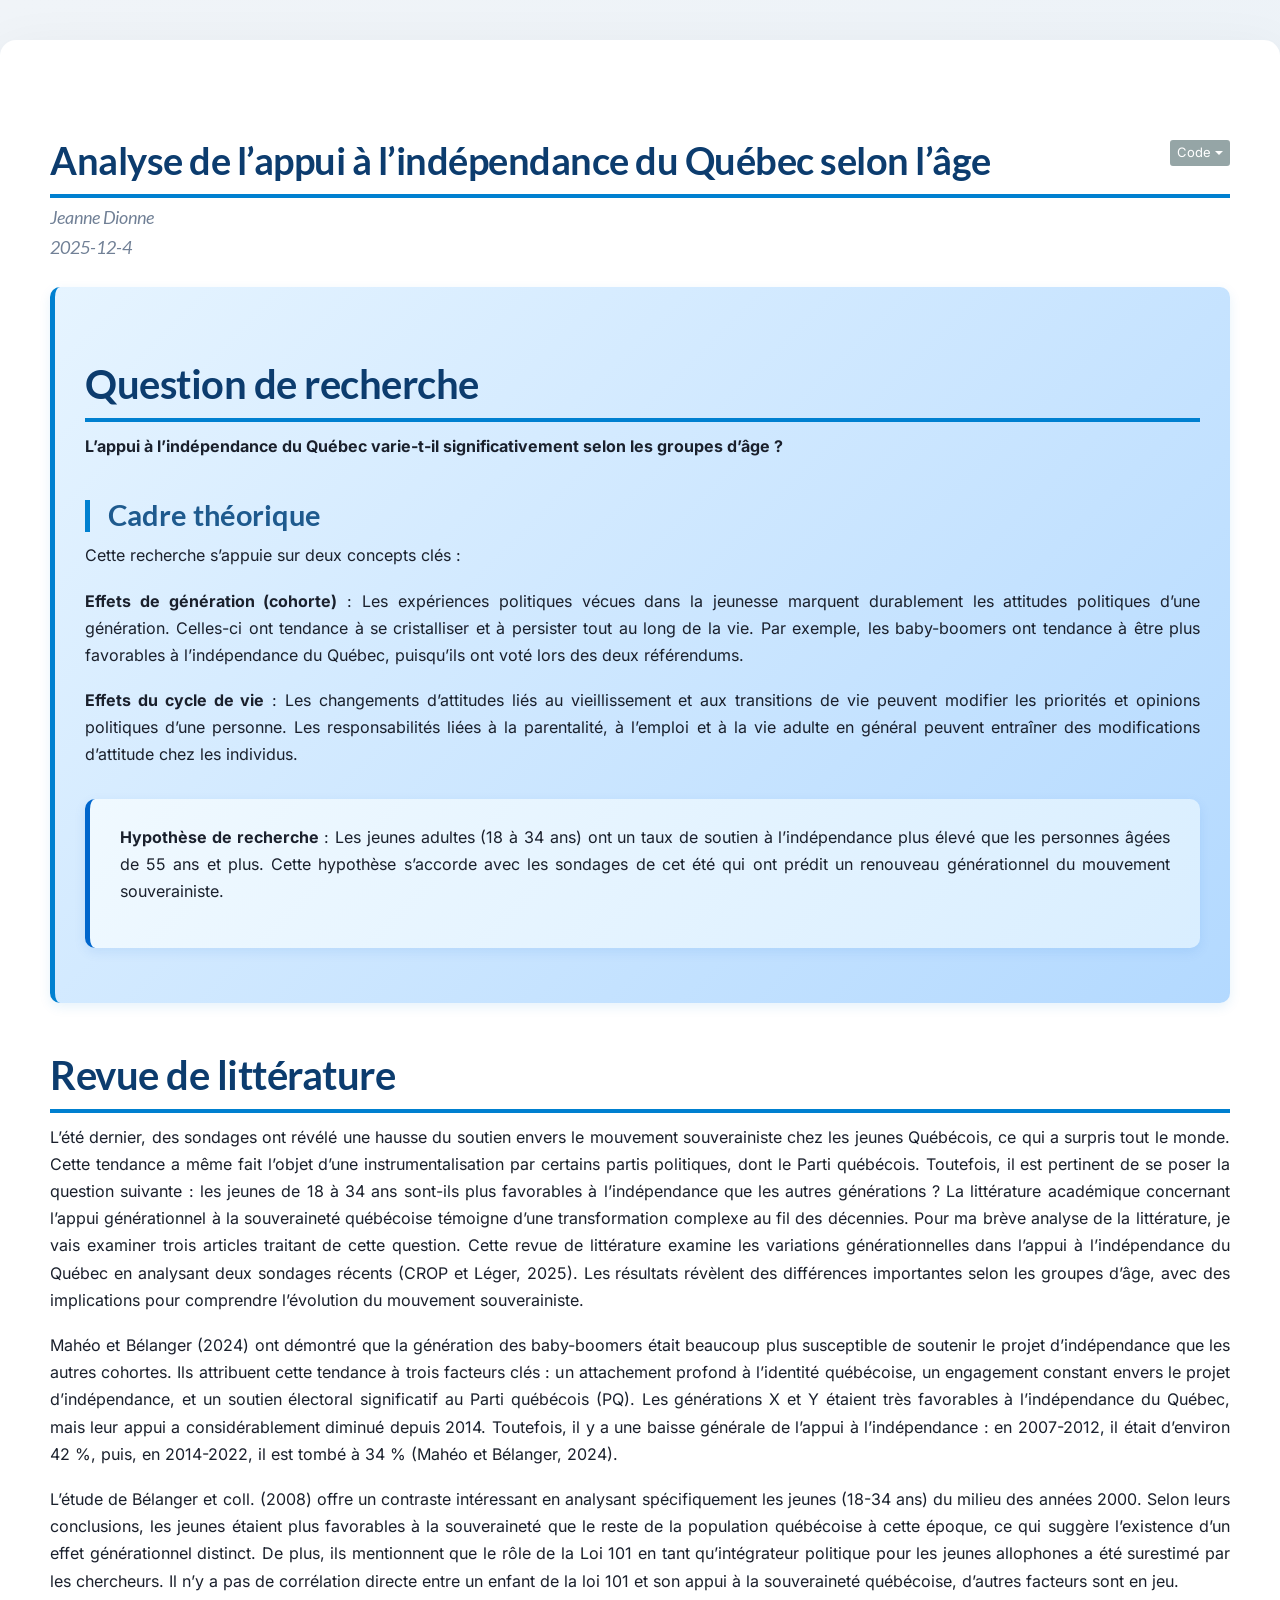
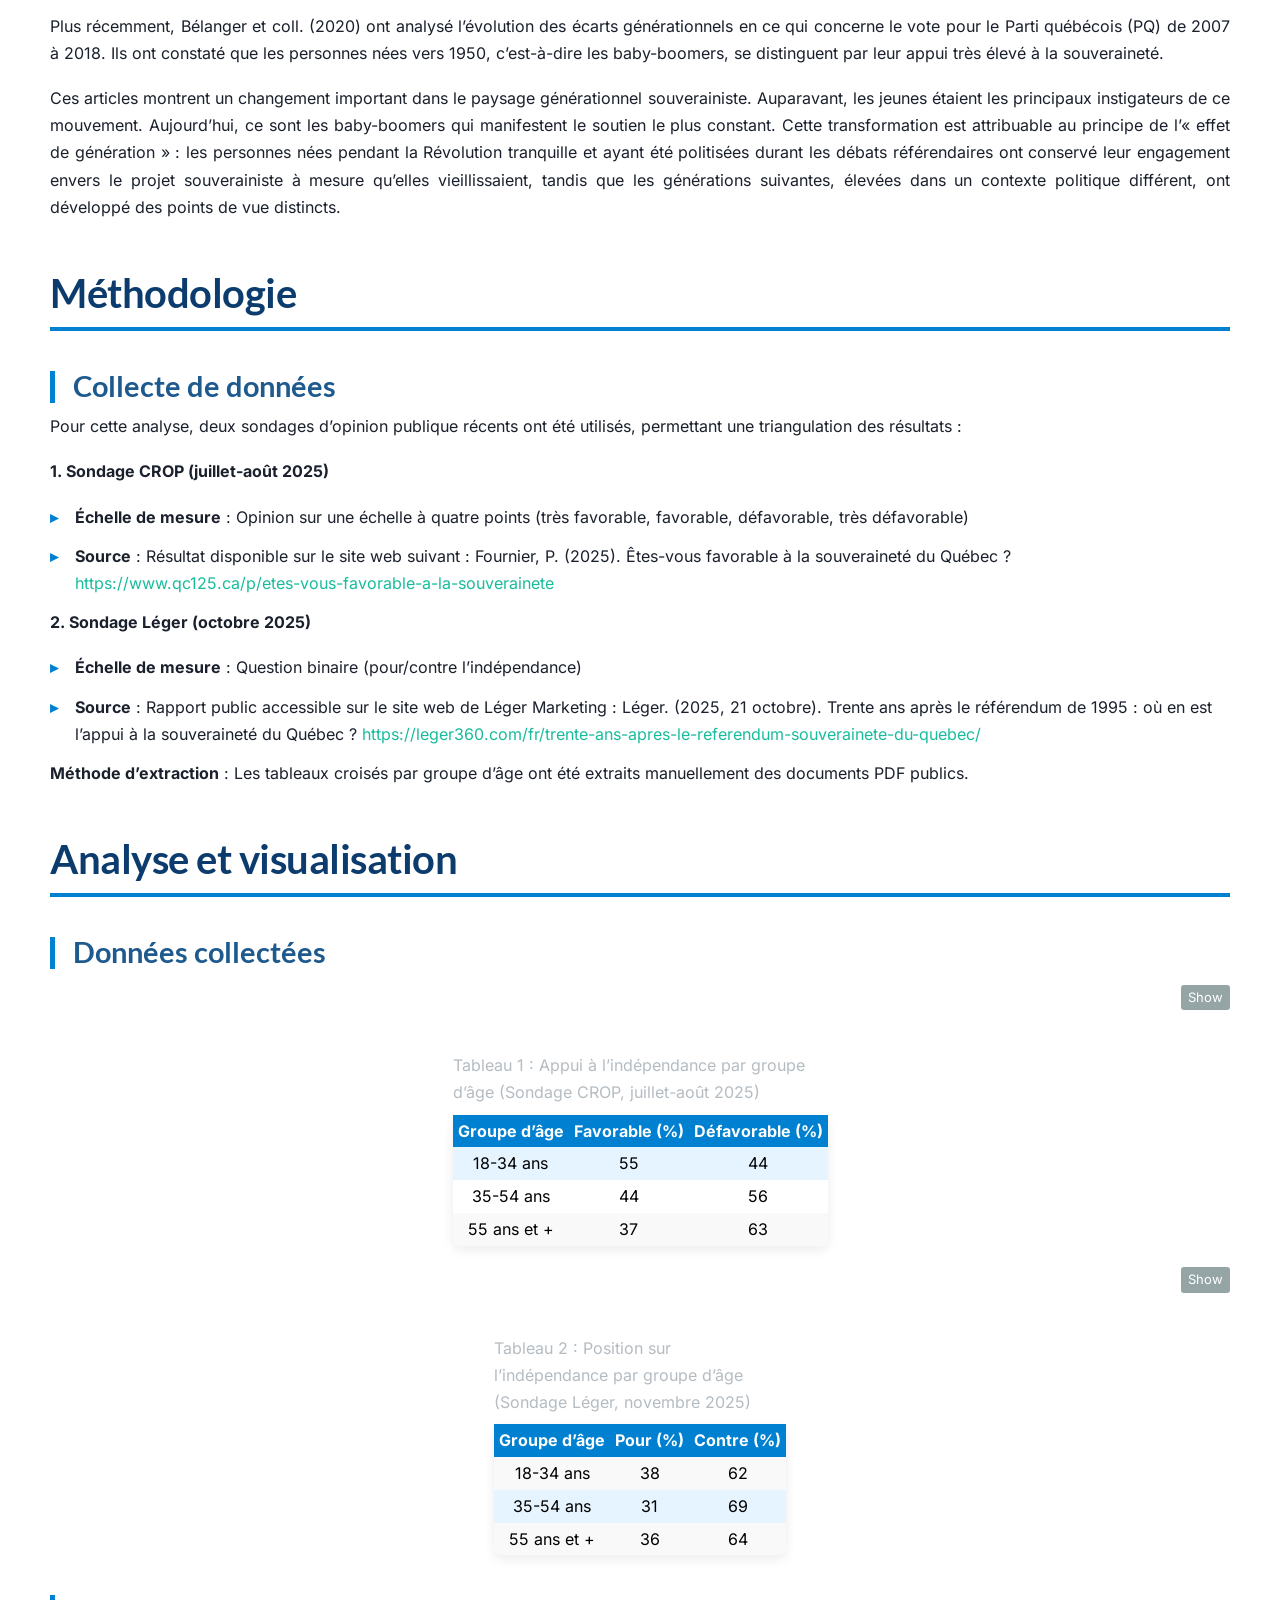
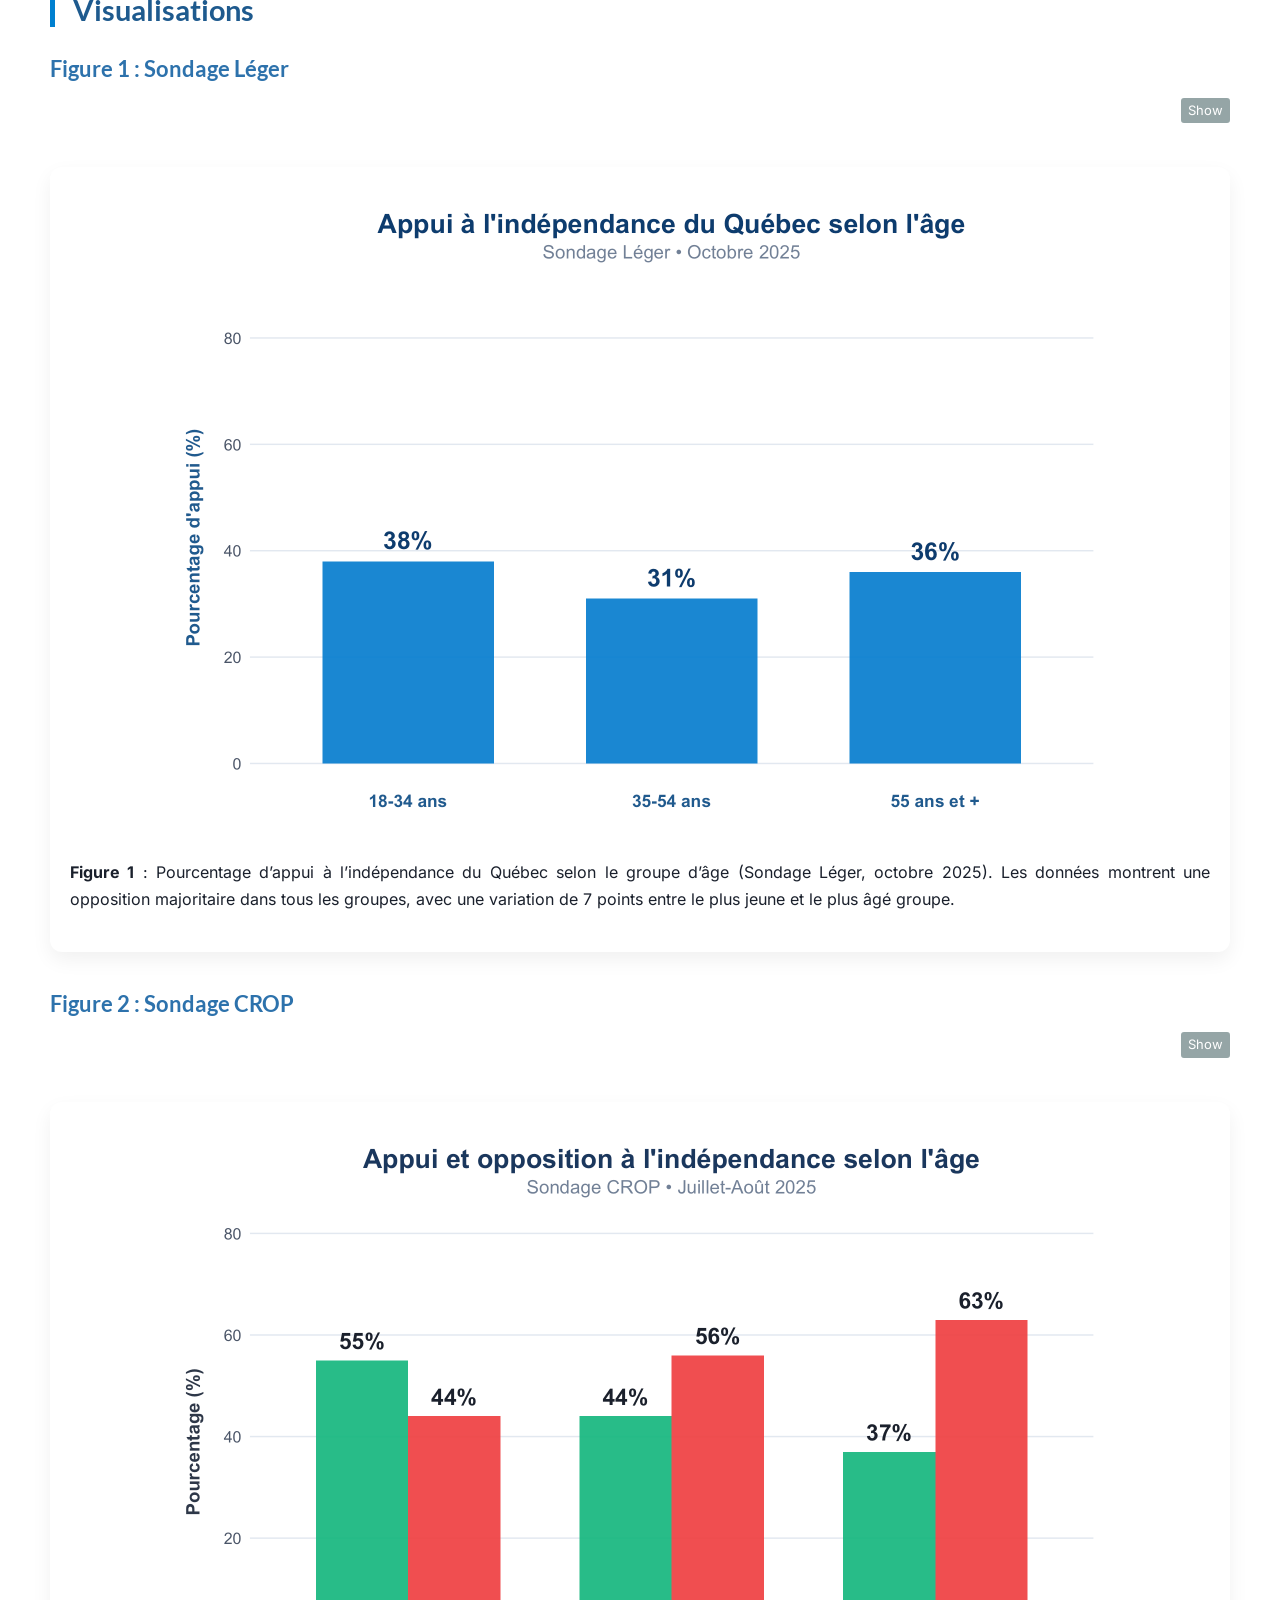
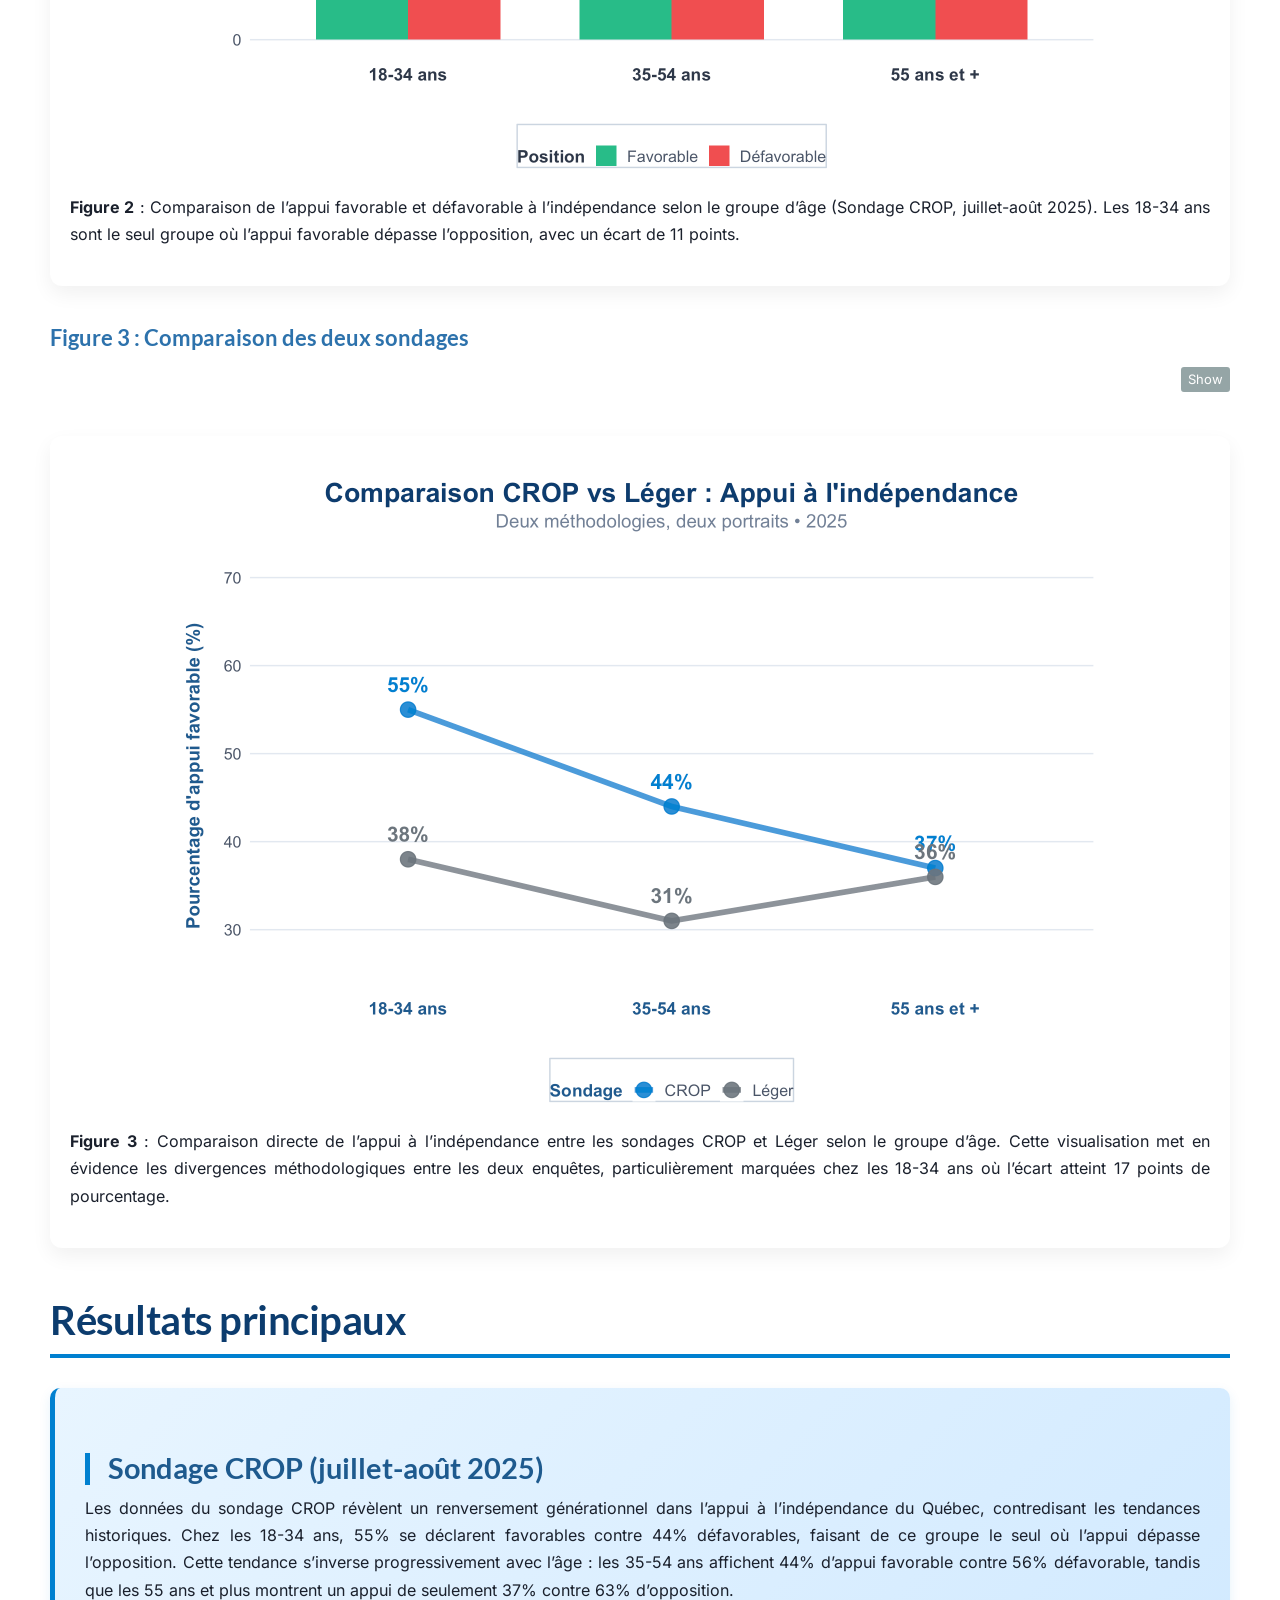
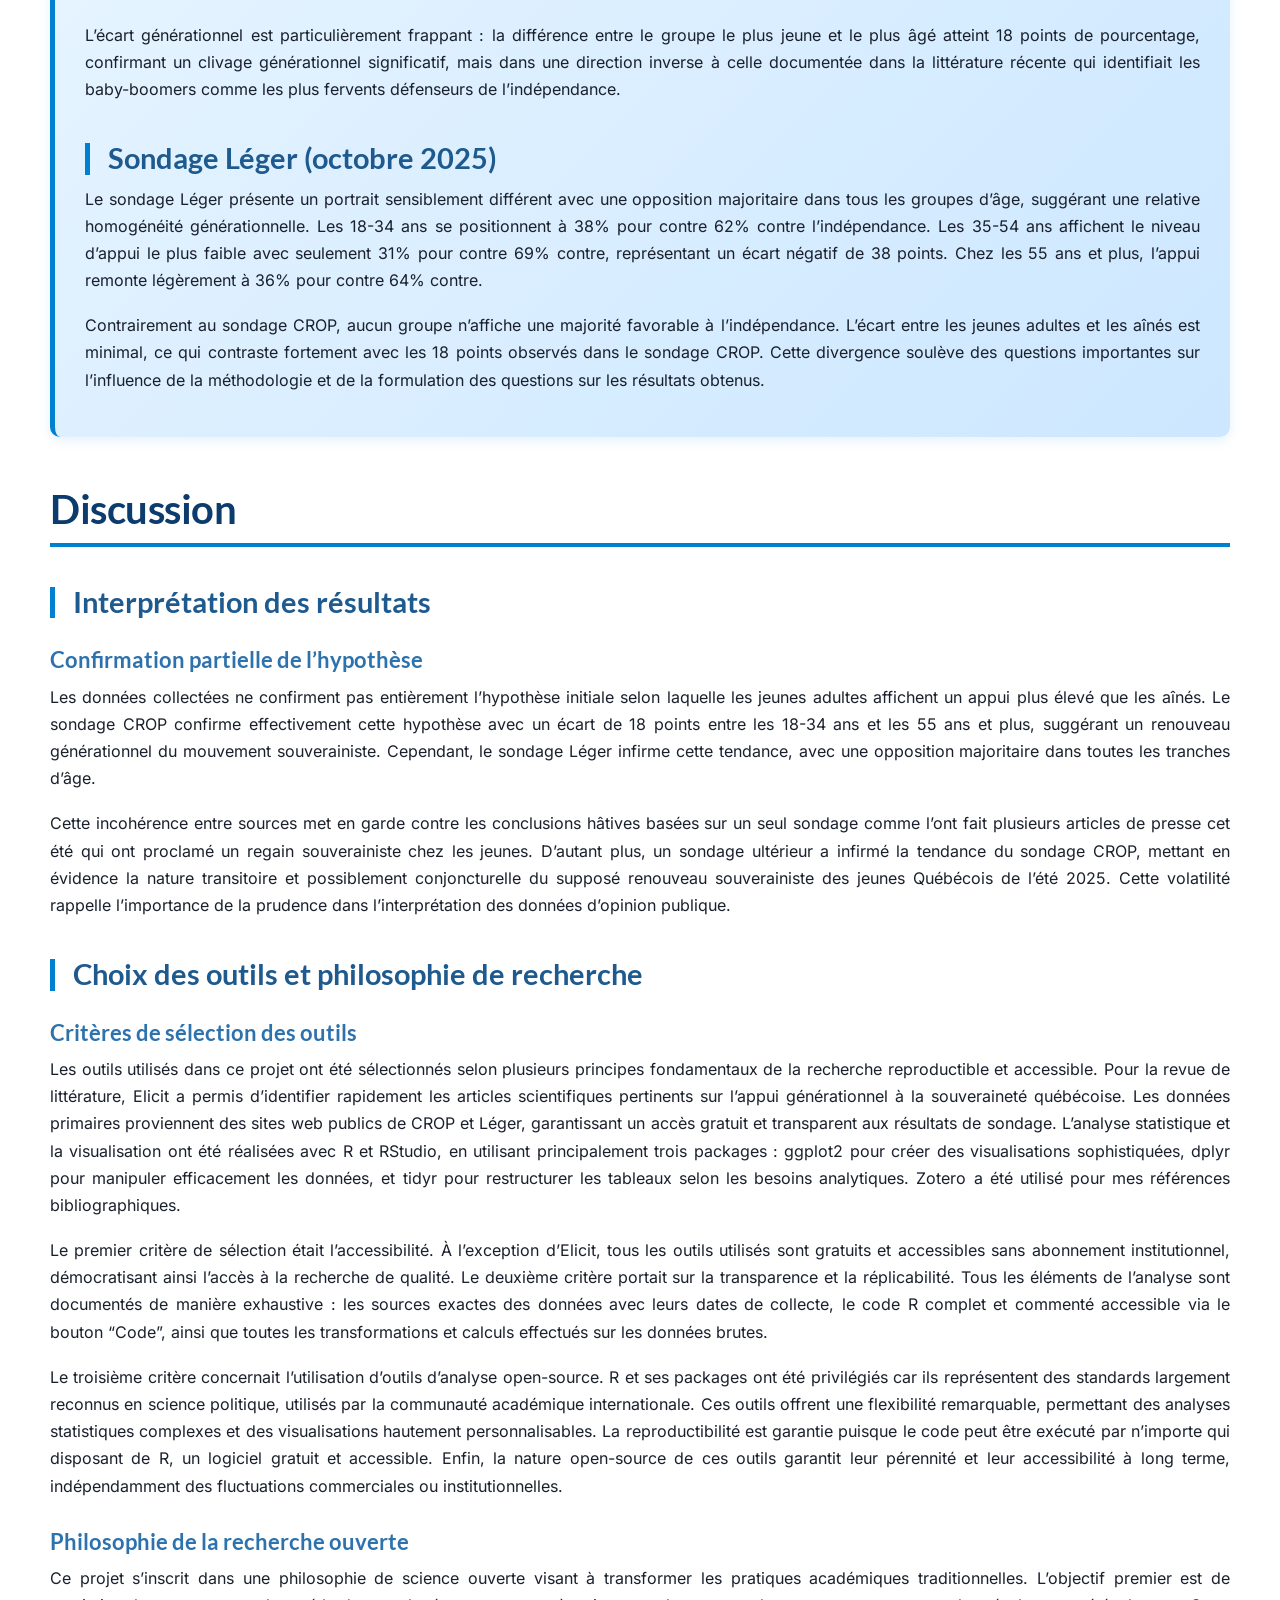
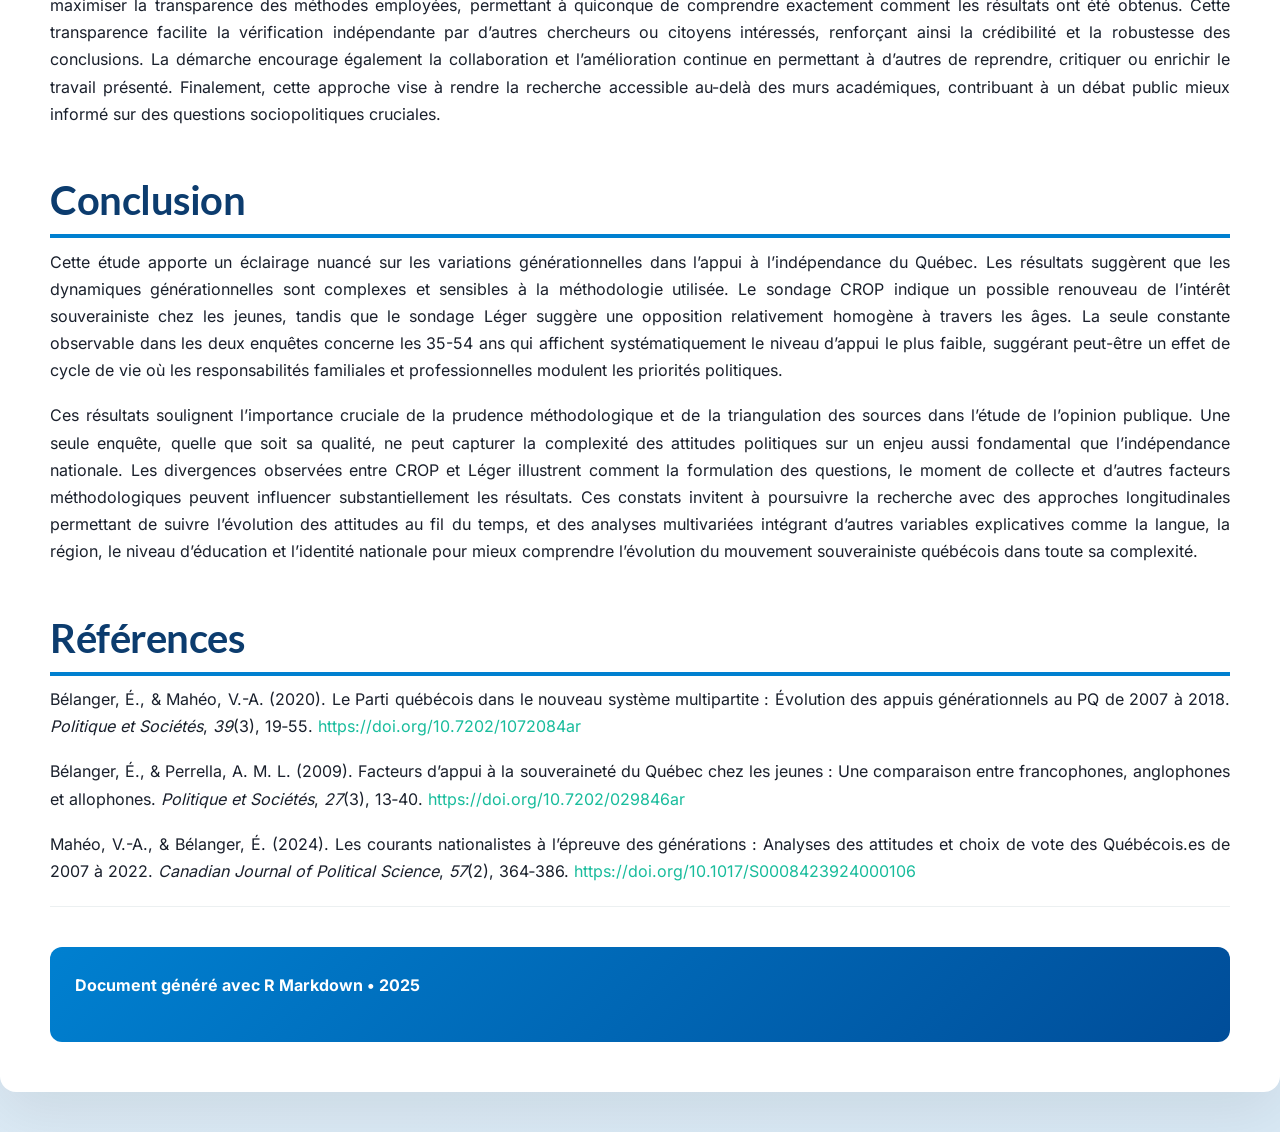
